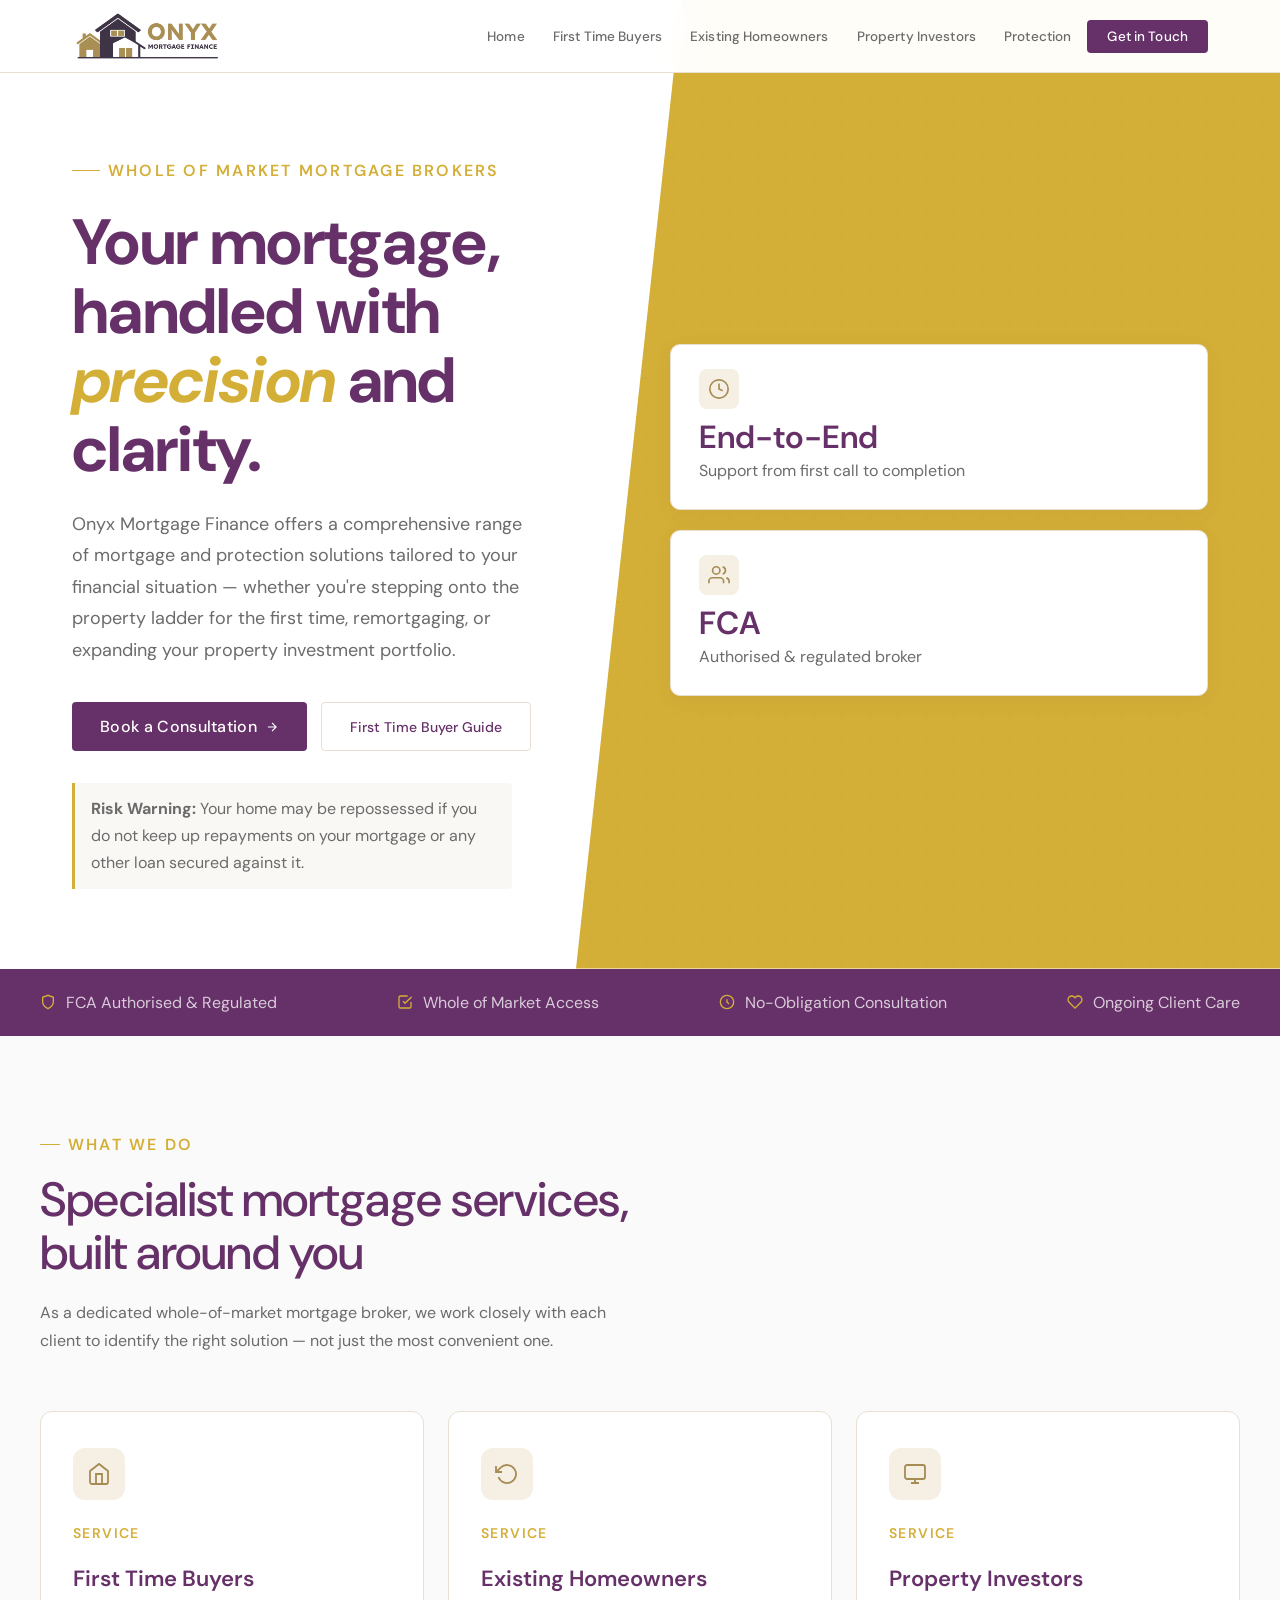
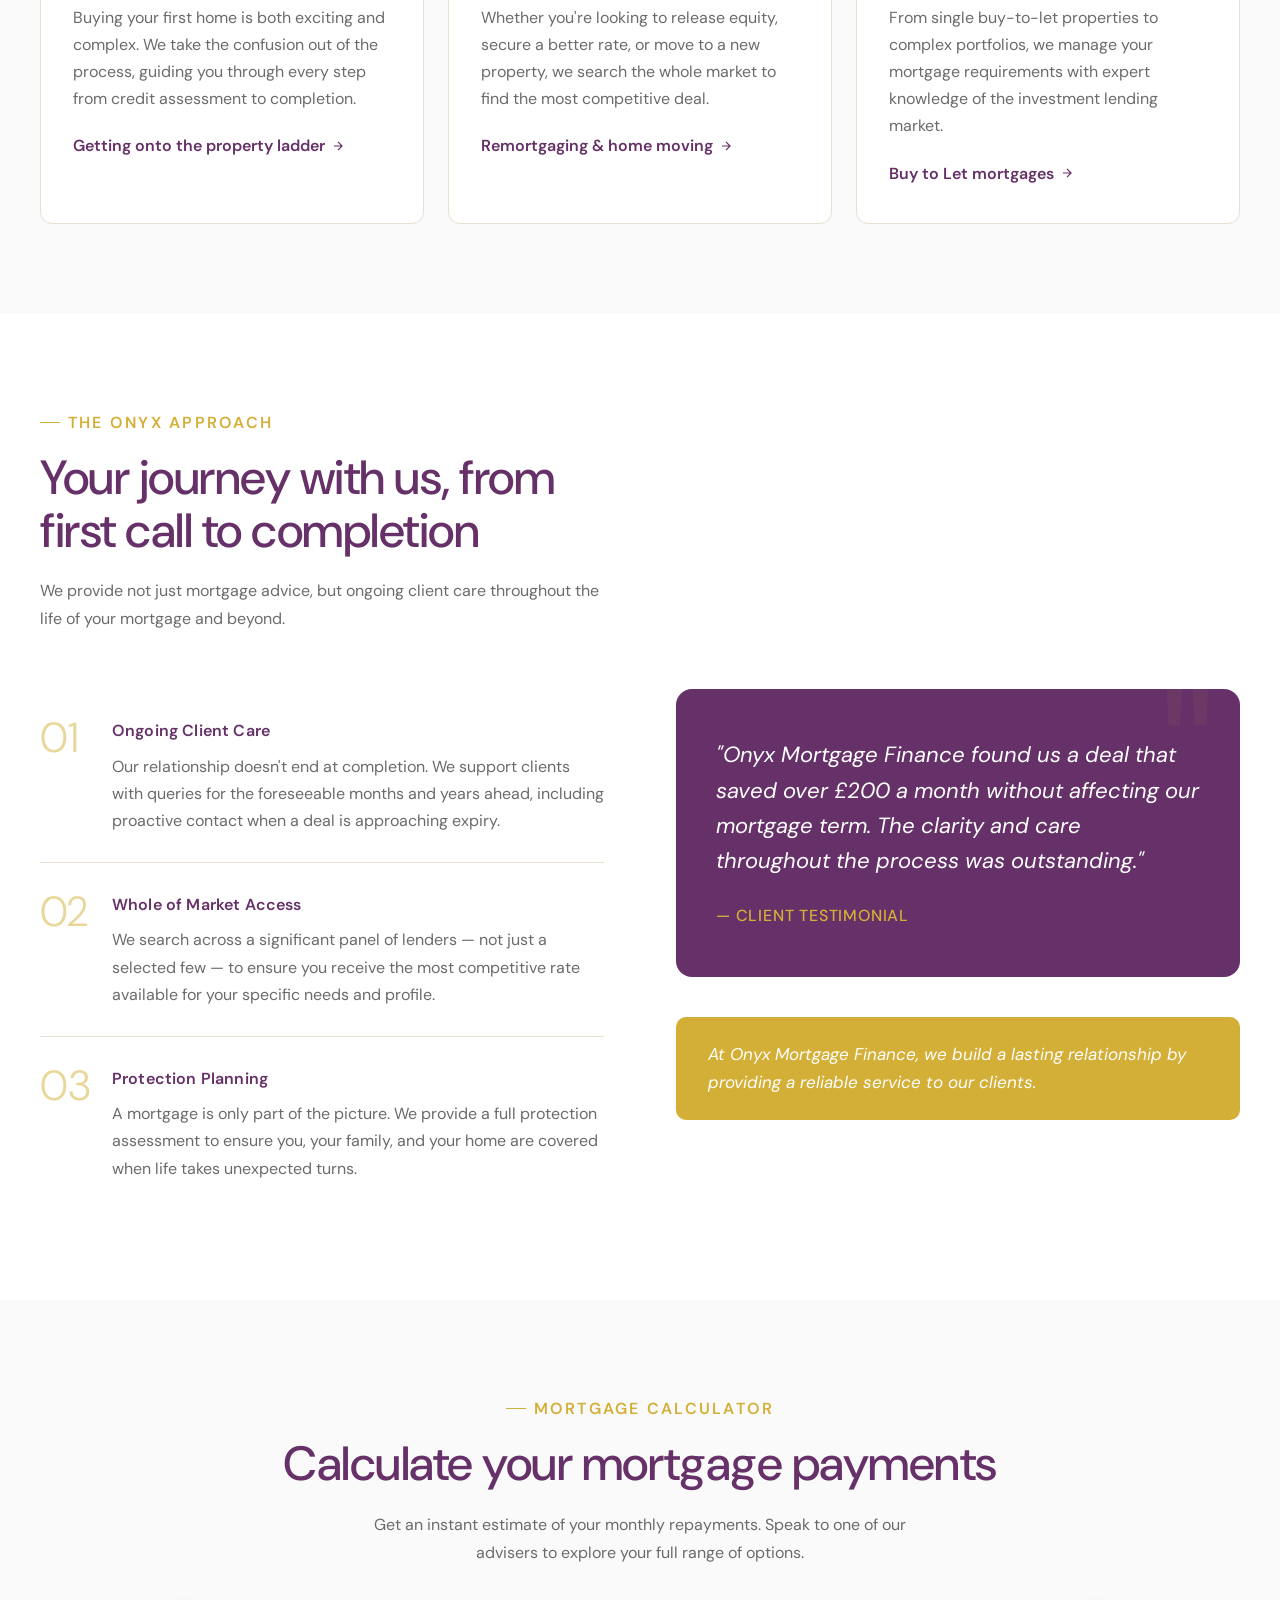
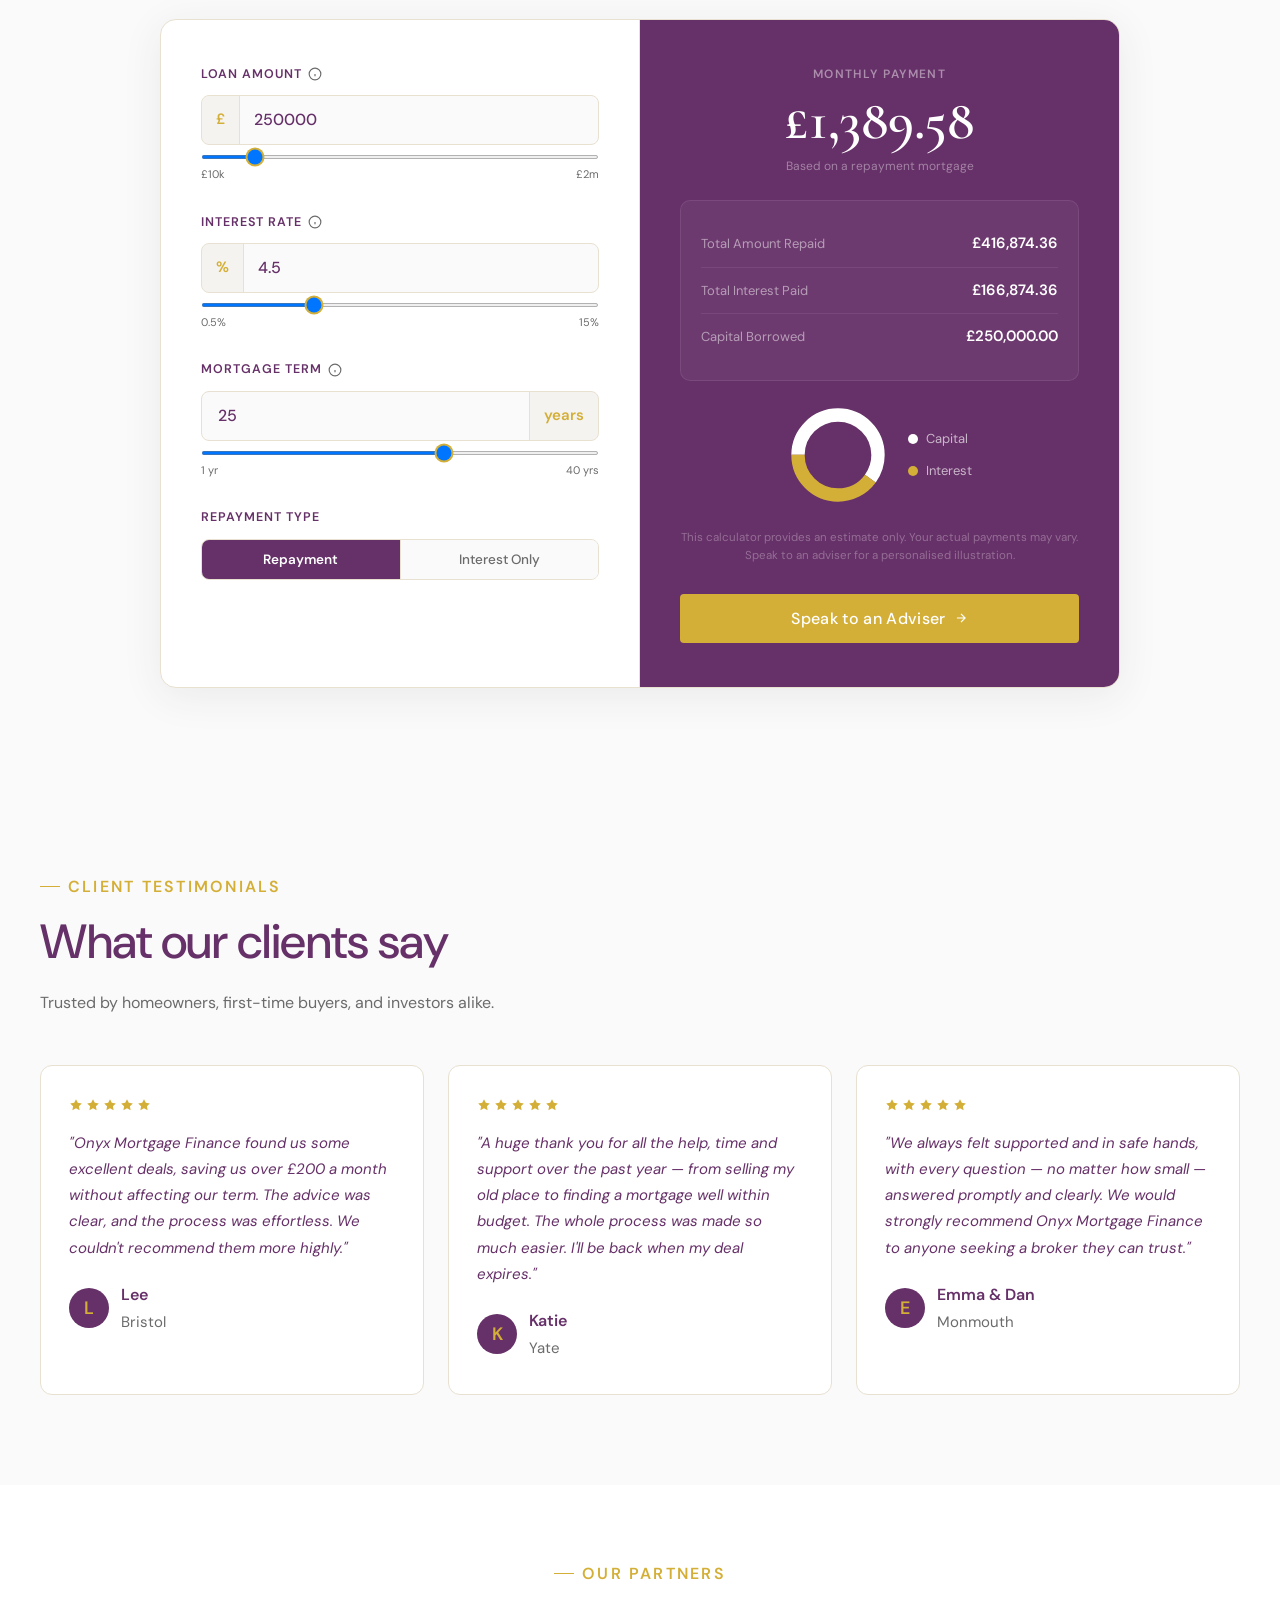
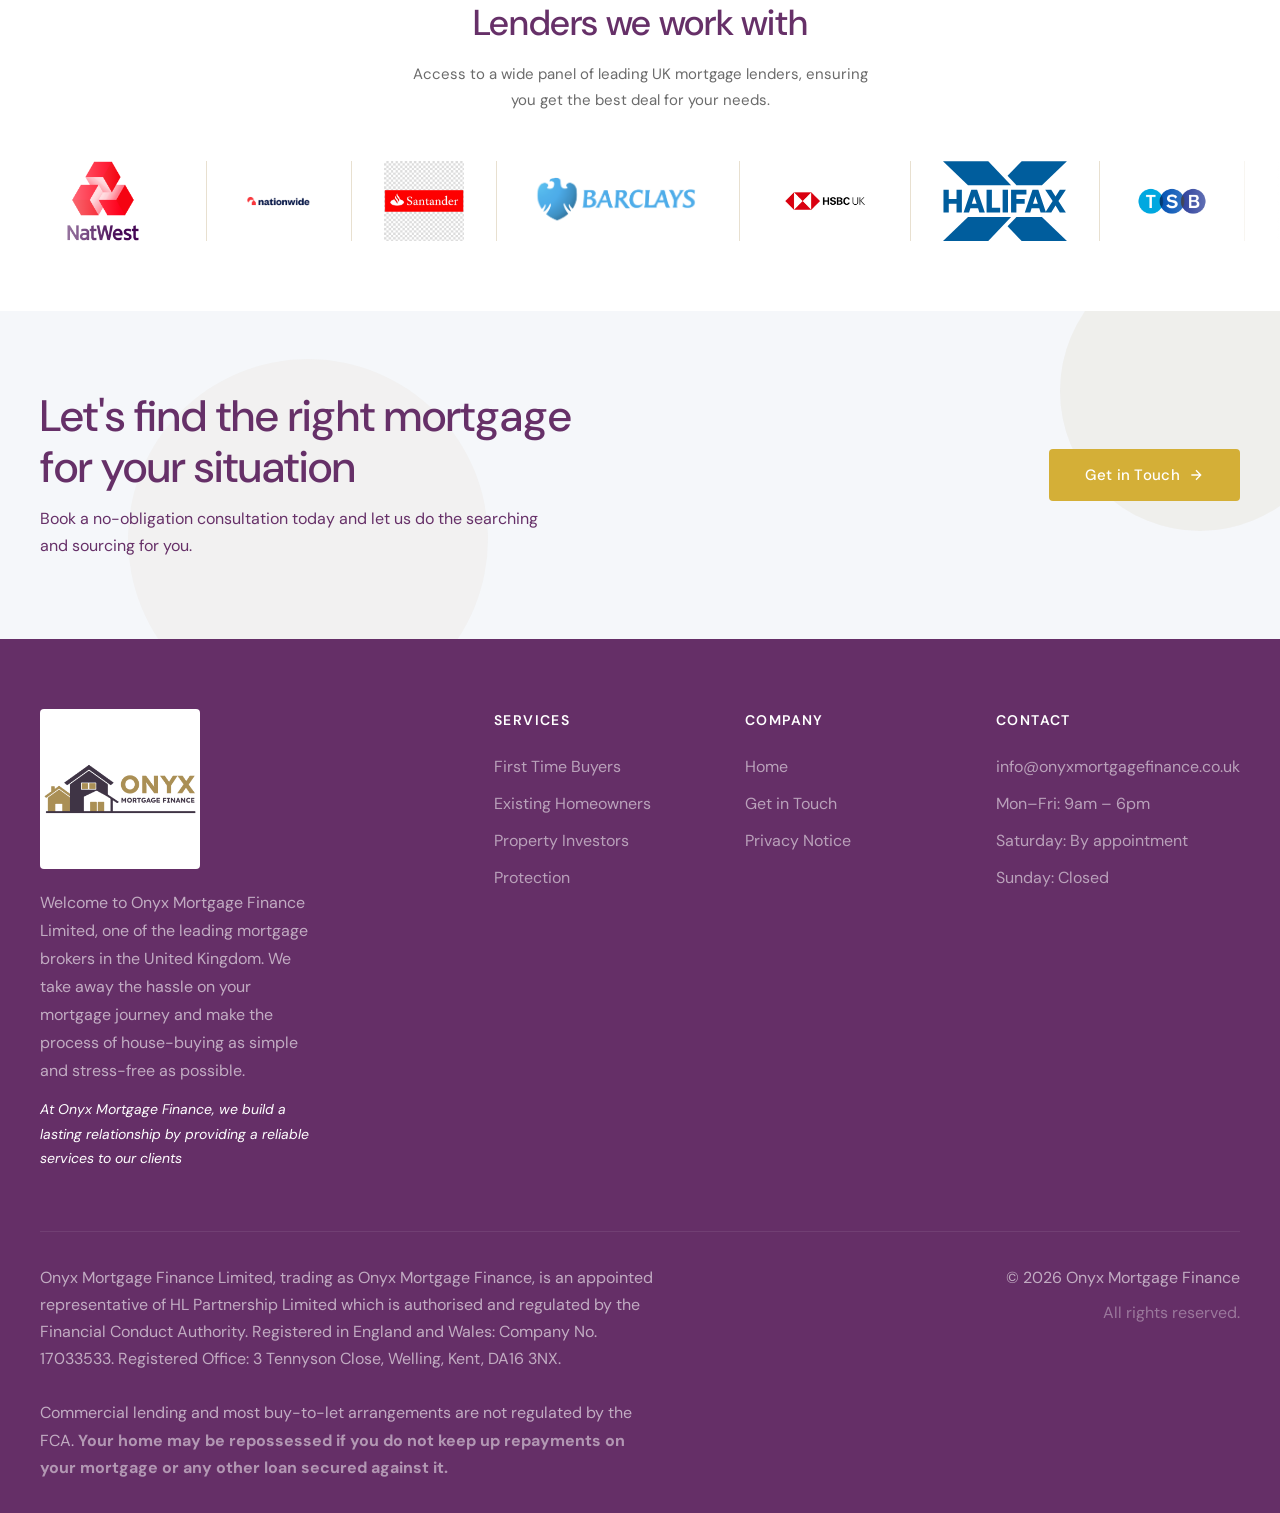
==== index.html @ 0fd07df3 "Add mortgage calculator section with responsive design and styling" ====
<!doctype html>
<html lang="en">
  <head>
    <meta charset="UTF-8" />
    <meta name="viewport" content="width=device-width, initial-scale=1.0" />
    <title>
      Onyx Mortgage Finance – Your mortgage, handled with precision and clarity
    </title>
    <link rel="preconnect" href="https://fonts.googleapis.com" />
    <link rel="preconnect" href="https://fonts.gstatic.com" crossorigin />
    <link
      href="https://fonts.googleapis.com/css2?family=Cormorant+Garamond:ital,wght@0,300;0,400;0,500;0,600;1,300;1,400&family=DM+Sans:wght@300;400;500;600&display=swap"
      rel="stylesheet"
    />
    <link rel="icon" href="./favicon.jpg" />
    <link rel="stylesheet" href="./styles.css" />
  </head>
  <body>
    <!-- NAV -->
    <nav id="main-nav">
      <div class="nav-inner">
        <a class="nav-logo" onclick="showPage('home')">
          <div class="nav-logo-mark">
            <img src="./logos/logo.png" alt="site logo" />
          </div>
        </a>
        <ul class="nav-links">
          <li><a onclick="showPage('home')" id="nav-home">Home</a></li>
          <li><a onclick="showPage('first-time')">First Time Buyers</a></li>
          <li><a onclick="showPage('homeowners')">Existing Homeowners</a></li>
          <li><a onclick="showPage('investors')">Property Investors</a></li>
          <li><a onclick="showPage('protection')">Protection</a></li>
          <li>
            <a onclick="showPage('contact')" class="nav-cta">Get in Touch</a>
          </li>
        </ul>
        <div class="hamburger" id="hamburger" onclick="toggleMenu()">
          <span></span><span></span><span></span>
        </div>
      </div>
    </nav>

    <div class="mobile-menu" id="mobile-menu">
      <a
        onclick="
          showPage('home');
          toggleMenu();
        "
        >Home</a
      >
      <a
        onclick="
          showPage('first-time');
          toggleMenu();
        "
        >First Time Buyers</a
      >
      <a
        onclick="
          showPage('homeowners');
          toggleMenu();
        "
        >Existing Homeowners</a
      >
      <a
        onclick="
          showPage('investors');
          toggleMenu();
        "
        >Property Investors</a
      >
      <a
        onclick="
          showPage('protection');
          toggleMenu();
        "
        >Protection</a
      >
      <a
        onclick="
          showPage('privacy');
          toggleMenu();
        "
        >Privacy Notice</a
      >
      <a
        onclick="
          showPage('contact');
          toggleMenu();
        "
        >Get in Touch</a
      >
    </div>

    <!-- ==================== PAGE: HOME ==================== -->
    <div id="page-home" class="page active">
      <!-- HERO -->
      <section class="hero">
        <div class="hero-bg-pattern"></div>
        <div class="hero-bg-dots"></div>
        <div class="hero-inner">
          <div class="hero-content">
            <div class="hero-label">Whole of Market Mortgage Brokers</div>
            <h1>Your mortgage, handled with <em>precision</em> and clarity.</h1>
            <p>
              Onyx Mortgage Finance offers a comprehensive range of mortgage and
              protection solutions tailored to your financial situation —
              whether you're stepping onto the property ladder for the first
              time, remortgaging, or expanding your property investment
              portfolio.
            </p>
            <div class="hero-buttons">
              <button class="btn-primary" onclick="showPage('contact')">
                Book a Consultation
                <svg
                  width="14"
                  height="14"
                  viewBox="0 0 24 24"
                  fill="none"
                  stroke="currentColor"
                  stroke-width="2"
                >
                  <path d="M5 12h14M12 5l7 7-7 7" />
                </svg>
              </button>
              <button class="btn-secondary" onclick="showPage('first-time')">
                First Time Buyer Guide
              </button>
            </div>
            <div class="hero-risk">
              <strong>Risk Warning:</strong> Your home may be repossessed if you
              do not keep up repayments on your mortgage or any other loan
              secured against it.
            </div>
          </div>
          <div class="hero-stats">
            <div class="hero-stat-card">
              <div class="hero-stat-icon">
                <svg
                  width="22"
                  height="22"
                  viewBox="0 0 24 24"
                  fill="none"
                  stroke="#A68C54"
                  stroke-width="1.8"
                >
                  <circle cx="12" cy="12" r="10" />
                  <polyline points="12 6 12 12 16 14" />
                </svg>
              </div>
              <h3>End-to-End</h3>
              <p>Support from first call to completion</p>
            </div>
            <div class="hero-stat-card">
              <div class="hero-stat-icon">
                <svg
                  width="22"
                  height="22"
                  viewBox="0 0 24 24"
                  fill="none"
                  stroke="#A68C54"
                  stroke-width="1.8"
                >
                  <path d="M17 21v-2a4 4 0 00-4-4H5a4 4 0 00-4 4v2" />
                  <circle cx="9" cy="7" r="4" />
                  <path d="M23 21v-2a4 4 0 00-3-3.87M16 3.13a4 4 0 010 7.75" />
                </svg>
              </div>
              <h3>FCA</h3>
              <p>Authorised & regulated broker</p>
            </div>
          </div>
        </div>
      </section>

      <!-- TRUST BAR -->
      <div class="trust-bar">
        <div class="trust-bar-inner">
          <div class="trust-item">
            <svg
              width="16"
              height="16"
              viewBox="0 0 24 24"
              fill="none"
              stroke="currentColor"
              stroke-width="2"
            >
              <path d="M12 22s8-4 8-10V5l-8-3-8 3v7c0 6 8 10 8 10z" />
            </svg>
            FCA Authorised & Regulated
          </div>
          <div class="trust-item">
            <svg
              width="16"
              height="16"
              viewBox="0 0 24 24"
              fill="none"
              stroke="currentColor"
              stroke-width="2"
            >
              <polyline points="9 11 12 14 22 4" />
              <path d="M21 12v7a2 2 0 01-2 2H5a2 2 0 01-2-2V5a2 2 0 012-2h11" />
            </svg>
            Whole of Market Access
          </div>
          <div class="trust-item">
            <svg
              width="16"
              height="16"
              viewBox="0 0 24 24"
              fill="none"
              stroke="currentColor"
              stroke-width="2"
            >
              <circle cx="12" cy="12" r="10" />
              <path d="M12 8v4l3 3" />
            </svg>
            No-Obligation Consultation
          </div>
          <div class="trust-item">
            <svg
              width="16"
              height="16"
              viewBox="0 0 24 24"
              fill="none"
              stroke="currentColor"
              stroke-width="2"
            >
              <path
                d="M20.84 4.61a5.5 5.5 0 00-7.78 0L12 5.67l-1.06-1.06a5.5 5.5 0 00-7.78 7.78l1.06 1.06L12 21.23l7.78-7.78 1.06-1.06a5.5 5.5 0 000-7.78z"
              />
            </svg>
            Ongoing Client Care
          </div>
        </div>
      </div>

      <!-- SERVICES -->
      <section class="section services-section">
        <div class="section-inner">
          <div class="services-header">
            <div>
              <div class="section-label anim">What We Do</div>
              <h2 class="section-title anim" style="transition-delay: 0.1s">
                Specialist mortgage services,<br />built around you
              </h2>
              <p class="section-intro anim" style="transition-delay: 0.2s">
                As a dedicated whole-of-market mortgage broker, we work closely
                with each client to identify the right solution — not just the
                most convenient one.
              </p>
            </div>
          </div>
          <div class="services-grid">
            <div class="service-card anim" onclick="showPage('first-time')">
              <div class="service-icon">
                <svg
                  width="24"
                  height="24"
                  viewBox="0 0 24 24"
                  fill="none"
                  stroke="#A68C54"
                  stroke-width="1.8"
                >
                  <path d="M3 9l9-7 9 7v11a2 2 0 01-2 2H5a2 2 0 01-2-2z" />
                  <polyline points="9 22 9 12 15 12 15 22" />
                </svg>
              </div>
              <div class="service-sub">Service</div>
              <h3>First Time Buyers</h3>
              <p>
                Buying your first home is both exciting and complex. We take the
                confusion out of the process, guiding you through every step
                from credit assessment to completion.
              </p>
              <div class="service-link">
                Getting onto the property ladder
                <svg
                  width="14"
                  height="14"
                  viewBox="0 0 24 24"
                  fill="none"
                  stroke="currentColor"
                  stroke-width="2"
                >
                  <path d="M5 12h14M12 5l7 7-7 7" />
                </svg>
              </div>
            </div>
            <div
              class="service-card anim"
              style="transition-delay: 0.1s"
              onclick="showPage('homeowners')"
            >
              <div class="service-icon">
                <svg
                  width="24"
                  height="24"
                  viewBox="0 0 24 24"
                  fill="none"
                  stroke="#A68C54"
                  stroke-width="1.8"
                >
                  <polyline points="1 4 1 10 7 10" />
                  <path d="M3.51 15a9 9 0 102.13-9.36L1 10" />
                </svg>
              </div>
              <div class="service-sub">Service</div>
              <h3>Existing Homeowners</h3>
              <p>
                Whether you're looking to release equity, secure a better rate,
                or move to a new property, we search the whole market to find
                the most competitive deal.
              </p>
              <div class="service-link">
                Remortgaging & home moving
                <svg
                  width="14"
                  height="14"
                  viewBox="0 0 24 24"
                  fill="none"
                  stroke="currentColor"
                  stroke-width="2"
                >
                  <path d="M5 12h14M12 5l7 7-7 7" />
                </svg>
              </div>
            </div>
            <div
              class="service-card anim"
              style="transition-delay: 0.2s"
              onclick="showPage('investors')"
            >
              <div class="service-icon">
                <svg
                  width="24"
                  height="24"
                  viewBox="0 0 24 24"
                  fill="none"
                  stroke="#A68C54"
                  stroke-width="1.8"
                >
                  <rect x="2" y="3" width="20" height="14" rx="2" />
                  <line x1="8" y1="21" x2="16" y2="21" />
                  <line x1="12" y1="17" x2="12" y2="21" />
                </svg>
              </div>
              <div class="service-sub">Service</div>
              <h3>Property Investors</h3>
              <p>
                From single buy-to-let properties to complex portfolios, we
                manage your mortgage requirements with expert knowledge of the
                investment lending market.
              </p>
              <div class="service-link">
                Buy to Let mortgages
                <svg
                  width="14"
                  height="14"
                  viewBox="0 0 24 24"
                  fill="none"
                  stroke="currentColor"
                  stroke-width="2"
                >
                  <path d="M5 12h14M12 5l7 7-7 7" />
                </svg>
              </div>
            </div>
          </div>
        </div>
      </section>

      <!-- APPROACH -->
      <section class="section approach-section">
        <div class="section-inner">
          <div class="section-label anim">The Onyx Approach</div>
          <h2 class="section-title anim" style="transition-delay: 0.1s">
            Your journey with us, from<br />first call to completion
          </h2>
          <p class="section-intro anim" style="transition-delay: 0.2s">
            We provide not just mortgage advice, but ongoing client care
            throughout the life of your mortgage and beyond.
          </p>

          <div class="approach-grid">
            <div class="approach-steps anim" style="transition-delay: 0.1s">
              <div class="approach-step">
                <div class="step-num">01</div>
                <div class="step-content">
                  <h4>Ongoing Client Care</h4>
                  <p>
                    Our relationship doesn't end at completion. We support
                    clients with queries for the foreseeable months and years
                    ahead, including proactive contact when a deal is
                    approaching expiry.
                  </p>
                </div>
              </div>
              <div class="approach-step">
                <div class="step-num">02</div>
                <div class="step-content">
                  <h4>Whole of Market Access</h4>
                  <p>
                    We search across a significant panel of lenders — not just a
                    selected few — to ensure you receive the most competitive
                    rate available for your specific needs and profile.
                  </p>
                </div>
              </div>
              <div class="approach-step">
                <div class="step-num">03</div>
                <div class="step-content">
                  <h4>Protection Planning</h4>
                  <p>
                    A mortgage is only part of the picture. We provide a full
                    protection assessment to ensure you, your family, and your
                    home are covered when life takes unexpected turns.
                  </p>
                </div>
              </div>
            </div>

            <div class="anim" style="transition-delay: 0.25s">
              <div class="approach-quote">
                <blockquote>
                  "Onyx Mortgage Finance found us a deal that saved over £200 a
                  month without affecting our mortgage term. The clarity and
                  care throughout the process was outstanding."
                </blockquote>
                <cite>— Client Testimonial</cite>
              </div>
              <div class="trust-statement">
                <p>
                  At Onyx Mortgage Finance, we build a lasting relationship by
                  providing a reliable service to our clients.
                </p>
              </div>
            </div>
          </div>
        </div>
      </section>

      <!-- CALCULATOR SECTION -->
      <section class="section calc-section">
        <div class="section-inner">
          <div class="calc-header anim">
            <div class="section-label">Mortgage Calculator</div>
            <h2 class="section-title">Calculate your mortgage payments</h2>
            <p class="section-intro">
              Get an instant estimate of your monthly repayments. Speak to one
              of our advisers to explore your full range of options.
            </p>
          </div>

          <div class="calc-wrapper anim" style="transition-delay: 0.15s">
            <!-- LEFT: INPUTS -->
            <div class="calc-inputs">
              <div class="calc-field-group">
                <label class="calc-label">
                  Loan Amount
                  <span
                    class="calc-tooltip"
                    title="The total amount you wish to borrow"
                  >
                    <svg
                      width="14"
                      height="14"
                      viewBox="0 0 24 24"
                      fill="none"
                      stroke="currentColor"
                      stroke-width="2"
                    >
                      <circle cx="12" cy="12" r="10" />
                      <line x1="12" y1="16" x2="12" y2="12" />
                      <line x1="12" y1="8" x2="12.01" y2="8" />
                    </svg>
                  </span>
                </label>
                <div class="calc-input-wrap">
                  <span class="calc-prefix">£</span>
                  <input
                    class="calc-input"
                    type="number"
                    id="calc-amount"
                    value="250000"
                    min="10000"
                    max="5000000"
                    step="1000"
                  />
                </div>
                <input
                  class="calc-range"
                  type="range"
                  id="calc-amount-range"
                  min="10000"
                  max="2000000"
                  step="5000"
                  value="250000"
                />
                <div class="calc-range-labels">
                  <span>£10k</span><span>£2m</span>
                </div>
              </div>

              <div class="calc-field-group">
                <label class="calc-label">
                  Interest Rate
                  <span
                    class="calc-tooltip"
                    title="The annual interest rate on your mortgage"
                  >
                    <svg
                      width="14"
                      height="14"
                      viewBox="0 0 24 24"
                      fill="none"
                      stroke="currentColor"
                      stroke-width="2"
                    >
                      <circle cx="12" cy="12" r="10" />
                      <line x1="12" y1="16" x2="12" y2="12" />
                      <line x1="12" y1="8" x2="12.01" y2="8" />
                    </svg>
                  </span>
                </label>
                <div class="calc-input-wrap">
                  <span class="calc-prefix">%</span>
                  <input
                    class="calc-input"
                    type="number"
                    id="calc-rate"
                    value="4.5"
                    min="0.1"
                    max="20"
                    step="0.05"
                  />
                </div>
                <input
                  class="calc-range"
                  type="range"
                  id="calc-rate-range"
                  min="0.5"
                  max="15"
                  step="0.05"
                  value="4.5"
                />
                <div class="calc-range-labels">
                  <span>0.5%</span><span>15%</span>
                </div>
              </div>

              <div class="calc-field-group">
                <label class="calc-label">
                  Mortgage Term
                  <span
                    class="calc-tooltip"
                    title="The number of years over which you repay the mortgage"
                  >
                    <svg
                      width="14"
                      height="14"
                      viewBox="0 0 24 24"
                      fill="none"
                      stroke="currentColor"
                      stroke-width="2"
                    >
                      <circle cx="12" cy="12" r="10" />
                      <line x1="12" y1="16" x2="12" y2="12" />
                      <line x1="12" y1="8" x2="12.01" y2="8" />
                    </svg>
                  </span>
                </label>
                <div class="calc-input-wrap">
                  <input
                    class="calc-input"
                    type="number"
                    id="calc-term"
                    value="25"
                    min="1"
                    max="40"
                    step="1"
                    style="padding-left: 16px"
                  />
                  <span class="calc-suffix">years</span>
                </div>
                <input
                  class="calc-range"
                  type="range"
                  id="calc-term-range"
                  min="1"
                  max="40"
                  step="1"
                  value="25"
                />
                <div class="calc-range-labels">
                  <span>1 yr</span><span>40 yrs</span>
                </div>
              </div>

              <div class="calc-field-group">
                <label class="calc-label">Repayment Type</label>
                <div class="calc-toggle-group">
                  <button
                    class="calc-toggle active"
                    id="toggle-repayment"
                    onclick="setRepaymentType('repayment')"
                  >
                    Repayment
                  </button>
                  <button
                    class="calc-toggle"
                    id="toggle-interest"
                    onclick="setRepaymentType('interest')"
                  >
                    Interest Only
                  </button>
                </div>
              </div>
            </div>
            <!-- end inputs -->

            <!-- RIGHT: RESULTS -->
            <div class="calc-results">
              <div class="calc-results-top">
                <p class="calc-results-label">Monthly Payment</p>
                <div class="calc-monthly" id="calc-monthly">£0</div>
                <p class="calc-repayment-note" id="calc-repayment-note">
                  Based on a repayment mortgage
                </p>
              </div>

              <div class="calc-breakdown">
                <div class="calc-breakdown-item">
                  <span class="calc-breakdown-label">Total Amount Repaid</span>
                  <span class="calc-breakdown-value" id="calc-total">£0</span>
                </div>
                <div class="calc-breakdown-divider"></div>
                <div class="calc-breakdown-item">
                  <span class="calc-breakdown-label">Total Interest Paid</span>
                  <span class="calc-breakdown-value" id="calc-interest"
                    >£0</span
                  >
                </div>
                <div class="calc-breakdown-divider"></div>
                <div class="calc-breakdown-item">
                  <span class="calc-breakdown-label">Capital Borrowed</span>
                  <span class="calc-breakdown-value" id="calc-capital">£0</span>
                </div>
              </div>

              <!-- DONUT CHART -->
              <div class="calc-chart-wrap">
                <svg class="calc-donut" viewBox="0 0 120 120" id="calc-donut">
                  <circle
                    class="calc-donut-bg"
                    cx="60"
                    cy="60"
                    r="48"
                    fill="none"
                    stroke-width="16"
                  />
                  <circle
                    class="calc-donut-capital"
                    cx="60"
                    cy="60"
                    r="48"
                    fill="none"
                    stroke-width="16"
                    stroke-dasharray="0 301.6"
                    stroke-dashoffset="75.4"
                    id="calc-donut-capital"
                  />
                  <circle
                    class="calc-donut-interest"
                    cx="60"
                    cy="60"
                    r="48"
                    fill="none"
                    stroke-width="16"
                    stroke-dasharray="0 301.6"
                    stroke-dashoffset="75.4"
                    id="calc-donut-interest"
                  />
                </svg>
                <div class="calc-chart-legend">
                  <span class="calc-legend-item"
                    ><i
                      class="calc-legend-dot"
                      style="background: var(--white)"
                    ></i
                    >Capital</span
                  >
                  <span class="calc-legend-item"
                    ><i
                      class="calc-legend-dot"
                      style="background: var(--gold)"
                    ></i
                    >Interest</span
                  >
                </div>
              </div>

              <div class="calc-disclaimer">
                This calculator provides an estimate only. Your actual payments
                may vary. Speak to an adviser for a personalised illustration.
              </div>

              <button
                class="btn-primar speak"
                style="width: 100%; justify-content: center; margin-top: 4px"
                onclick="showPage('contact')"
              >
                Speak to an Adviser
                <svg
                  width="14"
                  height="14"
                  viewBox="0 0 24 24"
                  fill="none"
                  stroke="currentColor"
                  stroke-width="2"
                >
                  <path d="M5 12h14M12 5l7 7-7 7" />
                </svg>
              </button>
            </div>
            <!-- end results -->
          </div>
          <!-- end wrapper -->
        </div>
      </section>
      <!-- END CALCULATOR SECTION -->

      <!-- TESTIMONIALS -->
      <section class="section testimonials-section">
        <div class="section-inner">
          <div class="section-label anim">Client Testimonials</div>
          <h2 class="section-title anim" style="transition-delay: 0.1s">
            What our clients say
          </h2>
          <p class="section-intro anim" style="transition-delay: 0.2s">
            Trusted by homeowners, first-time buyers, and investors alike.
          </p>

          <div class="testimonials-grid">
            <div class="testimonial-card anim">
              <div class="stars">
                <svg
                  width="14"
                  height="14"
                  viewBox="0 0 24 24"
                  fill="currentColor"
                >
                  <polygon
                    points="12 2 15.09 8.26 22 9.27 17 14.14 18.18 21.02 12 17.77 5.82 21.02 7 14.14 2 9.27 8.91 8.26 12 2"
                  />
                </svg>
                <svg
                  width="14"
                  height="14"
                  viewBox="0 0 24 24"
                  fill="currentColor"
                >
                  <polygon
                    points="12 2 15.09 8.26 22 9.27 17 14.14 18.18 21.02 12 17.77 5.82 21.02 7 14.14 2 9.27 8.91 8.26 12 2"
                  />
                </svg>
                <svg
                  width="14"
                  height="14"
                  viewBox="0 0 24 24"
                  fill="currentColor"
                >
                  <polygon
                    points="12 2 15.09 8.26 22 9.27 17 14.14 18.18 21.02 12 17.77 5.82 21.02 7 14.14 2 9.27 8.91 8.26 12 2"
                  />
                </svg>
                <svg
                  width="14"
                  height="14"
                  viewBox="0 0 24 24"
                  fill="currentColor"
                >
                  <polygon
                    points="12 2 15.09 8.26 22 9.27 17 14.14 18.18 21.02 12 17.77 5.82 21.02 7 14.14 2 9.27 8.91 8.26 12 2"
                  />
                </svg>
                <svg
                  width="14"
                  height="14"
                  viewBox="0 0 24 24"
                  fill="currentColor"
                >
                  <polygon
                    points="12 2 15.09 8.26 22 9.27 17 14.14 18.18 21.02 12 17.77 5.82 21.02 7 14.14 2 9.27 8.91 8.26 12 2"
                  />
                </svg>
              </div>
              <blockquote>
                "Onyx Mortgage Finance found us some excellent deals, saving us
                over £200 a month without affecting our term. The advice was
                clear, and the process was effortless. We couldn't recommend
                them more highly."
              </blockquote>
              <div class="testimonial-author">
                <div class="author-avatar">L</div>
                <div class="author-info">
                  <span>Lee</span>
                  <span>Bristol</span>
                </div>
              </div>
            </div>

            <div class="testimonial-card anim" style="transition-delay: 0.1s">
              <div class="stars">
                <svg
                  width="14"
                  height="14"
                  viewBox="0 0 24 24"
                  fill="currentColor"
                >
                  <polygon
                    points="12 2 15.09 8.26 22 9.27 17 14.14 18.18 21.02 12 17.77 5.82 21.02 7 14.14 2 9.27 8.91 8.26 12 2"
                  />
                </svg>
                <svg
                  width="14"
                  height="14"
                  viewBox="0 0 24 24"
                  fill="currentColor"
                >
                  <polygon
                    points="12 2 15.09 8.26 22 9.27 17 14.14 18.18 21.02 12 17.77 5.82 21.02 7 14.14 2 9.27 8.91 8.26 12 2"
                  />
                </svg>
                <svg
                  width="14"
                  height="14"
                  viewBox="0 0 24 24"
                  fill="currentColor"
                >
                  <polygon
                    points="12 2 15.09 8.26 22 9.27 17 14.14 18.18 21.02 12 17.77 5.82 21.02 7 14.14 2 9.27 8.91 8.26 12 2"
                  />
                </svg>
                <svg
                  width="14"
                  height="14"
                  viewBox="0 0 24 24"
                  fill="currentColor"
                >
                  <polygon
                    points="12 2 15.09 8.26 22 9.27 17 14.14 18.18 21.02 12 17.77 5.82 21.02 7 14.14 2 9.27 8.91 8.26 12 2"
                  />
                </svg>
                <svg
                  width="14"
                  height="14"
                  viewBox="0 0 24 24"
                  fill="currentColor"
                >
                  <polygon
                    points="12 2 15.09 8.26 22 9.27 17 14.14 18.18 21.02 12 17.77 5.82 21.02 7 14.14 2 9.27 8.91 8.26 12 2"
                  />
                </svg>
              </div>
              <blockquote>
                "A huge thank you for all the help, time and support over the
                past year — from selling my old place to finding a mortgage well
                within budget. The whole process was made so much easier. I'll
                be back when my deal expires."
              </blockquote>
              <div class="testimonial-author">
                <div class="author-avatar">K</div>
                <div class="author-info">
                  <span>Katie</span>
                  <span>Yate</span>
                </div>
              </div>
            </div>

            <div class="testimonial-card anim" style="transition-delay: 0.2s">
              <div class="stars">
                <svg
                  width="14"
                  height="14"
                  viewBox="0 0 24 24"
                  fill="currentColor"
                >
                  <polygon
                    points="12 2 15.09 8.26 22 9.27 17 14.14 18.18 21.02 12 17.77 5.82 21.02 7 14.14 2 9.27 8.91 8.26 12 2"
                  />
                </svg>
                <svg
                  width="14"
                  height="14"
                  viewBox="0 0 24 24"
                  fill="currentColor"
                >
                  <polygon
                    points="12 2 15.09 8.26 22 9.27 17 14.14 18.18 21.02 12 17.77 5.82 21.02 7 14.14 2 9.27 8.91 8.26 12 2"
                  />
                </svg>
                <svg
                  width="14"
                  height="14"
                  viewBox="0 0 24 24"
                  fill="currentColor"
                >
                  <polygon
                    points="12 2 15.09 8.26 22 9.27 17 14.14 18.18 21.02 12 17.77 5.82 21.02 7 14.14 2 9.27 8.91 8.26 12 2"
                  />
                </svg>
                <svg
                  width="14"
                  height="14"
                  viewBox="0 0 24 24"
                  fill="currentColor"
                >
                  <polygon
                    points="12 2 15.09 8.26 22 9.27 17 14.14 18.18 21.02 12 17.77 5.82 21.02 7 14.14 2 9.27 8.91 8.26 12 2"
                  />
                </svg>
                <svg
                  width="14"
                  height="14"
                  viewBox="0 0 24 24"
                  fill="currentColor"
                >
                  <polygon
                    points="12 2 15.09 8.26 22 9.27 17 14.14 18.18 21.02 12 17.77 5.82 21.02 7 14.14 2 9.27 8.91 8.26 12 2"
                  />
                </svg>
              </div>
              <blockquote>
                "We always felt supported and in safe hands, with every question
                — no matter how small — answered promptly and clearly. We would
                strongly recommend Onyx Mortgage Finance to anyone seeking a
                broker they can trust."
              </blockquote>
              <div class="testimonial-author">
                <div class="author-avatar">E</div>
                <div class="author-info">
                  <span>Emma & Dan</span>
                  <span>Monmouth</span>
                </div>
              </div>
            </div>
          </div>
        </div>
      </section>

      <!-- PARTNERS SLIDER -->
      <section class="partners-section">
        <div class="partners-header anim">
          <div class="section-label" style="justify-content: center">
            Our Partners
          </div>
          <h2 class="section-title" style="font-size: 36px">
            Lenders we work with
          </h2>
          <p
            style="
              color: var(--text-light);
              max-width: 480px;
              margin: 0 auto;
              font-size: 15px;
            "
          >
            Access to a wide panel of leading UK mortgage lenders, ensuring you
            get the best deal for your needs.
          </p>
        </div>
        <div class="partners-track-wrap">
          <div class="partners-track" id="partners-track">
            <!-- will be populated by JS -->
          </div>
        </div>
      </section>

      <!-- CTA STRIP -->
      <section class="cta-strip">
        <div class="cta-strip-inner">
          <div>
            <h2>Let's find the right mortgage<br />for your situation</h2>
            <p>
              Book a no-obligation consultation today and let us do the
              searching and sourcing for you.
            </p>
          </div>
          <button class="btn-gold" onclick="showPage('contact')">
            Get in Touch
            <svg
              width="16"
              height="16"
              viewBox="0 0 24 24"
              fill="none"
              stroke="currentColor"
              stroke-width="2"
            >
              <path d="M5 12h14M12 5l7 7-7 7" />
            </svg>
          </button>
        </div>
      </section>
    </div>
    <!-- end home -->

    <!-- ==================== PAGE: FIRST TIME BUYERS ==================== -->
    <div id="page-first-time" class="page">
      <div class="page-hero">
        <div class="page-hero-inner">
          <div class="hero-label">Service — First Time Buyers</div>
          <h1>Step onto the property ladder with confidence</h1>
          <p>
            Buying your first home should be exciting. We take the complexity
            out of the mortgage process so you can focus on finding the place
            you'll love to call home.
          </p>
        </div>
        <svg
          class="page-hero-wave"
          viewBox="0 0 1440 60"
          preserveAspectRatio="none"
          xmlns="http://www.w3.org/2000/svg"
        >
          <path
            d="M0 60L1440 60L1440 0C1200 40 900 60 720 50C540 40 240 0 0 20Z"
            fill="white"
          />
        </svg>
      </div>

      <section class="section">
        <div class="section-inner">
          <div class="info-grid">
            <div class="info-text anim">
              <div class="section-label">What you need to know</div>
              <h2>Understanding the home-buying process</h2>
              <p>
                Whether you're purchasing your very first property or moving
                into a new home, the mortgage journey involves a number of
                important stages. At Onyx Mortgage Finance, we assist with every
                part of the credit assessment and mortgage application process —
                giving you confidence at every step.
              </p>
              <p>
                From understanding how much you can borrow, to securing a
                mortgage in principle and seeing your application through to
                completion, we're with you throughout.
              </p>
              <div class="trust-statement" style="margin-top: 28px">
                <p>
                  At Onyx Mortgage Finance, we build a lasting relationship by
                  providing a reliable service to our clients.
                </p>
              </div>
              <button
                class="btn-primary"
                style="margin-top: 28px"
                onclick="showPage('contact')"
              >
                Speak to an Adviser
                <svg
                  width="14"
                  height="14"
                  viewBox="0 0 24 24"
                  fill="none"
                  stroke="currentColor"
                  stroke-width="2"
                >
                  <path d="M5 12h14M12 5l7 7-7 7" />
                </svg>
              </button>
            </div>
            <div class="anim" style="transition-delay: 0.2s">
              <div class="steps-grid">
                <div class="step-card" data-step="1">
                  <h3>
                    <span
                      style="
                        font-family: 'Cormorant Garamond', serif;
                        font-size: 26px;
                        color: var(--gold);
                        font-weight: 600;
                        margin-right: 8px;
                      "
                      >01</span
                    >
                    Initial Consultation
                  </h3>
                  <p>
                    We get to know your financial situation, goals and timeline
                    to understand what's possible.
                  </p>
                </div>
                <div class="step-card" data-step="2">
                  <h3>
                    <span
                      style="
                        font-family: 'Cormorant Garamond', serif;
                        font-size: 26px;
                        color: var(--gold);
                        font-weight: 600;
                        margin-right: 8px;
                      "
                      >02</span
                    >
                    Credit Assessment
                  </h3>
                  <p>
                    We review your income, outgoings and credit profile to
                    establish a realistic borrowing range.
                  </p>
                </div>
                <div class="step-card" data-step="3">
                  <h3>
                    <span
                      style="
                        font-family: 'Cormorant Garamond', serif;
                        font-size: 26px;
                        color: var(--gold);
                        font-weight: 600;
                        margin-right: 8px;
                      "
                      >03</span
                    >
                    Mortgage in Principle
                  </h3>
                  <p>
                    We secure your Agreement in Principle — giving you buying
                    power when making an offer.
                  </p>
                </div>
                <div class="step-card" data-step="4">
                  <h3>
                    <span
                      style="
                        font-family: 'Cormorant Garamond', serif;
                        font-size: 26px;
                        color: var(--gold);
                        font-weight: 600;
                        margin-right: 8px;
                      "
                      >04</span
                    >
                    Application & Completion
                  </h3>
                  <p>
                    Once your offer is accepted, we manage the full mortgage
                    application and keep you informed until the keys are in your
                    hands.
                  </p>
                </div>
              </div>
            </div>
          </div>
        </div>
      </section>

      <section class="cta-strip">
        <div class="cta-strip-inner">
          <div>
            <h2>Ready to start your<br />property journey?</h2>
            <p>
              Book a no-obligation consultation today. We'll guide you every
              step of the way.
            </p>
          </div>
          <button class="btn-gold" onclick="showPage('contact')">
            Book a Consultation
          </button>
        </div>
      </section>
    </div>

    <!-- ==================== PAGE: EXISTING HOMEOWNERS ==================== -->
    <div id="page-homeowners" class="page">
      <div class="page-hero">
        <div class="page-hero-inner">
          <div class="hero-label">Service — Existing Homeowners</div>
          <h1>Remortgaging and home moving, made straightforward</h1>
          <p>
            Understanding your options as an existing homeowner can unlock real
            financial benefits. We search the whole market to find the most
            competitive deal available for your needs.
          </p>
        </div>
        <svg
          class="page-hero-wave"
          viewBox="0 0 1440 60"
          preserveAspectRatio="none"
          xmlns="http://www.w3.org/2000/svg"
        >
          <path
            d="M0 60L1440 60L1440 0C1200 40 900 60 720 50C540 40 240 0 0 20Z"
            fill="white"
          />
        </svg>
      </div>

      <section class="section">
        <div class="section-inner">
          <div class="info-grid">
            <div class="info-text anim">
              <div class="section-label">How We Help</div>
              <h2>Making your existing mortgage work harder for you</h2>
              <p>
                As a whole-of-market broker, Onyx Mortgage Finance has access to
                a substantial number of lenders — far beyond what you'd find on
                a high street bank's website. That means we can find genuinely
                competitive rates matched to your specific circumstances,
                whether you're looking to reduce your monthly payments, release
                equity, or fund a home move.
              </p>
              <p>
                We also proactively contact clients as their fixed-rate or
                tracker deal approaches expiry, ensuring you never inadvertently
                move onto an uncompetitive standard variable rate.
              </p>
              <div class="trust-statement" style="margin-top: 28px">
                <p>
                  At Onyx Mortgage Finance, we build a lasting relationship by
                  providing a reliable service to our clients.
                </p>
              </div>
              <button
                class="btn-primary"
                style="margin-top: 28px"
                onclick="showPage('contact')"
              >
                Get in Touch
                <svg
                  width="14"
                  height="14"
                  viewBox="0 0 24 24"
                  fill="none"
                  stroke="currentColor"
                  stroke-width="2"
                >
                  <path d="M5 12h14M12 5l7 7-7 7" />
                </svg>
              </button>
            </div>
            <div class="anim" style="transition-delay: 0.2s">
              <div class="section-label" style="margin-bottom: 20px">
                Options Available to You
              </div>
              <div class="cards-grid" style="margin-top: 0">
                <div class="feature-card">
                  <h3>Remortgaging to a Better Rate</h3>
                  <p>
                    If your current deal is ending, or you're on a standard
                    variable rate, switching could significantly reduce your
                    monthly outgoings.
                  </p>
                </div>

                <div class="feature-card">
                  <h3>Home Moving Mortgage</h3>
                  <p>
                    Whether you're upsizing, downsizing or relocating, we can
                    identify the right mortgage for your new property.
                  </p>
                </div>
                <div class="feature-card">
                  <h3>Further Advance</h3>
                  <p>
                    Borrow additional funds from your existing lender to fund
                    significant home improvements or other needs.
                  </p>
                </div>
              </div>
            </div>
          </div>
        </div>
      </section>

      <section class="cta-strip">
        <div class="cta-strip-inner">
          <div>
            <h2>Is your current deal<br />coming to an end?</h2>
            <p>
              Don't slip onto a standard variable rate. We'll find you a better
              deal before it happens.
            </p>
          </div>
          <button class="btn-gold" onclick="showPage('contact')">
            Review My Mortgage
          </button>
        </div>
      </section>
    </div>

    <!-- ==================== PAGE: PROPERTY INVESTORS ==================== -->
    <div id="page-investors" class="page">
      <div class="page-hero">
        <div class="page-hero-inner">
          <div class="hero-label">Service — Property Investors</div>
          <h1>Buy to Let and portfolio finance</h1>
          <p>
            From your first investment property to a complex portfolio, Onyx
            Mortgage Finance takes the complication out of investment lending
            and puts the right deal in your hands.
          </p>
        </div>
        <svg
          class="page-hero-wave"
          viewBox="0 0 1440 60"
          preserveAspectRatio="none"
          xmlns="http://www.w3.org/2000/svg"
        >
          <path
            d="M0 60L1440 60L1440 0C1200 40 900 60 720 50C540 40 240 0 0 20Z"
            fill="white"
          />
        </svg>
      </div>

      <section class="section">
        <div class="section-inner">
          <div class="info-grid">
            <div class="info-text anim">
              <div class="section-label">Investment Lending</div>
              <h2>Expert support for property investors at every stage</h2>
              <p>
                Whether you need help acquiring a single buy-to-let property, or
                restructuring an existing portfolio, Onyx Mortgage Finance
                manages all your mortgage requirements with a thorough
                understanding of the investment lending market.
              </p>
              <p>
                We work closely with both first-time landlords and experienced
                portfolio investors, tailoring our advice to your circumstances
                and longer-term property goals. You'll be surprised by how much
                simpler the process becomes when you have the right adviser in
                your corner.
              </p>
              <div class="trust-statement" style="margin-top: 28px">
                <p>
                  At Onyx Mortgage Finance, we build a lasting relationship by
                  providing a reliable service to our clients.
                </p>
              </div>
              <button
                class="btn-primary"
                style="margin-top: 28px"
                onclick="showPage('contact')"
              >
                Discuss Your Portfolio
                <svg
                  width="14"
                  height="14"
                  viewBox="0 0 24 24"
                  fill="none"
                  stroke="currentColor"
                  stroke-width="2"
                >
                  <path d="M5 12h14M12 5l7 7-7 7" />
                </svg>
              </button>
            </div>
            <div class="anim" style="transition-delay: 0.2s">
              <div class="section-label" style="margin-bottom: 20px">
                Investment Mortgage Services
              </div>
              <div class="cards-grid" style="margin-top: 0">
                <div class="feature-card">
                  <h3>Buy to Let Mortgages</h3>
                  <p>
                    Residential rental property finance for individual landlords
                    and limited company applicants.
                  </p>
                </div>
                <div class="feature-card">
                  <h3>Portfolio Landlord Finance</h3>
                  <p>
                    Specialist advice for landlords with four or more mortgaged
                    properties, including complex cases.
                  </p>
                </div>
                <div class="feature-card">
                  <h3>HMO Mortgages</h3>
                  <p>
                    Finance for houses in multiple occupation and multi-unit
                    freehold blocks with specialist lenders.
                  </p>
                </div>
                <div class="feature-card">
                  <h3>Multi-Unit Mortgages</h3>
                  <p>
                    Bespoke solutions for multi-unit freehold blocks and complex
                    investment property structures.
                  </p>
                </div>
              </div>
              <div class="disclaimer">
                Commercial lending and most buy-to-let arrangements are not
                regulated by the FCA.
              </div>
            </div>
          </div>
        </div>
      </section>

      <section class="cta-strip">
        <div class="cta-strip-inner">
          <div>
            <h2>Building or expanding<br />your portfolio?</h2>
            <p>
              Let us handle the mortgage side so you can focus on growing your
              investment.
            </p>
          </div>
          <button class="btn-gold" onclick="showPage('contact')">
            Discuss Your Portfolio
          </button>
        </div>
      </section>
    </div>

    <!-- ==================== PAGE: PROTECTION ==================== -->
    <div id="page-protection" class="page">
      <div class="page-hero">
        <div class="page-hero-inner">
          <div class="hero-label">Service — Protection Assessment</div>
          <h1>Protecting you, your loved ones, and your home</h1>
          <p>
            A mortgage is a significant commitment. Our protection assessment
            ensures that if the unexpected happens, you and your family are
            fully covered.
          </p>
        </div>
        <svg
          class="page-hero-wave"
          viewBox="0 0 1440 60"
          preserveAspectRatio="none"
          xmlns="http://www.w3.org/2000/svg"
        >
          <path
            d="M0 60L1440 60L1440 0C1200 40 900 60 720 50C540 40 240 0 0 20Z"
            fill="white"
          />
        </svg>
      </div>

      <section class="section">
        <div class="section-inner">
          <div class="section-label anim">Why Protection Matters</div>
          <h2 class="section-title anim" style="transition-delay: 0.1s">
            A complete care package for life's uncertainties
          </h2>
          <p class="section-intro anim" style="transition-delay: 0.2s">
            At Onyx Mortgage Finance, we believe that financial planning is
            incomplete without adequate protection in place. We carry out a
            thorough protection assessment for every client, identifying the
            policies best suited to your situation and budget.
          </p>

          <div class="protection-grid" style="margin-top: 48px">
            <div class="protection-card anim">
              <div class="protection-icon">
                <svg
                  width="22"
                  height="22"
                  viewBox="0 0 24 24"
                  fill="none"
                  stroke="#A68C54"
                  stroke-width="1.8"
                >
                  <path
                    d="M20.84 4.61a5.5 5.5 0 00-7.78 0L12 5.67l-1.06-1.06a5.5 5.5 0 00-7.78 7.78l1.06 1.06L12 21.23l7.78-7.78 1.06-1.06a5.5 5.5 0 000-7.78z"
                  />
                </svg>
              </div>
              <h3>Life Insurance</h3>
              <p>
                Ensures your outstanding mortgage and other financial
                commitments are covered should the worst happen, providing
                security for those you leave behind.
              </p>
            </div>
            <div class="protection-card anim" style="transition-delay: 0.1s">
              <div class="protection-icon">
                <svg
                  width="22"
                  height="22"
                  viewBox="0 0 24 24"
                  fill="none"
                  stroke="#A68C54"
                  stroke-width="1.8"
                >
                  <path d="M12 22s8-4 8-10V5l-8-3-8 3v7c0 6 8 10 8 10z" />
                </svg>
              </div>
              <h3>Critical Illness Cover</h3>
              <p>
                Pays a lump sum on diagnosis of a specified serious illness,
                giving you the financial breathing room to focus on your
                recovery without mortgage stress.
              </p>
            </div>
            <div class="protection-card anim" style="transition-delay: 0.2s">
              <div class="protection-icon">
                <svg
                  width="22"
                  height="22"
                  viewBox="0 0 24 24"
                  fill="none"
                  stroke="#A68C54"
                  stroke-width="1.8"
                >
                  <rect x="2" y="7" width="20" height="14" rx="2" ry="2" />
                  <path d="M16 21V5a2 2 0 00-2-2h-4a2 2 0 00-2 2v16" />
                </svg>
              </div>
              <h3>Income Protection Cover</h3>
              <p>
                A long-term safety net paying a tax-free regular income (usually
                50–65% of gross salary) if you cannot work due to illness or
                injury. Covers essential expenses until you return to work,
                retire, or the policy ends.
              </p>
            </div>
            <div class="protection-card anim">
              <div class="protection-icon">
                <svg
                  width="22"
                  height="22"
                  viewBox="0 0 24 24"
                  fill="none"
                  stroke="#A68C54"
                  stroke-width="1.8"
                >
                  <path d="M17 21v-2a4 4 0 00-4-4H5a4 4 0 00-4 4v2" />
                  <circle cx="9" cy="7" r="4" />
                  <path d="M23 21v-2a4 4 0 00-3-3.87M16 3.13a4 4 0 010 7.75" />
                </svg>
              </div>
              <h3>Family Income Benefit</h3>
              <p>
                Provides a regular monthly income to your family in the event of
                your death or diagnosis of a terminal illness, replacing the
                income your family depends on.
              </p>
            </div>
            <div class="protection-card anim" style="transition-delay: 0.1s">
              <div class="protection-icon">
                <svg
                  width="22"
                  height="22"
                  viewBox="0 0 24 24"
                  fill="none"
                  stroke="#A68C54"
                  stroke-width="1.8"
                >
                  <path d="M3 9l9-7 9 7v11a2 2 0 01-2 2H5a2 2 0 01-2-2z" />
                  <polyline points="9 22 9 12 15 12 15 22" />
                </svg>
              </div>
              <h3>Buildings & Contents Insurance</h3>
              <p>
                Protects the physical structure of your home and your
                possessions within it — often a requirement of your mortgage
                lender and essential to responsible homeownership.
              </p>
            </div>
            <div
              class="protection-card anim"
              style="transition-delay: 0.2s"
              style="
                display: flex;
                align-items: center;
                justify-content: center;
                background: var(--gold-pale);
                border-color: var(--gold);
              "
            >
              <div style="text-align: center; padding: 20px">
                <div class="protection-icon" style="margin: 0 auto 16px">
                  <svg
                    width="22"
                    height="22"
                    viewBox="0 0 24 24"
                    fill="none"
                    stroke="#A68C54"
                    stroke-width="1.8"
                  >
                    <path
                      d="M22 16.92v3a2 2 0 01-2.18 2 19.79 19.79 0 01-8.63-3.07A19.5 19.5 0 013.07 12a19.79 19.79 0 01-3.07-8.63A2 2 0 012 1.18h3a2 2 0 012 1.72c.127.96.361 1.903.7 2.81a2 2 0 01-.45 2.11L6.91 8.43a16 16 0 006.59 6.59l1.27-1.27a2 2 0 012.11-.45c.907.339 1.85.573 2.81.7A2 2 0 0122 16.92z"
                    />
                  </svg>
                </div>
                <p
                  style="
                    font-family: 'Cormorant Garamond', serif;
                    font-size: 16px;
                    font-style: italic;
                    color: var(--dark);
                    margin: 0;
                  "
                >
                  Not sure what cover you need? Book a free protection review.
                </p>
                <button
                  class="btn-primary"
                  style="margin-top: 16px"
                  onclick="showPage('contact')"
                >
                  Book a Review
                </button>
              </div>
            </div>
          </div>

          <div class="trust-statement" style="margin-top: 40px">
            <p>
              At Onyx Mortgage Finance, we build a lasting relationship by
              providing a reliable service to our clients.
            </p>
          </div>
        </div>
      </section>

      <section class="cta-strip">
        <div class="cta-strip-inner">
          <div>
            <h2>Is your family fully<br />protected?</h2>
            <p>
              Request a free protection assessment today. Let us ensure your
              financial safety net is complete.
            </p>
          </div>
          <div style="display: flex; gap: 14px; flex-wrap: wrap">
            <button class="btn-gold" onclick="showPage('contact')">
              Request a Protection Assessment
            </button>
            <button
              class="btn-secondary"
              style="
                background: transparent;
                color: rgba(255, 255, 255, 0.7);
                border-color: rgba(255, 255, 255, 0.3);
              "
              onclick="showPage('home')"
            >
              Back to Home
            </button>
          </div>
        </div>
      </section>
    </div>

    <!-- ==================== PAGE: CONTACT ==================== -->
    <div id="page-contact" class="page">
      <div class="page-hero">
        <div class="page-hero-inner">
          <div class="hero-label">Contact</div>
          <h1>Let's start the conversation</h1>
          <p>
            Reach out to book a no-obligation consultation. We'll find the right
            time to talk through your mortgage needs and explain exactly what we
            can do for you.
          </p>
        </div>
        <svg
          class="page-hero-wave"
          viewBox="0 0 1440 60"
          preserveAspectRatio="none"
          xmlns="http://www.w3.org/2000/svg"
        >
          <path
            d="M0 60L1440 60L1440 0C1200 40 900 60 720 50C540 40 240 0 0 20Z"
            fill="white"
          />
        </svg>
      </div>

      <section class="section">
        <div class="section-inner">
          <div class="contact-grid">
            <div class="contact-form anim">
              <h3>Get in touch with Onyx Mortgage Finance</h3>
              <div class="form-row">
                <div class="form-group">
                  <label>First Name</label>
                  <input type="text" placeholder="e.g. James" />
                </div>
                <div class="form-group">
                  <label>Last Name</label>
                  <input type="text" placeholder="e.g. Smith" />
                </div>
              </div>
              <div class="form-row">
                <div class="form-group">
                  <label>Email Address</label>
                  <input type="email" placeholder="your@email.com" />
                </div>
                <div class="form-group">
                  <label>Phone Number</label>
                  <input type="tel" placeholder="+44 7xxx xxxxxx" />
                </div>
              </div>
              <div class="form-group">
                <label>Enquiry Type</label>
                <select>
                  <option value="">Please select…</option>
                  <option>First Time Buyer</option>
                  <option>Remortgage</option>
                  <option>Buy to Let</option>
                  <option>Property Investor</option>
                  <option>Protection Assessment</option>
                  <option>General Enquiry</option>
                </select>
              </div>
              <div class="form-group">
                <label>Your Message</label>
                <textarea
                  placeholder="Tell us about your situation and what you're looking for…"
                ></textarea>
              </div>
              <button
                class="btn-primary"
                style="width: 100%; justify-content: center"
              >
                Send Enquiry
                <svg
                  width="14"
                  height="14"
                  viewBox="0 0 24 24"
                  fill="none"
                  stroke="currentColor"
                  stroke-width="2"
                >
                  <line x1="22" y1="2" x2="11" y2="13" />
                  <polygon points="22 2 15 22 11 13 2 9 22 2" />
                </svg>
              </button>
              <p class="form-note">
                By submitting this form, you agree to be contacted by Onyx
                Mortgage Finance regarding your enquiry. Your data will be
                handled in accordance with our
                <a
                  onclick="showPage('privacy')"
                  style="color: var(--gold); cursor: pointer"
                  >Privacy Notice</a
                >.
              </p>
            </div>

            <div class="contact-info anim" style="transition-delay: 0.2s">
              <div>
                <div class="section-label" style="margin-bottom: 12px">
                  Contact Details
                </div>
                <h3>How to reach us</h3>
                <p>
                  We're here to help. Reach out by email or phone, or simply
                  fill in the form and we'll be in touch.
                </p>
              </div>

              <div class="contact-detail">
                <div class="contact-detail-icon">
                  <svg
                    width="18"
                    height="18"
                    viewBox="0 0 24 24"
                    fill="none"
                    stroke="#A68C54"
                    stroke-width="1.8"
                  >
                    <path
                      d="M4 4h16c1.1 0 2 .9 2 2v12c0 1.1-.9 2-2 2H4c-1.1 0-2-.9-2-2V6c0-1.1.9-2 2-2z"
                    />
                    <polyline points="22,6 12,13 2,6" />
                  </svg>
                </div>
                <div class="contact-detail-text">
                  <strong>Email</strong>
                  <span>info@onyxmortgagefinance.co.uk</span>
                </div>
              </div>

              <div class="contact-detail">
                <div class="contact-detail-icon">
                  <svg
                    width="18"
                    height="18"
                    viewBox="0 0 24 24"
                    fill="none"
                    stroke="#A68C54"
                    stroke-width="1.8"
                  >
                    <circle cx="12" cy="12" r="10" />
                    <polyline points="12 6 12 12 16 14" />
                  </svg>
                </div>
                <div class="contact-detail-text">
                  <strong>Opening Hours</strong>
                  <span
                    >Mon–Fri: 9:00am – 6:00pm<br />Saturday: By appointment<br />Sunday:
                    Closed</span
                  >
                </div>
              </div>

              <div class="contact-detail">
                <div class="contact-detail-icon">
                  <svg
                    width="18"
                    height="18"
                    viewBox="0 0 24 24"
                    fill="none"
                    stroke="#A68C54"
                    stroke-width="1.8"
                  >
                    <path d="M21 10c0 7-9 13-9 13s-9-6-9-13a9 9 0 0118 0z" />
                    <circle cx="12" cy="10" r="3" />
                  </svg>
                </div>
                <div class="contact-detail-text">
                  <strong>Registered Office</strong>
                  <span>3 Tennyson Close, Welling, Kent, DA16 3NX</span>
                </div>
              </div>

              <div class="reg-box">
                <strong>Regulatory Information</strong>
                Onyx Mortgage Finance Limited, trading as Onyx Mortgage Finance,
                is an appointed representative of HL Partnership Limited which
                is authorised and regulated by the Financial Conduct
                Authority.<br /><br />
                Registered in England & Wales: Company No. 17033533
              </div>
            </div>
          </div>
        </div>
      </section>
    </div>

    <!-- ==================== PAGE: PRIVACY ==================== -->
    <div id="page-privacy" class="page">
      <div class="page-hero">
        <div class="page-hero-inner">
          <div class="hero-label">Legal</div>
          <h1>Online Privacy Statement</h1>
          <p>
            Last reviewed and updated — 2024. This statement applies to all
            personal data collected and processed by Onyx Mortgage Finance.
          </p>
        </div>
        <svg
          class="page-hero-wave"
          viewBox="0 0 1440 60"
          preserveAspectRatio="none"
          xmlns="http://www.w3.org/2000/svg"
        >
          <path
            d="M0 60L1440 60L1440 0C1200 40 900 60 720 50C540 40 240 0 0 20Z"
            fill="white"
          />
        </svg>
      </div>

      <section class="section">
        <div class="section-inner">
          <div class="privacy-content">
            <div class="privacy-section">
              <h2>Who Are We?</h2>
              <p>
                We are Onyx Mortgage Finance, an Appointed Representative of HL
                Partnership which is authorised and regulated by the Financial
                Conduct Authority (FCA). Onyx Mortgage Finance provides
                financial planning solutions and mortgage advice through
                experienced, qualified advisers based in the UK.
              </p>
              <p>
                Onyx Mortgage Finance and HL Partnership Limited jointly
                determine the purposes and means of processing personal client
                data relating to mortgage advice. This means we act as joint
                data controllers for core advice-giving activities and are
                jointly responsible for managing client data and ensuring
                compliance with applicable data protection law.
              </p>
            </div>
            <div class="privacy-section">
              <h2>What Is This Privacy Statement About?</h2>
              <p>
                To provide our services, we need to use information about you —
                some of which may be personal or private. This statement
                explains what information we collect, why we collect it, what we
                use it for, and who we may share it with. It also sets out your
                rights and how we look after your data.
              </p>
            </div>
            <div class="privacy-section">
              <h2>What Information Do We Collect?</h2>
              <p>
                The information we collect depends on the service we provide.
                Typically, this includes:
              </p>
              <ul>
                <li>
                  Your name and address — so we know who you are and what you
                  need
                </li>
                <li>
                  Your contact details (phone number, email) — to keep in touch
                  with you about our services
                </li>
                <li>
                  Financial details — to manage your application and payments
                </li>
                <li>
                  Employment information, assets and liabilities — required for
                  affordability and mortgage assessments
                </li>
                <li>
                  Health and lifestyle information — where required by specific
                  protection or mortgage products
                </li>
              </ul>
              <p>
                We only collect information we genuinely need. We do not gather
                data unnecessarily.
              </p>
            </div>
            <div class="privacy-section">
              <h2>How Do We Collect Your Information?</h2>
              <p>
                We prefer to collect information directly from you. This
                typically happens when you complete our fact-find document,
                contact us directly, submit an online form, complete a survey,
                or return signed application forms.
              </p>
            </div>
            <div class="privacy-section">
              <h2>How Do We Use Your Information?</h2>
              <p>
                We use your data to: provide the services you have requested;
                let you know about relevant products or services; prevent fraud
                and financial crime; verify your identity; conduct credit
                assessments where applicable; maintain accurate records; and
                comply with our legal and regulatory obligations.
              </p>
            </div>
            <div class="privacy-section">
              <h2>Who Do We Share Your Information With?</h2>
              <p>
                We share your information only where permitted or required by
                law, or at your request. This may include family members or
                representatives acting on your behalf, our employees, carefully
                selected third-party specialists who support our service
                delivery, credit reference and fraud prevention agencies, and
                any regulatory or legal authority where required.
              </p>
              <p>We minimise such sharing at all times.</p>
            </div>
            <div class="privacy-section">
              <h2>How Do We Keep Your Information Secure?</h2>
              <p>
                We take your data security seriously. We apply robust technical
                measures including password protection and encryption, maintain
                strict internal access policies, and train our staff
                appropriately. We also apply equivalent protections to any third
                parties we share your data with through formal agreements and
                due diligence.
              </p>
            </div>
            <div class="privacy-section">
              <h2>Cookies</h2>
              <p>
                A cookie is a small piece of data stored on your computer by
                your web browser when you visit a website. Our website uses
                cookies to maintain a secure connection. Most browsers accept
                cookies automatically, but you can adjust your browser settings
                to refuse them — though this may affect certain features of our
                website.
              </p>
              <p>We do not use cookies to store personal data.</p>
            </div>
            <div class="privacy-section">
              <h2>Your Rights</h2>
              <p>
                Under UK GDPR, you have a number of rights in relation to your
                personal data, including:
              </p>
              <ul>
                <li>
                  The right to access the personal information we hold about you
                </li>
                <li>The right to have inaccurate data corrected</li>
                <li>
                  The right to object to processing that causes substantial
                  damage or distress
                </li>
                <li>The right to opt out of direct marketing at any time</li>
              </ul>
              <p>
                To exercise any of these rights, please contact us in writing or
                by email at info@onyxmortgagefinance.co.uk.
              </p>
            </div>
            <div class="privacy-section">
              <h2>Changes to This Statement</h2>
              <p>
                We may update this privacy statement from time to time to
                reflect changes in law, ICO guidance, or our own practices. We
                will publish any amendments on our website.
              </p>
            </div>
          </div>
        </div>
      </section>
    </div>

    <!-- ==================== FOOTER ==================== -->
    <footer id="main-footer">
      <div class="footer-inner">
        <div class="footer-top">
          <div class="footer-brand">
            <div class="footer-logo" onclick="showPage('home')">
              <div class="footer-logo-mark">
                <img src="./logos/logo.png" alt="site logo" />
              </div>
            </div>
            <p>
              Welcome to Onyx Mortgage Finance Limited, one of the leading
              mortgage brokers in the United Kingdom. We take away the hassle on
              your mortgage journey and make the process of house-buying as
              simple and stress-free as possible.
            </p>
            <p
              style="
                margin-top: 12px;
                font-style: italic;
                color: white;
                font-size: 14px;
              "
            >
              At Onyx Mortgage Finance, we build a lasting relationship by
              providing a reliable services to our clients
            </p>
          </div>
          <div class="footer-col">
            <h4>Services</h4>
            <a onclick="showPage('first-time')">First Time Buyers</a>
            <a onclick="showPage('homeowners')">Existing Homeowners</a>
            <a onclick="showPage('investors')">Property Investors</a>
            <a onclick="showPage('protection')">Protection</a>
          </div>
          <div class="footer-col">
            <h4>Company</h4>
            <a onclick="showPage('home')">Home</a>
            <a onclick="showPage('contact')">Get in Touch</a>
            <a onclick="showPage('privacy')">Privacy Notice</a>
          </div>
          <div class="footer-col">
            <h4>Contact</h4>
            <a href="mailto:info@onyxmortgagefinance.co.uk"
              >info@onyxmortgagefinance.co.uk</a
            >
            <a>Mon–Fri: 9am – 6pm</a>
            <a>Saturday: By appointment</a>
            <a>Sunday: Closed</a>
          </div>
        </div>
        <div class="footer-divider"></div>
        <div class="footer-bottom">
          <div class="footer-legal">
            Onyx Mortgage Finance Limited, trading as Onyx Mortgage Finance, is
            an appointed representative of HL Partnership Limited which is
            authorised and regulated by the Financial Conduct Authority.
            Registered in England and Wales: Company No. 17033533. Registered
            Office: 3 Tennyson Close, Welling, Kent, DA16 3NX.<br /><br />
            Commercial lending and most buy-to-let arrangements are not
            regulated by the FCA.
            <strong style="color: rgba(255, 255, 255, 0.5)"
              >Your home may be repossessed if you do not keep up repayments on
              your mortgage or any other loan secured against it.</strong
            >
          </div>
          <div class="footer-copyright">
            <div style="color: rgba(255, 255, 255, 0.6); margin-bottom: 8px">
              © 2026 Onyx Mortgage Finance
            </div>
            <div>All rights reserved.</div>
          </div>
        </div>
      </div>
    </footer>

    <script>
      // PARTNERS DATA
      const partners = [
        { name: 'NatWest', logo: 'natwest.png' },
        { name: 'Nationwide', logo: 'nationwide.png' },
        { name: 'Santander UK', logo: 'santander.png' },
        { name: 'Barclays', logo: 'barclays.png' },
        { name: 'HSBC UK', logo: 'hsbc.png' },
        { name: 'Halifax', logo: 'halifax.svg' },
        { name: 'TSB Bank', logo: 'tsb.png' },
        { name: 'Metro Bank', logo: 'metro-bank.png' },
        { name: 'The Co-operative Bank', logo: 'co-operative-bank.png' },
        { name: 'Clydesdale Bank', logo: 'clydesdale.png' },
        { name: 'Virgin Money', logo: 'virgin-money.png' },
        { name: 'Coventry Building Society', logo: 'coventry-bs.png' },
        { name: 'Skipton Building Society', logo: 'skipton-bs.png' },
        { name: 'Leeds Building Society', logo: 'leeds-bs.png' },
        { name: 'Principality Building Society', logo: 'principality-bs.png' },
        { name: 'Aldermore', logo: 'aldermore.png' },
        { name: 'Kent Reliance', logo: 'kent-reliance.png' },
        { name: 'Accord Mortgages', logo: 'accord-mortgages.png' },
        { name: 'Foundation Home Loans', logo: 'foundation-home-loans.png' },
        { name: 'Kensington Mortgages', logo: 'kensington-mortgages.png' },
      ];

      function buildPartners() {
        const track = document.getElementById('partners-track');
        const all = [...partners, ...partners]; // duplicate for seamless loop
        track.innerHTML = all
          .map(
            (p) => `
    <div class="partner-item">
      <img 
        src="logos/${p.logo}" 
        alt="${p.name}" 
        title="${p.name}"
        onerror="this.style.display='none'; this.nextElementSibling.style.display='block';"
      />
      <span class="partner-name" style="display:none">${p.name}</span>
    </div>
  `,
          )
          .join('');
      }

      // PAGE NAVIGATION
      function showPage(id) {
        document
          .querySelectorAll('.page')
          .forEach((p) => p.classList.remove('active'));
        document.getElementById('page-' + id).classList.add('active');
        window.scrollTo({ top: 0, behavior: 'smooth' });
        // re-observe animations
        setTimeout(initAnimations, 100);
      }

      // NAV SCROLL
      window.addEventListener('scroll', () => {
        const nav = document.getElementById('main-nav');
        if (window.scrollY > 10) nav.classList.add('scrolled');
        else nav.classList.remove('scrolled');
      });

      // MOBILE MENU
      function toggleMenu() {
        document.getElementById('mobile-menu').classList.toggle('open');
      }

      // SCROLL ANIMATIONS
      function initAnimations() {
        const elements = document.querySelectorAll('.page.active .anim');
        const observer = new IntersectionObserver(
          (entries) => {
            entries.forEach((entry) => {
              if (entry.isIntersecting) {
                entry.target.classList.add('visible');
                observer.unobserve(entry.target);
              }
            });
          },
          { threshold: 0.1 },
        );

        elements.forEach((el) => {
          if (!el.classList.contains('visible')) {
            observer.observe(el);
          }
        });
      }

      // calculator
      (function () {
        let repaymentType = 'repayment';

        function fmt(n) {
          return (
            '£' +
            n.toLocaleString('en-GB', {
              minimumFractionDigits: 2,
              maximumFractionDigits: 2,
            })
          );
        }

        function calculate() {
          const P =
            parseFloat(document.getElementById('calc-amount').value) || 0;
          const annualRate =
            parseFloat(document.getElementById('calc-rate').value) || 0;
          const years =
            parseFloat(document.getElementById('calc-term').value) || 1;
          const n = years * 12;
          const r = annualRate / 100 / 12;

          let monthly, totalPaid, totalInterest;

          if (repaymentType === 'interest') {
            monthly = P * r;
            totalPaid = monthly * n + P;
            totalInterest = monthly * n;
          } else {
            if (r === 0) {
              monthly = P / n;
            } else {
              monthly =
                (P * (r * Math.pow(1 + r, n))) / (Math.pow(1 + r, n) - 1);
            }
            totalPaid = monthly * n;
            totalInterest = totalPaid - P;
          }

          document.getElementById('calc-monthly').textContent = fmt(monthly);
          document.getElementById('calc-total').textContent = fmt(totalPaid);
          document.getElementById('calc-interest').textContent =
            fmt(totalInterest);
          document.getElementById('calc-capital').textContent = fmt(P);

          // Donut chart
          const circumference = 2 * Math.PI * 48; // 301.6
          const capitalFrac = totalPaid > 0 ? P / totalPaid : 0;
          const interestFrac = totalPaid > 0 ? totalInterest / totalPaid : 0;
          const capitalLen = capitalFrac * circumference;
          const interestLen = interestFrac * circumference;

          const capEl = document.getElementById('calc-donut-capital');
          const intEl = document.getElementById('calc-donut-interest');

          capEl.setAttribute(
            'stroke-dasharray',
            `${capitalLen} ${circumference - capitalLen}`,
          );
          capEl.setAttribute('stroke-dashoffset', circumference * 0.25); // start at top

          intEl.setAttribute(
            'stroke-dasharray',
            `${interestLen} ${circumference - interestLen}`,
          );
          intEl.setAttribute(
            'stroke-dashoffset',
            circumference * 0.25 - capitalLen,
          );
        }

        function syncRange(inputId, rangeId) {
          const input = document.getElementById(inputId);
          const range = document.getElementById(rangeId);
          input.addEventListener('input', () => {
            range.value = input.value;
            calculate();
          });
          range.addEventListener('input', () => {
            input.value = range.value;
            calculate();
          });
        }

        window.setRepaymentType = function (type) {
          repaymentType = type;
          document
            .getElementById('toggle-repayment')
            .classList.toggle('active', type === 'repayment');
          document
            .getElementById('toggle-interest')
            .classList.toggle('active', type === 'interest');
          document.getElementById('calc-repayment-note').textContent =
            type === 'interest'
              ? 'Based on an interest only mortgage'
              : 'Based on a repayment mortgage';
          calculate();
        };

        syncRange('calc-amount', 'calc-amount-range');
        syncRange('calc-rate', 'calc-rate-range');
        syncRange('calc-term', 'calc-term-range');

        // Run on load
        if (document.getElementById('calc-amount')) calculate();
      })();

      // INIT
      buildPartners();
      initAnimations();
    </script>
  </body>
</html>
---- styles.css ----
:root {
  --gold: #d4af37;
  --gold-light: #d4af37;
  --gold-pale: #f5efe4;
  --dark: #663068;
  --dark-light: #663068;
  --white: #ffffff;
  --off-white: #fafafa;
  --text: #663068;
  --text-light: #6b6b6b;
  --border: #e8e0d0;
}

* {
  margin: 0;
  padding: 0;
  box-sizing: border-box;
}

html {
  scroll-behavior: smooth;
}

body {
  font-family: 'DM Sans', sans-serif;
  color: var(--text);
  background: var(--white);
  font-size: 16px;
  line-height: 1.7;
  overflow-x: hidden;
}

.page {
  display: none;
}
.page.active {
  display: block;
}

/* NAV */
nav {
  position: fixed;
  top: 0;
  left: 0;
  right: 0;
  z-index: 1000;
  background: rgba(255, 255, 255, 0.97);
  backdrop-filter: blur(12px);
  border-bottom: 1px solid var(--border);
  transition: box-shadow 0.3s;
}
nav.scrolled {
  box-shadow: 0 2px 30px rgba(64, 54, 70, 0.08);
}

.nav-inner {
  max-width: 1200px;
  margin: 0 auto;
  padding: 0 32px;
  display: flex;
  align-items: center;
  justify-content: space-between;
  height: 72px;
}

.nav-logo {
  display: flex;
  align-items: center;
  gap: 10px;
  cursor: pointer;
  text-decoration: none;
}

.nav-logo-mark {
  width: 150px;
  height: 150px;
  border-radius: 4px;
  display: flex;
  align-items: center;
  justify-content: center;
  flex-shrink: 0;
}

.nav-logo-mark img {
  width: 100%;
  height: 100%;
}

.nav-logo-text {
  display: flex;
  flex-direction: column;
  line-height: 1.1;
}

.nav-logo-text span:first-child {
  font-size: 18px;
  font-weight: 600;
  color: var(--dark);
  letter-spacing: 0.02em;
}

.nav-logo-text span:last-child {
  font-size: 10px;
  font-weight: 500;
  color: var(--gold);
  letter-spacing: 0.12em;
  text-transform: uppercase;
}

.nav-links {
  display: flex;
  align-items: center;
  gap: 4px;
  list-style: none;
}

.nav-links a {
  font-size: 13.5px;
  font-weight: 500;
  color: var(--text-light);
  text-decoration: none;
  padding: 6px 12px;
  border-radius: 4px;
  transition:
    color 0.2s,
    background 0.2s;
  cursor: pointer;
  letter-spacing: 0.01em;
}

.nav-links a:hover,
.nav-links a.active {
  color: var(--dark);
  background: var(--gold-pale);
}

.nav-cta {
  background: var(--dark) !important;
  color: var(--white) !important;
  padding: 8px 20px !important;
  border-radius: 4px;
}

.nav-cta:hover {
  background: var(--gold) !important;
  color: var(--white) !important;
}

/* HAMBURGER */
.hamburger {
  display: none;
  flex-direction: column;
  gap: 5px;
  cursor: pointer;
  padding: 4px;
}
.hamburger span {
  width: 24px;
  height: 2px;
  background: var(--dark);
  transition: all 0.3s;
  border-radius: 2px;
}
.mobile-menu {
  display: none;
  position: fixed;
  top: 72px;
  left: 0;
  right: 0;
  background: white;
  border-bottom: 1px solid var(--border);
  padding: 20px 24px;
  z-index: 999;
  box-shadow: 0 8px 32px rgba(0, 0, 0, 0.08);
}
.mobile-menu.open {
  display: block;
}
.mobile-menu a {
  display: block;
  padding: 12px 0;
  border-bottom: 1px solid var(--border);
  color: var(--text);
  text-decoration: none;
  font-weight: 500;
  font-size: 15px;
  cursor: pointer;
}
.mobile-menu a:last-child {
  border-bottom: none;
}

/* HERO */
.hero {
  padding-top: 72px;
  min-height: 100vh;
  display: flex;
  align-items: center;
  position: relative;
  overflow: hidden;
  background: var(--white);
}

.hero-bg-pattern {
  position: absolute;
  top: 0;
  right: 0;
  width: 55%;
  height: 100%;
  background: var(--gold);
  clip-path: polygon(15% 0, 100% 0, 100% 100%, 0% 100%);
  z-index: 0;
}

.hero-bg-dots {
  position: absolute;
  top: 0;
  right: 0;
  width: 55%;
  height: 100%;
  background-image: radial-gradient(
    circle,
    rgba(166, 140, 84, 0.18) 1px,
    transparent 1px
  );
  background-size: 28px 28px;
  clip-path: polygon(15% 0, 100% 0, 100% 100%, 0% 100%);
  z-index: 1;
}

.hero-inner {
  max-width: 1200px;
  margin: 0 auto;
  padding: 80px 32px;
  position: relative;
  z-index: 2;
  display: grid;
  grid-template-columns: 1fr 1fr;
  align-items: center;
  gap: 60px;
}

.hero-label {
  display: inline-flex;
  align-items: center;
  gap: 8px;
  font-size: 16px;
  font-weight: 600;
  letter-spacing: 0.14em;
  text-transform: uppercase;
  color: var(--gold);
  margin-bottom: 24px;
}

.hero-label::before {
  content: '';
  width: 28px;
  height: 1px;
  background: var(--gold);
}

.hero h1 {
  font-size: clamp(42px, 5vw, 68px);
  font-weight: bolder;
  line-height: 1.08;
  color: var(--dark);
  margin-bottom: 24px;
  letter-spacing: -0.01em;
}

.hero h1 em {
  /* font-style: italic; */
  color: var(--gold);
}

.hero p {
  font-size: 18px;
  line-height: 1.75;
  color: var(--text-light);
  max-width: 460px;
  margin-bottom: 36px;
}

.hero-buttons {
  display: flex;
  gap: 14px;
  flex-wrap: wrap;
  margin-bottom: 32px;
}

.btn-primary {
  background: var(--text);
  color: white;
  border: none;
  padding: 14px 28px;
  font-family: 'DM Sans', sans-serif;
  font-size: 16px;
  font-weight: 500;
  letter-spacing: 0.02em;
  cursor: pointer;
  border-radius: 4px;
  transition:
    background 0.2s,
    transform 0.2s;
  text-decoration: none;
  display: inline-flex;
  align-items: center;
  gap: 8px;
}

.btn-primary:hover {
  background: var(--gold);
  transform: translateY(-1px);
}

.btn-secondary {
  background: transparent;
  color: var(--dark);
  border: 1.5px solid var(--border);
  padding: 13px 28px;
  font-family: 'DM Sans', sans-serif;
  font-size: 14px;
  font-weight: 500;
  cursor: pointer;
  border-radius: 4px;
  transition: all 0.2s;
  text-decoration: none;
  display: inline-flex;
  align-items: center;
  gap: 8px;
}

.btn-secondary:hover {
  border-color: var(--gold);
  color: var(--gold);
  transform: translateY(-1px);
}

.hero-risk {
  font-size: 16px;
  color: var(--text-light);
  padding: 12px 16px;
  background: rgba(166, 140, 84, 0.06);
  border-left: 3px solid var(--gold);
  border-radius: 0 4px 4px 0;
  max-width: 440px;
}

.hero-stats {
  display: flex;
  flex-direction: column;
  gap: 20px;
}

.hero-stat-card {
  background: white;
  border: 1px solid var(--border);
  border-radius: 10px;
  padding: 24px 28px;
  box-shadow: 0 4px 20px rgba(64, 54, 70, 0.06);
  transition:
    transform 0.3s,
    box-shadow 0.3s;
}

.hero-stat-card:hover {
  transform: translateX(6px);
  box-shadow: 0 8px 32px rgba(64, 54, 70, 0.1);
}

.hero-stat-icon {
  width: 40px;
  height: 40px;
  background: var(--gold-pale);
  border-radius: 8px;
  display: flex;
  align-items: center;
  justify-content: center;
  margin-bottom: 12px;
}

.hero-stat-card h3 {
  font-size: 32px;
  font-weight: 600;
  color: var(--dark);
  line-height: 1;
  margin-bottom: 4px;
}

.hero-stat-card p {
  font-size: 16px;
  color: var(--text-light);
  margin: 0;
}

/* TRUST BAR */
.trust-bar {
  background: var(--dark);
  padding: 20px 32px;
}

.trust-bar-inner {
  max-width: 1200px;
  margin: 0 auto;
  display: flex;
  align-items: center;
  justify-content: space-between;
  flex-wrap: wrap;
  gap: 16px;
}

.trust-item {
  display: flex;
  align-items: center;
  gap: 10px;
  color: rgba(255, 255, 255, 0.75);
  font-size: 16px;
  font-weight: 400;
}

.trust-item svg {
  color: var(--gold);
  flex-shrink: 0;
}

/* SECTIONS */
.section {
  padding: 90px 32px;
}

.section-inner {
  max-width: 1200px;
  margin: 0 auto;
}

.section-label {
  display: inline-flex;
  align-items: center;
  gap: 8px;
  font-size: 16px;
  font-weight: 600;
  letter-spacing: 0.14em;
  text-transform: uppercase;
  color: var(--gold);
  margin-bottom: 16px;
}

.section-label::before {
  content: '';
  width: 20px;
  height: 1px;
  background: var(--gold);
}

.section-title {
  font-size: clamp(32px, 4vw, 48px);
  font-weight: 500;
  color: var(--dark);
  line-height: 1.1;
  margin-bottom: 20px;
  letter-spacing: -0.01em;
}

.section-intro {
  font-size: 16px;
  color: var(--text-light);
  max-width: 580px;
  line-height: 1.75;
}

/* SERVICES GRID */
.services-section {
  background: var(--off-white);
}

.services-header {
  display: flex;
  justify-content: space-between;
  align-items: flex-end;
  margin-bottom: 56px;
  flex-wrap: wrap;
  gap: 24px;
}

.services-grid {
  display: grid;
  grid-template-columns: repeat(3, 1fr);
  gap: 24px;
}

.service-card {
  background: white;
  border: 1px solid var(--border);
  border-radius: 12px;
  padding: 36px 32px;
  cursor: pointer;
  transition: all 0.3s;
  position: relative;
  overflow: hidden;
}

.service-card::before {
  content: '';
  position: absolute;
  bottom: 0;
  left: 0;
  right: 0;
  height: 3px;
  background: var(--gold);
  transform: scaleX(0);
  transition: transform 0.3s;
}

.service-card:hover {
  transform: translateY(-4px);
  box-shadow: 0 16px 48px rgba(64, 54, 70, 0.12);
  border-color: transparent;
}

.service-card:hover::before {
  transform: scaleX(1);
}

.service-icon {
  width: 52px;
  height: 52px;
  background: var(--gold-pale);
  border-radius: 12px;
  display: flex;
  align-items: center;
  justify-content: center;
  margin-bottom: 22px;
}

.service-card h3 {
  font-size: 22px;
  font-weight: 600;
  color: var(--dark);
  margin-bottom: 6px;
}

.service-card .service-sub {
  font-size: 14px;
  font-weight: 600;
  letter-spacing: 0.1em;
  text-transform: uppercase;
  color: var(--gold);
  margin-bottom: 14px;
}

.service-card p {
  font-size: 16px;
  color: var(--text-light);
  line-height: 1.7;
  margin-bottom: 20px;
}

.service-link {
  font-size: 16px;
  font-weight: 600;
  color: var(--dark);
  display: flex;
  align-items: center;
  gap: 6px;
  transition:
    color 0.2s,
    gap 0.2s;
}

.service-card:hover .service-link {
  color: var(--gold);
  gap: 10px;
}

/* APPROACH */
.approach-section {
  background: white;
}

.approach-grid {
  display: grid;
  grid-template-columns: 1fr 1fr;
  gap: 72px;
  align-items: start;
  margin-top: 56px;
}

.approach-steps {
  display: flex;
  flex-direction: column;
  gap: 0;
}

.approach-step {
  display: flex;
  gap: 24px;
  padding: 28px 0;
  border-bottom: 1px solid var(--border);
  transition: all 0.2s;
}

.approach-step:last-child {
  border-bottom: none;
}

.step-num {
  font-size: 42px;
  font-weight: 300;
  color: var(--gold);
  opacity: 0.5;
  line-height: 1;
  flex-shrink: 0;
  width: 48px;
}

.step-content h4 {
  font-size: 16px;
  font-weight: 600;
  color: var(--dark);
  margin-bottom: 8px;
  letter-spacing: 0.01em;
}

.step-content p {
  font-size: 16px;
  color: var(--text-light);
  line-height: 1.7;
}

.approach-quote {
  background: #663068;
  border-radius: 16px;
  padding: 48px 40px;
  position: relative;
  overflow: hidden;
}

.approach-quote::before {
  content: '"';
  position: absolute;
  top: -20px;
  right: 24px;
  font-size: 200px;
  color: rgba(166, 140, 84, 0.1);
  line-height: 1;
  pointer-events: none;
}

.approach-quote blockquote {
  font-size: 22px;
  font-style: italic;
  font-weight: 400;
  color: white;
  line-height: 1.6;
  margin-bottom: 24px;
  position: relative;
  z-index: 1;
}

.approach-quote cite {
  font-size: 16px;
  color: var(--gold);
  font-style: normal;
  font-weight: 500;
  letter-spacing: 0.05em;
  text-transform: uppercase;
}

.calc-section {
  background: var(--off-white);
}

.calc-header {
  text-align: center;
  margin-bottom: 52px;
}
.calc-header .section-label {
  justify-content: center;
}
.calc-header .section-intro {
  margin: 0 auto;
}

.calc-wrapper {
  display: grid;
  grid-template-columns: 1fr 1fr;
  gap: 0;
  background: white;
  border: 1px solid var(--border);
  border-radius: 16px;
  overflow: hidden;
  box-shadow: 0 8px 40px rgba(64, 54, 70, 0.08);
  max-width: 960px;
  margin: 0 auto;
}

/* INPUTS PANEL */
.calc-inputs {
  padding: 44px 40px;
  border-right: 1px solid var(--border);
  display: flex;
  flex-direction: column;
  gap: 28px;
}

.calc-field-group {
  display: flex;
  flex-direction: column;
  gap: 10px;
}

.calc-label {
  font-size: 12.5px;
  font-weight: 600;
  letter-spacing: 0.08em;
  text-transform: uppercase;
  color: var(--dark);
  display: flex;
  align-items: center;
  gap: 6px;
}

.calc-tooltip {
  color: var(--text-light);
  cursor: help;
  display: flex;
  align-items: center;
  position: relative;
}

.calc-input-wrap {
  display: flex;
  align-items: center;
  border: 1.5px solid var(--border);
  border-radius: 8px;
  overflow: hidden;
  background: var(--off-white);
  transition: border-color 0.2s;
}
.calc-input-wrap:focus-within {
  border-color: var(--gold);
  background: white;
}

.calc-prefix,
.calc-suffix {
  padding: 0 14px;
  font-size: 15px;
  font-weight: 600;
  color: var(--gold);
  background: rgba(166, 140, 84, 0.06);
  height: 48px;
  display: flex;
  align-items: center;
  flex-shrink: 0;
  border-right: 1px solid var(--border);
}
.calc-suffix {
  border-right: none;
  border-left: 1px solid var(--border);
}

.calc-input {
  flex: 1;
  border: none;
  outline: none;
  background: transparent;
  font-family: 'DM Sans', sans-serif;
  font-size: 16px;
  font-weight: 500;
  color: var(--dark);
  padding: 0 14px;
  height: 48px;
  -moz-appearance: textfield;
  appearance: textfield;
}
.calc-input::-webkit-outer-spin-button,
.calc-input::-webkit-inner-spin-button {
  -webkit-appearance: none;
}

.calc-range {
  -webkit-appearance: none;
  appearance: textfield;
  width: 100%;
  height: 4px;
  border-radius: 2px;
  background: var(--border);
  outline: none;
  cursor: pointer;
}
.calc-range::-webkit-slider-thumb {
  -webkit-appearance: none;
  width: 18px;
  height: 18px;
  border-radius: 50%;
  background: var(--gold);
  cursor: pointer;
  border: 3px solid white;
  box-shadow: 0 0 0 1.5px var(--gold);
  transition: transform 0.15s;
}
.calc-range::-webkit-slider-thumb:hover {
  transform: scale(1.2);
}
.calc-range::-moz-range-thumb {
  width: 18px;
  height: 18px;
  border-radius: 50%;
  background: var(--gold);
  cursor: pointer;
  border: 3px solid white;
}

.calc-range-labels {
  display: flex;
  justify-content: space-between;
  font-size: 11px;
  color: var(--text-light);
  margin-top: -4px;
}

.calc-toggle-group {
  display: flex;
  gap: 0;
  border: 1.5px solid var(--border);
  border-radius: 8px;
  overflow: hidden;
}
.calc-toggle {
  flex: 1;
  padding: 11px 16px;
  border: none;
  background: var(--off-white);
  font-family: 'DM Sans', sans-serif;
  font-size: 13.5px;
  font-weight: 500;
  color: var(--text-light);
  cursor: pointer;
  transition: all 0.2s;
}
.calc-toggle + .calc-toggle {
  border-left: 1.5px solid var(--border);
}
.calc-toggle.active {
  background: var(--dark);
  color: white;
  font-weight: 600;
}

/* RESULTS PANEL */
.calc-results {
  padding: 44px 40px;
  background: var(--dark);
  display: flex;
  flex-direction: column;
  gap: 24px;
}

.calc-results-top {
  text-align: center;
}

.calc-results-label {
  font-size: 12px;
  font-weight: 600;
  letter-spacing: 0.12em;
  text-transform: uppercase;
  color: rgba(255, 255, 255, 0.45);
  margin-bottom: 8px;
}

.calc-monthly {
  font-family: 'Cormorant Garamond', serif;
  font-size: 56px;
  font-weight: 600;
  color: white;
  line-height: 1;
  margin-bottom: 8px;
  transition: all 0.3s;
}

.calc-repayment-note {
  font-size: 12px;
  color: rgba(255, 255, 255, 0.4);
}

.calc-breakdown {
  background: rgba(255, 255, 255, 0.05);
  border: 1px solid rgba(255, 255, 255, 0.08);
  border-radius: 10px;
  padding: 20px;
  display: flex;
  flex-direction: column;
  gap: 0;
}

.calc-breakdown-item {
  display: flex;
  justify-content: space-between;
  align-items: center;
  padding: 10px 0;
}

.calc-breakdown-divider {
  height: 1px;
  background: rgba(255, 255, 255, 0.07);
}

.calc-breakdown-label {
  font-size: 13px;
  color: rgba(255, 255, 255, 0.5);
}

.calc-breakdown-value {
  font-size: 15px;
  font-weight: 600;
  color: white;
  transition: all 0.3s;
}

/* DONUT */
.calc-chart-wrap {
  display: flex;
  align-items: center;
  gap: 20px;
  justify-content: center;
}

.calc-donut {
  width: 100px;
  height: 100px;
  transform: rotate(-90deg);
  flex-shrink: 0;
}

.calc-donut-bg {
  stroke: rgba(255, 255, 255, 0.06);
}
.calc-donut-capital {
  stroke: var(--white, #5c5066);
  transition: stroke-dasharray 0.6s ease;
}
.calc-donut-interest {
  stroke: var(--gold);
  transition:
    stroke-dasharray 0.6s ease,
    stroke-dashoffset 0.6s ease;
}

.calc-chart-legend {
  display: flex;
  flex-direction: column;
  gap: 10px;
}

.calc-legend-item {
  display: flex;
  align-items: center;
  gap: 8px;
  font-size: 13px;
  color: rgba(255, 255, 255, 0.65);
}

.calc-legend-dot {
  width: 10px;
  height: 10px;
  border-radius: 50%;
  flex-shrink: 0;
}

.calc-disclaimer {
  font-size: 11.5px;
  color: rgba(255, 255, 255, 0.3);
  line-height: 1.6;
  text-align: center;
}

.speak {
  color: white;
  border: none;
  padding: 14px 28px;
  font-family: 'DM Sans', sans-serif;
  font-size: 16px;
  font-weight: 500;
  letter-spacing: 0.02em;
  cursor: pointer;
  border-radius: 4px;
  transition:
    background 0.2s,
    transform 0.2s;
  text-decoration: none;
  display: inline-flex;
  align-items: center;
  gap: 8px;
  background-color: var(--gold) !important;
}

/* RESPONSIVE */
@media (max-width: 768px) {
  .calc-wrapper {
    grid-template-columns: 1fr;
  }
  .calc-inputs {
    border-right: none;
    border-bottom: 1px solid var(--border);
    padding: 32px 24px;
  }
  .calc-results {
    padding: 32px 24px;
  }
  .calc-monthly {
    font-size: 42px;
  }
}

.trust-statement {
  margin-top: 40px;
  padding: 24px 28px;
  background: var(--gold);
  border-radius: 10px;
  border-left: 4px solid var(--gold);
}

.trust-statement p {
  font-size: 17px;
  font-style: italic;
  color: #fff;
  line-height: 1.6;
}

/* TESTIMONIALS */
.testimonials-section {
  background: var(--off-white);
}

.testimonials-grid {
  display: grid;
  grid-template-columns: repeat(3, 1fr);
  gap: 24px;
  margin-top: 48px;
}

.testimonial-card {
  background: white;
  border: 1px solid var(--border);
  border-radius: 12px;
  padding: 32px 28px;
  position: relative;
}

.stars {
  display: flex;
  gap: 3px;
  margin-bottom: 18px;
  color: var(--gold);
}

.testimonial-card blockquote {
  font-size: 15px;
  line-height: 1.75;
  color: var(--text);
  margin-bottom: 20px;
  font-style: italic;
}

.testimonial-author {
  display: flex;
  align-items: center;
  gap: 12px;
}

.author-avatar {
  width: 40px;
  height: 40px;
  background: var(--dark);
  border-radius: 50%;
  display: flex;
  align-items: center;
  justify-content: center;
  font-size: 18px;
  color: var(--gold);
  font-weight: 600;
  flex-shrink: 0;
}

.author-info span:first-child {
  display: block;
  font-size: 16px;
  font-weight: 600;
  color: var(--dark);
}

.author-info span:last-child {
  font-size: 15px;
  color: var(--text-light);
}

/* PARTNERS SLIDER */
.partners-section {
  background: white;
  padding: 70px 0;
  overflow: hidden;
}

.partners-header {
  text-align: center;
  padding: 0 32px;
  margin-bottom: 48px;
}

.partners-track-wrap {
  position: relative;
  overflow: hidden;
}

.partners-track-wrap::before,
.partners-track-wrap::after {
  content: '';
  position: absolute;
  top: 0;
  width: 120px;
  height: 100%;
  z-index: 2;
  pointer-events: none;
}

.partners-track-wrap::before {
  left: 0;
  background: linear-gradient(to right, white, transparent);
}

.partners-track-wrap::after {
  right: 0;
  background: linear-gradient(to left, white, transparent);
}

.partners-track {
  display: flex;
  gap: 0;
  width: max-content;
  animation: scroll-partners 40s linear infinite;
}

.partners-track:hover {
  animation-play-state: paused;
}

@keyframes scroll-partners {
  0% {
    transform: translateX(0);
  }
  100% {
    transform: translateX(-50%);
  }
}

.partner-item {
  display: flex;
  align-items: center;
  justify-content: center;
  padding: 0 32px;
  height: 80px;
  flex-shrink: 0;
  transition: filter 0.3s;
  border-right: 1px solid var(--border);
}

.partner-item img {
  width: auto;
  height: 100%;
}

.partner-item:hover {
  filter: grayscale(0%) opacity(1);
}

.partner-name {
  font-size: 16px;
  font-weight: 600;
  color: var(--dark);
  white-space: nowrap;
  letter-spacing: 0.02em;
  display: none;
}

/* CTA STRIP */
.cta-strip {
  background: #f5f7fa;
  padding: 80px 32px;
  position: relative;
  overflow: hidden;
}

.cta-strip::before {
  content: '';
  position: absolute;
  top: -60px;
  right: -60px;
  width: 280px;
  height: 280px;
  border-radius: 50%;
  background: rgba(166, 140, 84, 0.08);
}

.cta-strip::after {
  content: '';
  position: absolute;
  bottom: -80px;
  left: 10%;
  width: 360px;
  height: 360px;
  border-radius: 50%;
  background: rgba(166, 140, 84, 0.05);
}

.cta-strip-inner {
  max-width: 1200px;
  margin: 0 auto;
  display: flex;
  align-items: center;
  justify-content: space-between;
  flex-wrap: wrap;
  gap: 32px;
  position: relative;
  z-index: 1;
}

.cta-strip h2 {
  font-size: clamp(28px, 3.5vw, 44px);
  font-weight: 500;
  color: var(--text);
  margin-bottom: 12px;
  line-height: 1.15;
}

.cta-strip p {
  font-size: 16px;
  color: var(--text);
  max-width: 500px;
}

.btn-gold {
  background: var(--gold);
  color: white;
  border: none;
  padding: 16px 36px;
  font-family: 'DM Sans', sans-serif;
  font-size: 15px;
  font-weight: 500;
  letter-spacing: 0.02em;
  cursor: pointer;
  border-radius: 4px;
  transition: all 0.2s;
  text-decoration: none;
  display: inline-flex;
  align-items: center;
  gap: 8px;
  flex-shrink: 0;
}

.btn-gold:hover {
  background: var(--gold-light);
  transform: translateY(-2px);
}

/* FOOTER */
footer {
  background: #652f67;
  padding: 70px 32px 32px;
  color: rgba(255, 255, 255, 0.6);
}

.footer-inner {
  max-width: 1200px;
  margin: 0 auto;
}

.footer-top {
  display: grid;
  grid-template-columns: 2fr 1fr 1fr 1fr;
  gap: 48px;
  margin-bottom: 60px;
}

.footer-brand .footer-logo {
  display: flex;
  align-items: center;
  gap: 10px;
  margin-bottom: 20px;
  cursor: pointer;
}

.footer-logo-mark {
  width: 160;
  height: 160px;
  background: var(--white);
  border-radius: 4px;
  display: flex;
  align-items: center;
  justify-content: center;
}

.footer-logo-mark img {
  width: 100%;
  height: 100%;
}

.footer-logo-text span:first-child {
  display: block;
  font-size: 18px;
  font-weight: 600;
  color: white;
}

.footer-logo-text span:last-child {
  display: block;
  font-size: 10px;
  font-weight: 500;
  color: var(--gold);
  letter-spacing: 0.12em;
  text-transform: uppercase;
}

.footer-brand p {
  font-size: 16px;
  line-height: 1.75;
  max-width: 280px;
}

.footer-col h4 {
  font-size: 14px;
  font-weight: 600;
  letter-spacing: 0.1em;
  text-transform: uppercase;
  color: white;
  margin-bottom: 20px;
}

.footer-col a {
  display: block;
  font-size: 16px;
  color: rgba(255, 255, 255, 0.55);
  text-decoration: none;
  margin-bottom: 10px;
  transition: color 0.2s;
  cursor: pointer;
}

.footer-col a:hover {
  color: var(--gold);
}

.footer-divider {
  height: 1px;
  background: rgba(255, 255, 255, 0.08);
  margin-bottom: 32px;
}

.footer-bottom {
  display: flex;
  justify-content: space-between;
  align-items: flex-start;
  flex-wrap: wrap;
  gap: 24px;
}

.footer-legal {
  font-size: 16px;
  line-height: 1.7;
  max-width: 620px;
}

.footer-copyright {
  font-size: 16px;
  color: rgba(255, 255, 255, 0.35);
  text-align: right;
}

/* PAGE HERO (inner pages) */
.page-hero {
  padding-top: 72px;
  background: var(--gold);
  padding-bottom: 0;
  position: relative;
  overflow: hidden;
}

.page-hero-inner {
  max-width: 1200px;
  margin: 0 auto;
  padding: 70px 32px 60px;
  position: relative;
  z-index: 2;
}

.page-hero-inner .hero-label {
  margin-bottom: 16px;
}

.page-hero-inner h1 {
  font-size: clamp(36px, 4.5vw, 58px);
  font-weight: 500;
  color: var(--dark);
  line-height: 1.1;
  margin-bottom: 20px;
  max-width: 680px;
}

.page-hero-inner p {
  font-size: 16px;
  color: var(--text-light);
  max-width: 560px;
  line-height: 1.75;
}

.page-hero-wave {
  height: 60px;
  width: 100%;
}

/* INFO BLOCK */
.info-grid {
  display: grid;
  grid-template-columns: 1fr 1fr;
  gap: 64px;
  align-items: start;
}

.info-text h2 {
  font-size: clamp(28px, 3vw, 42px);
  font-weight: 500;
  color: var(--dark);
  line-height: 1.15;
  margin-bottom: 20px;
}

.info-text p {
  font-size: 16px;
  line-height: 1.8;
  color: var(--text-light);
  margin-bottom: 16px;
}

/* STEPS */
.steps-grid {
  display: grid;
  grid-template-columns: repeat(2, 1fr);
  gap: 24px;
  margin-top: 48px;
}

.step-card {
  background: var(--off-white);
  border: 1px solid var(--border);
  border-radius: 12px;
  padding: 28px 24px;
  position: relative;
  overflow: hidden;
}

.step-card::before {
  content: attr(data-step);
  position: absolute;
  top: -8px;
  right: 16px;
  font-size: 80px;
  font-weight: 300;
  color: var(--gold);
  opacity: 0.1;
  line-height: 1;
}

.step-card h3 {
  font-size: 16px;
  font-weight: 600;
  color: var(--dark);
  margin-bottom: 10px;
}

.step-card p {
  font-size: 16px;
  color: var(--text-light);
  line-height: 1.7;
}

/* CARDS GRID */
.cards-grid {
  display: grid;
  grid-template-columns: repeat(2, 1fr);
  gap: 20px;
  margin-top: 48px;
}

.feature-card {
  background: white;
  border: 1px solid var(--border);
  border-radius: 12px;
  padding: 28px 24px;
  transition: all 0.25s;
}

.feature-card:hover {
  border-color: var(--gold);
  box-shadow: 0 8px 24px rgba(166, 140, 84, 0.1);
  transform: translateY(-2px);
}

.feature-card h3 {
  font-size: 16px;
  font-weight: 600;
  color: var(--dark);
  margin-bottom: 10px;
  display: flex;
  align-items: center;
  gap: 10px;
}

.feature-card h3::before {
  content: '';
  width: 8px;
  height: 8px;
  background: var(--gold);
  border-radius: 50%;
  flex-shrink: 0;
}

.feature-card p {
  font-size: 16px;
  color: var(--text-light);
  line-height: 1.7;
}

.disclaimer {
  font-size: 14px;
  color: var(--text-light);
  font-style: italic;
  margin-top: 20px;
  padding: 12px 16px;
  background: var(--gold-pale);
  border-radius: 6px;
}

/* PROTECTION PRODUCTS */
.protection-grid {
  display: grid;
  grid-template-columns: repeat(3, 1fr);
  gap: 20px;
  margin-top: 48px;
}

.protection-card {
  background: white;
  border: 1px solid var(--border);
  border-radius: 12px;
  padding: 28px 24px;
  transition: all 0.25s;
}

.protection-card:hover {
  border-color: var(--gold);
  box-shadow: 0 8px 24px rgba(166, 140, 84, 0.1);
  transform: translateY(-3px);
}

.protection-icon {
  width: 44px;
  height: 44px;
  background: var(--gold-pale);
  border-radius: 10px;
  display: flex;
  align-items: center;
  justify-content: center;
  margin-bottom: 16px;
}

.protection-card h3 {
  font-size: 16px;
  font-weight: 600;
  color: var(--dark);
  margin-bottom: 10px;
}

.protection-card p {
  font-size: 16px;
  color: var(--text-light);
  line-height: 1.7;
}

/* CONTACT */
.contact-grid {
  display: grid;
  grid-template-columns: 3fr 2fr;
  gap: 56px;
  margin-top: 56px;
}

.contact-form {
  background: white;
  border: 1px solid var(--border);
  border-radius: 16px;
  padding: 40px;
}

.contact-form h3 {
  font-size: 26px;
  font-weight: 500;
  color: var(--dark);
  margin-bottom: 28px;
}

.form-row {
  display: grid;
  grid-template-columns: 1fr 1fr;
  gap: 16px;
}

.form-group {
  margin-bottom: 18px;
}

.form-group label {
  display: block;
  font-size: 14px;
  font-weight: 600;
  letter-spacing: 0.06em;
  text-transform: uppercase;
  color: var(--dark);
  margin-bottom: 8px;
}

.form-group input,
.form-group select,
.form-group textarea {
  width: 100%;
  padding: 12px 16px;
  border: 1.5px solid var(--border);
  border-radius: 6px;
  font-family: 'DM Sans', sans-serif;
  font-size: 16px;
  color: var(--text);
  background: var(--off-white);
  transition: border-color 0.2s;
  outline: none;
  appearance: none;
}

.form-group input:focus,
.form-group select:focus,
.form-group textarea:focus {
  border-color: var(--gold);
  background: white;
}

.form-group textarea {
  height: 120px;
  resize: vertical;
}

.form-note {
  font-size: 16px;
  color: var(--text-light);
  margin-top: 12px;
  line-height: 1.6;
}

.contact-info {
  display: flex;
  flex-direction: column;
  gap: 24px;
}

.contact-info h3 {
  font-size: 26px;
  font-weight: 500;
  color: var(--dark);
  margin-bottom: 4px;
}

.contact-info > p {
  font-size: 16px;
  color: var(--text-light);
  line-height: 1.7;
}

.contact-detail {
  display: flex;
  gap: 16px;
  align-items: flex-start;
  padding: 20px;
  background: var(--off-white);
  border: 1px solid var(--border);
  border-radius: 10px;
}

.contact-detail-icon {
  width: 40px;
  height: 40px;
  background: var(--gold-pale);
  border-radius: 8px;
  display: flex;
  align-items: center;
  justify-content: center;
  flex-shrink: 0;
}

.contact-detail-text strong {
  display: block;
  font-size: 16px;
  font-weight: 600;
  letter-spacing: 0.08em;
  text-transform: uppercase;
  color: var(--text-light);
  margin-bottom: 4px;
}

.contact-detail-text span {
  font-size: 16px;
  color: var(--dark);
  font-weight: 500;
}

.reg-box {
  background: var(--dark);
  border-radius: 10px;
  padding: 24px;
  color: rgba(255, 255, 255, 0.65);
  font-size: 16px;
  line-height: 1.7;
}

.reg-box strong {
  color: var(--gold);
  display: block;
  margin-bottom: 8px;
  font-size: 16px;
  letter-spacing: 0.08em;
  text-transform: uppercase;
}

/* PRIVACY */
.privacy-content {
  max-width: 760px;
  margin: 0 auto;
}

.privacy-section {
  margin-bottom: 48px;
  padding-bottom: 48px;
  border-bottom: 1px solid var(--border);
}

.privacy-section:last-child {
  border-bottom: none;
  margin-bottom: 0;
}

.privacy-section h2 {
  font-size: 24px;
  font-weight: 600;
  color: var(--dark);
  margin-bottom: 16px;
}

.privacy-section p {
  font-size: 16px;
  color: var(--text-light);
  line-height: 1.8;
  margin-bottom: 12px;
}

.privacy-section ul {
  list-style: none;
  padding: 0;
  margin: 12px 0;
}

.privacy-section ul li {
  font-size: 16px;
  color: var(--text-light);
  line-height: 1.7;
  padding: 8px 0 8px 20px;
  border-bottom: 1px solid var(--border);
  position: relative;
}

.privacy-section ul li::before {
  content: '';
  position: absolute;
  left: 0;
  top: 17px;
  width: 6px;
  height: 6px;
  background: var(--gold);
  border-radius: 50%;
}

.privacy-section ul li:last-child {
  border-bottom: none;
}

/* RESPONSIVE */
@media (max-width: 1024px) {
  .services-grid {
    grid-template-columns: repeat(2, 1fr);
  }
  .footer-top {
    grid-template-columns: 1fr 1fr;
  }
  .approach-grid {
    grid-template-columns: 1fr;
    gap: 40px;
  }
  .protection-grid {
    grid-template-columns: repeat(2, 1fr);
  }
}

@media (max-width: 768px) {
  .nav-links {
    display: none;
  }
  .hamburger {
    display: flex;
  }
  .hero-inner {
    grid-template-columns: 1fr;
  }
  .hero-stats {
    display: grid;
    grid-template-columns: 1fr 1fr;
  }
  .hero-bg-pattern,
  .hero-bg-dots {
    width: 100%;
    clip-path: none;
    opacity: 0.4;
  }
  .services-grid {
    grid-template-columns: 1fr;
  }
  .testimonials-grid {
    grid-template-columns: 1fr;
  }
  .info-grid {
    grid-template-columns: 1fr;
  }
  .steps-grid {
    grid-template-columns: 1fr;
  }
  .cards-grid {
    grid-template-columns: 1fr;
  }
  .protection-grid {
    grid-template-columns: 1fr;
  }
  .contact-grid {
    grid-template-columns: 1fr;
  }
  .footer-top {
    grid-template-columns: 1fr;
  }
  .footer-bottom {
    flex-direction: column;
  }
  .footer-copyright {
    text-align: left;
  }
  .form-row {
    grid-template-columns: 1fr;
  }
  .trust-bar-inner {
    justify-content: center;
  }
  .cta-strip-inner {
    flex-direction: column;
  }
}

/* ANIMATIONS */
@keyframes fadeUp {
  from {
    opacity: 0;
    transform: translateY(24px);
  }
  to {
    opacity: 1;
    transform: translateY(0);
  }
}

.anim {
  opacity: 0;
  transform: translateY(24px);
  transition:
    opacity 0.6s ease,
    transform 0.6s ease;
}

.anim.visible {
  opacity: 1;
  transform: translateY(0);
}

/* active nav */
.active-page-link {
  color: var(--dark) !important;
  background: var(--gold-pale) !important;
}

h1,
h2,
h3,
h4,
h5 {
  font-family: 'DM Sans', sans-serif !important;
}

*p {
  font-size: 16px !important;
}
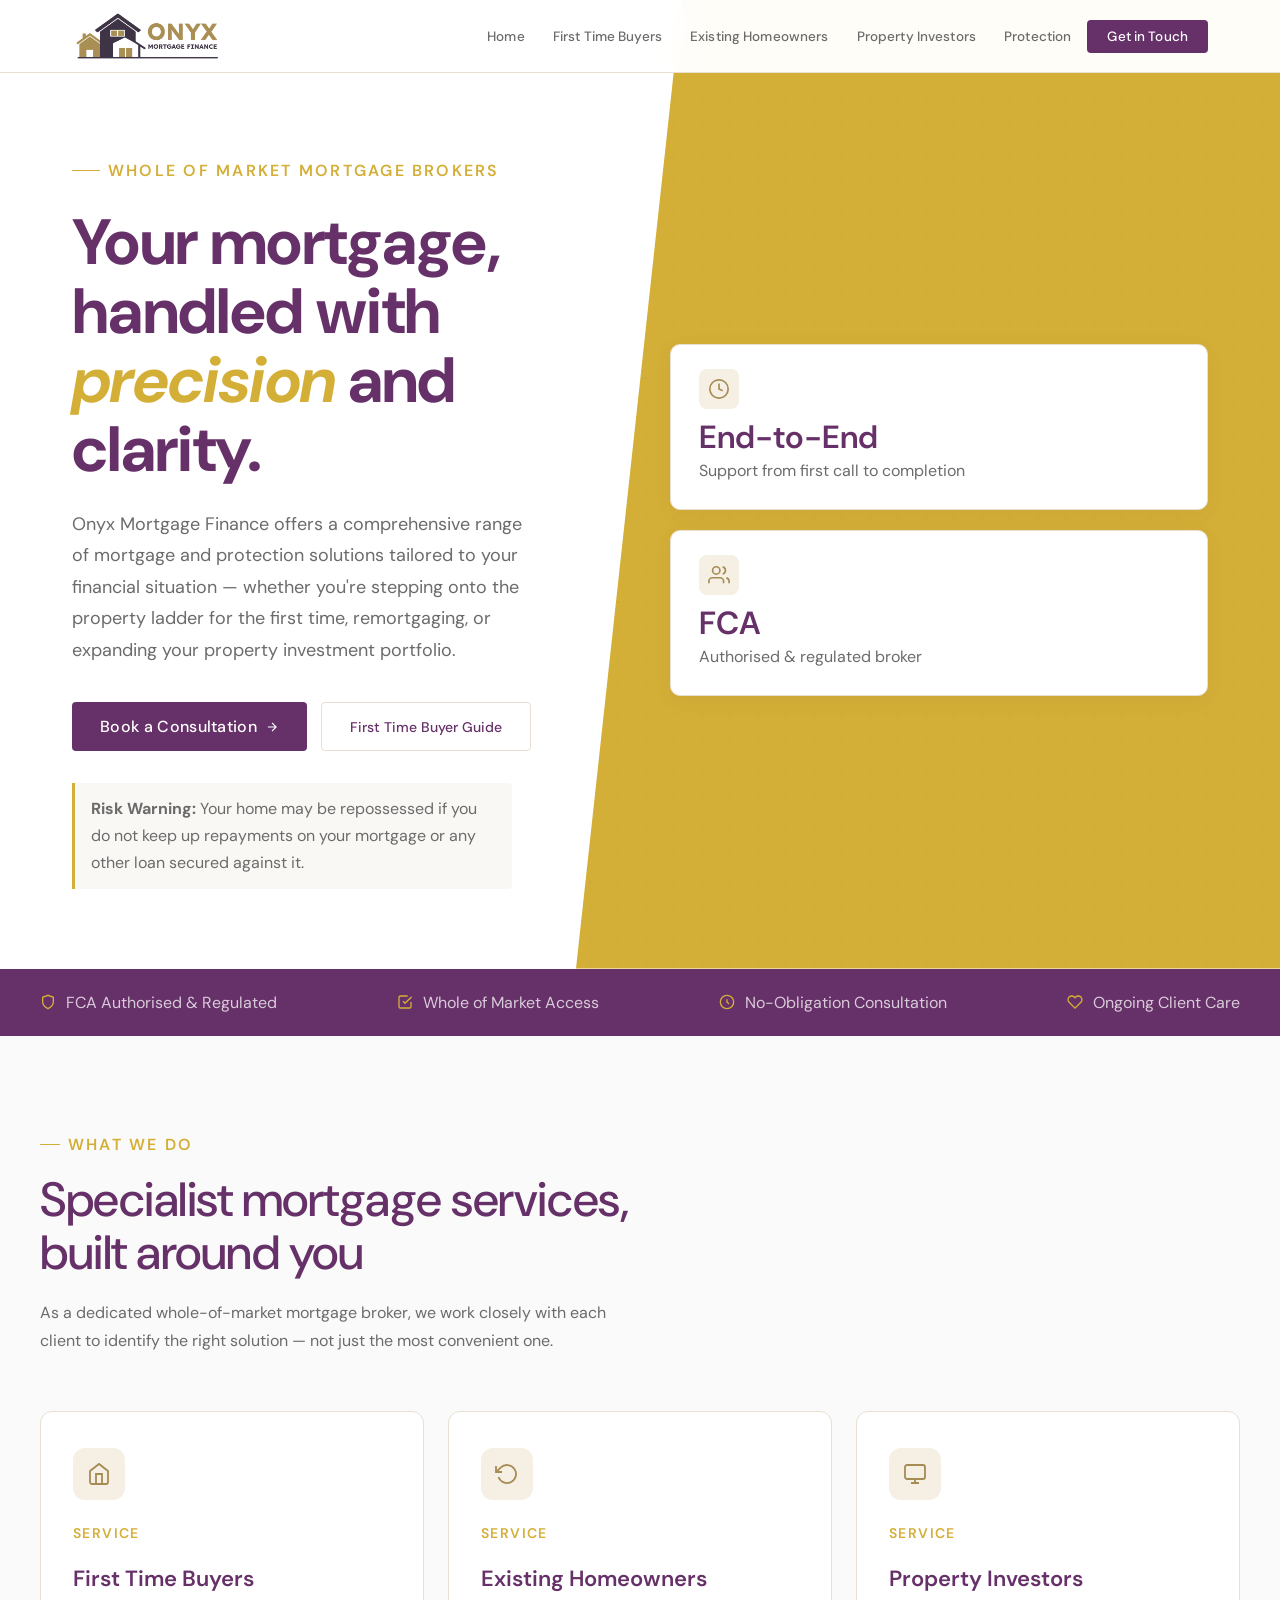
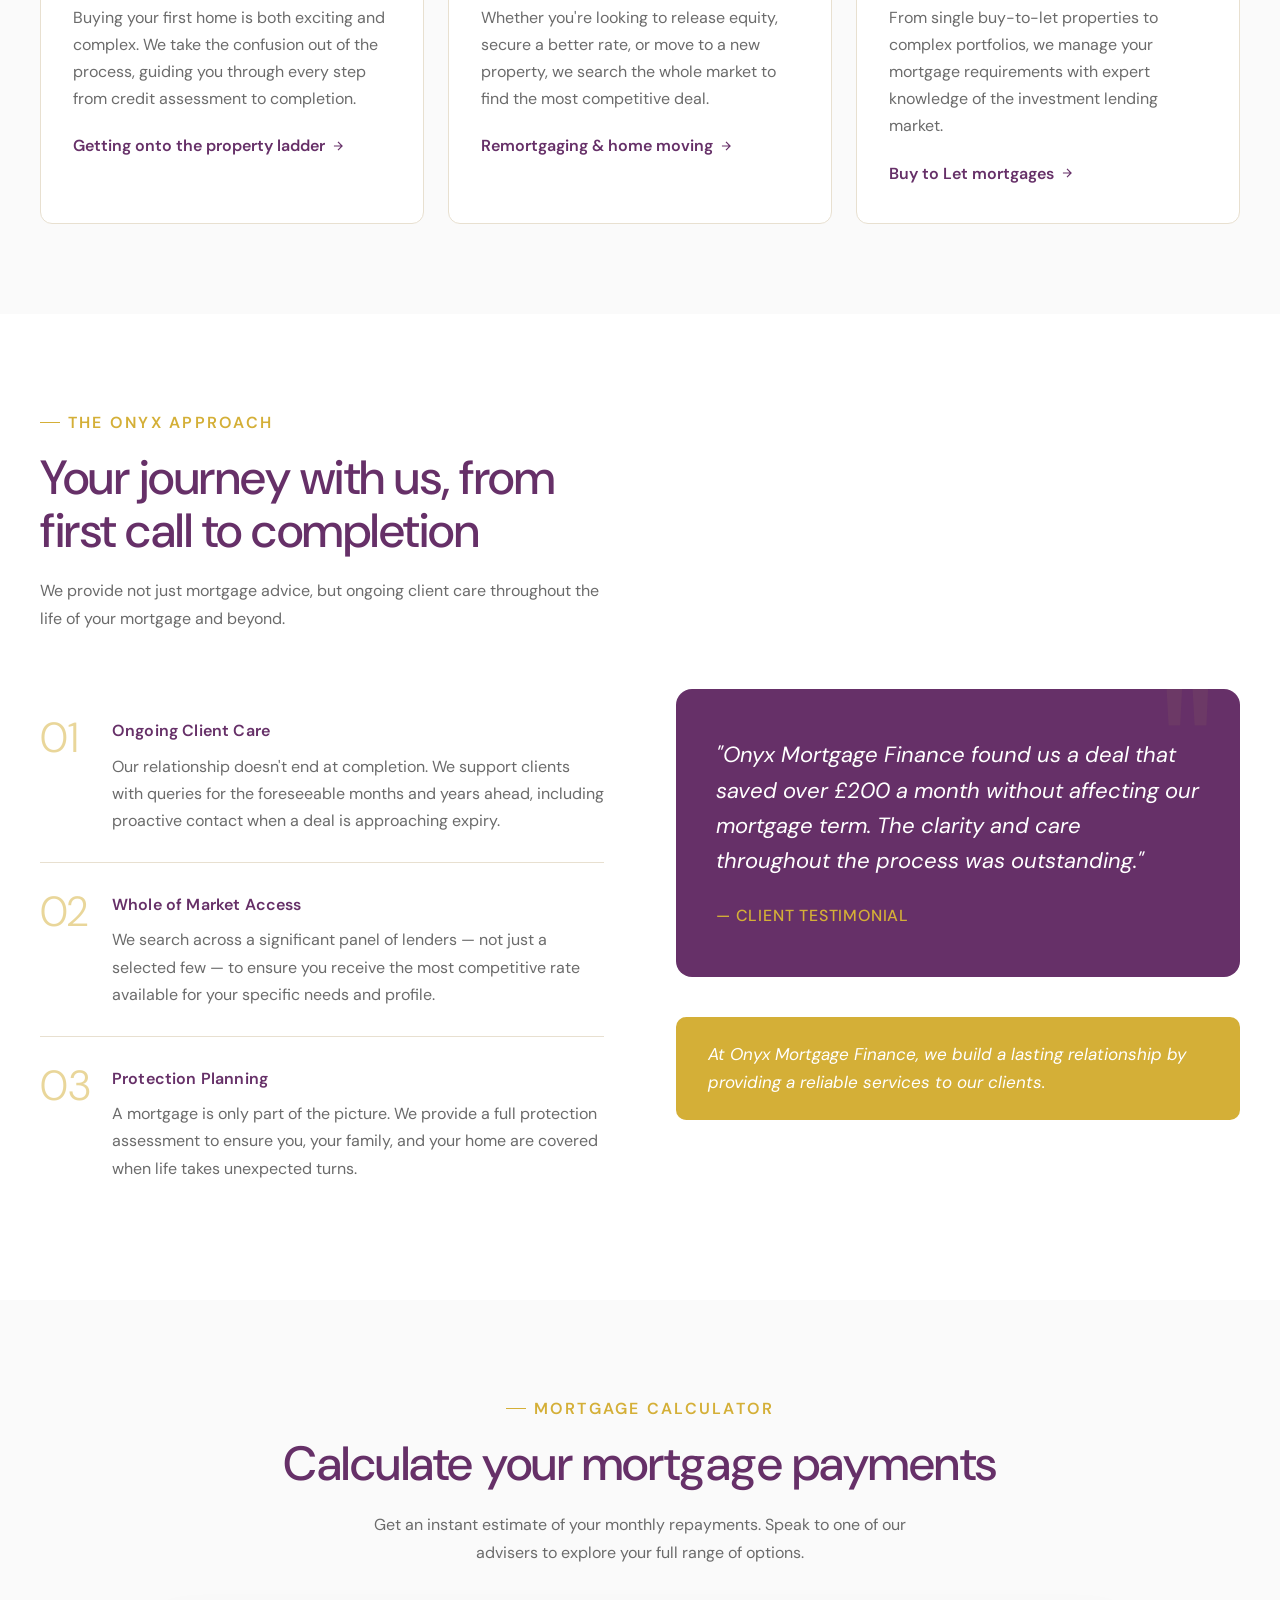
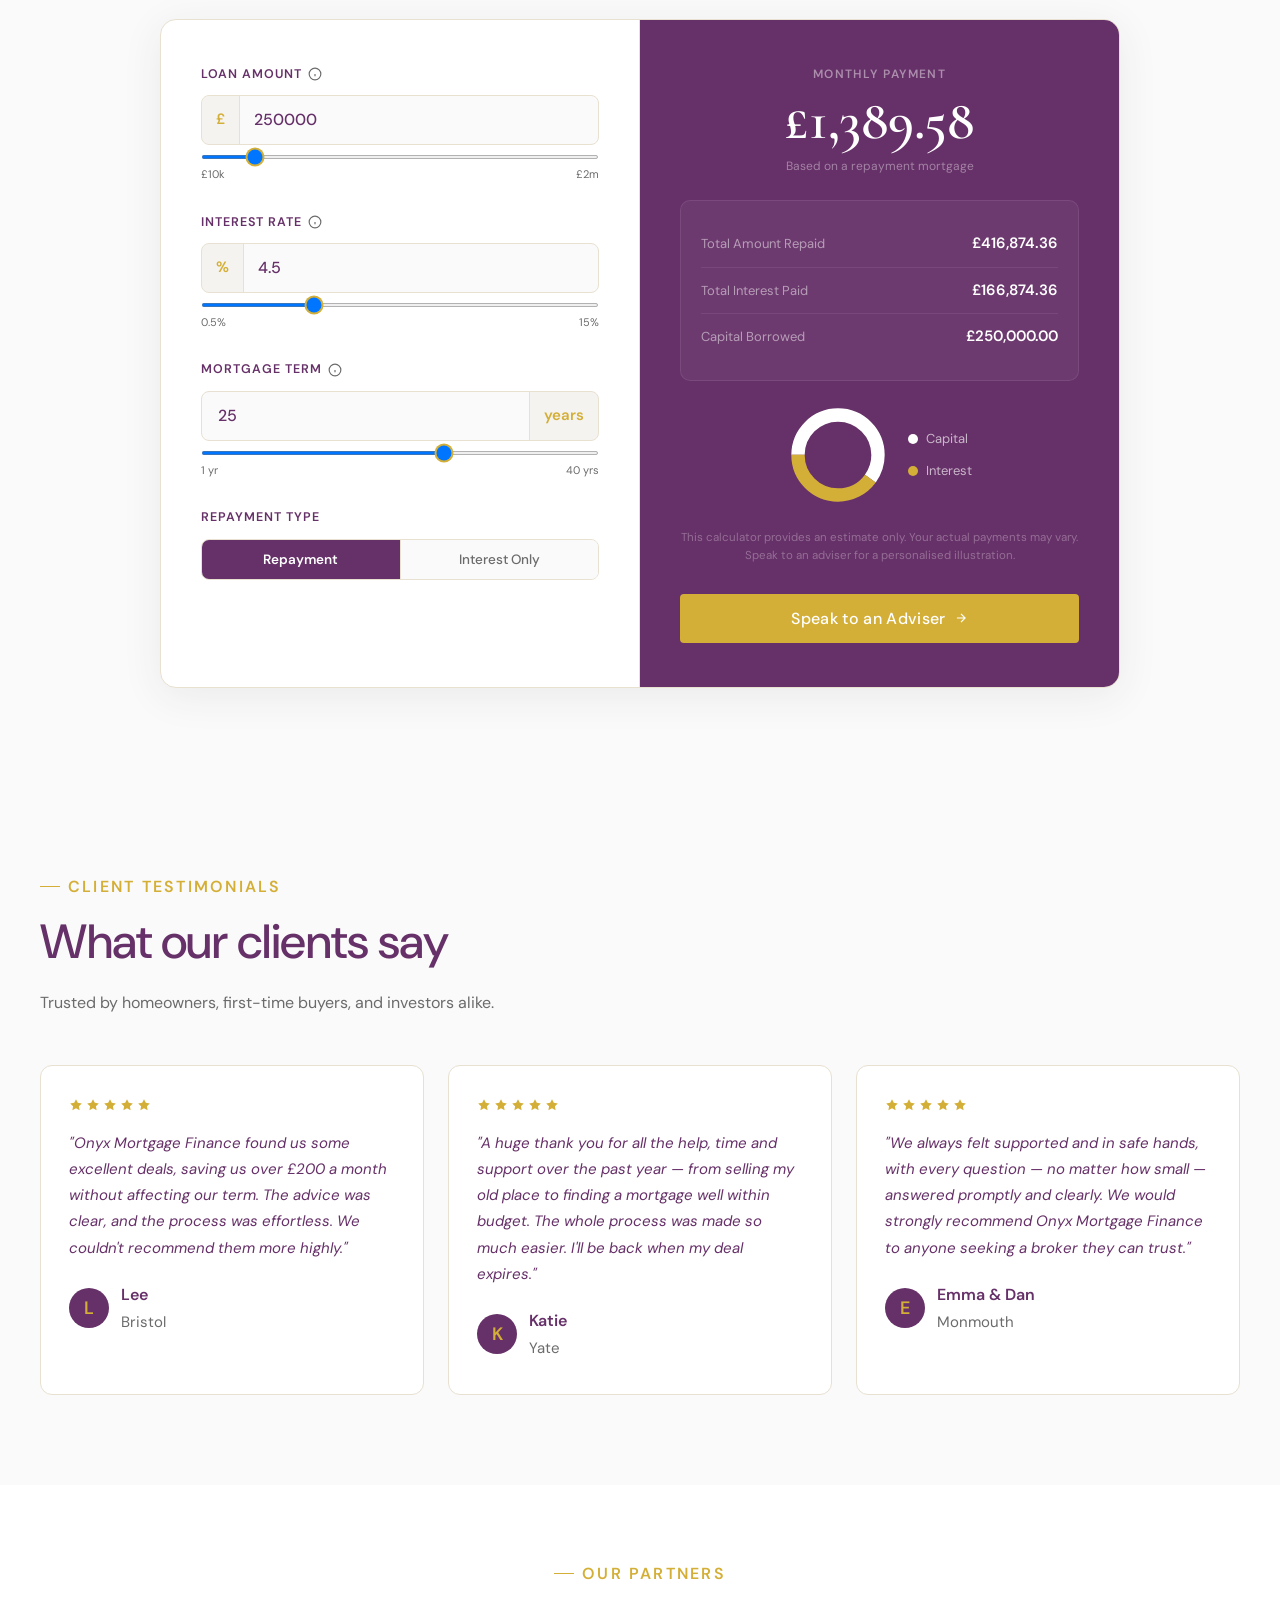
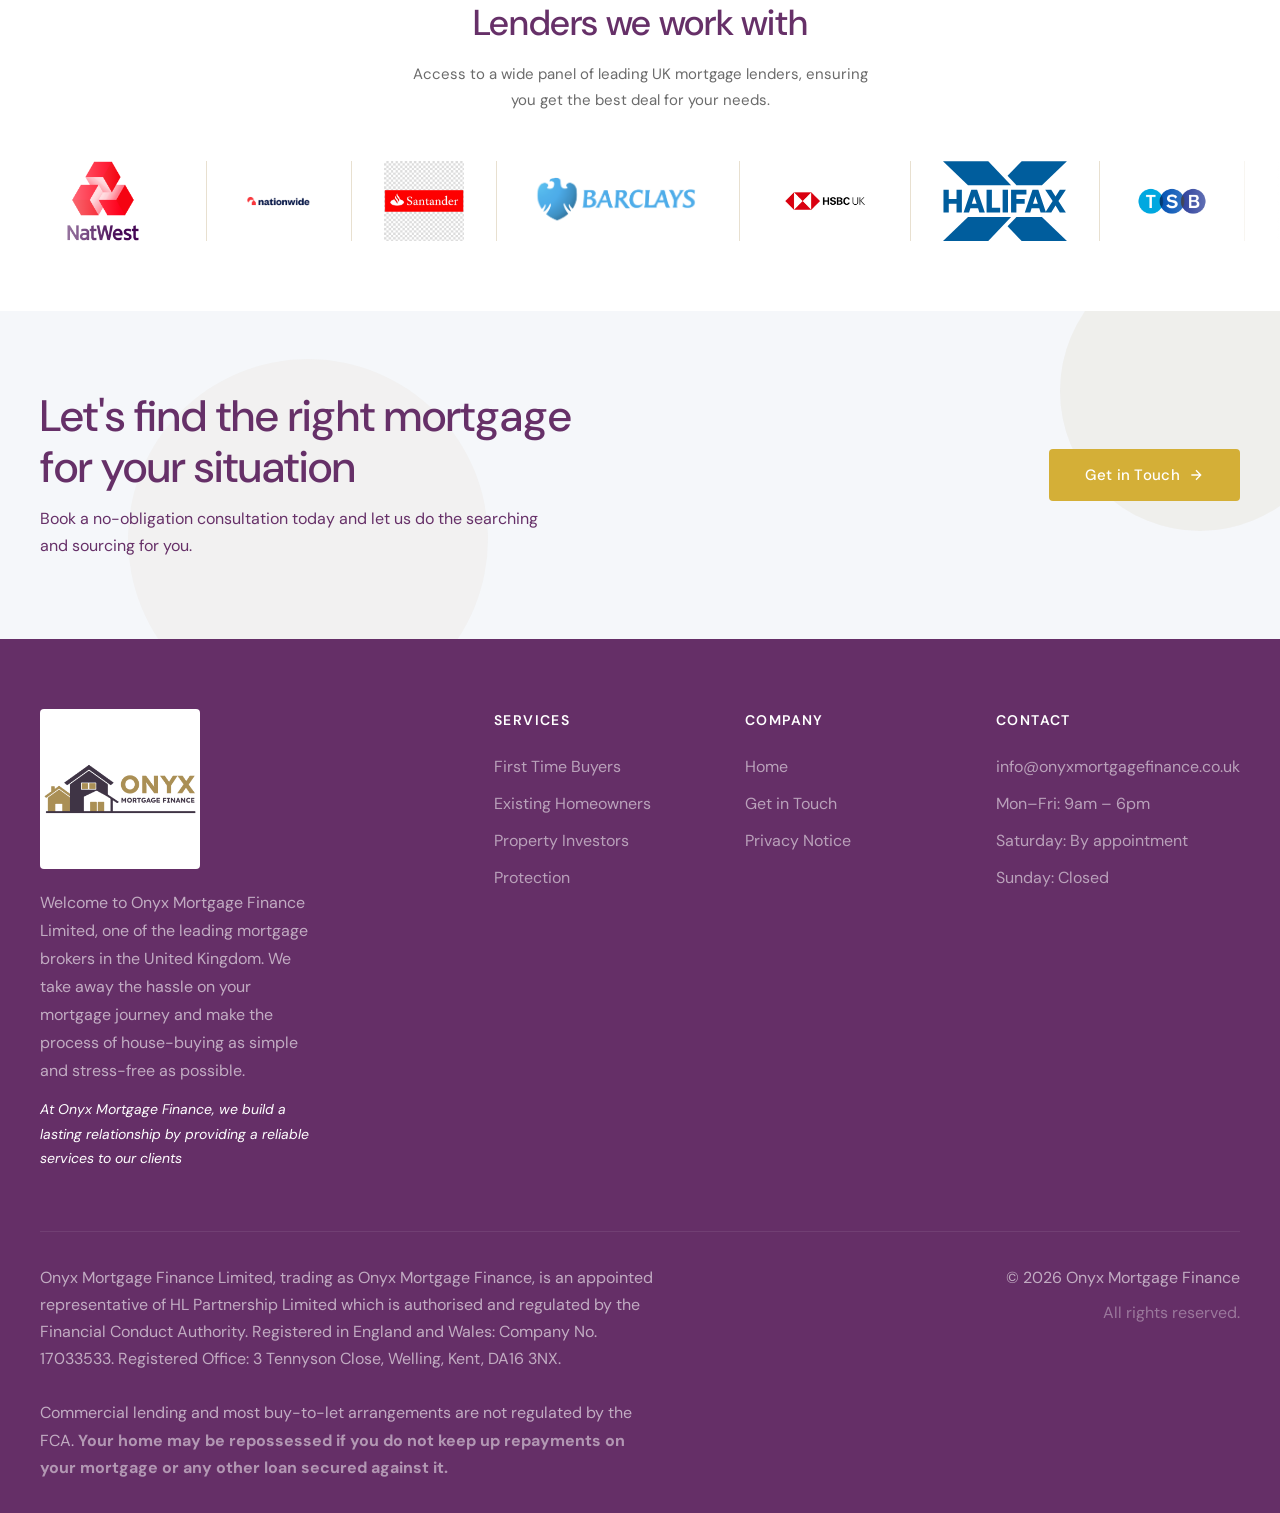
==== commit ec0e6621: "Fix typo in trust statement for consistency in messaging" ====
--- a/index.html
+++ b/index.html
@@ -432,7 +432,7 @@
               <div class="trust-statement">
                 <p>
                   At Onyx Mortgage Finance, we build a lasting relationship by
-                  providing a reliable service to our clients.
+                  providing a reliable services to our clients.
                 </p>
               </div>
             </div>
@@ -1051,7 +1051,7 @@
               <div class="trust-statement" style="margin-top: 28px">
                 <p>
                   At Onyx Mortgage Finance, we build a lasting relationship by
-                  providing a reliable service to our clients.
+                  providing a reliable services to our clients.
                 </p>
               </div>
               <button
@@ -1220,7 +1220,7 @@
               <div class="trust-statement" style="margin-top: 28px">
                 <p>
                   At Onyx Mortgage Finance, we build a lasting relationship by
-                  providing a reliable service to our clients.
+                  providing a reliable services to our clients.
                 </p>
               </div>
               <button
@@ -1338,7 +1338,7 @@
               <div class="trust-statement" style="margin-top: 28px">
                 <p>
                   At Onyx Mortgage Finance, we build a lasting relationship by
-                  providing a reliable service to our clients.
+                  providing a reliable services to our clients.
                 </p>
               </div>
               <button
@@ -1615,7 +1615,7 @@
           <div class="trust-statement" style="margin-top: 40px">
             <p>
               At Onyx Mortgage Finance, we build a lasting relationship by
-              providing a reliable service to our clients.
+              providing a reliable services to our clients.
             </p>
           </div>
         </div>
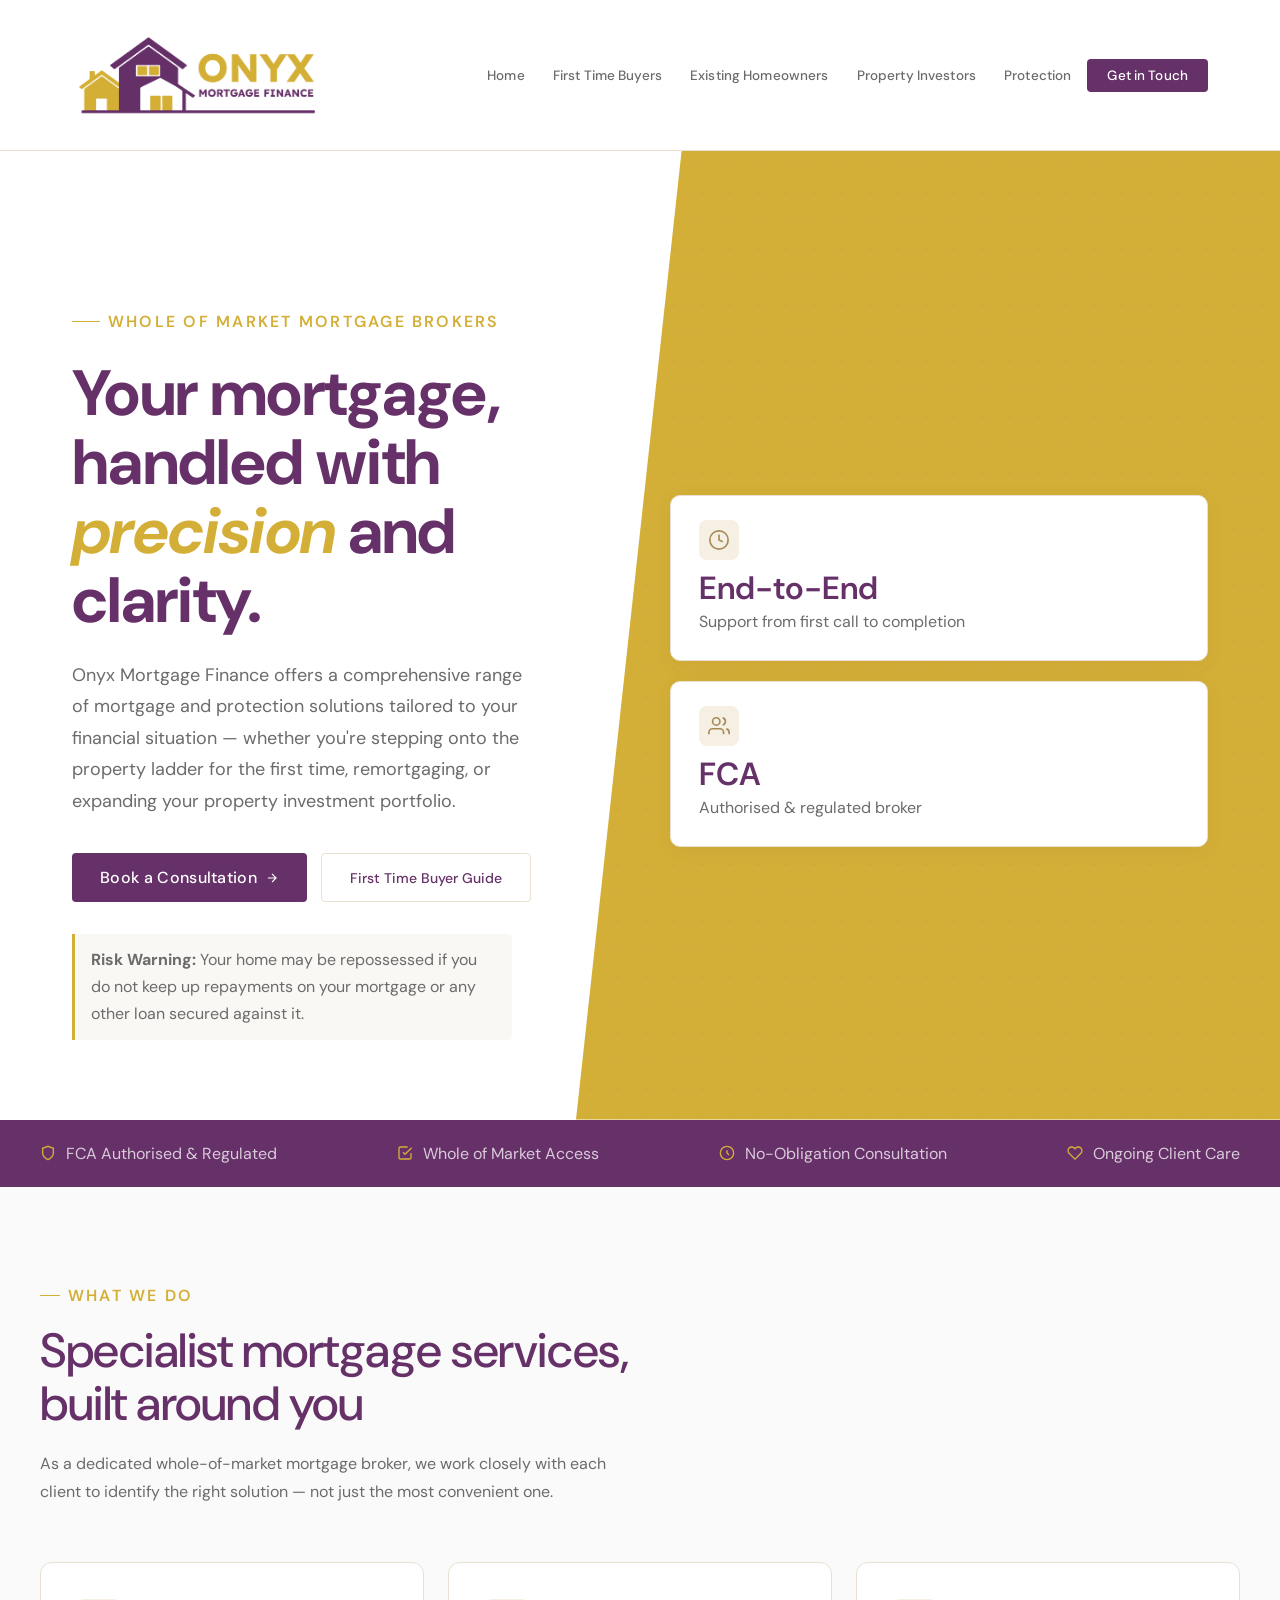
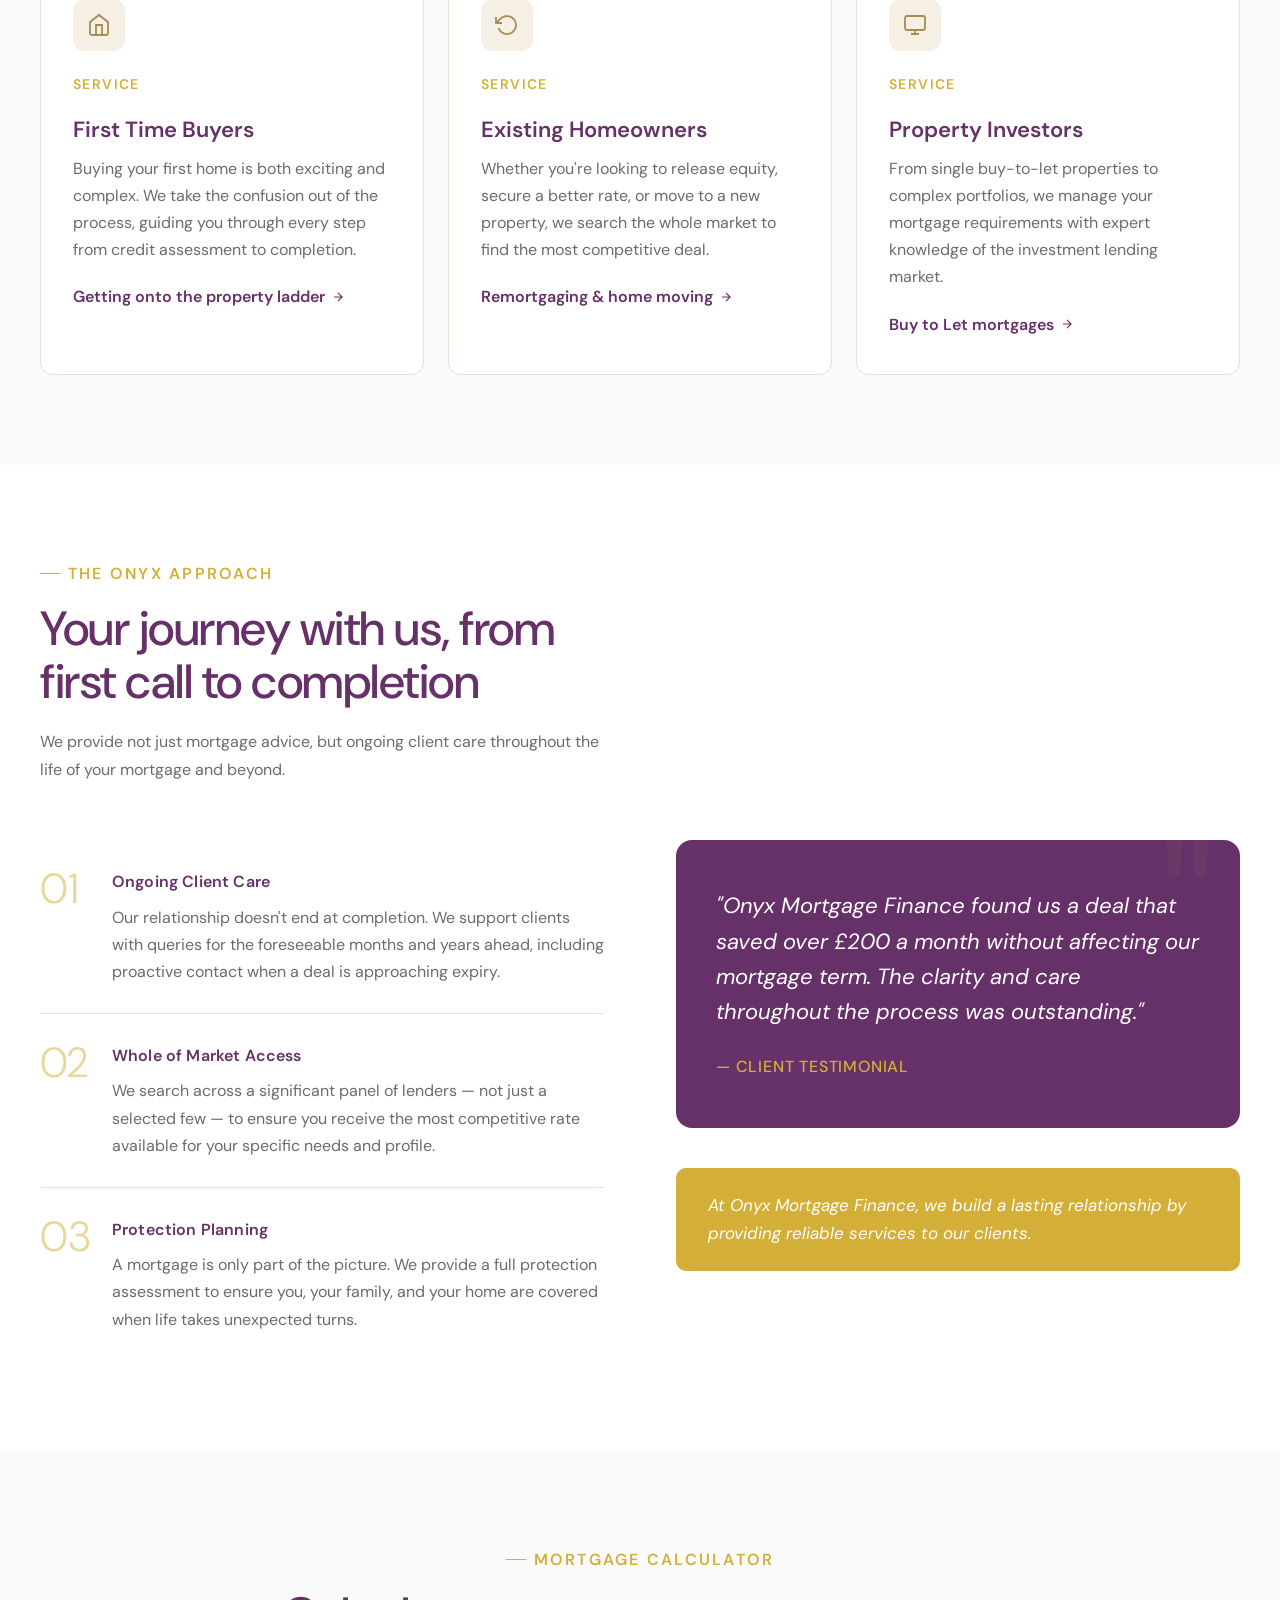
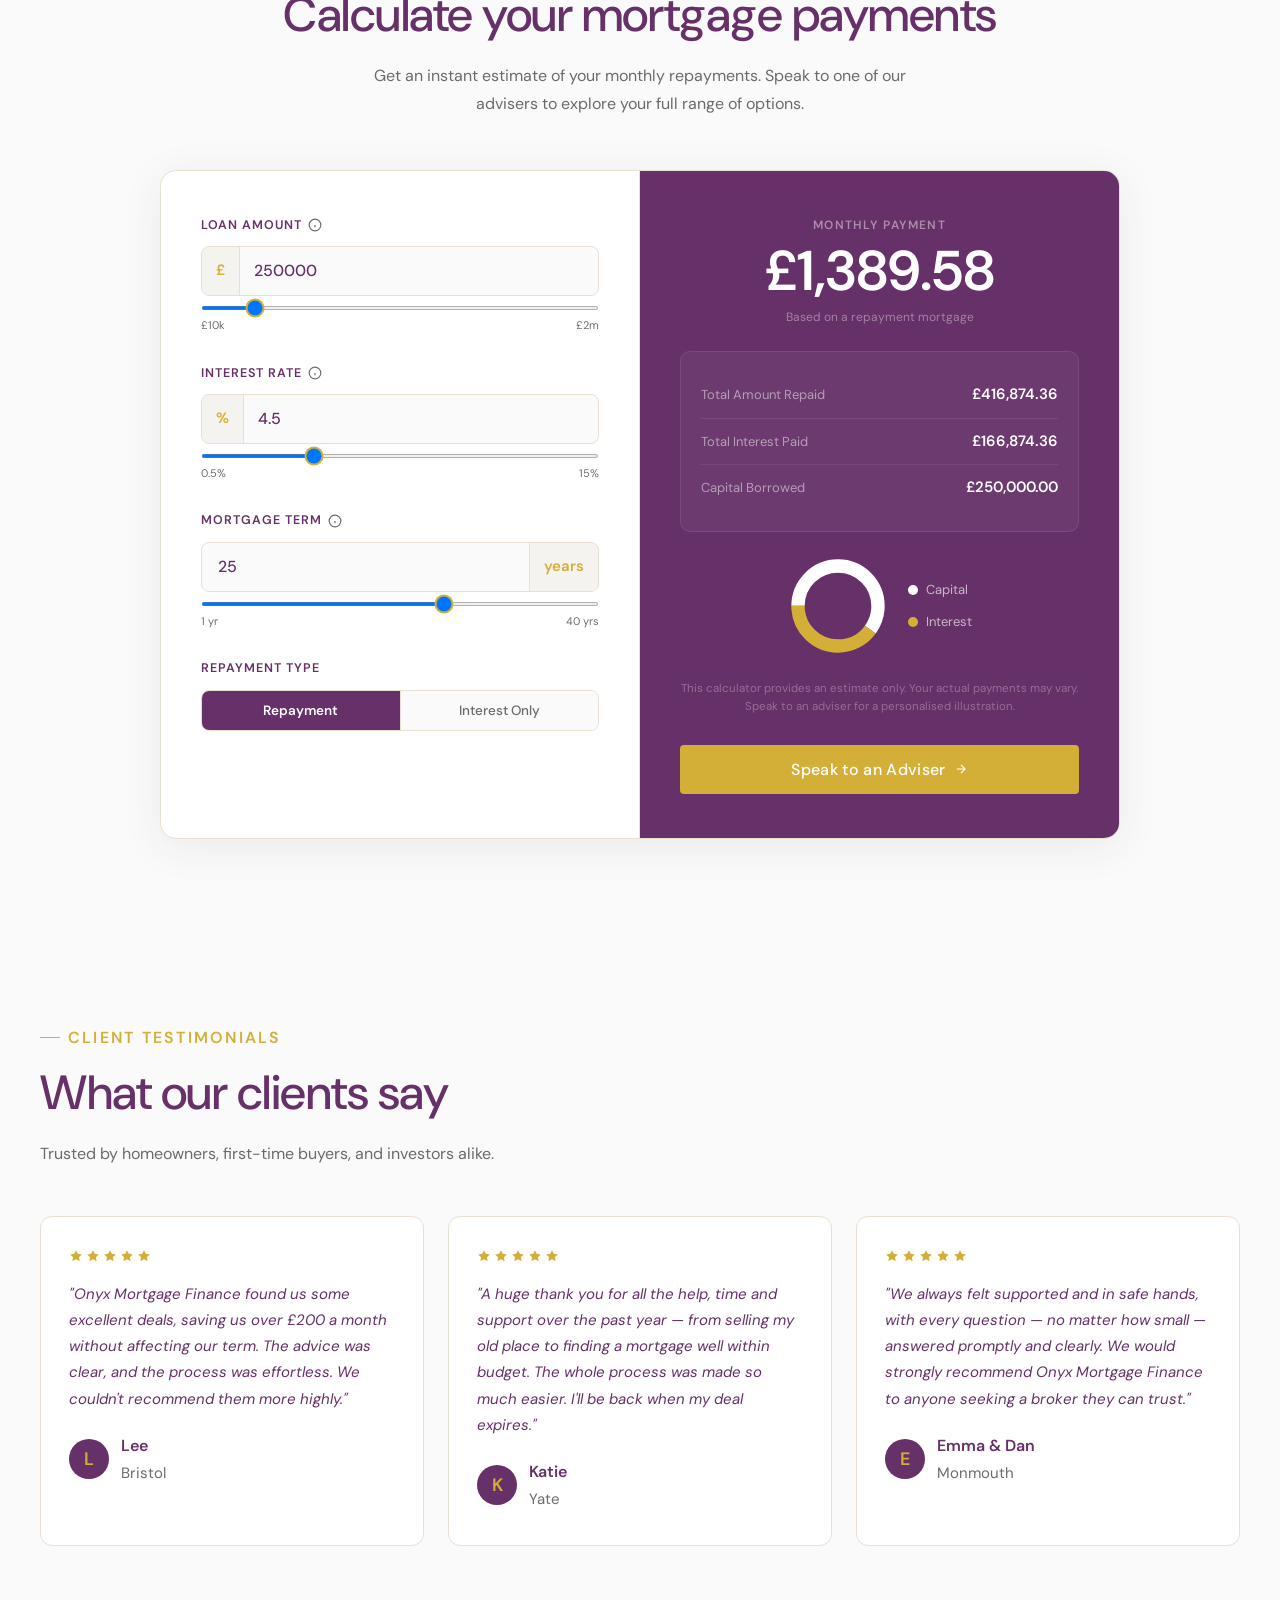
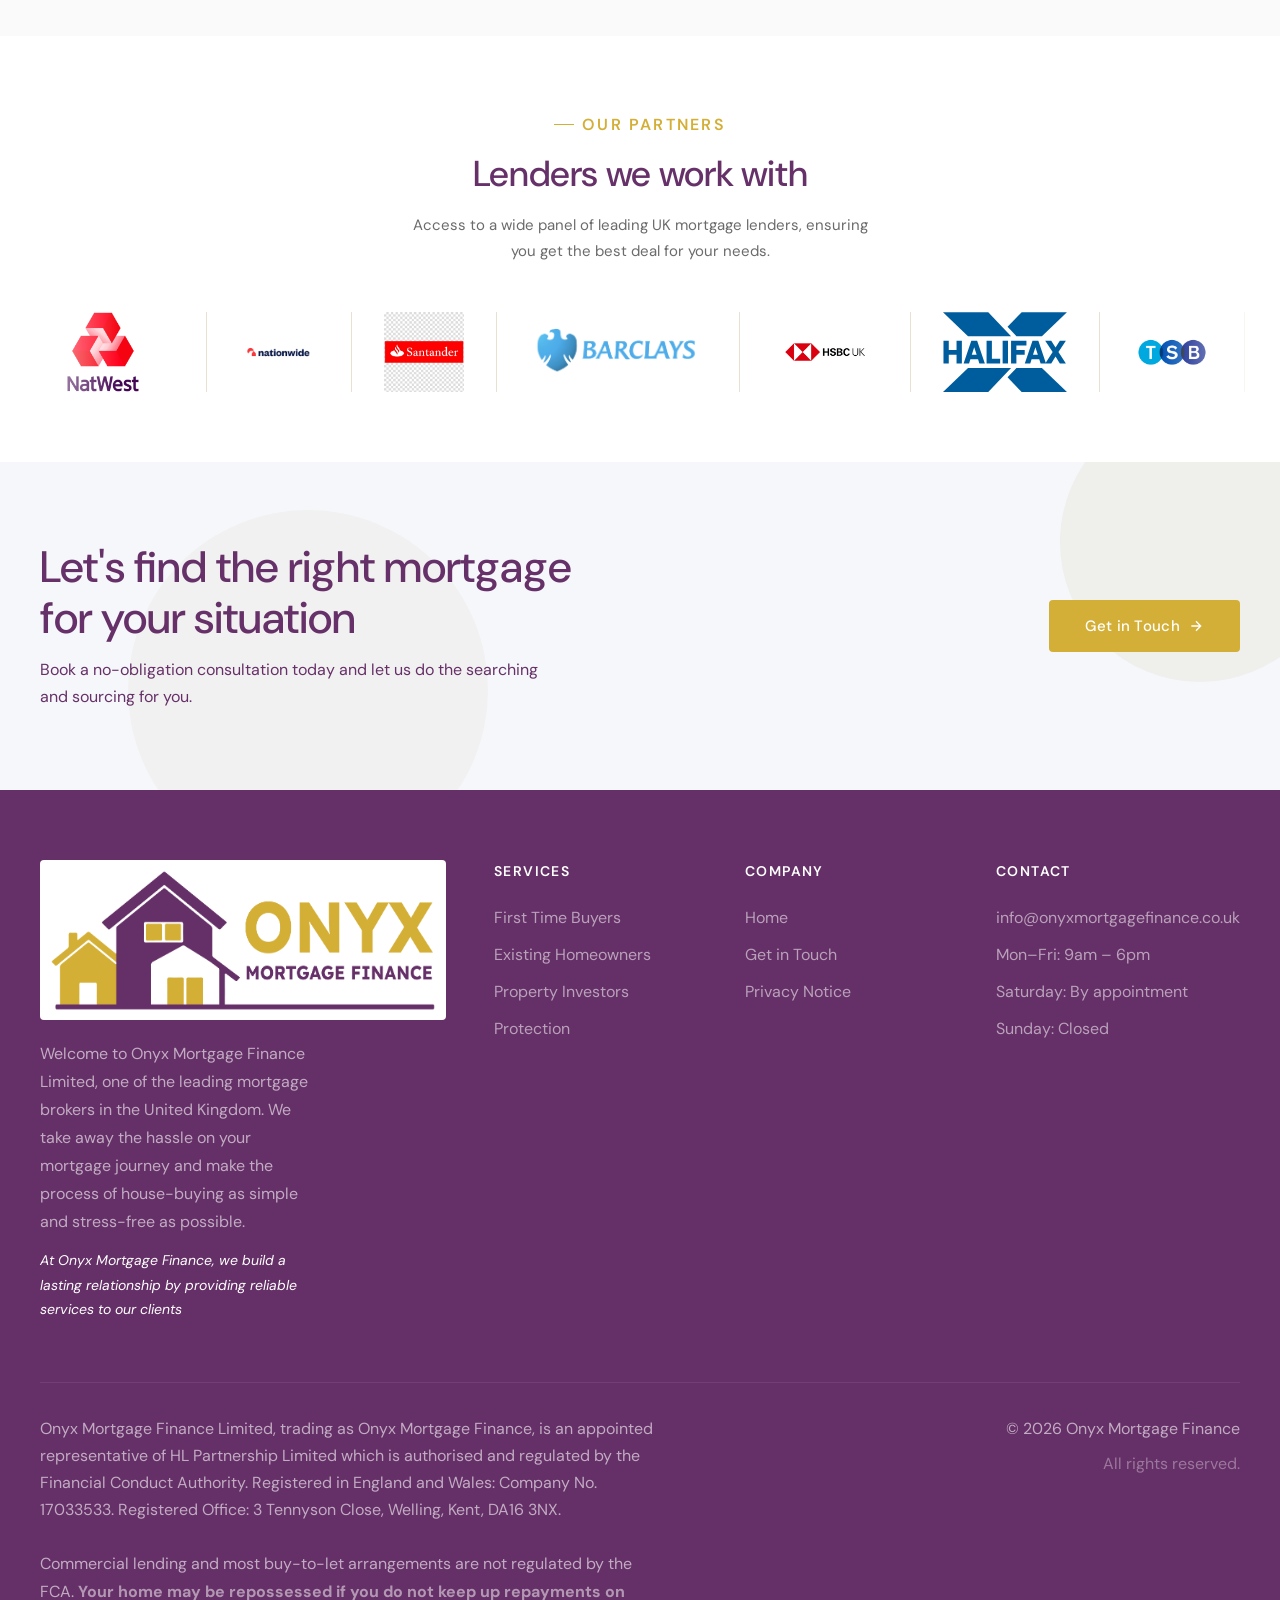
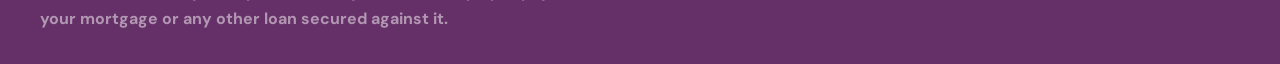
==== commit 0e1a4e5f: "Fix grammar in trust statement and update navigation styles for improved layout" ====
--- a/index.html
+++ b/index.html
@@ -432,7 +432,7 @@
               <div class="trust-statement">
                 <p>
                   At Onyx Mortgage Finance, we build a lasting relationship by
-                  providing a reliable services to our clients.
+                  providing reliable services to our clients.
                 </p>
               </div>
             </div>
@@ -1051,7 +1051,7 @@
               <div class="trust-statement" style="margin-top: 28px">
                 <p>
                   At Onyx Mortgage Finance, we build a lasting relationship by
-                  providing a reliable services to our clients.
+                  providing reliable services to our clients.
                 </p>
               </div>
               <button
@@ -1220,7 +1220,7 @@
               <div class="trust-statement" style="margin-top: 28px">
                 <p>
                   At Onyx Mortgage Finance, we build a lasting relationship by
-                  providing a reliable services to our clients.
+                  providing reliable services to our clients.
                 </p>
               </div>
               <button
@@ -1338,7 +1338,7 @@
               <div class="trust-statement" style="margin-top: 28px">
                 <p>
                   At Onyx Mortgage Finance, we build a lasting relationship by
-                  providing a reliable services to our clients.
+                  providing reliable services to our clients.
                 </p>
               </div>
               <button
@@ -1615,7 +1615,7 @@
           <div class="trust-statement" style="margin-top: 40px">
             <p>
               At Onyx Mortgage Finance, we build a lasting relationship by
-              providing a reliable services to our clients.
+              providing reliable services to our clients.
             </p>
           </div>
         </div>
@@ -2039,7 +2039,7 @@
               "
             >
               At Onyx Mortgage Finance, we build a lasting relationship by
-              providing a reliable services to our clients
+              providing reliable services to our clients
             </p>
           </div>
           <div class="footer-col">
--- a/styles.css
+++ b/styles.css
@@ -39,7 +39,7 @@
 
 /* NAV */
 nav {
-  position: fixed;
+  /* position: fixed; */
   top: 0;
   left: 0;
   right: 0;
@@ -60,7 +60,7 @@
   display: flex;
   align-items: center;
   justify-content: space-between;
-  height: 72px;
+  height: 150px;
 }
 
 .nav-logo {
@@ -72,8 +72,8 @@
 }
 
 .nav-logo-mark {
-  width: 150px;
-  height: 150px;
+  width: 250px;
+  /* height: 150px; */
   border-radius: 4px;
   display: flex;
   align-items: center;
@@ -83,7 +83,7 @@
 
 .nav-logo-mark img {
   width: 100%;
-  height: 100%;
+  height: auto;
 }
 
 .nav-logo-text {
@@ -871,7 +871,6 @@
 }
 
 .calc-monthly {
-  font-family: 'Cormorant Garamond', serif;
   font-size: 56px;
   font-weight: 600;
   color: white;
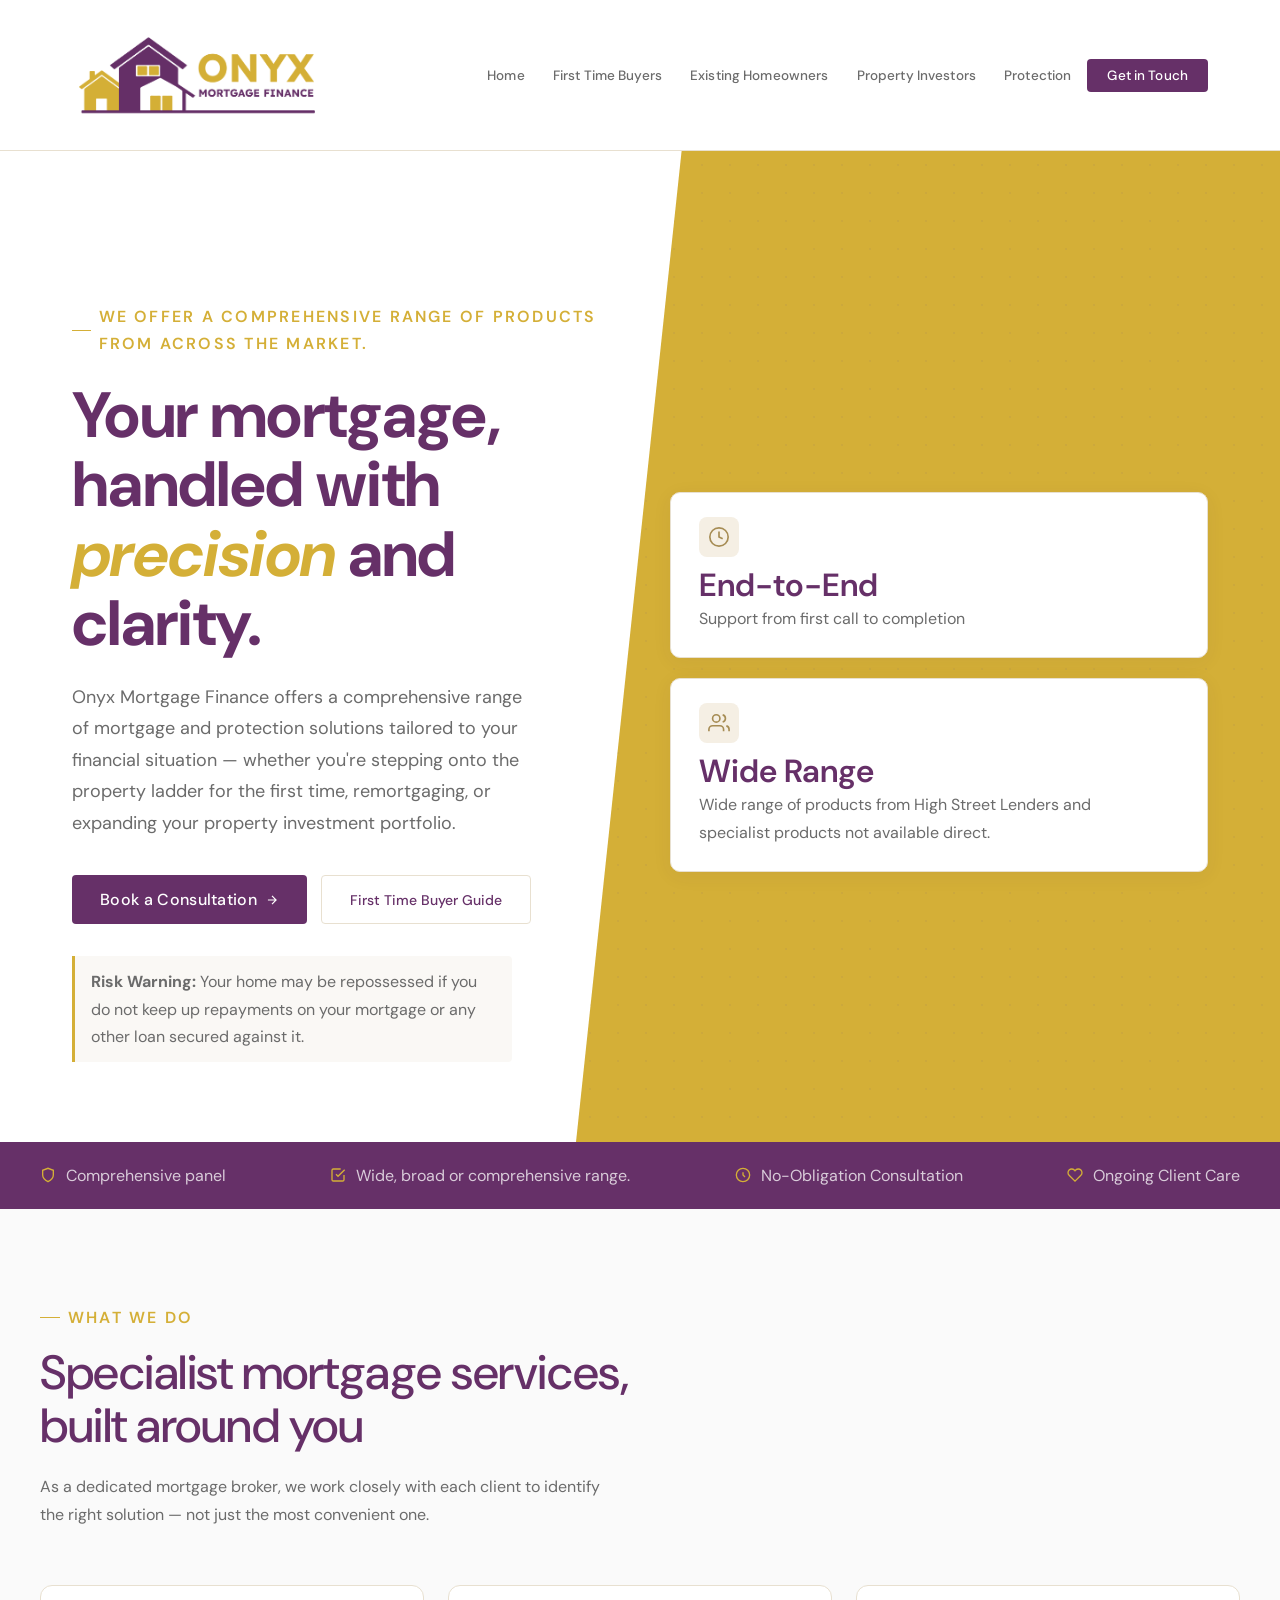
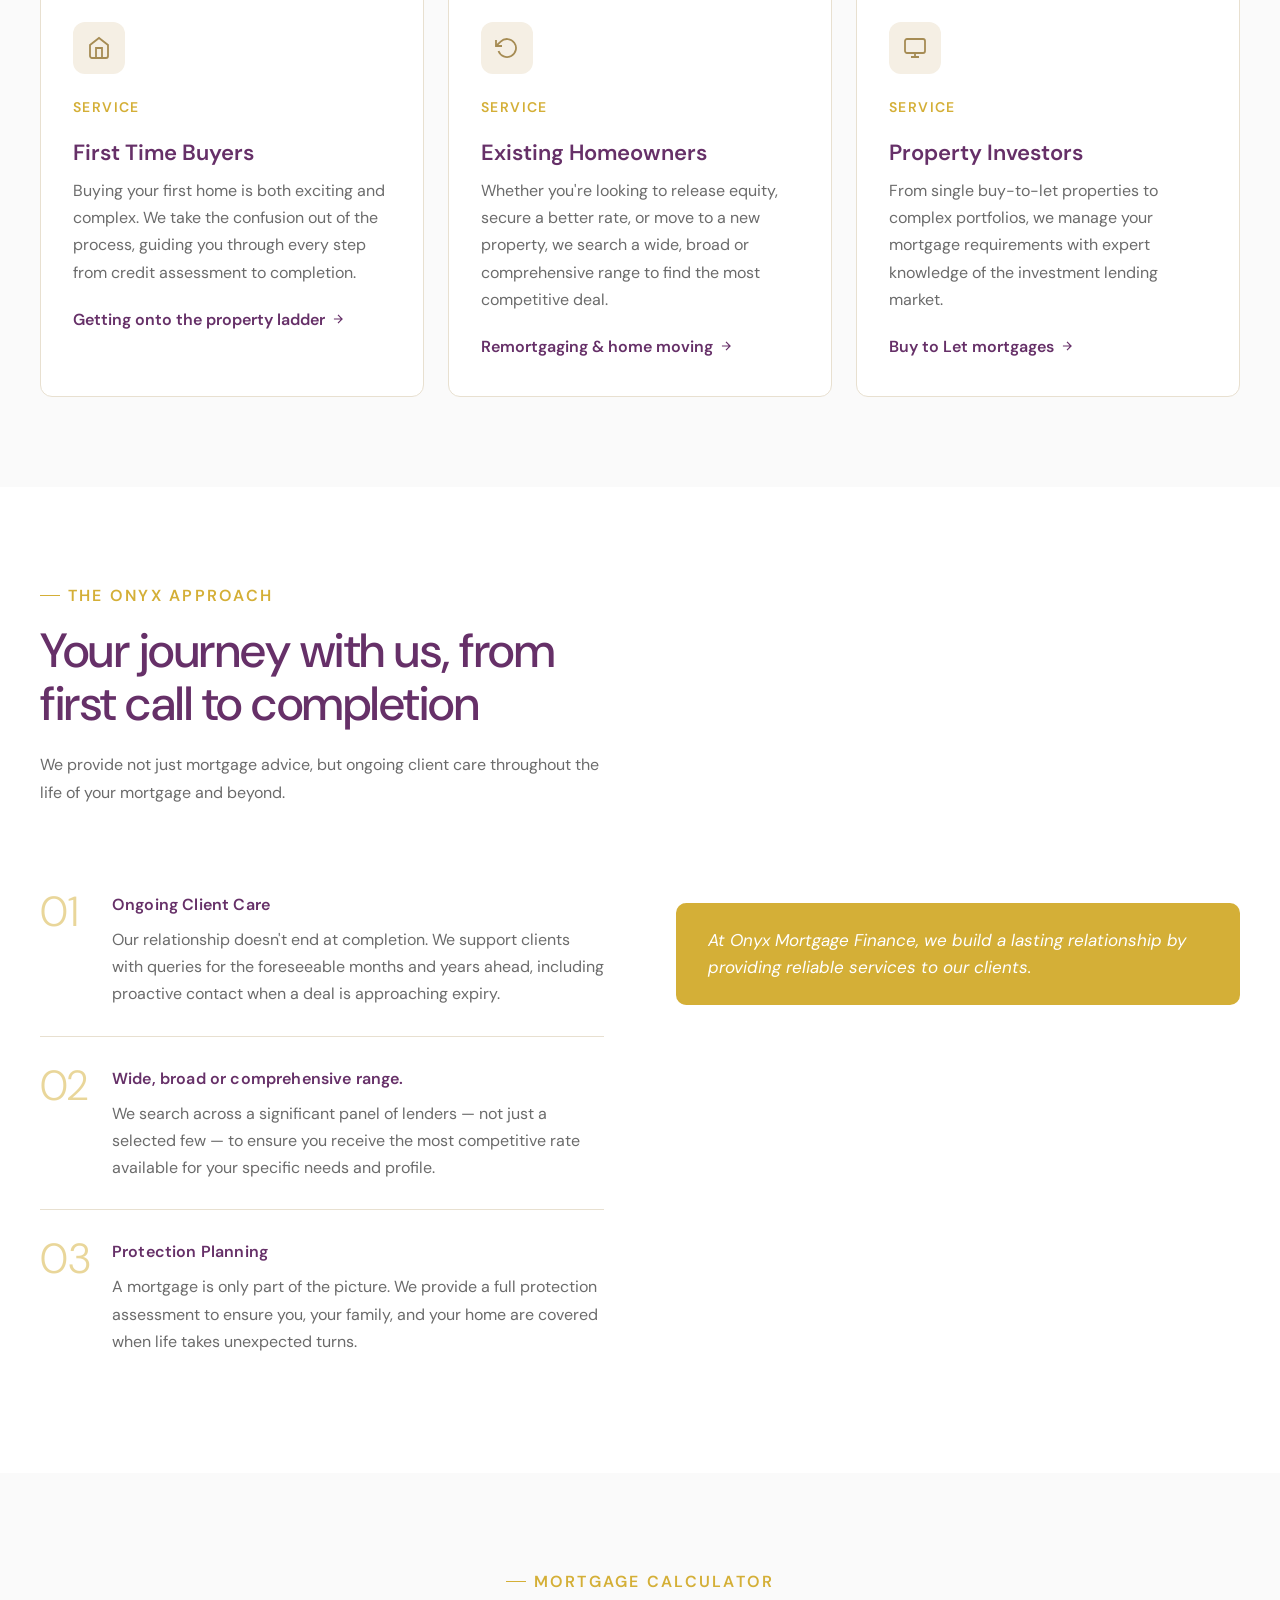
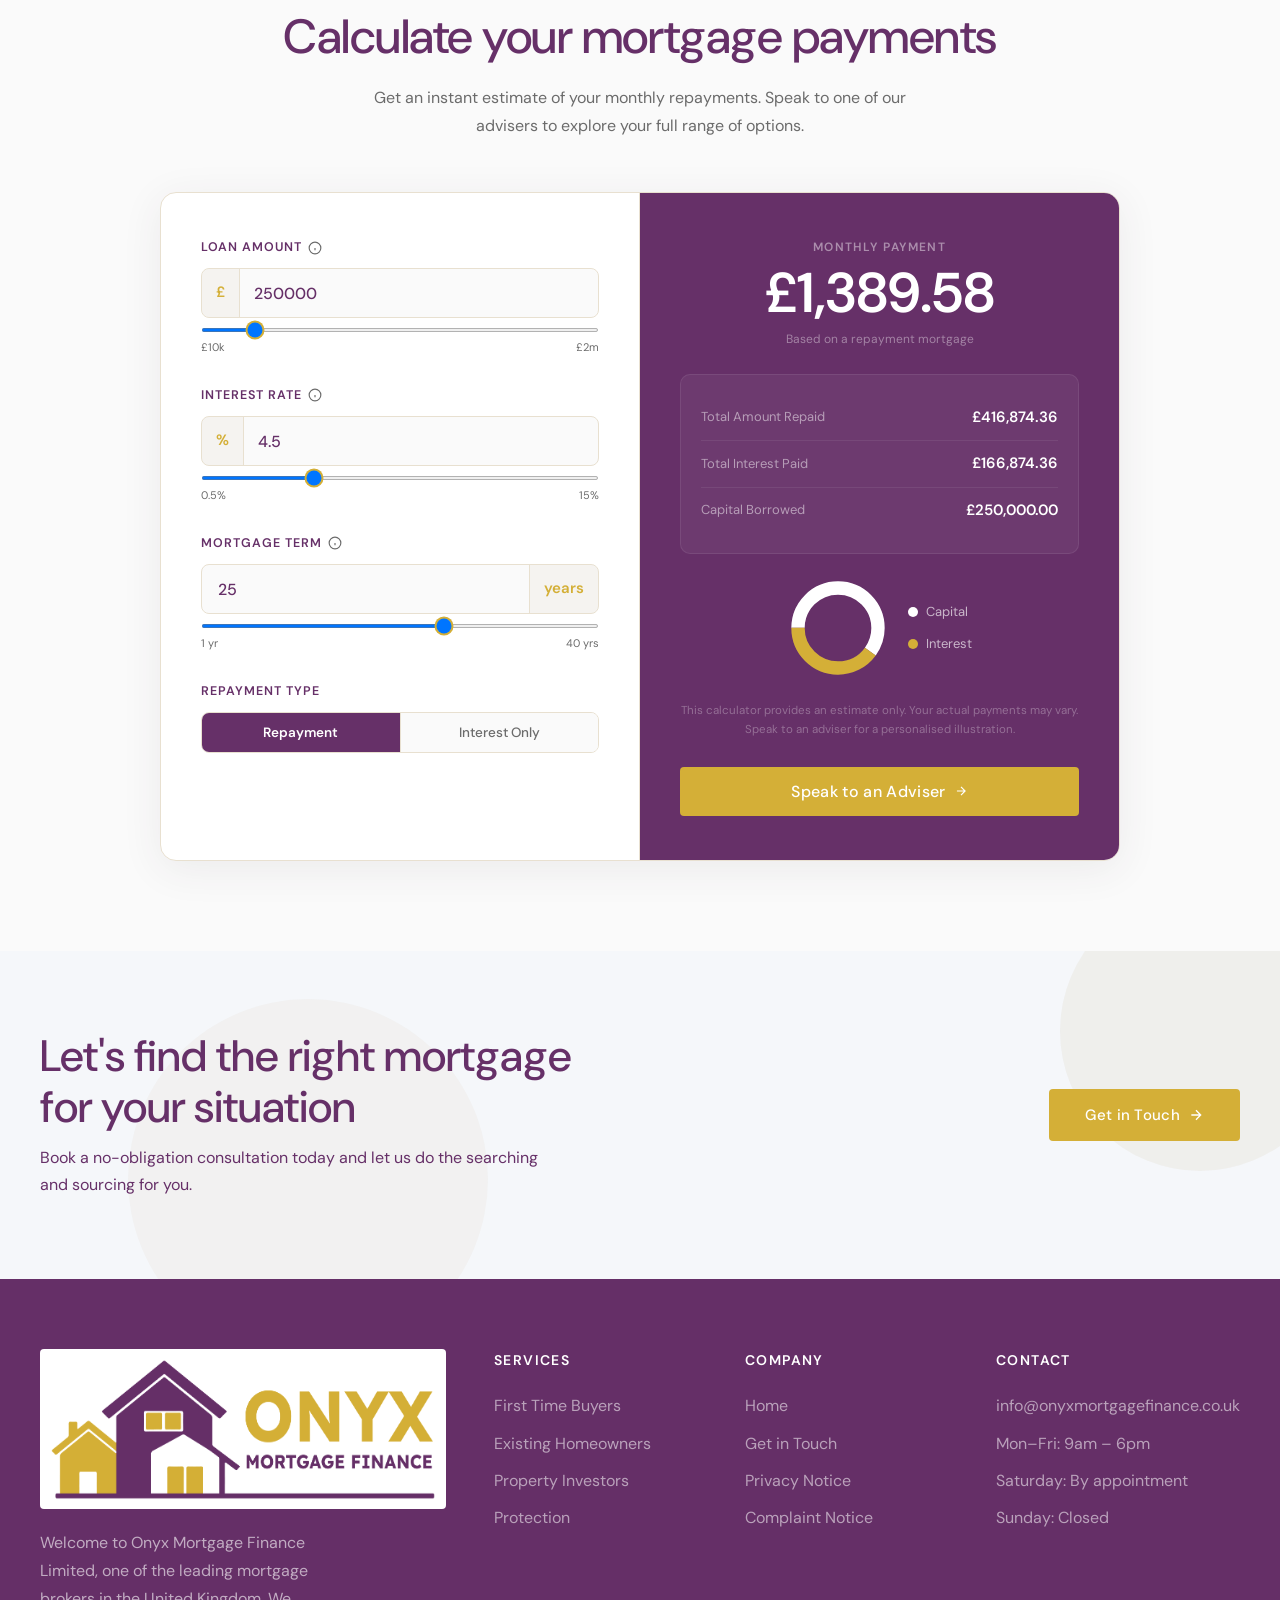
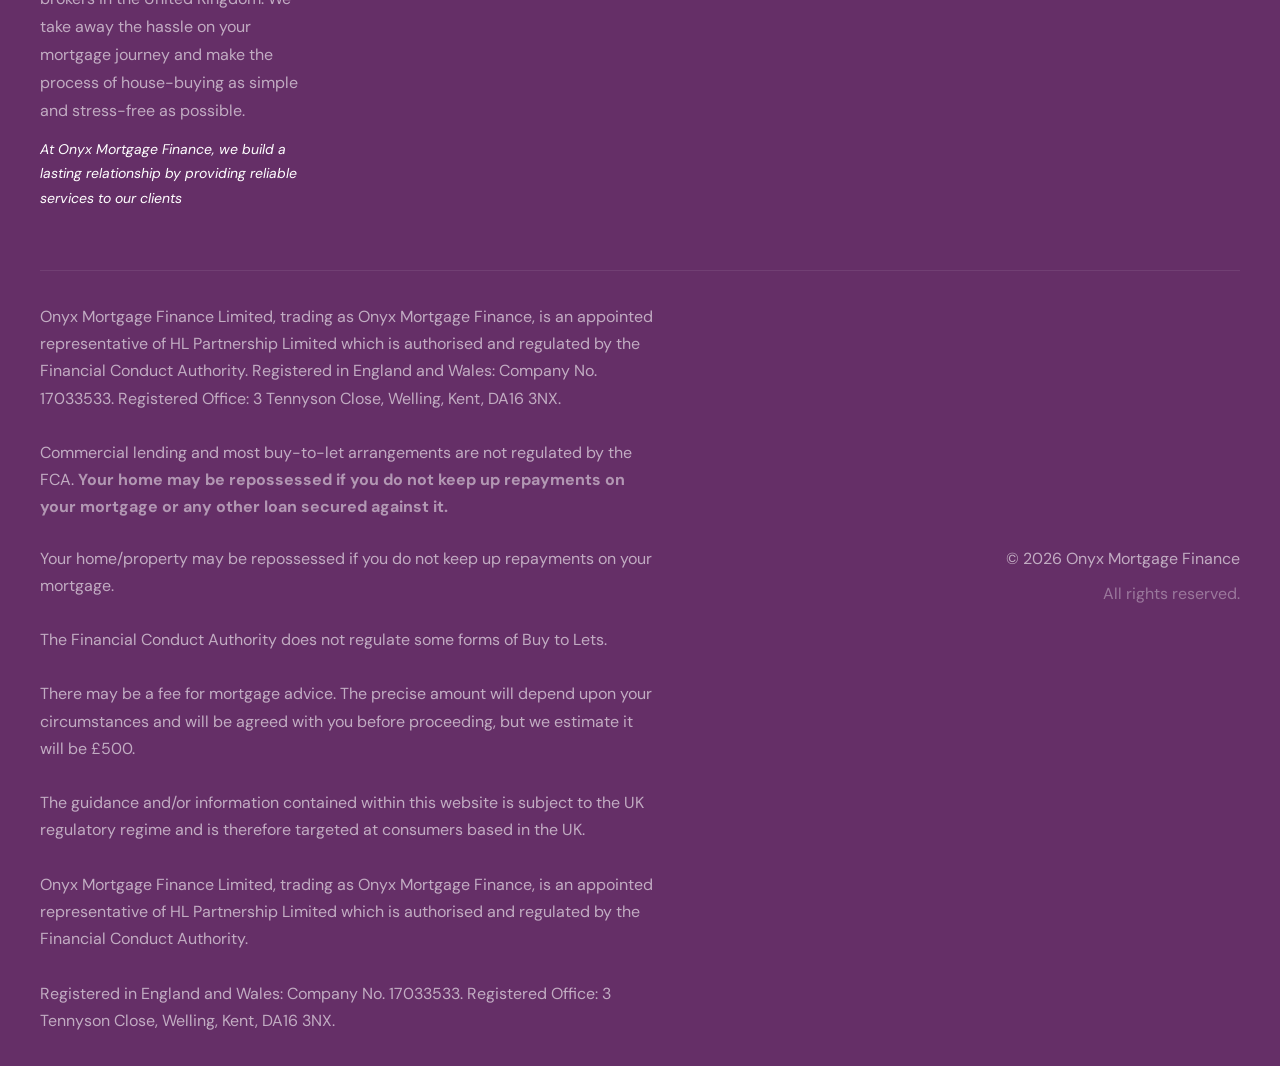
==== commit f04dfba0: "Refactor code structure for improved readability and maintainability" ====
--- a/index.html
+++ b/index.html
@@ -1,37 +1,36 @@
 <!doctype html>
 <html lang="en">
   <head>
-    <meta charset="UTF-8" />
-    <meta name="viewport" content="width=device-width, initial-scale=1.0" />
+    <meta charset="utf-8" />
+    <meta content="width=device-width, initial-scale=1.0" name="viewport" />
     <title>
       Onyx Mortgage Finance – Your mortgage, handled with precision and clarity
     </title>
-    <link rel="preconnect" href="https://fonts.googleapis.com" />
-    <link rel="preconnect" href="https://fonts.gstatic.com" crossorigin />
+    <link href="https://fonts.googleapis.com" rel="preconnect" />
+    <link crossorigin="" href="https://fonts.gstatic.com" rel="preconnect" />
     <link
-      href="https://fonts.googleapis.com/css2?family=Cormorant+Garamond:ital,wght@0,300;0,400;0,500;0,600;1,300;1,400&family=DM+Sans:wght@300;400;500;600&display=swap"
+      href="https://fonts.googleapis.com/css2?family=Cormorant+Garamond:ital,wght@0,300;0,400;0,500;0,600;1,300;1,400&amp;family=DM+Sans:wght@300;400;500;600&amp;display=swap"
       rel="stylesheet"
     />
-    <link rel="icon" href="./favicon.jpg" />
-    <link rel="stylesheet" href="./styles.css" />
+    <link href="./favicon.jpg" rel="icon" />
+    <link href="./styles.css" rel="stylesheet" />
   </head>
   <body>
-    <!-- NAV -->
     <nav id="main-nav">
       <div class="nav-inner">
-        <a class="nav-logo" onclick="showPage('home')">
+        <a class="nav-logo" href="index.html">
           <div class="nav-logo-mark">
-            <img src="./logos/logo.png" alt="site logo" />
+            <img alt="site logo" src="./logos/logo.png" />
           </div>
         </a>
         <ul class="nav-links">
-          <li><a onclick="showPage('home')" id="nav-home">Home</a></li>
-          <li><a onclick="showPage('first-time')">First Time Buyers</a></li>
-          <li><a onclick="showPage('homeowners')">Existing Homeowners</a></li>
-          <li><a onclick="showPage('investors')">Property Investors</a></li>
-          <li><a onclick="showPage('protection')">Protection</a></li>
+          <li><a href="index.html" id="nav-home">Home</a></li>
+          <li><a href="first-time.html">First Time Buyers</a></li>
+          <li><a href="homeowners.html">Existing Homeowners</a></li>
+          <li><a href="investors.html">Property Investors</a></li>
+          <li><a href="protection.html">Protection</a></li>
           <li>
-            <a onclick="showPage('contact')" class="nav-cta">Get in Touch</a>
+            <a class="nav-cta" href="contact.html">Get in Touch</a>
           </li>
         </ul>
         <div class="hamburger" id="hamburger" onclick="toggleMenu()">
@@ -41,66 +40,25 @@
     </nav>
 
     <div class="mobile-menu" id="mobile-menu">
-      <a
-        onclick="
-          showPage('home');
-          toggleMenu();
-        "
-        >Home</a
-      >
-      <a
-        onclick="
-          showPage('first-time');
-          toggleMenu();
-        "
-        >First Time Buyers</a
-      >
-      <a
-        onclick="
-          showPage('homeowners');
-          toggleMenu();
-        "
-        >Existing Homeowners</a
-      >
-      <a
-        onclick="
-          showPage('investors');
-          toggleMenu();
-        "
-        >Property Investors</a
-      >
-      <a
-        onclick="
-          showPage('protection');
-          toggleMenu();
-        "
-        >Protection</a
-      >
-      <a
-        onclick="
-          showPage('privacy');
-          toggleMenu();
-        "
-        >Privacy Notice</a
-      >
-      <a
-        onclick="
-          showPage('contact');
-          toggleMenu();
-        "
-        >Get in Touch</a
-      >
+      <a href="index.html">Home</a>
+      <a href="first-time.html">First Time Buyers</a>
+      <a href="homeowners.html">Existing Homeowners</a>
+      <a href="investors.html">Property Investors</a>
+      <a href="protection.html">Protection</a>
+      <a href="privacy.html">Privacy Notice</a>
+      <a href="contact.html">Get in Touch</a>
     </div>
 
-    <!-- ==================== PAGE: HOME ==================== -->
-    <div id="page-home" class="page active">
+    <div class="page active" id="page-home">
       <!-- HERO -->
       <section class="hero">
         <div class="hero-bg-pattern"></div>
         <div class="hero-bg-dots"></div>
         <div class="hero-inner">
           <div class="hero-content">
-            <div class="hero-label">Whole of Market Mortgage Brokers</div>
+            <div class="hero-label">
+              We offer a comprehensive range of products from across the market.
+            </div>
             <h1>Your mortgage, handled with <em>precision</em> and clarity.</h1>
             <p>
               Onyx Mortgage Finance offers a comprehensive range of mortgage and
@@ -110,20 +68,26 @@
               portfolio.
             </p>
             <div class="hero-buttons">
-              <button class="btn-primary" onclick="showPage('contact')">
+              <button
+                class="btn-primary"
+                onclick="window.location.href = 'contact.html'"
+              >
                 Book a Consultation
                 <svg
-                  width="14"
-                  height="14"
-                  viewBox="0 0 24 24"
                   fill="none"
+                  height="14"
                   stroke="currentColor"
                   stroke-width="2"
-                >
-                  <path d="M5 12h14M12 5l7 7-7 7" />
+                  viewbox="0 0 24 24"
+                  width="14"
+                >
+                  <path d="M5 12h14M12 5l7 7-7 7"></path>
                 </svg>
               </button>
-              <button class="btn-secondary" onclick="showPage('first-time')">
+              <button
+                class="btn-secondary"
+                onclick="window.location.href = 'first-time.html'"
+              >
                 First Time Buyer Guide
               </button>
             </div>
@@ -137,15 +101,15 @@
             <div class="hero-stat-card">
               <div class="hero-stat-icon">
                 <svg
-                  width="22"
+                  fill="none"
                   height="22"
-                  viewBox="0 0 24 24"
-                  fill="none"
                   stroke="#A68C54"
                   stroke-width="1.8"
-                >
-                  <circle cx="12" cy="12" r="10" />
-                  <polyline points="12 6 12 12 16 14" />
+                  viewbox="0 0 24 24"
+                  width="22"
+                >
+                  <circle cx="12" cy="12" r="10"></circle>
+                  <polyline points="12 6 12 12 16 14"></polyline>
                 </svg>
               </div>
               <h3>End-to-End</h3>
@@ -154,87 +118,92 @@
             <div class="hero-stat-card">
               <div class="hero-stat-icon">
                 <svg
-                  width="22"
+                  fill="none"
                   height="22"
-                  viewBox="0 0 24 24"
-                  fill="none"
                   stroke="#A68C54"
                   stroke-width="1.8"
-                >
-                  <path d="M17 21v-2a4 4 0 00-4-4H5a4 4 0 00-4 4v2" />
-                  <circle cx="9" cy="7" r="4" />
-                  <path d="M23 21v-2a4 4 0 00-3-3.87M16 3.13a4 4 0 010 7.75" />
-                </svg>
-              </div>
-              <h3>FCA</h3>
-              <p>Authorised & regulated broker</p>
+                  viewbox="0 0 24 24"
+                  width="22"
+                >
+                  <path d="M17 21v-2a4 4 0 00-4-4H5a4 4 0 00-4 4v2"></path>
+                  <circle cx="9" cy="7" r="4"></circle>
+                  <path
+                    d="M23 21v-2a4 4 0 00-3-3.87M16 3.13a4 4 0 010 7.75"
+                  ></path>
+                </svg>
+              </div>
+              <h3>Wide Range</h3>
+              <p>
+                Wide range of products from High Street Lenders and specialist
+                products not available direct.
+              </p>
             </div>
           </div>
         </div>
       </section>
-
       <!-- TRUST BAR -->
       <div class="trust-bar">
         <div class="trust-bar-inner">
           <div class="trust-item">
             <svg
-              width="16"
+              fill="none"
               height="16"
-              viewBox="0 0 24 24"
-              fill="none"
               stroke="currentColor"
               stroke-width="2"
+              viewbox="0 0 24 24"
+              width="16"
             >
-              <path d="M12 22s8-4 8-10V5l-8-3-8 3v7c0 6 8 10 8 10z" />
+              <path d="M12 22s8-4 8-10V5l-8-3-8 3v7c0 6 8 10 8 10z"></path>
             </svg>
-            FCA Authorised & Regulated
+            Comprehensive panel
           </div>
           <div class="trust-item">
             <svg
-              width="16"
+              fill="none"
               height="16"
-              viewBox="0 0 24 24"
-              fill="none"
               stroke="currentColor"
               stroke-width="2"
+              viewbox="0 0 24 24"
+              width="16"
             >
-              <polyline points="9 11 12 14 22 4" />
-              <path d="M21 12v7a2 2 0 01-2 2H5a2 2 0 01-2-2V5a2 2 0 012-2h11" />
+              <polyline points="9 11 12 14 22 4"></polyline>
+              <path
+                d="M21 12v7a2 2 0 01-2 2H5a2 2 0 01-2-2V5a2 2 0 012-2h11"
+              ></path>
             </svg>
-            Whole of Market Access
+            Wide, broad or comprehensive range.
           </div>
           <div class="trust-item">
             <svg
-              width="16"
+              fill="none"
               height="16"
-              viewBox="0 0 24 24"
-              fill="none"
               stroke="currentColor"
               stroke-width="2"
+              viewbox="0 0 24 24"
+              width="16"
             >
-              <circle cx="12" cy="12" r="10" />
-              <path d="M12 8v4l3 3" />
+              <circle cx="12" cy="12" r="10"></circle>
+              <path d="M12 8v4l3 3"></path>
             </svg>
             No-Obligation Consultation
           </div>
           <div class="trust-item">
             <svg
-              width="16"
+              fill="none"
               height="16"
-              viewBox="0 0 24 24"
-              fill="none"
               stroke="currentColor"
               stroke-width="2"
+              viewbox="0 0 24 24"
+              width="16"
             >
               <path
                 d="M20.84 4.61a5.5 5.5 0 00-7.78 0L12 5.67l-1.06-1.06a5.5 5.5 0 00-7.78 7.78l1.06 1.06L12 21.23l7.78-7.78 1.06-1.06a5.5 5.5 0 000-7.78z"
-              />
+              ></path>
             </svg>
             Ongoing Client Care
           </div>
         </div>
       </div>
-
       <!-- SERVICES -->
       <section class="section services-section">
         <div class="section-inner">
@@ -245,25 +214,28 @@
                 Specialist mortgage services,<br />built around you
               </h2>
               <p class="section-intro anim" style="transition-delay: 0.2s">
-                As a dedicated whole-of-market mortgage broker, we work closely
-                with each client to identify the right solution — not just the
-                most convenient one.
+                As a dedicated mortgage broker, we work closely with each client
+                to identify the right solution — not just the most convenient
+                one.
               </p>
             </div>
           </div>
           <div class="services-grid">
-            <div class="service-card anim" onclick="showPage('first-time')">
+            <div
+              class="service-card anim"
+              onclick="window.location.href = 'first-time.html'"
+            >
               <div class="service-icon">
                 <svg
-                  width="24"
+                  fill="none"
                   height="24"
-                  viewBox="0 0 24 24"
-                  fill="none"
                   stroke="#A68C54"
                   stroke-width="1.8"
-                >
-                  <path d="M3 9l9-7 9 7v11a2 2 0 01-2 2H5a2 2 0 01-2-2z" />
-                  <polyline points="9 22 9 12 15 12 15 22" />
+                  viewbox="0 0 24 24"
+                  width="24"
+                >
+                  <path d="M3 9l9-7 9 7v11a2 2 0 01-2 2H5a2 2 0 01-2-2z"></path>
+                  <polyline points="9 22 9 12 15 12 15 22"></polyline>
                 </svg>
               </div>
               <div class="service-sub">Service</div>
@@ -276,73 +248,73 @@
               <div class="service-link">
                 Getting onto the property ladder
                 <svg
-                  width="14"
-                  height="14"
-                  viewBox="0 0 24 24"
                   fill="none"
+                  height="14"
                   stroke="currentColor"
                   stroke-width="2"
-                >
-                  <path d="M5 12h14M12 5l7 7-7 7" />
+                  viewbox="0 0 24 24"
+                  width="14"
+                >
+                  <path d="M5 12h14M12 5l7 7-7 7"></path>
                 </svg>
               </div>
             </div>
             <div
               class="service-card anim"
+              onclick="window.location.href = 'homeowners.html'"
               style="transition-delay: 0.1s"
-              onclick="showPage('homeowners')"
             >
               <div class="service-icon">
                 <svg
-                  width="24"
+                  fill="none"
                   height="24"
-                  viewBox="0 0 24 24"
-                  fill="none"
                   stroke="#A68C54"
                   stroke-width="1.8"
-                >
-                  <polyline points="1 4 1 10 7 10" />
-                  <path d="M3.51 15a9 9 0 102.13-9.36L1 10" />
+                  viewbox="0 0 24 24"
+                  width="24"
+                >
+                  <polyline points="1 4 1 10 7 10"></polyline>
+                  <path d="M3.51 15a9 9 0 102.13-9.36L1 10"></path>
                 </svg>
               </div>
               <div class="service-sub">Service</div>
               <h3>Existing Homeowners</h3>
               <p>
                 Whether you're looking to release equity, secure a better rate,
-                or move to a new property, we search the whole market to find
-                the most competitive deal.
+                or move to a new property, we search a wide, broad or
+                comprehensive range to find the most competitive deal.
               </p>
               <div class="service-link">
-                Remortgaging & home moving
-                <svg
-                  width="14"
-                  height="14"
-                  viewBox="0 0 24 24"
+                Remortgaging &amp; home moving
+                <svg
                   fill="none"
+                  height="14"
                   stroke="currentColor"
                   stroke-width="2"
-                >
-                  <path d="M5 12h14M12 5l7 7-7 7" />
+                  viewbox="0 0 24 24"
+                  width="14"
+                >
+                  <path d="M5 12h14M12 5l7 7-7 7"></path>
                 </svg>
               </div>
             </div>
             <div
               class="service-card anim"
+              onclick="window.location.href = 'investors.html'"
               style="transition-delay: 0.2s"
-              onclick="showPage('investors')"
             >
               <div class="service-icon">
                 <svg
-                  width="24"
+                  fill="none"
                   height="24"
-                  viewBox="0 0 24 24"
-                  fill="none"
                   stroke="#A68C54"
                   stroke-width="1.8"
-                >
-                  <rect x="2" y="3" width="20" height="14" rx="2" />
-                  <line x1="8" y1="21" x2="16" y2="21" />
-                  <line x1="12" y1="17" x2="12" y2="21" />
+                  viewbox="0 0 24 24"
+                  width="24"
+                >
+                  <rect height="14" rx="2" width="20" x="2" y="3"></rect>
+                  <line x1="8" x2="16" y1="21" y2="21"></line>
+                  <line x1="12" x2="12" y1="17" y2="21"></line>
                 </svg>
               </div>
               <div class="service-sub">Service</div>
@@ -355,21 +327,20 @@
               <div class="service-link">
                 Buy to Let mortgages
                 <svg
-                  width="14"
-                  height="14"
-                  viewBox="0 0 24 24"
                   fill="none"
+                  height="14"
                   stroke="currentColor"
                   stroke-width="2"
-                >
-                  <path d="M5 12h14M12 5l7 7-7 7" />
+                  viewbox="0 0 24 24"
+                  width="14"
+                >
+                  <path d="M5 12h14M12 5l7 7-7 7"></path>
                 </svg>
               </div>
             </div>
           </div>
         </div>
       </section>
-
       <!-- APPROACH -->
       <section class="section approach-section">
         <div class="section-inner">
@@ -381,7 +352,6 @@
             We provide not just mortgage advice, but ongoing client care
             throughout the life of your mortgage and beyond.
           </p>
-
           <div class="approach-grid">
             <div class="approach-steps anim" style="transition-delay: 0.1s">
               <div class="approach-step">
@@ -399,7 +369,7 @@
               <div class="approach-step">
                 <div class="step-num">02</div>
                 <div class="step-content">
-                  <h4>Whole of Market Access</h4>
+                  <h4>Wide, broad or comprehensive range.</h4>
                   <p>
                     We search across a significant panel of lenders — not just a
                     selected few — to ensure you receive the most competitive
@@ -419,16 +389,15 @@
                 </div>
               </div>
             </div>
-
             <div class="anim" style="transition-delay: 0.25s">
-              <div class="approach-quote">
+              <!-- <div class="approach-quote">
                 <blockquote>
                   "Onyx Mortgage Finance found us a deal that saved over £200 a
                   month without affecting our mortgage term. The clarity and
                   care throughout the process was outstanding."
                 </blockquote>
                 <cite>— Client Testimonial</cite>
-              </div>
+              </div> -->
               <div class="trust-statement">
                 <p>
                   At Onyx Mortgage Finance, we build a lasting relationship by
@@ -439,7 +408,6 @@
           </div>
         </div>
       </section>
-
       <!-- CALCULATOR SECTION -->
       <section class="section calc-section">
         <div class="section-inner">
@@ -451,7 +419,6 @@
               of our advisers to explore your full range of options.
             </p>
           </div>
-
           <div class="calc-wrapper anim" style="transition-delay: 0.15s">
             <!-- LEFT: INPUTS -->
             <div class="calc-inputs">
@@ -463,16 +430,16 @@
                     title="The total amount you wish to borrow"
                   >
                     <svg
-                      width="14"
+                      fill="none"
                       height="14"
-                      viewBox="0 0 24 24"
-                      fill="none"
                       stroke="currentColor"
                       stroke-width="2"
+                      viewbox="0 0 24 24"
+                      width="14"
                     >
-                      <circle cx="12" cy="12" r="10" />
-                      <line x1="12" y1="16" x2="12" y2="12" />
-                      <line x1="12" y1="8" x2="12.01" y2="8" />
+                      <circle cx="12" cy="12" r="10"></circle>
+                      <line x1="12" x2="12" y1="16" y2="12"></line>
+                      <line x1="12" x2="12.01" y1="8" y2="8"></line>
                     </svg>
                   </span>
                 </label>
@@ -480,28 +447,27 @@
                   <span class="calc-prefix">£</span>
                   <input
                     class="calc-input"
+                    id="calc-amount"
+                    max="5000000"
+                    min="10000"
+                    step="1000"
                     type="number"
-                    id="calc-amount"
                     value="250000"
-                    min="10000"
-                    max="5000000"
-                    step="1000"
                   />
                 </div>
                 <input
                   class="calc-range"
+                  id="calc-amount-range"
+                  max="2000000"
+                  min="10000"
+                  step="5000"
                   type="range"
-                  id="calc-amount-range"
-                  min="10000"
-                  max="2000000"
-                  step="5000"
                   value="250000"
                 />
                 <div class="calc-range-labels">
                   <span>£10k</span><span>£2m</span>
                 </div>
               </div>
-
               <div class="calc-field-group">
                 <label class="calc-label">
                   Interest Rate
@@ -510,16 +476,16 @@
                     title="The annual interest rate on your mortgage"
                   >
                     <svg
-                      width="14"
+                      fill="none"
                       height="14"
-                      viewBox="0 0 24 24"
-                      fill="none"
                       stroke="currentColor"
                       stroke-width="2"
+                      viewbox="0 0 24 24"
+                      width="14"
                     >
-                      <circle cx="12" cy="12" r="10" />
-                      <line x1="12" y1="16" x2="12" y2="12" />
-                      <line x1="12" y1="8" x2="12.01" y2="8" />
+                      <circle cx="12" cy="12" r="10"></circle>
+                      <line x1="12" x2="12" y1="16" y2="12"></line>
+                      <line x1="12" x2="12.01" y1="8" y2="8"></line>
                     </svg>
                   </span>
                 </label>
@@ -527,28 +493,27 @@
                   <span class="calc-prefix">%</span>
                   <input
                     class="calc-input"
+                    id="calc-rate"
+                    max="20"
+                    min="0.1"
+                    step="0.05"
                     type="number"
-                    id="calc-rate"
                     value="4.5"
-                    min="0.1"
-                    max="20"
-                    step="0.05"
                   />
                 </div>
                 <input
                   class="calc-range"
+                  id="calc-rate-range"
+                  max="15"
+                  min="0.5"
+                  step="0.05"
                   type="range"
-                  id="calc-rate-range"
-                  min="0.5"
-                  max="15"
-                  step="0.05"
                   value="4.5"
                 />
                 <div class="calc-range-labels">
                   <span>0.5%</span><span>15%</span>
                 </div>
               </div>
-
               <div class="calc-field-group">
                 <label class="calc-label">
                   Mortgage Term
@@ -557,46 +522,45 @@
                     title="The number of years over which you repay the mortgage"
                   >
                     <svg
-                      width="14"
+                      fill="none"
                       height="14"
-                      viewBox="0 0 24 24"
-                      fill="none"
                       stroke="currentColor"
                       stroke-width="2"
+                      viewbox="0 0 24 24"
+                      width="14"
                     >
-                      <circle cx="12" cy="12" r="10" />
-                      <line x1="12" y1="16" x2="12" y2="12" />
-                      <line x1="12" y1="8" x2="12.01" y2="8" />
+                      <circle cx="12" cy="12" r="10"></circle>
+                      <line x1="12" x2="12" y1="16" y2="12"></line>
+                      <line x1="12" x2="12.01" y1="8" y2="8"></line>
                     </svg>
                   </span>
                 </label>
                 <div class="calc-input-wrap">
                   <input
                     class="calc-input"
-                    type="number"
                     id="calc-term"
-                    value="25"
+                    max="40"
                     min="1"
-                    max="40"
                     step="1"
                     style="padding-left: 16px"
+                    type="number"
+                    value="25"
                   />
                   <span class="calc-suffix">years</span>
                 </div>
                 <input
                   class="calc-range"
+                  id="calc-term-range"
+                  max="40"
+                  min="1"
+                  step="1"
                   type="range"
-                  id="calc-term-range"
-                  min="1"
-                  max="40"
-                  step="1"
                   value="25"
                 />
                 <div class="calc-range-labels">
                   <span>1 yr</span><span>40 yrs</span>
                 </div>
               </div>
-
               <div class="calc-field-group">
                 <label class="calc-label">Repayment Type</label>
                 <div class="calc-toggle-group">
@@ -618,7 +582,6 @@
               </div>
             </div>
             <!-- end inputs -->
-
             <!-- RIGHT: RESULTS -->
             <div class="calc-results">
               <div class="calc-results-top">
@@ -628,7 +591,6 @@
                   Based on a repayment mortgage
                 </p>
               </div>
-
               <div class="calc-breakdown">
                 <div class="calc-breakdown-item">
                   <span class="calc-breakdown-label">Total Amount Repaid</span>
@@ -647,40 +609,39 @@
                   <span class="calc-breakdown-value" id="calc-capital">£0</span>
                 </div>
               </div>
-
               <!-- DONUT CHART -->
               <div class="calc-chart-wrap">
-                <svg class="calc-donut" viewBox="0 0 120 120" id="calc-donut">
+                <svg class="calc-donut" id="calc-donut" viewbox="0 0 120 120">
                   <circle
                     class="calc-donut-bg"
                     cx="60"
                     cy="60"
+                    fill="none"
                     r="48"
-                    fill="none"
                     stroke-width="16"
-                  />
+                  ></circle>
                   <circle
                     class="calc-donut-capital"
                     cx="60"
                     cy="60"
+                    fill="none"
+                    id="calc-donut-capital"
                     r="48"
-                    fill="none"
-                    stroke-width="16"
                     stroke-dasharray="0 301.6"
                     stroke-dashoffset="75.4"
-                    id="calc-donut-capital"
-                  />
+                    stroke-width="16"
+                  ></circle>
                   <circle
                     class="calc-donut-interest"
                     cx="60"
                     cy="60"
+                    fill="none"
+                    id="calc-donut-interest"
                     r="48"
-                    fill="none"
-                    stroke-width="16"
                     stroke-dasharray="0 301.6"
                     stroke-dashoffset="75.4"
-                    id="calc-donut-interest"
-                  />
+                    stroke-width="16"
+                  ></circle>
                 </svg>
                 <div class="calc-chart-legend">
                   <span class="calc-legend-item"
@@ -699,27 +660,25 @@
                   >
                 </div>
               </div>
-
               <div class="calc-disclaimer">
                 This calculator provides an estimate only. Your actual payments
                 may vary. Speak to an adviser for a personalised illustration.
               </div>
-
               <button
                 class="btn-primar speak"
+                onclick="window.location.href = 'contact.html'"
                 style="width: 100%; justify-content: center; margin-top: 4px"
-                onclick="showPage('contact')"
               >
                 Speak to an Adviser
                 <svg
-                  width="14"
-                  height="14"
-                  viewBox="0 0 24 24"
                   fill="none"
+                  height="14"
                   stroke="currentColor"
                   stroke-width="2"
-                >
-                  <path d="M5 12h14M12 5l7 7-7 7" />
+                  viewbox="0 0 24 24"
+                  width="14"
+                >
+                  <path d="M5 12h14M12 5l7 7-7 7"></path>
                 </svg>
               </button>
             </div>
@@ -729,9 +688,8 @@
         </div>
       </section>
       <!-- END CALCULATOR SECTION -->
-
       <!-- TESTIMONIALS -->
-      <section class="section testimonials-section">
+      <!-- <section class="section testimonials-section">
         <div class="section-inner">
           <div class="section-label anim">Client Testimonials</div>
           <h2 class="section-title anim" style="transition-delay: 0.1s">
@@ -740,59 +698,58 @@
           <p class="section-intro anim" style="transition-delay: 0.2s">
             Trusted by homeowners, first-time buyers, and investors alike.
           </p>
-
           <div class="testimonials-grid">
             <div class="testimonial-card anim">
               <div class="stars">
                 <svg
-                  width="14"
-                  height="14"
-                  viewBox="0 0 24 24"
-                  fill="currentColor"
-                >
-                  <polygon
-                    points="12 2 15.09 8.26 22 9.27 17 14.14 18.18 21.02 12 17.77 5.82 21.02 7 14.14 2 9.27 8.91 8.26 12 2"
-                  />
-                </svg>
-                <svg
-                  width="14"
-                  height="14"
-                  viewBox="0 0 24 24"
-                  fill="currentColor"
-                >
-                  <polygon
-                    points="12 2 15.09 8.26 22 9.27 17 14.14 18.18 21.02 12 17.77 5.82 21.02 7 14.14 2 9.27 8.91 8.26 12 2"
-                  />
-                </svg>
-                <svg
-                  width="14"
-                  height="14"
-                  viewBox="0 0 24 24"
-                  fill="currentColor"
-                >
-                  <polygon
-                    points="12 2 15.09 8.26 22 9.27 17 14.14 18.18 21.02 12 17.77 5.82 21.02 7 14.14 2 9.27 8.91 8.26 12 2"
-                  />
-                </svg>
-                <svg
-                  width="14"
-                  height="14"
-                  viewBox="0 0 24 24"
-                  fill="currentColor"
-                >
-                  <polygon
-                    points="12 2 15.09 8.26 22 9.27 17 14.14 18.18 21.02 12 17.77 5.82 21.02 7 14.14 2 9.27 8.91 8.26 12 2"
-                  />
-                </svg>
-                <svg
-                  width="14"
-                  height="14"
-                  viewBox="0 0 24 24"
-                  fill="currentColor"
-                >
-                  <polygon
-                    points="12 2 15.09 8.26 22 9.27 17 14.14 18.18 21.02 12 17.77 5.82 21.02 7 14.14 2 9.27 8.91 8.26 12 2"
-                  />
+                  fill="currentColor"
+                  height="14"
+                  viewbox="0 0 24 24"
+                  width="14"
+                >
+                  <polygon
+                    points="12 2 15.09 8.26 22 9.27 17 14.14 18.18 21.02 12 17.77 5.82 21.02 7 14.14 2 9.27 8.91 8.26 12 2"
+                  ></polygon>
+                </svg>
+                <svg
+                  fill="currentColor"
+                  height="14"
+                  viewbox="0 0 24 24"
+                  width="14"
+                >
+                  <polygon
+                    points="12 2 15.09 8.26 22 9.27 17 14.14 18.18 21.02 12 17.77 5.82 21.02 7 14.14 2 9.27 8.91 8.26 12 2"
+                  ></polygon>
+                </svg>
+                <svg
+                  fill="currentColor"
+                  height="14"
+                  viewbox="0 0 24 24"
+                  width="14"
+                >
+                  <polygon
+                    points="12 2 15.09 8.26 22 9.27 17 14.14 18.18 21.02 12 17.77 5.82 21.02 7 14.14 2 9.27 8.91 8.26 12 2"
+                  ></polygon>
+                </svg>
+                <svg
+                  fill="currentColor"
+                  height="14"
+                  viewbox="0 0 24 24"
+                  width="14"
+                >
+                  <polygon
+                    points="12 2 15.09 8.26 22 9.27 17 14.14 18.18 21.02 12 17.77 5.82 21.02 7 14.14 2 9.27 8.91 8.26 12 2"
+                  ></polygon>
+                </svg>
+                <svg
+                  fill="currentColor"
+                  height="14"
+                  viewbox="0 0 24 24"
+                  width="14"
+                >
+                  <polygon
+                    points="12 2 15.09 8.26 22 9.27 17 14.14 18.18 21.02 12 17.77 5.82 21.02 7 14.14 2 9.27 8.91 8.26 12 2"
+                  ></polygon>
                 </svg>
               </div>
               <blockquote>
@@ -809,58 +766,57 @@
                 </div>
               </div>
             </div>
-
             <div class="testimonial-card anim" style="transition-delay: 0.1s">
               <div class="stars">
                 <svg
-                  width="14"
-                  height="14"
-                  viewBox="0 0 24 24"
-                  fill="currentColor"
-                >
-                  <polygon
-                    points="12 2 15.09 8.26 22 9.27 17 14.14 18.18 21.02 12 17.77 5.82 21.02 7 14.14 2 9.27 8.91 8.26 12 2"
-                  />
-                </svg>
-                <svg
-                  width="14"
-                  height="14"
-                  viewBox="0 0 24 24"
-                  fill="currentColor"
-                >
-                  <polygon
-                    points="12 2 15.09 8.26 22 9.27 17 14.14 18.18 21.02 12 17.77 5.82 21.02 7 14.14 2 9.27 8.91 8.26 12 2"
-                  />
-                </svg>
-                <svg
-                  width="14"
-                  height="14"
-                  viewBox="0 0 24 24"
-                  fill="currentColor"
-                >
-                  <polygon
-                    points="12 2 15.09 8.26 22 9.27 17 14.14 18.18 21.02 12 17.77 5.82 21.02 7 14.14 2 9.27 8.91 8.26 12 2"
-                  />
-                </svg>
-                <svg
-                  width="14"
-                  height="14"
-                  viewBox="0 0 24 24"
-                  fill="currentColor"
-                >
-                  <polygon
-                    points="12 2 15.09 8.26 22 9.27 17 14.14 18.18 21.02 12 17.77 5.82 21.02 7 14.14 2 9.27 8.91 8.26 12 2"
-                  />
-                </svg>
-                <svg
-                  width="14"
-                  height="14"
-                  viewBox="0 0 24 24"
-                  fill="currentColor"
-                >
-                  <polygon
-                    points="12 2 15.09 8.26 22 9.27 17 14.14 18.18 21.02 12 17.77 5.82 21.02 7 14.14 2 9.27 8.91 8.26 12 2"
-                  />
+                  fill="currentColor"
+                  height="14"
+                  viewbox="0 0 24 24"
+                  width="14"
+                >
+                  <polygon
+                    points="12 2 15.09 8.26 22 9.27 17 14.14 18.18 21.02 12 17.77 5.82 21.02 7 14.14 2 9.27 8.91 8.26 12 2"
+                  ></polygon>
+                </svg>
+                <svg
+                  fill="currentColor"
+                  height="14"
+                  viewbox="0 0 24 24"
+                  width="14"
+                >
+                  <polygon
+                    points="12 2 15.09 8.26 22 9.27 17 14.14 18.18 21.02 12 17.77 5.82 21.02 7 14.14 2 9.27 8.91 8.26 12 2"
+                  ></polygon>
+                </svg>
+                <svg
+                  fill="currentColor"
+                  height="14"
+                  viewbox="0 0 24 24"
+                  width="14"
+                >
+                  <polygon
+                    points="12 2 15.09 8.26 22 9.27 17 14.14 18.18 21.02 12 17.77 5.82 21.02 7 14.14 2 9.27 8.91 8.26 12 2"
+                  ></polygon>
+                </svg>
+                <svg
+                  fill="currentColor"
+                  height="14"
+                  viewbox="0 0 24 24"
+                  width="14"
+                >
+                  <polygon
+                    points="12 2 15.09 8.26 22 9.27 17 14.14 18.18 21.02 12 17.77 5.82 21.02 7 14.14 2 9.27 8.91 8.26 12 2"
+                  ></polygon>
+                </svg>
+                <svg
+                  fill="currentColor"
+                  height="14"
+                  viewbox="0 0 24 24"
+                  width="14"
+                >
+                  <polygon
+                    points="12 2 15.09 8.26 22 9.27 17 14.14 18.18 21.02 12 17.77 5.82 21.02 7 14.14 2 9.27 8.91 8.26 12 2"
+                  ></polygon>
                 </svg>
               </div>
               <blockquote>
@@ -877,58 +833,57 @@
                 </div>
               </div>
             </div>
-
             <div class="testimonial-card anim" style="transition-delay: 0.2s">
               <div class="stars">
                 <svg
-                  width="14"
-                  height="14"
-                  viewBox="0 0 24 24"
-                  fill="currentColor"
-                >
-                  <polygon
-                    points="12 2 15.09 8.26 22 9.27 17 14.14 18.18 21.02 12 17.77 5.82 21.02 7 14.14 2 9.27 8.91 8.26 12 2"
-                  />
-                </svg>
-                <svg
-                  width="14"
-                  height="14"
-                  viewBox="0 0 24 24"
-                  fill="currentColor"
-                >
-                  <polygon
-                    points="12 2 15.09 8.26 22 9.27 17 14.14 18.18 21.02 12 17.77 5.82 21.02 7 14.14 2 9.27 8.91 8.26 12 2"
-                  />
-                </svg>
-                <svg
-                  width="14"
-                  height="14"
-                  viewBox="0 0 24 24"
-                  fill="currentColor"
-                >
-                  <polygon
-                    points="12 2 15.09 8.26 22 9.27 17 14.14 18.18 21.02 12 17.77 5.82 21.02 7 14.14 2 9.27 8.91 8.26 12 2"
-                  />
-                </svg>
-                <svg
-                  width="14"
-                  height="14"
-                  viewBox="0 0 24 24"
-                  fill="currentColor"
-                >
-                  <polygon
-                    points="12 2 15.09 8.26 22 9.27 17 14.14 18.18 21.02 12 17.77 5.82 21.02 7 14.14 2 9.27 8.91 8.26 12 2"
-                  />
-                </svg>
-                <svg
-                  width="14"
-                  height="14"
-                  viewBox="0 0 24 24"
-                  fill="currentColor"
-                >
-                  <polygon
-                    points="12 2 15.09 8.26 22 9.27 17 14.14 18.18 21.02 12 17.77 5.82 21.02 7 14.14 2 9.27 8.91 8.26 12 2"
-                  />
+                  fill="currentColor"
+                  height="14"
+                  viewbox="0 0 24 24"
+                  width="14"
+                >
+                  <polygon
+                    points="12 2 15.09 8.26 22 9.27 17 14.14 18.18 21.02 12 17.77 5.82 21.02 7 14.14 2 9.27 8.91 8.26 12 2"
+                  ></polygon>
+                </svg>
+                <svg
+                  fill="currentColor"
+                  height="14"
+                  viewbox="0 0 24 24"
+                  width="14"
+                >
+                  <polygon
+                    points="12 2 15.09 8.26 22 9.27 17 14.14 18.18 21.02 12 17.77 5.82 21.02 7 14.14 2 9.27 8.91 8.26 12 2"
+                  ></polygon>
+                </svg>
+                <svg
+                  fill="currentColor"
+                  height="14"
+                  viewbox="0 0 24 24"
+                  width="14"
+                >
+                  <polygon
+                    points="12 2 15.09 8.26 22 9.27 17 14.14 18.18 21.02 12 17.77 5.82 21.02 7 14.14 2 9.27 8.91 8.26 12 2"
+                  ></polygon>
+                </svg>
+                <svg
+                  fill="currentColor"
+                  height="14"
+                  viewbox="0 0 24 24"
+                  width="14"
+                >
+                  <polygon
+                    points="12 2 15.09 8.26 22 9.27 17 14.14 18.18 21.02 12 17.77 5.82 21.02 7 14.14 2 9.27 8.91 8.26 12 2"
+                  ></polygon>
+                </svg>
+                <svg
+                  fill="currentColor"
+                  height="14"
+                  viewbox="0 0 24 24"
+                  width="14"
+                >
+                  <polygon
+                    points="12 2 15.09 8.26 22 9.27 17 14.14 18.18 21.02 12 17.77 5.82 21.02 7 14.14 2 9.27 8.91 8.26 12 2"
+                  ></polygon>
                 </svg>
               </div>
               <blockquote>
@@ -940,17 +895,16 @@
               <div class="testimonial-author">
                 <div class="author-avatar">E</div>
                 <div class="author-info">
-                  <span>Emma & Dan</span>
+                  <span>Emma &amp; Dan</span>
                   <span>Monmouth</span>
                 </div>
               </div>
             </div>
           </div>
         </div>
-      </section>
-
+      </section> -->
       <!-- PARTNERS SLIDER -->
-      <section class="partners-section">
+      <!-- <section class="partners-section">
         <div class="partners-header anim">
           <div class="section-label" style="justify-content: center">
             Our Partners
@@ -971,12 +925,9 @@
           </p>
         </div>
         <div class="partners-track-wrap">
-          <div class="partners-track" id="partners-track">
-            <!-- will be populated by JS -->
-          </div>
+          <div class="partners-track" id="partners-track"></div>
         </div>
-      </section>
-
+      </section> -->
       <!-- CTA STRIP -->
       <section class="cta-strip">
         <div class="cta-strip-inner">
@@ -987,1041 +938,36 @@
               searching and sourcing for you.
             </p>
           </div>
-          <button class="btn-gold" onclick="showPage('contact')">
+          <button
+            class="btn-gold"
+            onclick="window.location.href = 'contact.html'"
+          >
             Get in Touch
             <svg
-              width="16"
+              fill="none"
               height="16"
-              viewBox="0 0 24 24"
-              fill="none"
               stroke="currentColor"
               stroke-width="2"
+              viewbox="0 0 24 24"
+              width="16"
             >
-              <path d="M5 12h14M12 5l7 7-7 7" />
+              <path d="M5 12h14M12 5l7 7-7 7"></path>
             </svg>
           </button>
         </div>
       </section>
     </div>
-    <!-- end home -->
-
-    <!-- ==================== PAGE: FIRST TIME BUYERS ==================== -->
-    <div id="page-first-time" class="page">
-      <div class="page-hero">
-        <div class="page-hero-inner">
-          <div class="hero-label">Service — First Time Buyers</div>
-          <h1>Step onto the property ladder with confidence</h1>
-          <p>
-            Buying your first home should be exciting. We take the complexity
-            out of the mortgage process so you can focus on finding the place
-            you'll love to call home.
-          </p>
-        </div>
-        <svg
-          class="page-hero-wave"
-          viewBox="0 0 1440 60"
-          preserveAspectRatio="none"
-          xmlns="http://www.w3.org/2000/svg"
-        >
-          <path
-            d="M0 60L1440 60L1440 0C1200 40 900 60 720 50C540 40 240 0 0 20Z"
-            fill="white"
-          />
-        </svg>
-      </div>
-
-      <section class="section">
-        <div class="section-inner">
-          <div class="info-grid">
-            <div class="info-text anim">
-              <div class="section-label">What you need to know</div>
-              <h2>Understanding the home-buying process</h2>
-              <p>
-                Whether you're purchasing your very first property or moving
-                into a new home, the mortgage journey involves a number of
-                important stages. At Onyx Mortgage Finance, we assist with every
-                part of the credit assessment and mortgage application process —
-                giving you confidence at every step.
-              </p>
-              <p>
-                From understanding how much you can borrow, to securing a
-                mortgage in principle and seeing your application through to
-                completion, we're with you throughout.
-              </p>
-              <div class="trust-statement" style="margin-top: 28px">
-                <p>
-                  At Onyx Mortgage Finance, we build a lasting relationship by
-                  providing reliable services to our clients.
-                </p>
-              </div>
-              <button
-                class="btn-primary"
-                style="margin-top: 28px"
-                onclick="showPage('contact')"
-              >
-                Speak to an Adviser
-                <svg
-                  width="14"
-                  height="14"
-                  viewBox="0 0 24 24"
-                  fill="none"
-                  stroke="currentColor"
-                  stroke-width="2"
-                >
-                  <path d="M5 12h14M12 5l7 7-7 7" />
-                </svg>
-              </button>
-            </div>
-            <div class="anim" style="transition-delay: 0.2s">
-              <div class="steps-grid">
-                <div class="step-card" data-step="1">
-                  <h3>
-                    <span
-                      style="
-                        font-family: 'Cormorant Garamond', serif;
-                        font-size: 26px;
-                        color: var(--gold);
-                        font-weight: 600;
-                        margin-right: 8px;
-                      "
-                      >01</span
-                    >
-                    Initial Consultation
-                  </h3>
-                  <p>
-                    We get to know your financial situation, goals and timeline
-                    to understand what's possible.
-                  </p>
-                </div>
-                <div class="step-card" data-step="2">
-                  <h3>
-                    <span
-                      style="
-                        font-family: 'Cormorant Garamond', serif;
-                        font-size: 26px;
-                        color: var(--gold);
-                        font-weight: 600;
-                        margin-right: 8px;
-                      "
-                      >02</span
-                    >
-                    Credit Assessment
-                  </h3>
-                  <p>
-                    We review your income, outgoings and credit profile to
-                    establish a realistic borrowing range.
-                  </p>
-                </div>
-                <div class="step-card" data-step="3">
-                  <h3>
-                    <span
-                      style="
-                        font-family: 'Cormorant Garamond', serif;
-                        font-size: 26px;
-                        color: var(--gold);
-                        font-weight: 600;
-                        margin-right: 8px;
-                      "
-                      >03</span
-                    >
-                    Mortgage in Principle
-                  </h3>
-                  <p>
-                    We secure your Agreement in Principle — giving you buying
-                    power when making an offer.
-                  </p>
-                </div>
-                <div class="step-card" data-step="4">
-                  <h3>
-                    <span
-                      style="
-                        font-family: 'Cormorant Garamond', serif;
-                        font-size: 26px;
-                        color: var(--gold);
-                        font-weight: 600;
-                        margin-right: 8px;
-                      "
-                      >04</span
-                    >
-                    Application & Completion
-                  </h3>
-                  <p>
-                    Once your offer is accepted, we manage the full mortgage
-                    application and keep you informed until the keys are in your
-                    hands.
-                  </p>
-                </div>
-              </div>
-            </div>
-          </div>
-        </div>
-      </section>
-
-      <section class="cta-strip">
-        <div class="cta-strip-inner">
-          <div>
-            <h2>Ready to start your<br />property journey?</h2>
-            <p>
-              Book a no-obligation consultation today. We'll guide you every
-              step of the way.
-            </p>
-          </div>
-          <button class="btn-gold" onclick="showPage('contact')">
-            Book a Consultation
-          </button>
-        </div>
-      </section>
-    </div>
-
-    <!-- ==================== PAGE: EXISTING HOMEOWNERS ==================== -->
-    <div id="page-homeowners" class="page">
-      <div class="page-hero">
-        <div class="page-hero-inner">
-          <div class="hero-label">Service — Existing Homeowners</div>
-          <h1>Remortgaging and home moving, made straightforward</h1>
-          <p>
-            Understanding your options as an existing homeowner can unlock real
-            financial benefits. We search the whole market to find the most
-            competitive deal available for your needs.
-          </p>
-        </div>
-        <svg
-          class="page-hero-wave"
-          viewBox="0 0 1440 60"
-          preserveAspectRatio="none"
-          xmlns="http://www.w3.org/2000/svg"
-        >
-          <path
-            d="M0 60L1440 60L1440 0C1200 40 900 60 720 50C540 40 240 0 0 20Z"
-            fill="white"
-          />
-        </svg>
-      </div>
-
-      <section class="section">
-        <div class="section-inner">
-          <div class="info-grid">
-            <div class="info-text anim">
-              <div class="section-label">How We Help</div>
-              <h2>Making your existing mortgage work harder for you</h2>
-              <p>
-                As a whole-of-market broker, Onyx Mortgage Finance has access to
-                a substantial number of lenders — far beyond what you'd find on
-                a high street bank's website. That means we can find genuinely
-                competitive rates matched to your specific circumstances,
-                whether you're looking to reduce your monthly payments, release
-                equity, or fund a home move.
-              </p>
-              <p>
-                We also proactively contact clients as their fixed-rate or
-                tracker deal approaches expiry, ensuring you never inadvertently
-                move onto an uncompetitive standard variable rate.
-              </p>
-              <div class="trust-statement" style="margin-top: 28px">
-                <p>
-                  At Onyx Mortgage Finance, we build a lasting relationship by
-                  providing reliable services to our clients.
-                </p>
-              </div>
-              <button
-                class="btn-primary"
-                style="margin-top: 28px"
-                onclick="showPage('contact')"
-              >
-                Get in Touch
-                <svg
-                  width="14"
-                  height="14"
-                  viewBox="0 0 24 24"
-                  fill="none"
-                  stroke="currentColor"
-                  stroke-width="2"
-                >
-                  <path d="M5 12h14M12 5l7 7-7 7" />
-                </svg>
-              </button>
-            </div>
-            <div class="anim" style="transition-delay: 0.2s">
-              <div class="section-label" style="margin-bottom: 20px">
-                Options Available to You
-              </div>
-              <div class="cards-grid" style="margin-top: 0">
-                <div class="feature-card">
-                  <h3>Remortgaging to a Better Rate</h3>
-                  <p>
-                    If your current deal is ending, or you're on a standard
-                    variable rate, switching could significantly reduce your
-                    monthly outgoings.
-                  </p>
-                </div>
-
-                <div class="feature-card">
-                  <h3>Home Moving Mortgage</h3>
-                  <p>
-                    Whether you're upsizing, downsizing or relocating, we can
-                    identify the right mortgage for your new property.
-                  </p>
-                </div>
-                <div class="feature-card">
-                  <h3>Further Advance</h3>
-                  <p>
-                    Borrow additional funds from your existing lender to fund
-                    significant home improvements or other needs.
-                  </p>
-                </div>
-              </div>
-            </div>
-          </div>
-        </div>
-      </section>
-
-      <section class="cta-strip">
-        <div class="cta-strip-inner">
-          <div>
-            <h2>Is your current deal<br />coming to an end?</h2>
-            <p>
-              Don't slip onto a standard variable rate. We'll find you a better
-              deal before it happens.
-            </p>
-          </div>
-          <button class="btn-gold" onclick="showPage('contact')">
-            Review My Mortgage
-          </button>
-        </div>
-      </section>
-    </div>
-
-    <!-- ==================== PAGE: PROPERTY INVESTORS ==================== -->
-    <div id="page-investors" class="page">
-      <div class="page-hero">
-        <div class="page-hero-inner">
-          <div class="hero-label">Service — Property Investors</div>
-          <h1>Buy to Let and portfolio finance</h1>
-          <p>
-            From your first investment property to a complex portfolio, Onyx
-            Mortgage Finance takes the complication out of investment lending
-            and puts the right deal in your hands.
-          </p>
-        </div>
-        <svg
-          class="page-hero-wave"
-          viewBox="0 0 1440 60"
-          preserveAspectRatio="none"
-          xmlns="http://www.w3.org/2000/svg"
-        >
-          <path
-            d="M0 60L1440 60L1440 0C1200 40 900 60 720 50C540 40 240 0 0 20Z"
-            fill="white"
-          />
-        </svg>
-      </div>
-
-      <section class="section">
-        <div class="section-inner">
-          <div class="info-grid">
-            <div class="info-text anim">
-              <div class="section-label">Investment Lending</div>
-              <h2>Expert support for property investors at every stage</h2>
-              <p>
-                Whether you need help acquiring a single buy-to-let property, or
-                restructuring an existing portfolio, Onyx Mortgage Finance
-                manages all your mortgage requirements with a thorough
-                understanding of the investment lending market.
-              </p>
-              <p>
-                We work closely with both first-time landlords and experienced
-                portfolio investors, tailoring our advice to your circumstances
-                and longer-term property goals. You'll be surprised by how much
-                simpler the process becomes when you have the right adviser in
-                your corner.
-              </p>
-              <div class="trust-statement" style="margin-top: 28px">
-                <p>
-                  At Onyx Mortgage Finance, we build a lasting relationship by
-                  providing reliable services to our clients.
-                </p>
-              </div>
-              <button
-                class="btn-primary"
-                style="margin-top: 28px"
-                onclick="showPage('contact')"
-              >
-                Discuss Your Portfolio
-                <svg
-                  width="14"
-                  height="14"
-                  viewBox="0 0 24 24"
-                  fill="none"
-                  stroke="currentColor"
-                  stroke-width="2"
-                >
-                  <path d="M5 12h14M12 5l7 7-7 7" />
-                </svg>
-              </button>
-            </div>
-            <div class="anim" style="transition-delay: 0.2s">
-              <div class="section-label" style="margin-bottom: 20px">
-                Investment Mortgage Services
-              </div>
-              <div class="cards-grid" style="margin-top: 0">
-                <div class="feature-card">
-                  <h3>Buy to Let Mortgages</h3>
-                  <p>
-                    Residential rental property finance for individual landlords
-                    and limited company applicants.
-                  </p>
-                </div>
-                <div class="feature-card">
-                  <h3>Portfolio Landlord Finance</h3>
-                  <p>
-                    Specialist advice for landlords with four or more mortgaged
-                    properties, including complex cases.
-                  </p>
-                </div>
-                <div class="feature-card">
-                  <h3>HMO Mortgages</h3>
-                  <p>
-                    Finance for houses in multiple occupation and multi-unit
-                    freehold blocks with specialist lenders.
-                  </p>
-                </div>
-                <div class="feature-card">
-                  <h3>Multi-Unit Mortgages</h3>
-                  <p>
-                    Bespoke solutions for multi-unit freehold blocks and complex
-                    investment property structures.
-                  </p>
-                </div>
-              </div>
-              <div class="disclaimer">
-                Commercial lending and most buy-to-let arrangements are not
-                regulated by the FCA.
-              </div>
-            </div>
-          </div>
-        </div>
-      </section>
-
-      <section class="cta-strip">
-        <div class="cta-strip-inner">
-          <div>
-            <h2>Building or expanding<br />your portfolio?</h2>
-            <p>
-              Let us handle the mortgage side so you can focus on growing your
-              investment.
-            </p>
-          </div>
-          <button class="btn-gold" onclick="showPage('contact')">
-            Discuss Your Portfolio
-          </button>
-        </div>
-      </section>
-    </div>
-
-    <!-- ==================== PAGE: PROTECTION ==================== -->
-    <div id="page-protection" class="page">
-      <div class="page-hero">
-        <div class="page-hero-inner">
-          <div class="hero-label">Service — Protection Assessment</div>
-          <h1>Protecting you, your loved ones, and your home</h1>
-          <p>
-            A mortgage is a significant commitment. Our protection assessment
-            ensures that if the unexpected happens, you and your family are
-            fully covered.
-          </p>
-        </div>
-        <svg
-          class="page-hero-wave"
-          viewBox="0 0 1440 60"
-          preserveAspectRatio="none"
-          xmlns="http://www.w3.org/2000/svg"
-        >
-          <path
-            d="M0 60L1440 60L1440 0C1200 40 900 60 720 50C540 40 240 0 0 20Z"
-            fill="white"
-          />
-        </svg>
-      </div>
-
-      <section class="section">
-        <div class="section-inner">
-          <div class="section-label anim">Why Protection Matters</div>
-          <h2 class="section-title anim" style="transition-delay: 0.1s">
-            A complete care package for life's uncertainties
-          </h2>
-          <p class="section-intro anim" style="transition-delay: 0.2s">
-            At Onyx Mortgage Finance, we believe that financial planning is
-            incomplete without adequate protection in place. We carry out a
-            thorough protection assessment for every client, identifying the
-            policies best suited to your situation and budget.
-          </p>
-
-          <div class="protection-grid" style="margin-top: 48px">
-            <div class="protection-card anim">
-              <div class="protection-icon">
-                <svg
-                  width="22"
-                  height="22"
-                  viewBox="0 0 24 24"
-                  fill="none"
-                  stroke="#A68C54"
-                  stroke-width="1.8"
-                >
-                  <path
-                    d="M20.84 4.61a5.5 5.5 0 00-7.78 0L12 5.67l-1.06-1.06a5.5 5.5 0 00-7.78 7.78l1.06 1.06L12 21.23l7.78-7.78 1.06-1.06a5.5 5.5 0 000-7.78z"
-                  />
-                </svg>
-              </div>
-              <h3>Life Insurance</h3>
-              <p>
-                Ensures your outstanding mortgage and other financial
-                commitments are covered should the worst happen, providing
-                security for those you leave behind.
-              </p>
-            </div>
-            <div class="protection-card anim" style="transition-delay: 0.1s">
-              <div class="protection-icon">
-                <svg
-                  width="22"
-                  height="22"
-                  viewBox="0 0 24 24"
-                  fill="none"
-                  stroke="#A68C54"
-                  stroke-width="1.8"
-                >
-                  <path d="M12 22s8-4 8-10V5l-8-3-8 3v7c0 6 8 10 8 10z" />
-                </svg>
-              </div>
-              <h3>Critical Illness Cover</h3>
-              <p>
-                Pays a lump sum on diagnosis of a specified serious illness,
-                giving you the financial breathing room to focus on your
-                recovery without mortgage stress.
-              </p>
-            </div>
-            <div class="protection-card anim" style="transition-delay: 0.2s">
-              <div class="protection-icon">
-                <svg
-                  width="22"
-                  height="22"
-                  viewBox="0 0 24 24"
-                  fill="none"
-                  stroke="#A68C54"
-                  stroke-width="1.8"
-                >
-                  <rect x="2" y="7" width="20" height="14" rx="2" ry="2" />
-                  <path d="M16 21V5a2 2 0 00-2-2h-4a2 2 0 00-2 2v16" />
-                </svg>
-              </div>
-              <h3>Income Protection Cover</h3>
-              <p>
-                A long-term safety net paying a tax-free regular income (usually
-                50–65% of gross salary) if you cannot work due to illness or
-                injury. Covers essential expenses until you return to work,
-                retire, or the policy ends.
-              </p>
-            </div>
-            <div class="protection-card anim">
-              <div class="protection-icon">
-                <svg
-                  width="22"
-                  height="22"
-                  viewBox="0 0 24 24"
-                  fill="none"
-                  stroke="#A68C54"
-                  stroke-width="1.8"
-                >
-                  <path d="M17 21v-2a4 4 0 00-4-4H5a4 4 0 00-4 4v2" />
-                  <circle cx="9" cy="7" r="4" />
-                  <path d="M23 21v-2a4 4 0 00-3-3.87M16 3.13a4 4 0 010 7.75" />
-                </svg>
-              </div>
-              <h3>Family Income Benefit</h3>
-              <p>
-                Provides a regular monthly income to your family in the event of
-                your death or diagnosis of a terminal illness, replacing the
-                income your family depends on.
-              </p>
-            </div>
-            <div class="protection-card anim" style="transition-delay: 0.1s">
-              <div class="protection-icon">
-                <svg
-                  width="22"
-                  height="22"
-                  viewBox="0 0 24 24"
-                  fill="none"
-                  stroke="#A68C54"
-                  stroke-width="1.8"
-                >
-                  <path d="M3 9l9-7 9 7v11a2 2 0 01-2 2H5a2 2 0 01-2-2z" />
-                  <polyline points="9 22 9 12 15 12 15 22" />
-                </svg>
-              </div>
-              <h3>Buildings & Contents Insurance</h3>
-              <p>
-                Protects the physical structure of your home and your
-                possessions within it — often a requirement of your mortgage
-                lender and essential to responsible homeownership.
-              </p>
-            </div>
-            <div
-              class="protection-card anim"
-              style="transition-delay: 0.2s"
-              style="
-                display: flex;
-                align-items: center;
-                justify-content: center;
-                background: var(--gold-pale);
-                border-color: var(--gold);
-              "
-            >
-              <div style="text-align: center; padding: 20px">
-                <div class="protection-icon" style="margin: 0 auto 16px">
-                  <svg
-                    width="22"
-                    height="22"
-                    viewBox="0 0 24 24"
-                    fill="none"
-                    stroke="#A68C54"
-                    stroke-width="1.8"
-                  >
-                    <path
-                      d="M22 16.92v3a2 2 0 01-2.18 2 19.79 19.79 0 01-8.63-3.07A19.5 19.5 0 013.07 12a19.79 19.79 0 01-3.07-8.63A2 2 0 012 1.18h3a2 2 0 012 1.72c.127.96.361 1.903.7 2.81a2 2 0 01-.45 2.11L6.91 8.43a16 16 0 006.59 6.59l1.27-1.27a2 2 0 012.11-.45c.907.339 1.85.573 2.81.7A2 2 0 0122 16.92z"
-                    />
-                  </svg>
-                </div>
-                <p
-                  style="
-                    font-family: 'Cormorant Garamond', serif;
-                    font-size: 16px;
-                    font-style: italic;
-                    color: var(--dark);
-                    margin: 0;
-                  "
-                >
-                  Not sure what cover you need? Book a free protection review.
-                </p>
-                <button
-                  class="btn-primary"
-                  style="margin-top: 16px"
-                  onclick="showPage('contact')"
-                >
-                  Book a Review
-                </button>
-              </div>
-            </div>
-          </div>
-
-          <div class="trust-statement" style="margin-top: 40px">
-            <p>
-              At Onyx Mortgage Finance, we build a lasting relationship by
-              providing reliable services to our clients.
-            </p>
-          </div>
-        </div>
-      </section>
-
-      <section class="cta-strip">
-        <div class="cta-strip-inner">
-          <div>
-            <h2>Is your family fully<br />protected?</h2>
-            <p>
-              Request a free protection assessment today. Let us ensure your
-              financial safety net is complete.
-            </p>
-          </div>
-          <div style="display: flex; gap: 14px; flex-wrap: wrap">
-            <button class="btn-gold" onclick="showPage('contact')">
-              Request a Protection Assessment
-            </button>
-            <button
-              class="btn-secondary"
-              style="
-                background: transparent;
-                color: rgba(255, 255, 255, 0.7);
-                border-color: rgba(255, 255, 255, 0.3);
-              "
-              onclick="showPage('home')"
-            >
-              Back to Home
-            </button>
-          </div>
-        </div>
-      </section>
-    </div>
-
-    <!-- ==================== PAGE: CONTACT ==================== -->
-    <div id="page-contact" class="page">
-      <div class="page-hero">
-        <div class="page-hero-inner">
-          <div class="hero-label">Contact</div>
-          <h1>Let's start the conversation</h1>
-          <p>
-            Reach out to book a no-obligation consultation. We'll find the right
-            time to talk through your mortgage needs and explain exactly what we
-            can do for you.
-          </p>
-        </div>
-        <svg
-          class="page-hero-wave"
-          viewBox="0 0 1440 60"
-          preserveAspectRatio="none"
-          xmlns="http://www.w3.org/2000/svg"
-        >
-          <path
-            d="M0 60L1440 60L1440 0C1200 40 900 60 720 50C540 40 240 0 0 20Z"
-            fill="white"
-          />
-        </svg>
-      </div>
-
-      <section class="section">
-        <div class="section-inner">
-          <div class="contact-grid">
-            <div class="contact-form anim">
-              <h3>Get in touch with Onyx Mortgage Finance</h3>
-              <div class="form-row">
-                <div class="form-group">
-                  <label>First Name</label>
-                  <input type="text" placeholder="e.g. James" />
-                </div>
-                <div class="form-group">
-                  <label>Last Name</label>
-                  <input type="text" placeholder="e.g. Smith" />
-                </div>
-              </div>
-              <div class="form-row">
-                <div class="form-group">
-                  <label>Email Address</label>
-                  <input type="email" placeholder="your@email.com" />
-                </div>
-                <div class="form-group">
-                  <label>Phone Number</label>
-                  <input type="tel" placeholder="+44 7xxx xxxxxx" />
-                </div>
-              </div>
-              <div class="form-group">
-                <label>Enquiry Type</label>
-                <select>
-                  <option value="">Please select…</option>
-                  <option>First Time Buyer</option>
-                  <option>Remortgage</option>
-                  <option>Buy to Let</option>
-                  <option>Property Investor</option>
-                  <option>Protection Assessment</option>
-                  <option>General Enquiry</option>
-                </select>
-              </div>
-              <div class="form-group">
-                <label>Your Message</label>
-                <textarea
-                  placeholder="Tell us about your situation and what you're looking for…"
-                ></textarea>
-              </div>
-              <button
-                class="btn-primary"
-                style="width: 100%; justify-content: center"
-              >
-                Send Enquiry
-                <svg
-                  width="14"
-                  height="14"
-                  viewBox="0 0 24 24"
-                  fill="none"
-                  stroke="currentColor"
-                  stroke-width="2"
-                >
-                  <line x1="22" y1="2" x2="11" y2="13" />
-                  <polygon points="22 2 15 22 11 13 2 9 22 2" />
-                </svg>
-              </button>
-              <p class="form-note">
-                By submitting this form, you agree to be contacted by Onyx
-                Mortgage Finance regarding your enquiry. Your data will be
-                handled in accordance with our
-                <a
-                  onclick="showPage('privacy')"
-                  style="color: var(--gold); cursor: pointer"
-                  >Privacy Notice</a
-                >.
-              </p>
-            </div>
-
-            <div class="contact-info anim" style="transition-delay: 0.2s">
-              <div>
-                <div class="section-label" style="margin-bottom: 12px">
-                  Contact Details
-                </div>
-                <h3>How to reach us</h3>
-                <p>
-                  We're here to help. Reach out by email or phone, or simply
-                  fill in the form and we'll be in touch.
-                </p>
-              </div>
-
-              <div class="contact-detail">
-                <div class="contact-detail-icon">
-                  <svg
-                    width="18"
-                    height="18"
-                    viewBox="0 0 24 24"
-                    fill="none"
-                    stroke="#A68C54"
-                    stroke-width="1.8"
-                  >
-                    <path
-                      d="M4 4h16c1.1 0 2 .9 2 2v12c0 1.1-.9 2-2 2H4c-1.1 0-2-.9-2-2V6c0-1.1.9-2 2-2z"
-                    />
-                    <polyline points="22,6 12,13 2,6" />
-                  </svg>
-                </div>
-                <div class="contact-detail-text">
-                  <strong>Email</strong>
-                  <span>info@onyxmortgagefinance.co.uk</span>
-                </div>
-              </div>
-
-              <div class="contact-detail">
-                <div class="contact-detail-icon">
-                  <svg
-                    width="18"
-                    height="18"
-                    viewBox="0 0 24 24"
-                    fill="none"
-                    stroke="#A68C54"
-                    stroke-width="1.8"
-                  >
-                    <circle cx="12" cy="12" r="10" />
-                    <polyline points="12 6 12 12 16 14" />
-                  </svg>
-                </div>
-                <div class="contact-detail-text">
-                  <strong>Opening Hours</strong>
-                  <span
-                    >Mon–Fri: 9:00am – 6:00pm<br />Saturday: By appointment<br />Sunday:
-                    Closed</span
-                  >
-                </div>
-              </div>
-
-              <div class="contact-detail">
-                <div class="contact-detail-icon">
-                  <svg
-                    width="18"
-                    height="18"
-                    viewBox="0 0 24 24"
-                    fill="none"
-                    stroke="#A68C54"
-                    stroke-width="1.8"
-                  >
-                    <path d="M21 10c0 7-9 13-9 13s-9-6-9-13a9 9 0 0118 0z" />
-                    <circle cx="12" cy="10" r="3" />
-                  </svg>
-                </div>
-                <div class="contact-detail-text">
-                  <strong>Registered Office</strong>
-                  <span>3 Tennyson Close, Welling, Kent, DA16 3NX</span>
-                </div>
-              </div>
-
-              <div class="reg-box">
-                <strong>Regulatory Information</strong>
-                Onyx Mortgage Finance Limited, trading as Onyx Mortgage Finance,
-                is an appointed representative of HL Partnership Limited which
-                is authorised and regulated by the Financial Conduct
-                Authority.<br /><br />
-                Registered in England & Wales: Company No. 17033533
-              </div>
-            </div>
-          </div>
-        </div>
-      </section>
-    </div>
-
-    <!-- ==================== PAGE: PRIVACY ==================== -->
-    <div id="page-privacy" class="page">
-      <div class="page-hero">
-        <div class="page-hero-inner">
-          <div class="hero-label">Legal</div>
-          <h1>Online Privacy Statement</h1>
-          <p>
-            Last reviewed and updated — 2024. This statement applies to all
-            personal data collected and processed by Onyx Mortgage Finance.
-          </p>
-        </div>
-        <svg
-          class="page-hero-wave"
-          viewBox="0 0 1440 60"
-          preserveAspectRatio="none"
-          xmlns="http://www.w3.org/2000/svg"
-        >
-          <path
-            d="M0 60L1440 60L1440 0C1200 40 900 60 720 50C540 40 240 0 0 20Z"
-            fill="white"
-          />
-        </svg>
-      </div>
-
-      <section class="section">
-        <div class="section-inner">
-          <div class="privacy-content">
-            <div class="privacy-section">
-              <h2>Who Are We?</h2>
-              <p>
-                We are Onyx Mortgage Finance, an Appointed Representative of HL
-                Partnership which is authorised and regulated by the Financial
-                Conduct Authority (FCA). Onyx Mortgage Finance provides
-                financial planning solutions and mortgage advice through
-                experienced, qualified advisers based in the UK.
-              </p>
-              <p>
-                Onyx Mortgage Finance and HL Partnership Limited jointly
-                determine the purposes and means of processing personal client
-                data relating to mortgage advice. This means we act as joint
-                data controllers for core advice-giving activities and are
-                jointly responsible for managing client data and ensuring
-                compliance with applicable data protection law.
-              </p>
-            </div>
-            <div class="privacy-section">
-              <h2>What Is This Privacy Statement About?</h2>
-              <p>
-                To provide our services, we need to use information about you —
-                some of which may be personal or private. This statement
-                explains what information we collect, why we collect it, what we
-                use it for, and who we may share it with. It also sets out your
-                rights and how we look after your data.
-              </p>
-            </div>
-            <div class="privacy-section">
-              <h2>What Information Do We Collect?</h2>
-              <p>
-                The information we collect depends on the service we provide.
-                Typically, this includes:
-              </p>
-              <ul>
-                <li>
-                  Your name and address — so we know who you are and what you
-                  need
-                </li>
-                <li>
-                  Your contact details (phone number, email) — to keep in touch
-                  with you about our services
-                </li>
-                <li>
-                  Financial details — to manage your application and payments
-                </li>
-                <li>
-                  Employment information, assets and liabilities — required for
-                  affordability and mortgage assessments
-                </li>
-                <li>
-                  Health and lifestyle information — where required by specific
-                  protection or mortgage products
-                </li>
-              </ul>
-              <p>
-                We only collect information we genuinely need. We do not gather
-                data unnecessarily.
-              </p>
-            </div>
-            <div class="privacy-section">
-              <h2>How Do We Collect Your Information?</h2>
-              <p>
-                We prefer to collect information directly from you. This
-                typically happens when you complete our fact-find document,
-                contact us directly, submit an online form, complete a survey,
-                or return signed application forms.
-              </p>
-            </div>
-            <div class="privacy-section">
-              <h2>How Do We Use Your Information?</h2>
-              <p>
-                We use your data to: provide the services you have requested;
-                let you know about relevant products or services; prevent fraud
-                and financial crime; verify your identity; conduct credit
-                assessments where applicable; maintain accurate records; and
-                comply with our legal and regulatory obligations.
-              </p>
-            </div>
-            <div class="privacy-section">
-              <h2>Who Do We Share Your Information With?</h2>
-              <p>
-                We share your information only where permitted or required by
-                law, or at your request. This may include family members or
-                representatives acting on your behalf, our employees, carefully
-                selected third-party specialists who support our service
-                delivery, credit reference and fraud prevention agencies, and
-                any regulatory or legal authority where required.
-              </p>
-              <p>We minimise such sharing at all times.</p>
-            </div>
-            <div class="privacy-section">
-              <h2>How Do We Keep Your Information Secure?</h2>
-              <p>
-                We take your data security seriously. We apply robust technical
-                measures including password protection and encryption, maintain
-                strict internal access policies, and train our staff
-                appropriately. We also apply equivalent protections to any third
-                parties we share your data with through formal agreements and
-                due diligence.
-              </p>
-            </div>
-            <div class="privacy-section">
-              <h2>Cookies</h2>
-              <p>
-                A cookie is a small piece of data stored on your computer by
-                your web browser when you visit a website. Our website uses
-                cookies to maintain a secure connection. Most browsers accept
-                cookies automatically, but you can adjust your browser settings
-                to refuse them — though this may affect certain features of our
-                website.
-              </p>
-              <p>We do not use cookies to store personal data.</p>
-            </div>
-            <div class="privacy-section">
-              <h2>Your Rights</h2>
-              <p>
-                Under UK GDPR, you have a number of rights in relation to your
-                personal data, including:
-              </p>
-              <ul>
-                <li>
-                  The right to access the personal information we hold about you
-                </li>
-                <li>The right to have inaccurate data corrected</li>
-                <li>
-                  The right to object to processing that causes substantial
-                  damage or distress
-                </li>
-                <li>The right to opt out of direct marketing at any time</li>
-              </ul>
-              <p>
-                To exercise any of these rights, please contact us in writing or
-                by email at info@onyxmortgagefinance.co.uk.
-              </p>
-            </div>
-            <div class="privacy-section">
-              <h2>Changes to This Statement</h2>
-              <p>
-                We may update this privacy statement from time to time to
-                reflect changes in law, ICO guidance, or our own practices. We
-                will publish any amendments on our website.
-              </p>
-            </div>
-          </div>
-        </div>
-      </section>
-    </div>
-
-    <!-- ==================== FOOTER ==================== -->
+
     <footer id="main-footer">
       <div class="footer-inner">
         <div class="footer-top">
           <div class="footer-brand">
-            <div class="footer-logo" onclick="showPage('home')">
+            <div
+              class="footer-logo"
+              onclick="window.location.href = 'index.html'"
+            >
               <div class="footer-logo-mark">
-                <img src="./logos/logo.png" alt="site logo" />
+                <img alt="site logo" src="./logos/logo.png" />
               </div>
             </div>
             <p>
@@ -2044,16 +990,17 @@
           </div>
           <div class="footer-col">
             <h4>Services</h4>
-            <a onclick="showPage('first-time')">First Time Buyers</a>
-            <a onclick="showPage('homeowners')">Existing Homeowners</a>
-            <a onclick="showPage('investors')">Property Investors</a>
-            <a onclick="showPage('protection')">Protection</a>
+            <a href="first-time.html">First Time Buyers</a>
+            <a href="homeowners.html">Existing Homeowners</a>
+            <a href="investors.html">Property Investors</a>
+            <a href="protection.html">Protection</a>
           </div>
           <div class="footer-col">
             <h4>Company</h4>
-            <a onclick="showPage('home')">Home</a>
-            <a onclick="showPage('contact')">Get in Touch</a>
-            <a onclick="showPage('privacy')">Privacy Notice</a>
+            <a href="index.html">Home</a>
+            <a href="contact.html">Get in Touch</a>
+            <a href="privacy.html">Privacy Notice</a>
+            <a href="complaint.html">Complaint Notice</a>
           </div>
           <div class="footer-col">
             <h4>Contact</h4>
@@ -2080,6 +1027,24 @@
               your mortgage or any other loan secured against it.</strong
             >
           </div>
+          <div class="footer-legal">
+            Your home/property may be repossessed if you do not keep up
+            repayments on your mortgage. <br /><br />
+            The Financial Conduct Authority does not regulate some forms of Buy
+            to Lets. <br /><br />
+            There may be a fee for mortgage advice. The precise amount will
+            depend upon your circumstances and will be agreed with you before
+            proceeding, but we estimate it will be £500. <br /><br />
+            The guidance and/or information contained within this website is
+            subject to the UK regulatory regime and is therefore targeted at
+            consumers based in the UK. <br /><br />
+            Onyx Mortgage Finance Limited, trading as Onyx Mortgage Finance, is
+            an appointed representative of HL Partnership Limited which is
+            authorised and regulated by the Financial Conduct Authority.
+            <br /><br />
+            Registered in England and Wales: Company No. 17033533. Registered
+            Office: 3 Tennyson Close, Welling, Kent, DA16 3NX.
+          </div>
           <div class="footer-copyright">
             <div style="color: rgba(255, 255, 255, 0.6); margin-bottom: 8px">
               © 2026 Onyx Mortgage Finance
@@ -2090,6 +1055,7 @@
       </div>
     </footer>
 
+    <script src="main.js"></script>
     <script>
       // PARTNERS DATA
       const partners = [
@@ -2135,51 +1101,6 @@
           .join('');
       }
 
-      // PAGE NAVIGATION
-      function showPage(id) {
-        document
-          .querySelectorAll('.page')
-          .forEach((p) => p.classList.remove('active'));
-        document.getElementById('page-' + id).classList.add('active');
-        window.scrollTo({ top: 0, behavior: 'smooth' });
-        // re-observe animations
-        setTimeout(initAnimations, 100);
-      }
-
-      // NAV SCROLL
-      window.addEventListener('scroll', () => {
-        const nav = document.getElementById('main-nav');
-        if (window.scrollY > 10) nav.classList.add('scrolled');
-        else nav.classList.remove('scrolled');
-      });
-
-      // MOBILE MENU
-      function toggleMenu() {
-        document.getElementById('mobile-menu').classList.toggle('open');
-      }
-
-      // SCROLL ANIMATIONS
-      function initAnimations() {
-        const elements = document.querySelectorAll('.page.active .anim');
-        const observer = new IntersectionObserver(
-          (entries) => {
-            entries.forEach((entry) => {
-              if (entry.isIntersecting) {
-                entry.target.classList.add('visible');
-                observer.unobserve(entry.target);
-              }
-            });
-          },
-          { threshold: 0.1 },
-        );
-
-        elements.forEach((el) => {
-          if (!el.classList.contains('visible')) {
-            observer.observe(el);
-          }
-        });
-      }
-
       // calculator
       (function () {
         let repaymentType = 'repayment';
@@ -2291,7 +1212,6 @@
 
       // INIT
       buildPartners();
-      initAnimations();
     </script>
   </body>
 </html>
--- a/styles.css
+++ b/styles.css
@@ -9,6 +9,7 @@
   --text: #663068;
   --text-light: #6b6b6b;
   --border: #e8e0d0;
+  --border-color: #e0e0e0;
 }
 
 * {
@@ -1798,6 +1799,44 @@
   border-bottom: none;
 }
 
+.security-notice {
+  margin-top: 80px;
+  padding: 30px;
+  background-color: var(--accent-bg);
+  border-radius: 8px;
+  border-left: 4px solid var(--primary-color);
+}
+
+.security-notice h3 {
+  margin-top: 0;
+  color: var(--primary-color);
+}
+
+.contact-table-wrapper {
+  margin-top: 60px;
+  overflow-x: auto;
+}
+
+.contact-table {
+  width: 100%;
+  border-collapse: collapse;
+  margin-top: 20px;
+  font-size: 0.95rem;
+}
+
+.contact-table th,
+.contact-table td {
+  text-align: left;
+  padding: 15px;
+  border-bottom: 1px solid var(--border-color);
+}
+
+.contact-table th {
+  background-color: var(--gold);
+  color: var(--primary-color);
+  font-weight: 600;
+}
+
 /* RESPONSIVE */
 @media (max-width: 1024px) {
   .services-grid {
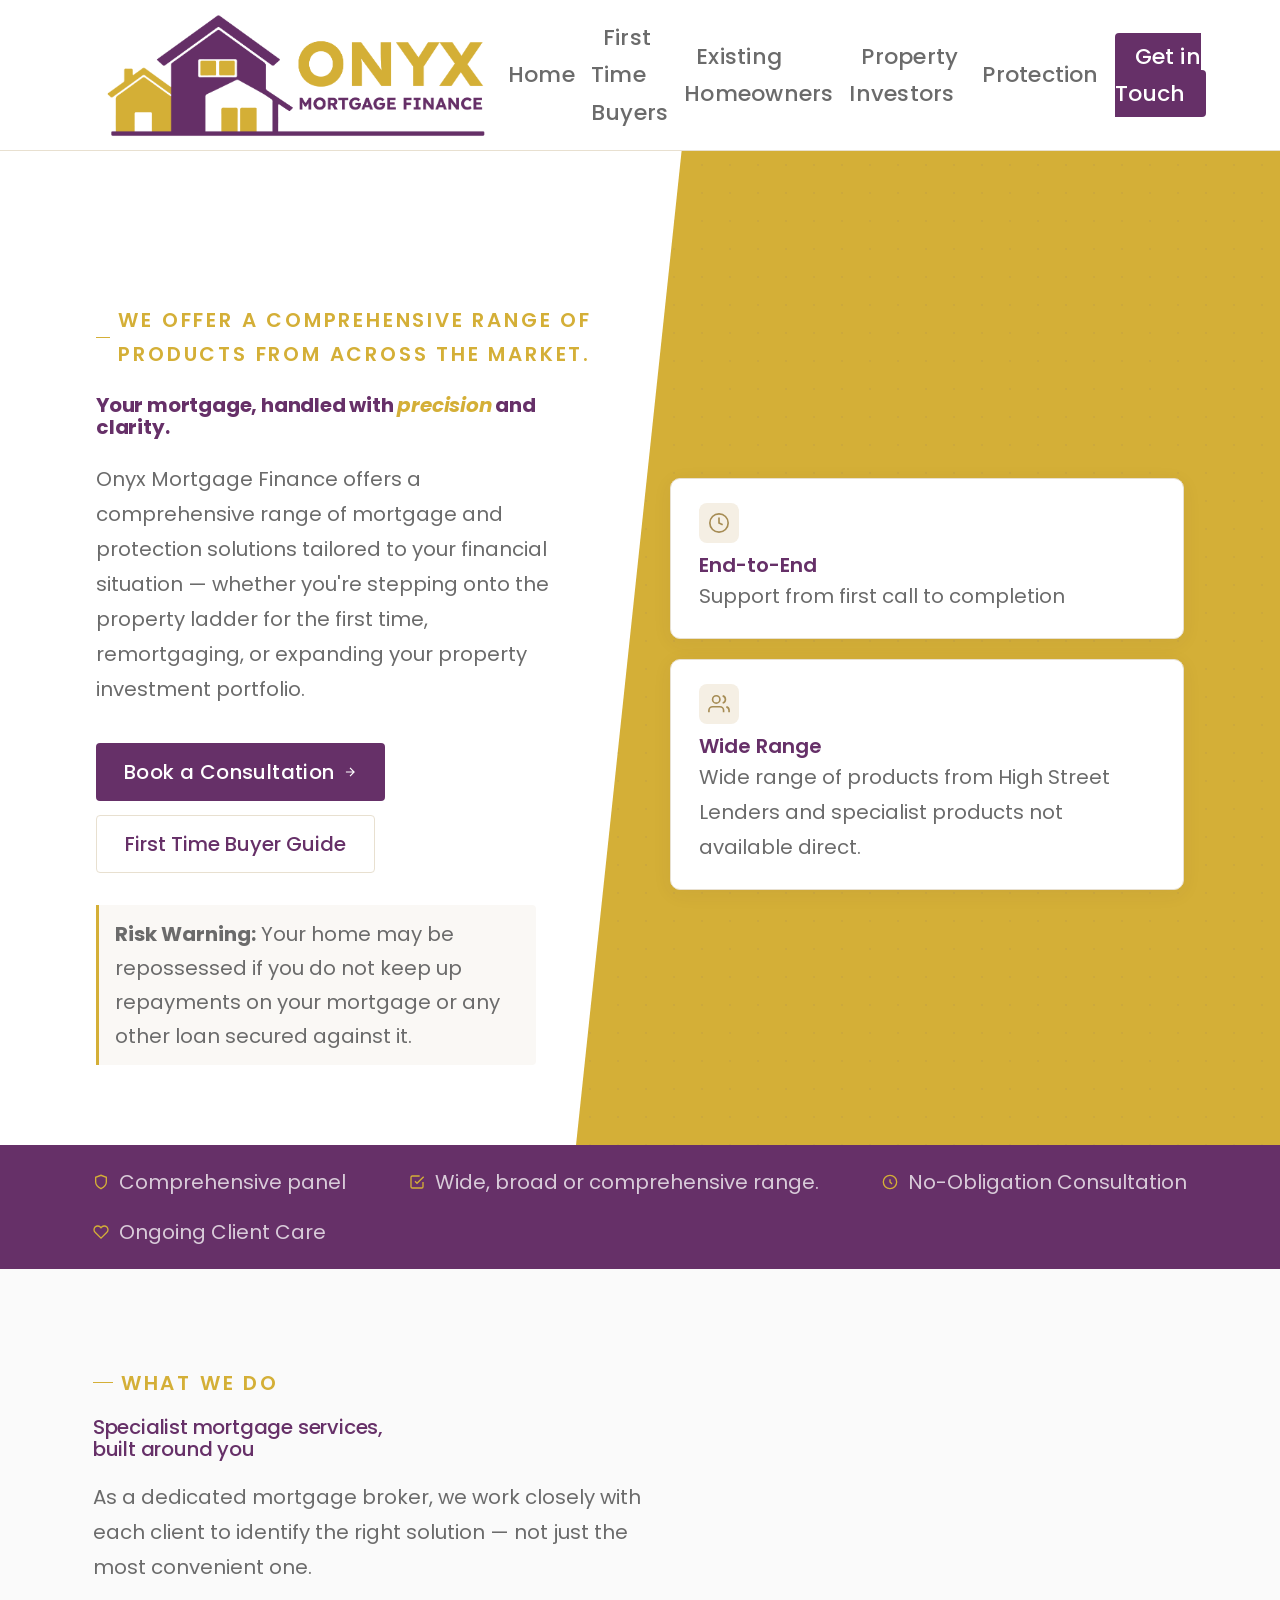
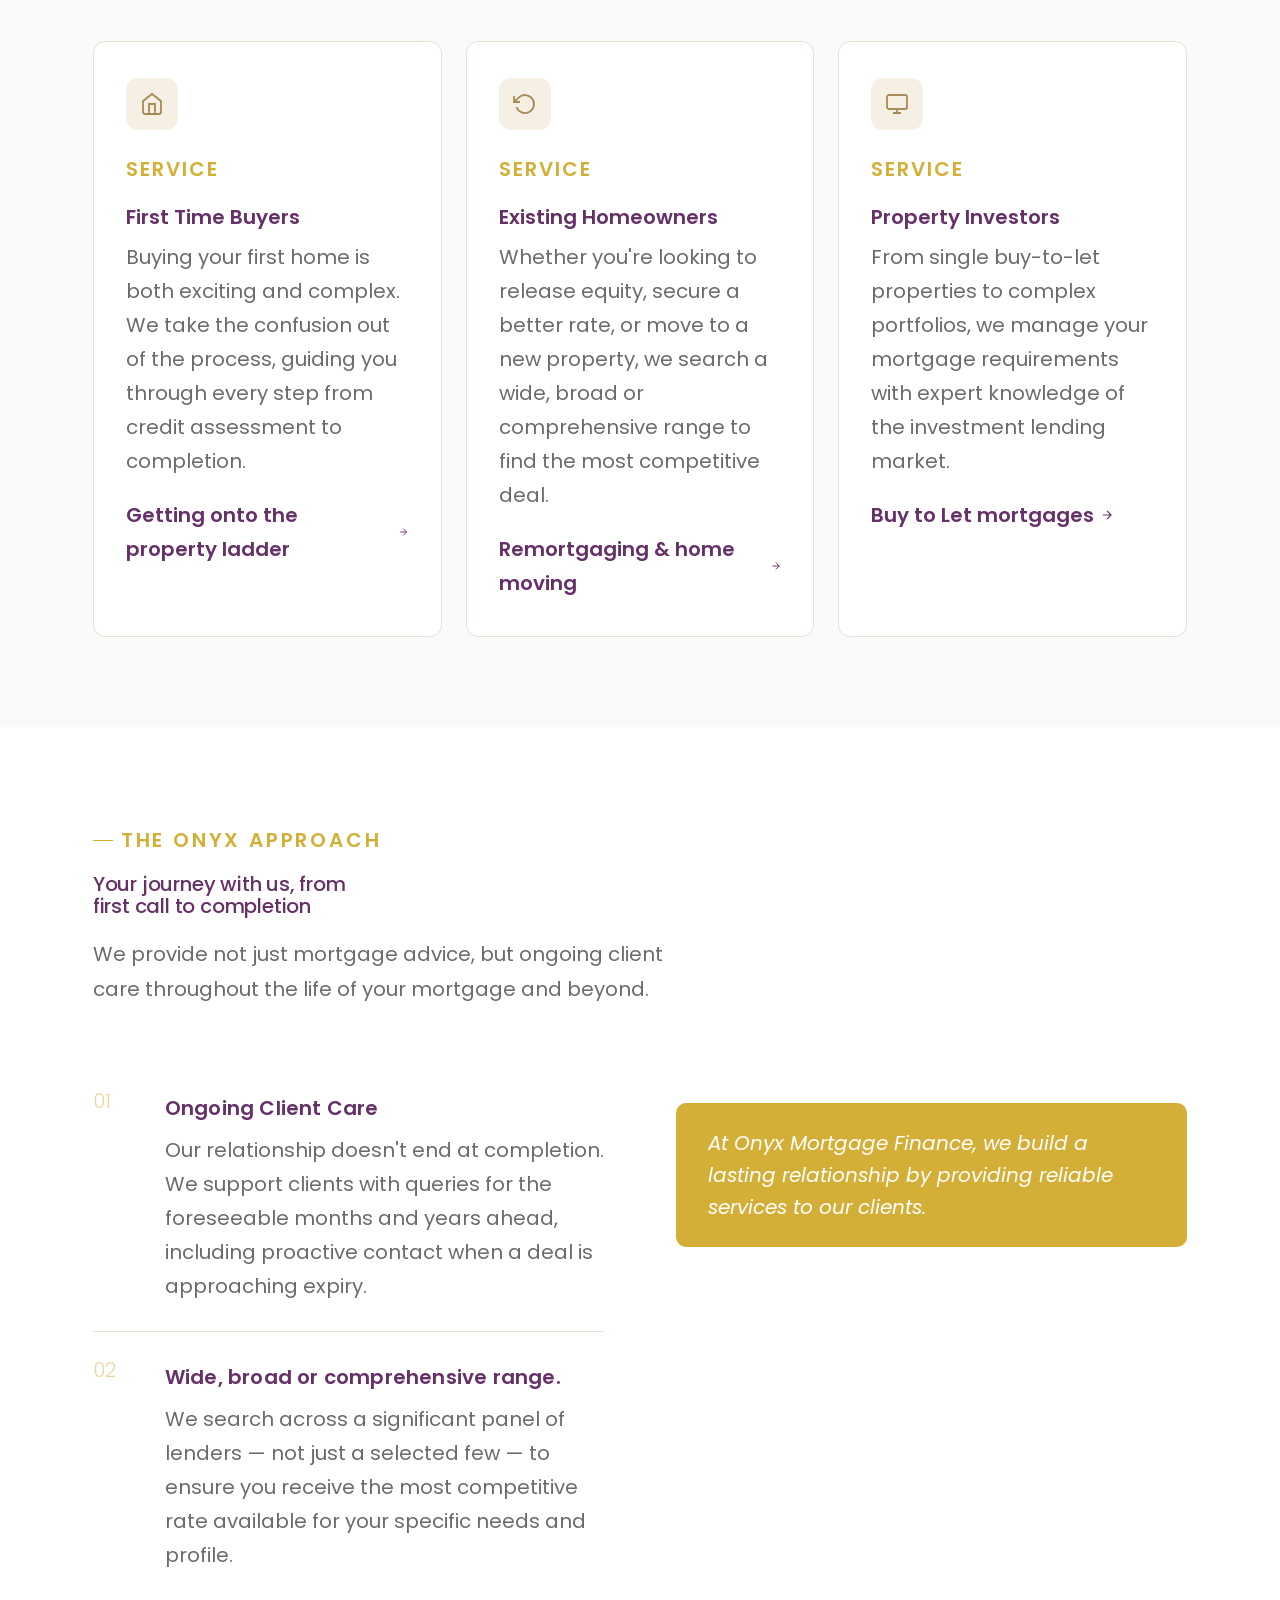
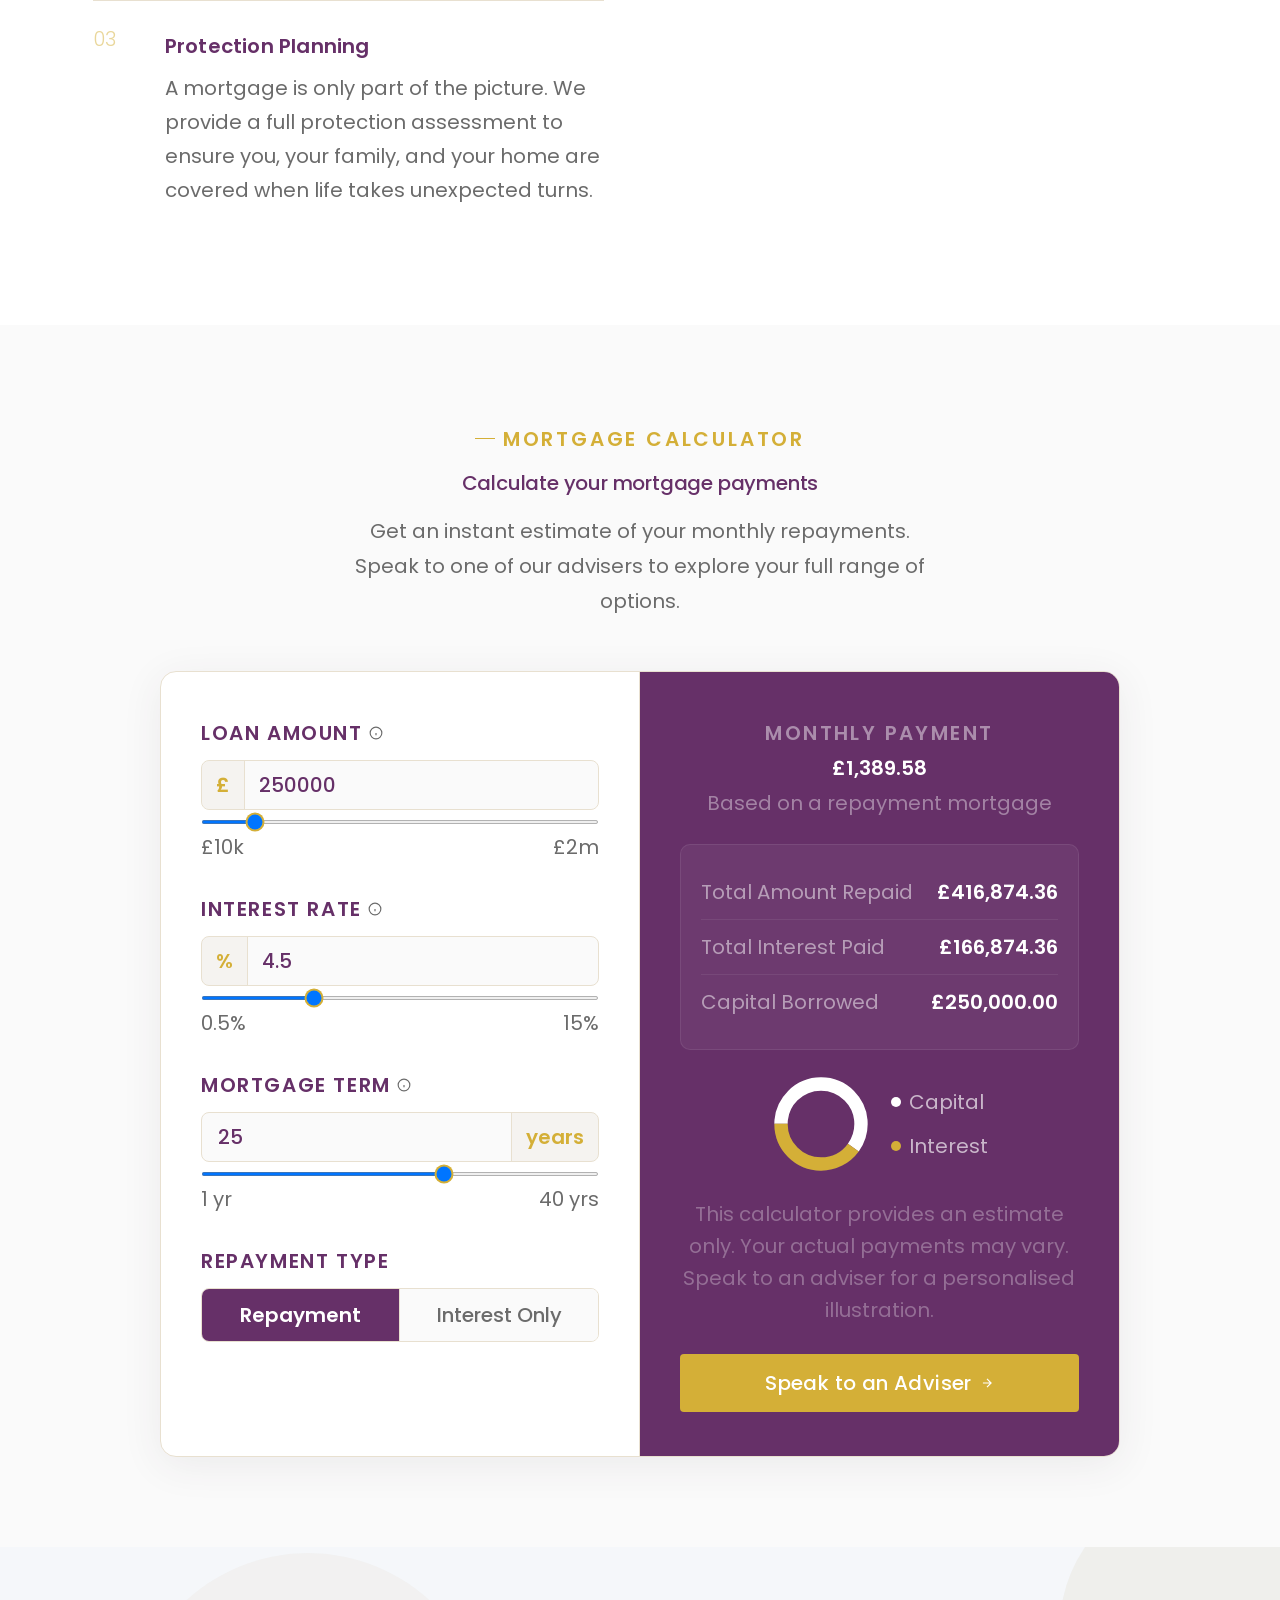
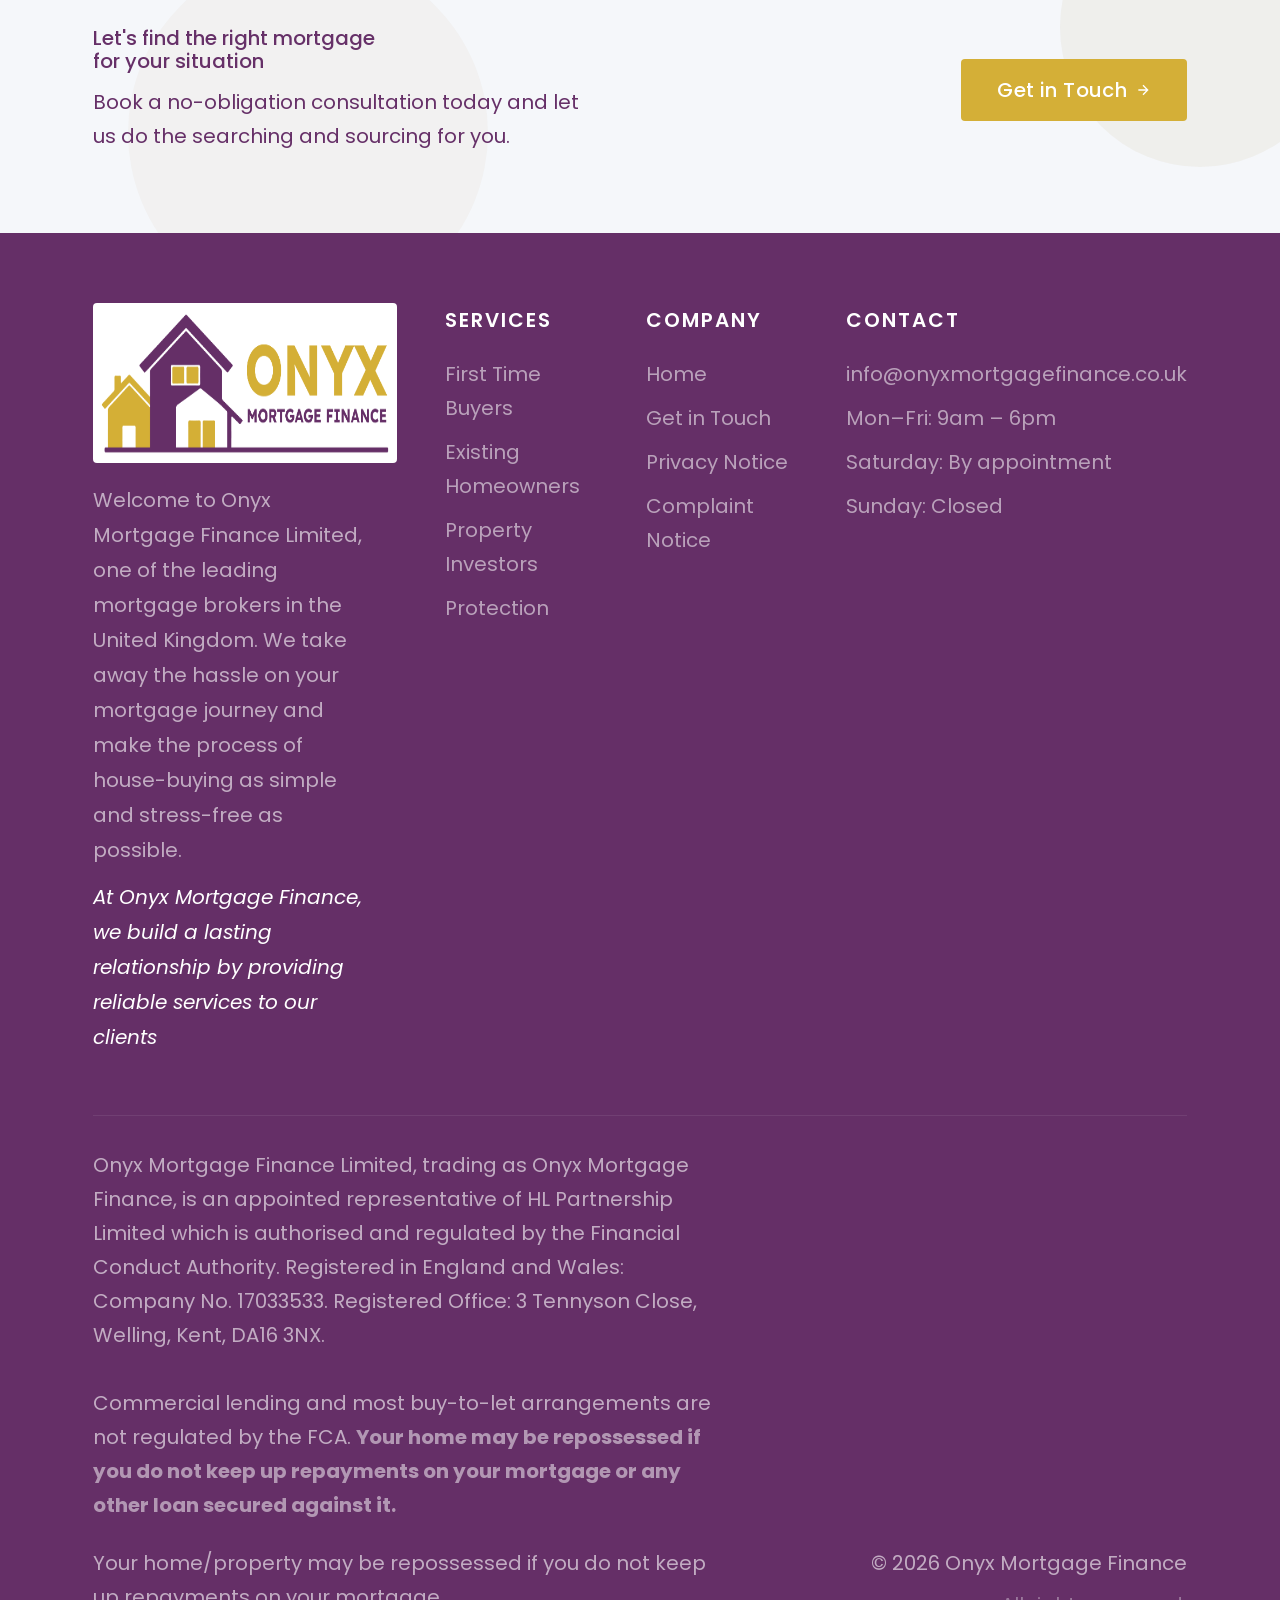
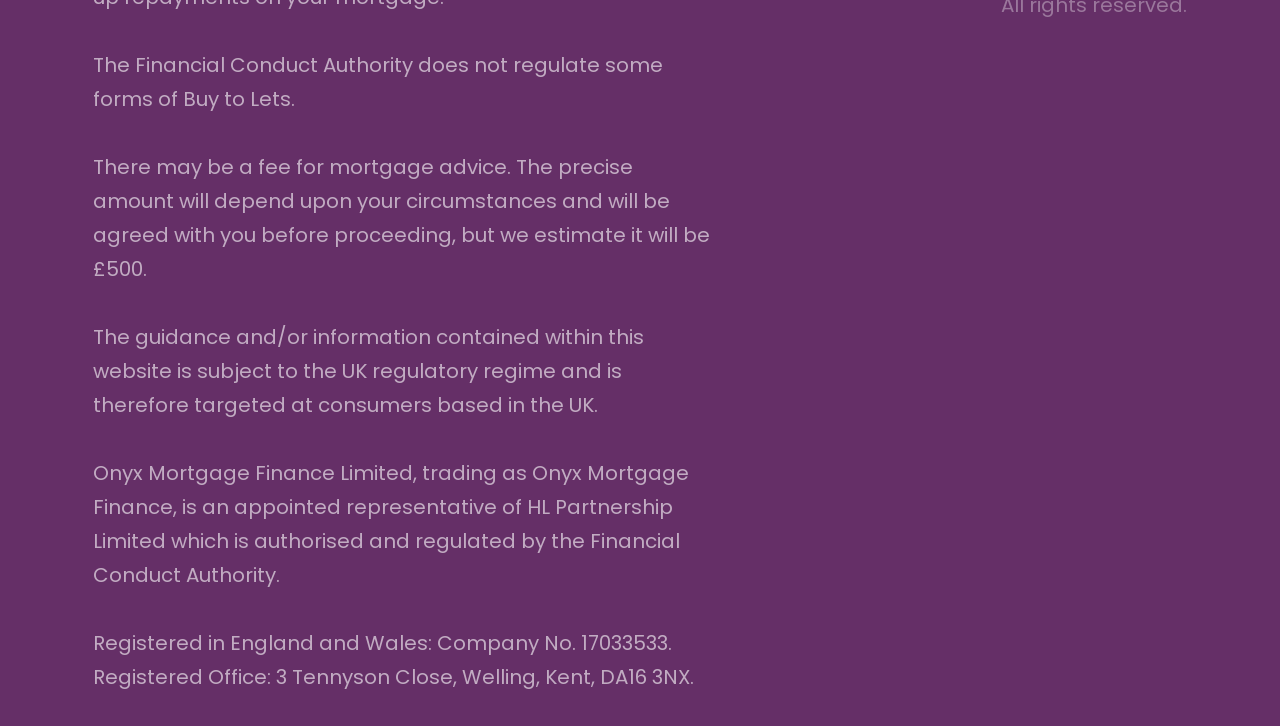
==== commit 1731ff2e: "Refactor code structure for improved readability and maintainability" ====
--- a/index.html
+++ b/index.html
@@ -6,10 +6,10 @@
     <title>
       Onyx Mortgage Finance – Your mortgage, handled with precision and clarity
     </title>
-    <link href="https://fonts.googleapis.com" rel="preconnect" />
-    <link crossorigin="" href="https://fonts.gstatic.com" rel="preconnect" />
+    <link rel="preconnect" href="https://fonts.googleapis.com" />
+    <link rel="preconnect" href="https://fonts.gstatic.com" crossorigin />
     <link
-      href="https://fonts.googleapis.com/css2?family=Cormorant+Garamond:ital,wght@0,300;0,400;0,500;0,600;1,300;1,400&amp;family=DM+Sans:wght@300;400;500;600&amp;display=swap"
+      href="https://fonts.googleapis.com/css2?family=Poppins:ital,wght@0,100;0,200;0,300;0,400;0,500;0,600;0,700;0,800;0,900;1,100;1,200;1,300;1,400;1,500;1,600;1,700;1,800;1,900&display=swap"
       rel="stylesheet"
     />
     <link href="./favicon.jpg" rel="icon" />
@@ -981,7 +981,7 @@
                 margin-top: 12px;
                 font-style: italic;
                 color: white;
-                font-size: 14px;
+                font-size: 16px;
               "
             >
               At Onyx Mortgage Finance, we build a lasting relationship by
--- a/styles.css
+++ b/styles.css
@@ -1,1959 +1,1968 @@
-:root {
-  --gold: #d4af37;
-  --gold-light: #d4af37;
-  --gold-pale: #f5efe4;
-  --dark: #663068;
-  --dark-light: #663068;
-  --white: #ffffff;
-  --off-white: #fafafa;
-  --text: #663068;
-  --text-light: #6b6b6b;
-  --border: #e8e0d0;
-  --border-color: #e0e0e0;
-}
-
-* {
-  margin: 0;
-  padding: 0;
-  box-sizing: border-box;
-}
-
-html {
-  scroll-behavior: smooth;
-}
-
-body {
-  font-family: 'DM Sans', sans-serif;
-  color: var(--text);
-  background: var(--white);
-  font-size: 16px;
-  line-height: 1.7;
-  overflow-x: hidden;
-}
-
-.page {
-  display: none;
-}
-.page.active {
-  display: block;
-}
-
-/* NAV */
-nav {
-  /* position: fixed; */
-  top: 0;
-  left: 0;
-  right: 0;
-  z-index: 1000;
-  background: rgba(255, 255, 255, 0.97);
-  backdrop-filter: blur(12px);
-  border-bottom: 1px solid var(--border);
-  transition: box-shadow 0.3s;
-}
-nav.scrolled {
-  box-shadow: 0 2px 30px rgba(64, 54, 70, 0.08);
-}
-
-.nav-inner {
-  max-width: 1200px;
-  margin: 0 auto;
-  padding: 0 32px;
-  display: flex;
-  align-items: center;
-  justify-content: space-between;
-  height: 150px;
-}
-
-.nav-logo {
-  display: flex;
-  align-items: center;
-  gap: 10px;
-  cursor: pointer;
-  text-decoration: none;
-}
-
-.nav-logo-mark {
-  width: 250px;
-  /* height: 150px; */
-  border-radius: 4px;
-  display: flex;
-  align-items: center;
-  justify-content: center;
-  flex-shrink: 0;
-}
-
-.nav-logo-mark img {
-  width: 100%;
-  height: auto;
-}
-
-.nav-logo-text {
-  display: flex;
-  flex-direction: column;
-  line-height: 1.1;
-}
-
-.nav-logo-text span:first-child {
-  font-size: 18px;
-  font-weight: 600;
-  color: var(--dark);
-  letter-spacing: 0.02em;
-}
-
-.nav-logo-text span:last-child {
-  font-size: 10px;
-  font-weight: 500;
-  color: var(--gold);
-  letter-spacing: 0.12em;
-  text-transform: uppercase;
-}
-
-.nav-links {
-  display: flex;
-  align-items: center;
-  gap: 4px;
-  list-style: none;
-}
-
-.nav-links a {
-  font-size: 13.5px;
-  font-weight: 500;
-  color: var(--text-light);
-  text-decoration: none;
-  padding: 6px 12px;
-  border-radius: 4px;
-  transition:
-    color 0.2s,
-    background 0.2s;
-  cursor: pointer;
-  letter-spacing: 0.01em;
-}
-
-.nav-links a:hover,
-.nav-links a.active {
-  color: var(--dark);
-  background: var(--gold-pale);
-}
-
-.nav-cta {
-  background: var(--dark) !important;
-  color: var(--white) !important;
-  padding: 8px 20px !important;
-  border-radius: 4px;
-}
-
-.nav-cta:hover {
-  background: var(--gold) !important;
-  color: var(--white) !important;
-}
-
-/* HAMBURGER */
-.hamburger {
-  display: none;
-  flex-direction: column;
-  gap: 5px;
-  cursor: pointer;
-  padding: 4px;
-}
-.hamburger span {
-  width: 24px;
-  height: 2px;
-  background: var(--dark);
-  transition: all 0.3s;
-  border-radius: 2px;
-}
-.mobile-menu {
-  display: none;
-  position: fixed;
-  top: 72px;
-  left: 0;
-  right: 0;
-  background: white;
-  border-bottom: 1px solid var(--border);
-  padding: 20px 24px;
-  z-index: 999;
-  box-shadow: 0 8px 32px rgba(0, 0, 0, 0.08);
-}
-.mobile-menu.open {
-  display: block;
-}
-.mobile-menu a {
-  display: block;
-  padding: 12px 0;
-  border-bottom: 1px solid var(--border);
-  color: var(--text);
-  text-decoration: none;
-  font-weight: 500;
-  font-size: 15px;
-  cursor: pointer;
-}
-.mobile-menu a:last-child {
-  border-bottom: none;
-}
-
-/* HERO */
-.hero {
-  padding-top: 72px;
-  min-height: 100vh;
-  display: flex;
-  align-items: center;
-  position: relative;
-  overflow: hidden;
-  background: var(--white);
-}
-
-.hero-bg-pattern {
-  position: absolute;
-  top: 0;
-  right: 0;
-  width: 55%;
-  height: 100%;
-  background: var(--gold);
-  clip-path: polygon(15% 0, 100% 0, 100% 100%, 0% 100%);
-  z-index: 0;
-}
-
-.hero-bg-dots {
-  position: absolute;
-  top: 0;
-  right: 0;
-  width: 55%;
-  height: 100%;
-  background-image: radial-gradient(
-    circle,
-    rgba(166, 140, 84, 0.18) 1px,
-    transparent 1px
-  );
-  background-size: 28px 28px;
-  clip-path: polygon(15% 0, 100% 0, 100% 100%, 0% 100%);
-  z-index: 1;
-}
-
-.hero-inner {
-  max-width: 1200px;
-  margin: 0 auto;
-  padding: 80px 32px;
-  position: relative;
-  z-index: 2;
-  display: grid;
-  grid-template-columns: 1fr 1fr;
-  align-items: center;
-  gap: 60px;
-}
-
-.hero-label {
-  display: inline-flex;
-  align-items: center;
-  gap: 8px;
-  font-size: 16px;
-  font-weight: 600;
-  letter-spacing: 0.14em;
-  text-transform: uppercase;
-  color: var(--gold);
-  margin-bottom: 24px;
-}
-
-.hero-label::before {
-  content: '';
-  width: 28px;
-  height: 1px;
-  background: var(--gold);
-}
-
-.hero h1 {
-  font-size: clamp(42px, 5vw, 68px);
-  font-weight: bolder;
-  line-height: 1.08;
-  color: var(--dark);
-  margin-bottom: 24px;
-  letter-spacing: -0.01em;
-}
-
-.hero h1 em {
-  /* font-style: italic; */
-  color: var(--gold);
-}
-
-.hero p {
-  font-size: 18px;
-  line-height: 1.75;
-  color: var(--text-light);
-  max-width: 460px;
-  margin-bottom: 36px;
-}
-
-.hero-buttons {
-  display: flex;
-  gap: 14px;
-  flex-wrap: wrap;
-  margin-bottom: 32px;
-}
-
-.btn-primary {
-  background: var(--text);
-  color: white;
-  border: none;
-  padding: 14px 28px;
-  font-family: 'DM Sans', sans-serif;
-  font-size: 16px;
-  font-weight: 500;
-  letter-spacing: 0.02em;
-  cursor: pointer;
-  border-radius: 4px;
-  transition:
-    background 0.2s,
-    transform 0.2s;
-  text-decoration: none;
-  display: inline-flex;
-  align-items: center;
-  gap: 8px;
-}
-
-.btn-primary:hover {
-  background: var(--gold);
-  transform: translateY(-1px);
-}
-
-.btn-secondary {
-  background: transparent;
-  color: var(--dark);
-  border: 1.5px solid var(--border);
-  padding: 13px 28px;
-  font-family: 'DM Sans', sans-serif;
-  font-size: 14px;
-  font-weight: 500;
-  cursor: pointer;
-  border-radius: 4px;
-  transition: all 0.2s;
-  text-decoration: none;
-  display: inline-flex;
-  align-items: center;
-  gap: 8px;
-}
-
-.btn-secondary:hover {
-  border-color: var(--gold);
-  color: var(--gold);
-  transform: translateY(-1px);
-}
-
-.hero-risk {
-  font-size: 16px;
-  color: var(--text-light);
-  padding: 12px 16px;
-  background: rgba(166, 140, 84, 0.06);
-  border-left: 3px solid var(--gold);
-  border-radius: 0 4px 4px 0;
-  max-width: 440px;
-}
-
-.hero-stats {
-  display: flex;
-  flex-direction: column;
-  gap: 20px;
-}
-
-.hero-stat-card {
-  background: white;
-  border: 1px solid var(--border);
-  border-radius: 10px;
-  padding: 24px 28px;
-  box-shadow: 0 4px 20px rgba(64, 54, 70, 0.06);
-  transition:
-    transform 0.3s,
-    box-shadow 0.3s;
-}
-
-.hero-stat-card:hover {
-  transform: translateX(6px);
-  box-shadow: 0 8px 32px rgba(64, 54, 70, 0.1);
-}
-
-.hero-stat-icon {
-  width: 40px;
-  height: 40px;
-  background: var(--gold-pale);
-  border-radius: 8px;
-  display: flex;
-  align-items: center;
-  justify-content: center;
-  margin-bottom: 12px;
-}
-
-.hero-stat-card h3 {
-  font-size: 32px;
-  font-weight: 600;
-  color: var(--dark);
-  line-height: 1;
-  margin-bottom: 4px;
-}
-
-.hero-stat-card p {
-  font-size: 16px;
-  color: var(--text-light);
-  margin: 0;
-}
-
-/* TRUST BAR */
-.trust-bar {
-  background: var(--dark);
-  padding: 20px 32px;
-}
-
-.trust-bar-inner {
-  max-width: 1200px;
-  margin: 0 auto;
-  display: flex;
-  align-items: center;
-  justify-content: space-between;
-  flex-wrap: wrap;
-  gap: 16px;
-}
-
-.trust-item {
-  display: flex;
-  align-items: center;
-  gap: 10px;
-  color: rgba(255, 255, 255, 0.75);
-  font-size: 16px;
-  font-weight: 400;
-}
-
-.trust-item svg {
-  color: var(--gold);
-  flex-shrink: 0;
-}
-
-/* SECTIONS */
-.section {
-  padding: 90px 32px;
-}
-
-.section-inner {
-  max-width: 1200px;
-  margin: 0 auto;
-}
-
-.section-label {
-  display: inline-flex;
-  align-items: center;
-  gap: 8px;
-  font-size: 16px;
-  font-weight: 600;
-  letter-spacing: 0.14em;
-  text-transform: uppercase;
-  color: var(--gold);
-  margin-bottom: 16px;
-}
-
-.section-label::before {
-  content: '';
-  width: 20px;
-  height: 1px;
-  background: var(--gold);
-}
-
-.section-title {
-  font-size: clamp(32px, 4vw, 48px);
-  font-weight: 500;
-  color: var(--dark);
-  line-height: 1.1;
-  margin-bottom: 20px;
-  letter-spacing: -0.01em;
-}
-
-.section-intro {
-  font-size: 16px;
-  color: var(--text-light);
-  max-width: 580px;
-  line-height: 1.75;
-}
-
-/* SERVICES GRID */
-.services-section {
-  background: var(--off-white);
-}
-
-.services-header {
-  display: flex;
-  justify-content: space-between;
-  align-items: flex-end;
-  margin-bottom: 56px;
-  flex-wrap: wrap;
-  gap: 24px;
-}
-
-.services-grid {
-  display: grid;
-  grid-template-columns: repeat(3, 1fr);
-  gap: 24px;
-}
-
-.service-card {
-  background: white;
-  border: 1px solid var(--border);
-  border-radius: 12px;
-  padding: 36px 32px;
-  cursor: pointer;
-  transition: all 0.3s;
-  position: relative;
-  overflow: hidden;
-}
-
-.service-card::before {
-  content: '';
-  position: absolute;
-  bottom: 0;
-  left: 0;
-  right: 0;
-  height: 3px;
-  background: var(--gold);
-  transform: scaleX(0);
-  transition: transform 0.3s;
-}
-
-.service-card:hover {
-  transform: translateY(-4px);
-  box-shadow: 0 16px 48px rgba(64, 54, 70, 0.12);
-  border-color: transparent;
-}
-
-.service-card:hover::before {
-  transform: scaleX(1);
-}
-
-.service-icon {
-  width: 52px;
-  height: 52px;
-  background: var(--gold-pale);
-  border-radius: 12px;
-  display: flex;
-  align-items: center;
-  justify-content: center;
-  margin-bottom: 22px;
-}
-
-.service-card h3 {
-  font-size: 22px;
-  font-weight: 600;
-  color: var(--dark);
-  margin-bottom: 6px;
-}
-
-.service-card .service-sub {
-  font-size: 14px;
-  font-weight: 600;
-  letter-spacing: 0.1em;
-  text-transform: uppercase;
-  color: var(--gold);
-  margin-bottom: 14px;
-}
-
-.service-card p {
-  font-size: 16px;
-  color: var(--text-light);
-  line-height: 1.7;
-  margin-bottom: 20px;
-}
-
-.service-link {
-  font-size: 16px;
-  font-weight: 600;
-  color: var(--dark);
-  display: flex;
-  align-items: center;
-  gap: 6px;
-  transition:
-    color 0.2s,
-    gap 0.2s;
-}
-
-.service-card:hover .service-link {
-  color: var(--gold);
-  gap: 10px;
-}
-
-/* APPROACH */
-.approach-section {
-  background: white;
-}
-
-.approach-grid {
-  display: grid;
-  grid-template-columns: 1fr 1fr;
-  gap: 72px;
-  align-items: start;
-  margin-top: 56px;
-}
-
-.approach-steps {
-  display: flex;
-  flex-direction: column;
-  gap: 0;
-}
-
-.approach-step {
-  display: flex;
-  gap: 24px;
-  padding: 28px 0;
-  border-bottom: 1px solid var(--border);
-  transition: all 0.2s;
-}
-
-.approach-step:last-child {
-  border-bottom: none;
-}
-
-.step-num {
-  font-size: 42px;
-  font-weight: 300;
-  color: var(--gold);
-  opacity: 0.5;
-  line-height: 1;
-  flex-shrink: 0;
-  width: 48px;
-}
-
-.step-content h4 {
-  font-size: 16px;
-  font-weight: 600;
-  color: var(--dark);
-  margin-bottom: 8px;
-  letter-spacing: 0.01em;
-}
-
-.step-content p {
-  font-size: 16px;
-  color: var(--text-light);
-  line-height: 1.7;
-}
-
-.approach-quote {
-  background: #663068;
-  border-radius: 16px;
-  padding: 48px 40px;
-  position: relative;
-  overflow: hidden;
-}
-
-.approach-quote::before {
-  content: '"';
-  position: absolute;
-  top: -20px;
-  right: 24px;
-  font-size: 200px;
-  color: rgba(166, 140, 84, 0.1);
-  line-height: 1;
-  pointer-events: none;
-}
-
-.approach-quote blockquote {
-  font-size: 22px;
-  font-style: italic;
-  font-weight: 400;
-  color: white;
-  line-height: 1.6;
-  margin-bottom: 24px;
-  position: relative;
-  z-index: 1;
-}
-
-.approach-quote cite {
-  font-size: 16px;
-  color: var(--gold);
-  font-style: normal;
-  font-weight: 500;
-  letter-spacing: 0.05em;
-  text-transform: uppercase;
-}
-
-.calc-section {
-  background: var(--off-white);
-}
-
-.calc-header {
-  text-align: center;
-  margin-bottom: 52px;
-}
-.calc-header .section-label {
-  justify-content: center;
-}
-.calc-header .section-intro {
-  margin: 0 auto;
-}
-
-.calc-wrapper {
-  display: grid;
-  grid-template-columns: 1fr 1fr;
-  gap: 0;
-  background: white;
-  border: 1px solid var(--border);
-  border-radius: 16px;
-  overflow: hidden;
-  box-shadow: 0 8px 40px rgba(64, 54, 70, 0.08);
-  max-width: 960px;
-  margin: 0 auto;
-}
-
-/* INPUTS PANEL */
-.calc-inputs {
-  padding: 44px 40px;
-  border-right: 1px solid var(--border);
-  display: flex;
-  flex-direction: column;
-  gap: 28px;
-}
-
-.calc-field-group {
-  display: flex;
-  flex-direction: column;
-  gap: 10px;
-}
-
-.calc-label {
-  font-size: 12.5px;
-  font-weight: 600;
-  letter-spacing: 0.08em;
-  text-transform: uppercase;
-  color: var(--dark);
-  display: flex;
-  align-items: center;
-  gap: 6px;
-}
-
-.calc-tooltip {
-  color: var(--text-light);
-  cursor: help;
-  display: flex;
-  align-items: center;
-  position: relative;
-}
-
-.calc-input-wrap {
-  display: flex;
-  align-items: center;
-  border: 1.5px solid var(--border);
-  border-radius: 8px;
-  overflow: hidden;
-  background: var(--off-white);
-  transition: border-color 0.2s;
-}
-.calc-input-wrap:focus-within {
-  border-color: var(--gold);
-  background: white;
-}
-
-.calc-prefix,
-.calc-suffix {
-  padding: 0 14px;
-  font-size: 15px;
-  font-weight: 600;
-  color: var(--gold);
-  background: rgba(166, 140, 84, 0.06);
-  height: 48px;
-  display: flex;
-  align-items: center;
-  flex-shrink: 0;
-  border-right: 1px solid var(--border);
-}
-.calc-suffix {
-  border-right: none;
-  border-left: 1px solid var(--border);
-}
-
-.calc-input {
-  flex: 1;
-  border: none;
-  outline: none;
-  background: transparent;
-  font-family: 'DM Sans', sans-serif;
-  font-size: 16px;
-  font-weight: 500;
-  color: var(--dark);
-  padding: 0 14px;
-  height: 48px;
-  -moz-appearance: textfield;
-  appearance: textfield;
-}
-.calc-input::-webkit-outer-spin-button,
-.calc-input::-webkit-inner-spin-button {
-  -webkit-appearance: none;
-}
-
-.calc-range {
-  -webkit-appearance: none;
-  appearance: textfield;
-  width: 100%;
-  height: 4px;
-  border-radius: 2px;
-  background: var(--border);
-  outline: none;
-  cursor: pointer;
-}
-.calc-range::-webkit-slider-thumb {
-  -webkit-appearance: none;
-  width: 18px;
-  height: 18px;
-  border-radius: 50%;
-  background: var(--gold);
-  cursor: pointer;
-  border: 3px solid white;
-  box-shadow: 0 0 0 1.5px var(--gold);
-  transition: transform 0.15s;
-}
-.calc-range::-webkit-slider-thumb:hover {
-  transform: scale(1.2);
-}
-.calc-range::-moz-range-thumb {
-  width: 18px;
-  height: 18px;
-  border-radius: 50%;
-  background: var(--gold);
-  cursor: pointer;
-  border: 3px solid white;
-}
-
-.calc-range-labels {
-  display: flex;
-  justify-content: space-between;
-  font-size: 11px;
-  color: var(--text-light);
-  margin-top: -4px;
-}
-
-.calc-toggle-group {
-  display: flex;
-  gap: 0;
-  border: 1.5px solid var(--border);
-  border-radius: 8px;
-  overflow: hidden;
-}
-.calc-toggle {
-  flex: 1;
-  padding: 11px 16px;
-  border: none;
-  background: var(--off-white);
-  font-family: 'DM Sans', sans-serif;
-  font-size: 13.5px;
-  font-weight: 500;
-  color: var(--text-light);
-  cursor: pointer;
-  transition: all 0.2s;
-}
-.calc-toggle + .calc-toggle {
-  border-left: 1.5px solid var(--border);
-}
-.calc-toggle.active {
-  background: var(--dark);
-  color: white;
-  font-weight: 600;
-}
-
-/* RESULTS PANEL */
-.calc-results {
-  padding: 44px 40px;
-  background: var(--dark);
-  display: flex;
-  flex-direction: column;
-  gap: 24px;
-}
-
-.calc-results-top {
-  text-align: center;
-}
-
-.calc-results-label {
-  font-size: 12px;
-  font-weight: 600;
-  letter-spacing: 0.12em;
-  text-transform: uppercase;
-  color: rgba(255, 255, 255, 0.45);
-  margin-bottom: 8px;
-}
-
-.calc-monthly {
-  font-size: 56px;
-  font-weight: 600;
-  color: white;
-  line-height: 1;
-  margin-bottom: 8px;
-  transition: all 0.3s;
-}
-
-.calc-repayment-note {
-  font-size: 12px;
-  color: rgba(255, 255, 255, 0.4);
-}
-
-.calc-breakdown {
-  background: rgba(255, 255, 255, 0.05);
-  border: 1px solid rgba(255, 255, 255, 0.08);
-  border-radius: 10px;
-  padding: 20px;
-  display: flex;
-  flex-direction: column;
-  gap: 0;
-}
-
-.calc-breakdown-item {
-  display: flex;
-  justify-content: space-between;
-  align-items: center;
-  padding: 10px 0;
-}
-
-.calc-breakdown-divider {
-  height: 1px;
-  background: rgba(255, 255, 255, 0.07);
-}
-
-.calc-breakdown-label {
-  font-size: 13px;
-  color: rgba(255, 255, 255, 0.5);
-}
-
-.calc-breakdown-value {
-  font-size: 15px;
-  font-weight: 600;
-  color: white;
-  transition: all 0.3s;
-}
-
-/* DONUT */
-.calc-chart-wrap {
-  display: flex;
-  align-items: center;
-  gap: 20px;
-  justify-content: center;
-}
-
-.calc-donut {
-  width: 100px;
-  height: 100px;
-  transform: rotate(-90deg);
-  flex-shrink: 0;
-}
-
-.calc-donut-bg {
-  stroke: rgba(255, 255, 255, 0.06);
-}
-.calc-donut-capital {
-  stroke: var(--white, #5c5066);
-  transition: stroke-dasharray 0.6s ease;
-}
-.calc-donut-interest {
-  stroke: var(--gold);
-  transition:
-    stroke-dasharray 0.6s ease,
-    stroke-dashoffset 0.6s ease;
-}
-
-.calc-chart-legend {
-  display: flex;
-  flex-direction: column;
-  gap: 10px;
-}
-
-.calc-legend-item {
-  display: flex;
-  align-items: center;
-  gap: 8px;
-  font-size: 13px;
-  color: rgba(255, 255, 255, 0.65);
-}
-
-.calc-legend-dot {
-  width: 10px;
-  height: 10px;
-  border-radius: 50%;
-  flex-shrink: 0;
-}
-
-.calc-disclaimer {
-  font-size: 11.5px;
-  color: rgba(255, 255, 255, 0.3);
-  line-height: 1.6;
-  text-align: center;
-}
-
-.speak {
-  color: white;
-  border: none;
-  padding: 14px 28px;
-  font-family: 'DM Sans', sans-serif;
-  font-size: 16px;
-  font-weight: 500;
-  letter-spacing: 0.02em;
-  cursor: pointer;
-  border-radius: 4px;
-  transition:
-    background 0.2s,
-    transform 0.2s;
-  text-decoration: none;
-  display: inline-flex;
-  align-items: center;
-  gap: 8px;
-  background-color: var(--gold) !important;
-}
-
-/* RESPONSIVE */
-@media (max-width: 768px) {
-  .calc-wrapper {
-    grid-template-columns: 1fr;
-  }
-  .calc-inputs {
-    border-right: none;
-    border-bottom: 1px solid var(--border);
-    padding: 32px 24px;
-  }
-  .calc-results {
-    padding: 32px 24px;
-  }
-  .calc-monthly {
-    font-size: 42px;
-  }
-}
-
-.trust-statement {
-  margin-top: 40px;
-  padding: 24px 28px;
-  background: var(--gold);
-  border-radius: 10px;
-  border-left: 4px solid var(--gold);
-}
-
-.trust-statement p {
-  font-size: 17px;
-  font-style: italic;
-  color: #fff;
-  line-height: 1.6;
-}
-
-/* TESTIMONIALS */
-.testimonials-section {
-  background: var(--off-white);
-}
-
-.testimonials-grid {
-  display: grid;
-  grid-template-columns: repeat(3, 1fr);
-  gap: 24px;
-  margin-top: 48px;
-}
-
-.testimonial-card {
-  background: white;
-  border: 1px solid var(--border);
-  border-radius: 12px;
-  padding: 32px 28px;
-  position: relative;
-}
-
-.stars {
-  display: flex;
-  gap: 3px;
-  margin-bottom: 18px;
-  color: var(--gold);
-}
-
-.testimonial-card blockquote {
-  font-size: 15px;
-  line-height: 1.75;
-  color: var(--text);
-  margin-bottom: 20px;
-  font-style: italic;
-}
-
-.testimonial-author {
-  display: flex;
-  align-items: center;
-  gap: 12px;
-}
-
-.author-avatar {
-  width: 40px;
-  height: 40px;
-  background: var(--dark);
-  border-radius: 50%;
-  display: flex;
-  align-items: center;
-  justify-content: center;
-  font-size: 18px;
-  color: var(--gold);
-  font-weight: 600;
-  flex-shrink: 0;
-}
-
-.author-info span:first-child {
-  display: block;
-  font-size: 16px;
-  font-weight: 600;
-  color: var(--dark);
-}
-
-.author-info span:last-child {
-  font-size: 15px;
-  color: var(--text-light);
-}
-
-/* PARTNERS SLIDER */
-.partners-section {
-  background: white;
-  padding: 70px 0;
-  overflow: hidden;
-}
-
-.partners-header {
-  text-align: center;
-  padding: 0 32px;
-  margin-bottom: 48px;
-}
-
-.partners-track-wrap {
-  position: relative;
-  overflow: hidden;
-}
-
-.partners-track-wrap::before,
-.partners-track-wrap::after {
-  content: '';
-  position: absolute;
-  top: 0;
-  width: 120px;
-  height: 100%;
-  z-index: 2;
-  pointer-events: none;
-}
-
-.partners-track-wrap::before {
-  left: 0;
-  background: linear-gradient(to right, white, transparent);
-}
-
-.partners-track-wrap::after {
-  right: 0;
-  background: linear-gradient(to left, white, transparent);
-}
-
-.partners-track {
-  display: flex;
-  gap: 0;
-  width: max-content;
-  animation: scroll-partners 40s linear infinite;
-}
-
-.partners-track:hover {
-  animation-play-state: paused;
-}
-
-@keyframes scroll-partners {
-  0% {
-    transform: translateX(0);
-  }
-  100% {
-    transform: translateX(-50%);
-  }
-}
-
-.partner-item {
-  display: flex;
-  align-items: center;
-  justify-content: center;
-  padding: 0 32px;
-  height: 80px;
-  flex-shrink: 0;
-  transition: filter 0.3s;
-  border-right: 1px solid var(--border);
-}
-
-.partner-item img {
-  width: auto;
-  height: 100%;
-}
-
-.partner-item:hover {
-  filter: grayscale(0%) opacity(1);
-}
-
-.partner-name {
-  font-size: 16px;
-  font-weight: 600;
-  color: var(--dark);
-  white-space: nowrap;
-  letter-spacing: 0.02em;
-  display: none;
-}
-
-/* CTA STRIP */
-.cta-strip {
-  background: #f5f7fa;
-  padding: 80px 32px;
-  position: relative;
-  overflow: hidden;
-}
-
-.cta-strip::before {
-  content: '';
-  position: absolute;
-  top: -60px;
-  right: -60px;
-  width: 280px;
-  height: 280px;
-  border-radius: 50%;
-  background: rgba(166, 140, 84, 0.08);
-}
-
-.cta-strip::after {
-  content: '';
-  position: absolute;
-  bottom: -80px;
-  left: 10%;
-  width: 360px;
-  height: 360px;
-  border-radius: 50%;
-  background: rgba(166, 140, 84, 0.05);
-}
-
-.cta-strip-inner {
-  max-width: 1200px;
-  margin: 0 auto;
-  display: flex;
-  align-items: center;
-  justify-content: space-between;
-  flex-wrap: wrap;
-  gap: 32px;
-  position: relative;
-  z-index: 1;
-}
-
-.cta-strip h2 {
-  font-size: clamp(28px, 3.5vw, 44px);
-  font-weight: 500;
-  color: var(--text);
-  margin-bottom: 12px;
-  line-height: 1.15;
-}
-
-.cta-strip p {
-  font-size: 16px;
-  color: var(--text);
-  max-width: 500px;
-}
-
-.btn-gold {
-  background: var(--gold);
-  color: white;
-  border: none;
-  padding: 16px 36px;
-  font-family: 'DM Sans', sans-serif;
-  font-size: 15px;
-  font-weight: 500;
-  letter-spacing: 0.02em;
-  cursor: pointer;
-  border-radius: 4px;
-  transition: all 0.2s;
-  text-decoration: none;
-  display: inline-flex;
-  align-items: center;
-  gap: 8px;
-  flex-shrink: 0;
-}
-
-.btn-gold:hover {
-  background: var(--gold-light);
-  transform: translateY(-2px);
-}
-
-/* FOOTER */
-footer {
-  background: #652f67;
-  padding: 70px 32px 32px;
-  color: rgba(255, 255, 255, 0.6);
-}
-
-.footer-inner {
-  max-width: 1200px;
-  margin: 0 auto;
-}
-
-.footer-top {
-  display: grid;
-  grid-template-columns: 2fr 1fr 1fr 1fr;
-  gap: 48px;
-  margin-bottom: 60px;
-}
-
-.footer-brand .footer-logo {
-  display: flex;
-  align-items: center;
-  gap: 10px;
-  margin-bottom: 20px;
-  cursor: pointer;
-}
-
-.footer-logo-mark {
-  width: 160;
-  height: 160px;
-  background: var(--white);
-  border-radius: 4px;
-  display: flex;
-  align-items: center;
-  justify-content: center;
-}
-
-.footer-logo-mark img {
-  width: 100%;
-  height: 100%;
-}
-
-.footer-logo-text span:first-child {
-  display: block;
-  font-size: 18px;
-  font-weight: 600;
-  color: white;
-}
-
-.footer-logo-text span:last-child {
-  display: block;
-  font-size: 10px;
-  font-weight: 500;
-  color: var(--gold);
-  letter-spacing: 0.12em;
-  text-transform: uppercase;
-}
-
-.footer-brand p {
-  font-size: 16px;
-  line-height: 1.75;
-  max-width: 280px;
-}
-
-.footer-col h4 {
-  font-size: 14px;
-  font-weight: 600;
-  letter-spacing: 0.1em;
-  text-transform: uppercase;
-  color: white;
-  margin-bottom: 20px;
-}
-
-.footer-col a {
-  display: block;
-  font-size: 16px;
-  color: rgba(255, 255, 255, 0.55);
-  text-decoration: none;
-  margin-bottom: 10px;
-  transition: color 0.2s;
-  cursor: pointer;
-}
-
-.footer-col a:hover {
-  color: var(--gold);
-}
-
-.footer-divider {
-  height: 1px;
-  background: rgba(255, 255, 255, 0.08);
-  margin-bottom: 32px;
-}
-
-.footer-bottom {
-  display: flex;
-  justify-content: space-between;
-  align-items: flex-start;
-  flex-wrap: wrap;
-  gap: 24px;
-}
-
-.footer-legal {
-  font-size: 16px;
-  line-height: 1.7;
-  max-width: 620px;
-}
-
-.footer-copyright {
-  font-size: 16px;
-  color: rgba(255, 255, 255, 0.35);
-  text-align: right;
-}
-
-/* PAGE HERO (inner pages) */
-.page-hero {
-  padding-top: 72px;
-  background: var(--gold);
-  padding-bottom: 0;
-  position: relative;
-  overflow: hidden;
-}
-
-.page-hero-inner {
-  max-width: 1200px;
-  margin: 0 auto;
-  padding: 70px 32px 60px;
-  position: relative;
-  z-index: 2;
-}
-
-.page-hero-inner .hero-label {
-  margin-bottom: 16px;
-}
-
-.page-hero-inner h1 {
-  font-size: clamp(36px, 4.5vw, 58px);
-  font-weight: 500;
-  color: var(--dark);
-  line-height: 1.1;
-  margin-bottom: 20px;
-  max-width: 680px;
-}
-
-.page-hero-inner p {
-  font-size: 16px;
-  color: var(--text-light);
-  max-width: 560px;
-  line-height: 1.75;
-}
-
-.page-hero-wave {
-  height: 60px;
-  width: 100%;
-}
-
-/* INFO BLOCK */
-.info-grid {
-  display: grid;
-  grid-template-columns: 1fr 1fr;
-  gap: 64px;
-  align-items: start;
-}
-
-.info-text h2 {
-  font-size: clamp(28px, 3vw, 42px);
-  font-weight: 500;
-  color: var(--dark);
-  line-height: 1.15;
-  margin-bottom: 20px;
-}
-
-.info-text p {
-  font-size: 16px;
-  line-height: 1.8;
-  color: var(--text-light);
-  margin-bottom: 16px;
-}
-
-/* STEPS */
-.steps-grid {
-  display: grid;
-  grid-template-columns: repeat(2, 1fr);
-  gap: 24px;
-  margin-top: 48px;
-}
-
-.step-card {
-  background: var(--off-white);
-  border: 1px solid var(--border);
-  border-radius: 12px;
-  padding: 28px 24px;
-  position: relative;
-  overflow: hidden;
-}
-
-.step-card::before {
-  content: attr(data-step);
-  position: absolute;
-  top: -8px;
-  right: 16px;
-  font-size: 80px;
-  font-weight: 300;
-  color: var(--gold);
-  opacity: 0.1;
-  line-height: 1;
-}
-
-.step-card h3 {
-  font-size: 16px;
-  font-weight: 600;
-  color: var(--dark);
-  margin-bottom: 10px;
-}
-
-.step-card p {
-  font-size: 16px;
-  color: var(--text-light);
-  line-height: 1.7;
-}
-
-/* CARDS GRID */
-.cards-grid {
-  display: grid;
-  grid-template-columns: repeat(2, 1fr);
-  gap: 20px;
-  margin-top: 48px;
-}
-
-.feature-card {
-  background: white;
-  border: 1px solid var(--border);
-  border-radius: 12px;
-  padding: 28px 24px;
-  transition: all 0.25s;
-}
-
-.feature-card:hover {
-  border-color: var(--gold);
-  box-shadow: 0 8px 24px rgba(166, 140, 84, 0.1);
-  transform: translateY(-2px);
-}
-
-.feature-card h3 {
-  font-size: 16px;
-  font-weight: 600;
-  color: var(--dark);
-  margin-bottom: 10px;
-  display: flex;
-  align-items: center;
-  gap: 10px;
-}
-
-.feature-card h3::before {
-  content: '';
-  width: 8px;
-  height: 8px;
-  background: var(--gold);
-  border-radius: 50%;
-  flex-shrink: 0;
-}
-
-.feature-card p {
-  font-size: 16px;
-  color: var(--text-light);
-  line-height: 1.7;
-}
-
-.disclaimer {
-  font-size: 14px;
-  color: var(--text-light);
-  font-style: italic;
-  margin-top: 20px;
-  padding: 12px 16px;
-  background: var(--gold-pale);
-  border-radius: 6px;
-}
-
-/* PROTECTION PRODUCTS */
-.protection-grid {
-  display: grid;
-  grid-template-columns: repeat(3, 1fr);
-  gap: 20px;
-  margin-top: 48px;
-}
-
-.protection-card {
-  background: white;
-  border: 1px solid var(--border);
-  border-radius: 12px;
-  padding: 28px 24px;
-  transition: all 0.25s;
-}
-
-.protection-card:hover {
-  border-color: var(--gold);
-  box-shadow: 0 8px 24px rgba(166, 140, 84, 0.1);
-  transform: translateY(-3px);
-}
-
-.protection-icon {
-  width: 44px;
-  height: 44px;
-  background: var(--gold-pale);
-  border-radius: 10px;
-  display: flex;
-  align-items: center;
-  justify-content: center;
-  margin-bottom: 16px;
-}
-
-.protection-card h3 {
-  font-size: 16px;
-  font-weight: 600;
-  color: var(--dark);
-  margin-bottom: 10px;
-}
-
-.protection-card p {
-  font-size: 16px;
-  color: var(--text-light);
-  line-height: 1.7;
-}
-
-/* CONTACT */
-.contact-grid {
-  display: grid;
-  grid-template-columns: 3fr 2fr;
-  gap: 56px;
-  margin-top: 56px;
-}
-
-.contact-form {
-  background: white;
-  border: 1px solid var(--border);
-  border-radius: 16px;
-  padding: 40px;
-}
-
-.contact-form h3 {
-  font-size: 26px;
-  font-weight: 500;
-  color: var(--dark);
-  margin-bottom: 28px;
-}
-
-.form-row {
-  display: grid;
-  grid-template-columns: 1fr 1fr;
-  gap: 16px;
-}
-
-.form-group {
-  margin-bottom: 18px;
-}
-
-.form-group label {
-  display: block;
-  font-size: 14px;
-  font-weight: 600;
-  letter-spacing: 0.06em;
-  text-transform: uppercase;
-  color: var(--dark);
-  margin-bottom: 8px;
-}
-
-.form-group input,
-.form-group select,
-.form-group textarea {
-  width: 100%;
-  padding: 12px 16px;
-  border: 1.5px solid var(--border);
-  border-radius: 6px;
-  font-family: 'DM Sans', sans-serif;
-  font-size: 16px;
-  color: var(--text);
-  background: var(--off-white);
-  transition: border-color 0.2s;
-  outline: none;
-  appearance: none;
-}
-
-.form-group input:focus,
-.form-group select:focus,
-.form-group textarea:focus {
-  border-color: var(--gold);
-  background: white;
-}
-
-.form-group textarea {
-  height: 120px;
-  resize: vertical;
-}
-
-.form-note {
-  font-size: 16px;
-  color: var(--text-light);
-  margin-top: 12px;
-  line-height: 1.6;
-}
-
-.contact-info {
-  display: flex;
-  flex-direction: column;
-  gap: 24px;
-}
-
-.contact-info h3 {
-  font-size: 26px;
-  font-weight: 500;
-  color: var(--dark);
-  margin-bottom: 4px;
-}
-
-.contact-info > p {
-  font-size: 16px;
-  color: var(--text-light);
-  line-height: 1.7;
-}
-
-.contact-detail {
-  display: flex;
-  gap: 16px;
-  align-items: flex-start;
-  padding: 20px;
-  background: var(--off-white);
-  border: 1px solid var(--border);
-  border-radius: 10px;
-}
-
-.contact-detail-icon {
-  width: 40px;
-  height: 40px;
-  background: var(--gold-pale);
-  border-radius: 8px;
-  display: flex;
-  align-items: center;
-  justify-content: center;
-  flex-shrink: 0;
-}
-
-.contact-detail-text strong {
-  display: block;
-  font-size: 16px;
-  font-weight: 600;
-  letter-spacing: 0.08em;
-  text-transform: uppercase;
-  color: var(--text-light);
-  margin-bottom: 4px;
-}
-
-.contact-detail-text span {
-  font-size: 16px;
-  color: var(--dark);
-  font-weight: 500;
-}
-
-.reg-box {
-  background: var(--dark);
-  border-radius: 10px;
-  padding: 24px;
-  color: rgba(255, 255, 255, 0.65);
-  font-size: 16px;
-  line-height: 1.7;
-}
-
-.reg-box strong {
-  color: var(--gold);
-  display: block;
-  margin-bottom: 8px;
-  font-size: 16px;
-  letter-spacing: 0.08em;
-  text-transform: uppercase;
-}
-
-/* PRIVACY */
-.privacy-content {
-  max-width: 760px;
-  margin: 0 auto;
-}
-
-.privacy-section {
-  margin-bottom: 48px;
-  padding-bottom: 48px;
-  border-bottom: 1px solid var(--border);
-}
-
-.privacy-section:last-child {
-  border-bottom: none;
-  margin-bottom: 0;
-}
-
-.privacy-section h2 {
-  font-size: 24px;
-  font-weight: 600;
-  color: var(--dark);
-  margin-bottom: 16px;
-}
-
-.privacy-section p {
-  font-size: 16px;
-  color: var(--text-light);
-  line-height: 1.8;
-  margin-bottom: 12px;
-}
-
-.privacy-section ul {
-  list-style: none;
-  padding: 0;
-  margin: 12px 0;
-}
-
-.privacy-section ul li {
-  font-size: 16px;
-  color: var(--text-light);
-  line-height: 1.7;
-  padding: 8px 0 8px 20px;
-  border-bottom: 1px solid var(--border);
-  position: relative;
-}
-
-.privacy-section ul li::before {
-  content: '';
-  position: absolute;
-  left: 0;
-  top: 17px;
-  width: 6px;
-  height: 6px;
-  background: var(--gold);
-  border-radius: 50%;
-}
-
-.privacy-section ul li:last-child {
-  border-bottom: none;
-}
-
-.security-notice {
-  margin-top: 80px;
-  padding: 30px;
-  background-color: var(--accent-bg);
-  border-radius: 8px;
-  border-left: 4px solid var(--primary-color);
-}
-
-.security-notice h3 {
-  margin-top: 0;
-  color: var(--primary-color);
-}
-
-.contact-table-wrapper {
-  margin-top: 60px;
-  overflow-x: auto;
-}
-
-.contact-table {
-  width: 100%;
-  border-collapse: collapse;
-  margin-top: 20px;
-  font-size: 0.95rem;
-}
-
-.contact-table th,
-.contact-table td {
-  text-align: left;
-  padding: 15px;
-  border-bottom: 1px solid var(--border-color);
-}
-
-.contact-table th {
-  background-color: var(--gold);
-  color: var(--primary-color);
-  font-weight: 600;
-}
-
-/* RESPONSIVE */
-@media (max-width: 1024px) {
-  .services-grid {
-    grid-template-columns: repeat(2, 1fr);
-  }
-  .footer-top {
-    grid-template-columns: 1fr 1fr;
-  }
-  .approach-grid {
-    grid-template-columns: 1fr;
-    gap: 40px;
-  }
-  .protection-grid {
-    grid-template-columns: repeat(2, 1fr);
-  }
-}
-
-@media (max-width: 768px) {
-  .nav-links {
-    display: none;
-  }
-  .hamburger {
-    display: flex;
-  }
-  .hero-inner {
-    grid-template-columns: 1fr;
-  }
-  .hero-stats {
-    display: grid;
-    grid-template-columns: 1fr 1fr;
-  }
-  .hero-bg-pattern,
-  .hero-bg-dots {
-    width: 100%;
-    clip-path: none;
-    opacity: 0.4;
-  }
-  .services-grid {
-    grid-template-columns: 1fr;
-  }
-  .testimonials-grid {
-    grid-template-columns: 1fr;
-  }
-  .info-grid {
-    grid-template-columns: 1fr;
-  }
-  .steps-grid {
-    grid-template-columns: 1fr;
-  }
-  .cards-grid {
-    grid-template-columns: 1fr;
-  }
-  .protection-grid {
-    grid-template-columns: 1fr;
-  }
-  .contact-grid {
-    grid-template-columns: 1fr;
-  }
-  .footer-top {
-    grid-template-columns: 1fr;
-  }
-  .footer-bottom {
-    flex-direction: column;
-  }
-  .footer-copyright {
-    text-align: left;
-  }
-  .form-row {
-    grid-template-columns: 1fr;
-  }
-  .trust-bar-inner {
-    justify-content: center;
-  }
-  .cta-strip-inner {
-    flex-direction: column;
-  }
-}
-
-/* ANIMATIONS */
-@keyframes fadeUp {
-  from {
-    opacity: 0;
-    transform: translateY(24px);
-  }
-  to {
-    opacity: 1;
-    transform: translateY(0);
-  }
-}
-
-.anim {
-  opacity: 0;
-  transform: translateY(24px);
-  transition:
-    opacity 0.6s ease,
-    transform 0.6s ease;
-}
-
-.anim.visible {
-  opacity: 1;
-  transform: translateY(0);
-}
-
-/* active nav */
-.active-page-link {
-  color: var(--dark) !important;
-  background: var(--gold-pale) !important;
-}
-
-h1,
-h2,
-h3,
-h4,
-h5 {
-  font-family: 'DM Sans', sans-serif !important;
-}
-
-*p {
-  font-size: 16px !important;
-}
+:root {
+  --gold: #d4af37;
+  --gold-light: #d4af37;
+  --gold-pale: #f5efe4;
+  --dark: #663068;
+  --dark-light: #663068;
+  --white: #ffffff;
+  --off-white: #fafafa;
+  --text: #663068;
+  --text-light: #6b6b6b;
+  --border: #e8e0d0;
+  --border-color: #e0e0e0;
+}
+
+* {
+  margin: 0;
+  padding: 0;
+  box-sizing: border-box;
+}
+
+html {
+  scroll-behavior: smooth;
+}
+
+body {
+  width: 100%;
+  font-family: 'Poppins', sans-serif;
+  color: var(--text);
+  background: var(--white);
+  font-size: 16px;
+  line-height: 1.7;
+  overflow-x: hidden;
+}
+
+.page {
+  display: none;
+}
+.page.active {
+  display: block;
+}
+
+/* NAV */
+nav {
+  /* position: fixed; */
+  top: 0;
+  left: 0;
+  right: 0;
+  z-index: 1000;
+  background: rgba(255, 255, 255, 0.97);
+  backdrop-filter: blur(12px);
+  border-bottom: 1px solid var(--border);
+  transition: box-shadow 0.3s;
+}
+nav.scrolled {
+  box-shadow: 0 2px 30px rgba(64, 54, 70, 0.08);
+}
+
+.nav-inner {
+  max-width: 90%;
+  margin: 0 auto;
+  padding: 0 32px;
+  display: flex;
+  align-items: center;
+  justify-content: space-between;
+  height: 150px;
+}
+
+.nav-logo {
+  display: flex;
+  align-items: center;
+  gap: 10px;
+  cursor: pointer;
+  text-decoration: none;
+}
+
+.nav-logo-mark {
+  width: 400px;
+  /* height: 150px; */
+  border-radius: 4px;
+  display: flex;
+  align-items: center;
+  justify-content: center;
+  flex-shrink: 0;
+}
+
+.nav-logo-mark img {
+  width: 100%;
+  height: auto;
+}
+
+.nav-logo-text {
+  display: flex;
+  flex-direction: column;
+  line-height: 1.1;
+}
+
+.nav-logo-text span:first-child {
+  font-size: 18px;
+  font-weight: 600;
+  color: var(--dark);
+  letter-spacing: 0.02em;
+}
+
+.nav-logo-text span:last-child {
+  font-size: 16px;
+  font-weight: 500;
+  color: var(--gold);
+  letter-spacing: 0.12em;
+  text-transform: uppercase;
+}
+
+.nav-links {
+  display: flex;
+  align-items: center;
+  gap: 4px;
+  list-style: none;
+}
+
+.nav-links a {
+  font-size: 22px !important;
+  font-weight: 500;
+  color: var(--text-light);
+  text-decoration: none;
+  padding: 6px 12px;
+  border-radius: 4px;
+  transition:
+    color 0.2s,
+    background 0.2s;
+  cursor: pointer;
+  letter-spacing: 0.01em;
+}
+
+.nav-links a:hover,
+.nav-links a.active {
+  color: var(--dark);
+  background: var(--gold-pale);
+}
+
+.nav-cta {
+  background: var(--dark) !important;
+  color: var(--white) !important;
+  padding: 8px 20px !important;
+  border-radius: 4px;
+}
+
+.nav-cta:hover {
+  background: var(--gold) !important;
+  color: var(--white) !important;
+}
+
+/* HAMBURGER */
+.hamburger {
+  display: none;
+  flex-direction: column;
+  gap: 5px;
+  cursor: pointer;
+  padding: 4px;
+}
+.hamburger span {
+  width: 24px;
+  height: 2px;
+  background: var(--dark);
+  transition: all 0.3s;
+  border-radius: 2px;
+}
+.mobile-menu {
+  display: none;
+  position: fixed;
+  top: 72px;
+  left: 0;
+  right: 0;
+  background: white;
+  border-bottom: 1px solid var(--border);
+  padding: 20px 24px;
+  z-index: 999;
+  box-shadow: 0 8px 32px rgba(0, 0, 0, 0.08);
+}
+.mobile-menu.open {
+  display: block;
+}
+.mobile-menu a {
+  display: block;
+  padding: 12px 0;
+  border-bottom: 1px solid var(--border);
+  color: var(--text);
+  text-decoration: none;
+  font-weight: 500;
+  font-size: 16px;
+  cursor: pointer;
+}
+.mobile-menu a:last-child {
+  border-bottom: none;
+}
+
+/* HERO */
+.hero {
+  padding-top: 72px;
+  min-height: 100vh;
+  display: flex;
+  align-items: center;
+  position: relative;
+  overflow: hidden;
+  background: var(--white);
+}
+
+.hero-bg-pattern {
+  position: absolute;
+  top: 0;
+  right: 0;
+  width: 55%;
+  height: 100%;
+  background: var(--gold);
+  clip-path: polygon(15% 0, 100% 0, 100% 100%, 0% 100%);
+  z-index: 0;
+}
+
+.hero-bg-dots {
+  position: absolute;
+  top: 0;
+  right: 0;
+  width: 55%;
+  height: 100%;
+  background-image: radial-gradient(
+    circle,
+    rgba(166, 140, 84, 0.18) 1px,
+    transparent 1px
+  );
+  background-size: 28px 28px;
+  clip-path: polygon(15% 0, 100% 0, 100% 100%, 0% 100%);
+  z-index: 1;
+}
+
+.hero-inner {
+  max-width: 90%;
+  margin: 0 auto;
+  padding: 80px 32px;
+  position: relative;
+  z-index: 2;
+  display: grid;
+  grid-template-columns: 1fr 1fr;
+  align-items: center;
+  gap: 60px;
+}
+
+.hero-label {
+  display: inline-flex;
+  align-items: center;
+  gap: 8px;
+  font-size: 16px;
+  font-weight: 600;
+  letter-spacing: 0.14em;
+  text-transform: uppercase;
+  color: var(--gold);
+  margin-bottom: 24px;
+}
+
+.hero-label::before {
+  content: '';
+  width: 28px;
+  height: 1px;
+  background: var(--gold);
+}
+
+.hero h1 {
+  font-size: clamp(42px, 5vw, 68px);
+  font-weight: bolder;
+  line-height: 1.08;
+  color: var(--dark);
+  margin-bottom: 24px;
+  letter-spacing: -0.01em;
+}
+
+.hero h1 em {
+  /* font-style: italic; */
+  color: var(--gold);
+}
+
+.hero p {
+  font-size: 18px;
+  line-height: 1.75;
+  color: var(--text-light);
+  max-width: 460px;
+  margin-bottom: 36px;
+}
+
+.hero-buttons {
+  display: flex;
+  gap: 14px;
+  flex-wrap: wrap;
+  margin-bottom: 32px;
+}
+
+.btn-primary {
+  background: var(--text);
+  color: white;
+  border: none;
+  padding: 14px 28px;
+  font-family: 'Poppins', sans-serif;
+  font-size: 16px;
+  font-weight: 500;
+  letter-spacing: 0.02em;
+  cursor: pointer;
+  border-radius: 4px;
+  transition:
+    background 0.2s,
+    transform 0.2s;
+  text-decoration: none;
+  display: inline-flex;
+  align-items: center;
+  gap: 8px;
+}
+
+.btn-primary:hover {
+  background: var(--gold);
+  transform: translateY(-1px);
+}
+
+.btn-secondary {
+  background: transparent;
+  color: var(--dark);
+  border: 1.5px solid var(--border);
+  padding: 13px 28px;
+  font-family: 'Poppins', sans-serif;
+  font-size: 16px;
+  font-weight: 500;
+  cursor: pointer;
+  border-radius: 4px;
+  transition: all 0.2s;
+  text-decoration: none;
+  display: inline-flex;
+  align-items: center;
+  gap: 8px;
+}
+
+.btn-secondary:hover {
+  border-color: var(--gold);
+  color: var(--gold);
+  transform: translateY(-1px);
+}
+
+.hero-risk {
+  font-size: 20px !important;
+  color: var(--text-light);
+  padding: 12px 16px;
+  background: rgba(166, 140, 84, 0.06);
+  border-left: 3px solid var(--gold);
+  border-radius: 0 4px 4px 0;
+  max-width: 440px;
+}
+
+.hero-stats {
+  display: flex;
+  flex-direction: column;
+  gap: 20px;
+}
+
+.hero-stat-card {
+  background: white;
+  border: 1px solid var(--border);
+  border-radius: 10px;
+  padding: 24px 28px;
+  box-shadow: 0 4px 20px rgba(64, 54, 70, 0.06);
+  transition:
+    transform 0.3s,
+    box-shadow 0.3s;
+}
+
+.hero-stat-card:hover {
+  transform: translateX(6px);
+  box-shadow: 0 8px 32px rgba(64, 54, 70, 0.1);
+}
+
+.hero-stat-icon {
+  width: 40px;
+  height: 40px;
+  background: var(--gold-pale);
+  border-radius: 8px;
+  display: flex;
+  align-items: center;
+  justify-content: center;
+  margin-bottom: 12px;
+}
+
+.hero-stat-card h3 {
+  font-size: 32px;
+  font-weight: 600;
+  color: var(--dark);
+  line-height: 1;
+  margin-bottom: 4px;
+}
+
+.hero-stat-card p {
+  font-size: 16px;
+  color: var(--text-light);
+  margin: 0;
+}
+
+/* TRUST BAR */
+.trust-bar {
+  background: var(--dark);
+  padding: 20px 32px;
+}
+
+.trust-bar-inner {
+  max-width: 90%;
+  margin: 0 auto;
+  display: flex;
+  align-items: center;
+  justify-content: space-between;
+  flex-wrap: wrap;
+  gap: 16px;
+}
+
+.trust-item {
+  display: flex;
+  align-items: center;
+  gap: 10px;
+  color: rgba(255, 255, 255, 0.75);
+  font-size: 16px;
+  font-weight: 400;
+}
+
+.trust-item svg {
+  color: var(--gold);
+  flex-shrink: 0;
+}
+
+/* SECTIONS */
+.section {
+  padding: 90px 32px;
+}
+
+.section-inner {
+  max-width: 90%;
+  margin: 0 auto;
+}
+
+.section-label {
+  display: inline-flex;
+  align-items: center;
+  gap: 8px;
+  font-size: 16px;
+  font-weight: 600;
+  letter-spacing: 0.14em;
+  text-transform: uppercase;
+  color: var(--gold);
+  margin-bottom: 16px;
+}
+
+.section-label::before {
+  content: '';
+  width: 20px;
+  height: 1px;
+  background: var(--gold);
+}
+
+.section-title {
+  font-size: clamp(32px, 4vw, 48px);
+  font-weight: 500;
+  color: var(--dark);
+  line-height: 1.1;
+  margin-bottom: 20px;
+  letter-spacing: -0.01em;
+}
+
+.section-intro {
+  font-size: 16px;
+  color: var(--text-light);
+  max-width: 580px;
+  line-height: 1.75;
+}
+
+/* SERVICES GRID */
+.services-section {
+  background: var(--off-white);
+}
+
+.services-header {
+  display: flex;
+  justify-content: space-between;
+  align-items: flex-end;
+  margin-bottom: 56px;
+  flex-wrap: wrap;
+  gap: 24px;
+}
+
+.services-grid {
+  display: grid;
+  grid-template-columns: repeat(3, 1fr);
+  gap: 24px;
+}
+
+.service-card {
+  background: white;
+  border: 1px solid var(--border);
+  border-radius: 12px;
+  padding: 36px 32px;
+  cursor: pointer;
+  transition: all 0.3s;
+  position: relative;
+  overflow: hidden;
+}
+
+.service-card::before {
+  content: '';
+  position: absolute;
+  bottom: 0;
+  left: 0;
+  right: 0;
+  height: 3px;
+  background: var(--gold);
+  transform: scaleX(0);
+  transition: transform 0.3s;
+}
+
+.service-card:hover {
+  transform: translateY(-4px);
+  box-shadow: 0 16px 48px rgba(64, 54, 70, 0.12);
+  border-color: transparent;
+}
+
+.service-card:hover::before {
+  transform: scaleX(1);
+}
+
+.service-icon {
+  width: 52px;
+  height: 52px;
+  background: var(--gold-pale);
+  border-radius: 12px;
+  display: flex;
+  align-items: center;
+  justify-content: center;
+  margin-bottom: 22px;
+}
+
+.service-card h3 {
+  font-size: 22px;
+  font-weight: 600;
+  color: var(--dark);
+  margin-bottom: 6px;
+}
+
+.service-card .service-sub {
+  font-size: 16px;
+  font-weight: 600;
+  letter-spacing: 0.1em;
+  text-transform: uppercase;
+  color: var(--gold);
+  margin-bottom: 14px;
+}
+
+.service-card p {
+  font-size: 16px;
+  color: var(--text-light);
+  line-height: 1.7;
+  margin-bottom: 20px;
+}
+
+.service-link {
+  font-size: 16px;
+  font-weight: 600;
+  color: var(--dark);
+  display: flex;
+  align-items: center;
+  gap: 6px;
+  transition:
+    color 0.2s,
+    gap 0.2s;
+}
+
+.service-card:hover .service-link {
+  color: var(--gold);
+  gap: 10px;
+}
+
+/* APPROACH */
+.approach-section {
+  background: white;
+}
+
+.approach-grid {
+  display: grid;
+  grid-template-columns: 1fr 1fr;
+  gap: 72px;
+  align-items: start;
+  margin-top: 56px;
+}
+
+.approach-steps {
+  display: flex;
+  flex-direction: column;
+  gap: 0;
+}
+
+.approach-step {
+  display: flex;
+  gap: 24px;
+  padding: 28px 0;
+  border-bottom: 1px solid var(--border);
+  transition: all 0.2s;
+}
+
+.approach-step:last-child {
+  border-bottom: none;
+}
+
+.step-num {
+  font-size: 42px;
+  font-weight: 300;
+  color: var(--gold);
+  opacity: 0.5;
+  line-height: 1;
+  flex-shrink: 0;
+  width: 48px;
+}
+
+.step-content h4 {
+  font-size: 16px;
+  font-weight: 600;
+  color: var(--dark);
+  margin-bottom: 8px;
+  letter-spacing: 0.01em;
+}
+
+.step-content p {
+  font-size: 16px;
+  color: var(--text-light);
+  line-height: 1.7;
+}
+
+.approach-quote {
+  background: #663068;
+  border-radius: 16px;
+  padding: 48px 40px;
+  position: relative;
+  overflow: hidden;
+}
+
+.approach-quote::before {
+  content: '"';
+  position: absolute;
+  top: -20px;
+  right: 24px;
+  font-size: 200px;
+  color: rgba(166, 140, 84, 0.1);
+  line-height: 1;
+  pointer-events: none;
+}
+
+.approach-quote blockquote {
+  font-size: 22px;
+  font-style: italic;
+  font-weight: 400;
+  color: white;
+  line-height: 1.6;
+  margin-bottom: 24px;
+  position: relative;
+  z-index: 1;
+}
+
+.approach-quote cite {
+  font-size: 16px;
+  color: var(--gold);
+  font-style: normal;
+  font-weight: 500;
+  letter-spacing: 0.05em;
+  text-transform: uppercase;
+}
+
+.calc-section {
+  background: var(--off-white);
+}
+
+.calc-header {
+  text-align: center;
+  margin-bottom: 52px;
+}
+.calc-header .section-label {
+  justify-content: center;
+}
+.calc-header .section-intro {
+  margin: 0 auto;
+}
+
+.calc-wrapper {
+  display: grid;
+  grid-template-columns: 1fr 1fr;
+  gap: 0;
+  background: white;
+  border: 1px solid var(--border);
+  border-radius: 16px;
+  overflow: hidden;
+  box-shadow: 0 8px 40px rgba(64, 54, 70, 0.08);
+  max-width: 960px;
+  margin: 0 auto;
+}
+
+/* INPUTS PANEL */
+.calc-inputs {
+  padding: 44px 40px;
+  border-right: 1px solid var(--border);
+  display: flex;
+  flex-direction: column;
+  gap: 28px;
+}
+
+.calc-field-group {
+  display: flex;
+  flex-direction: column;
+  gap: 10px;
+}
+
+.calc-label {
+  font-size: 12.5px;
+  font-weight: 600;
+  letter-spacing: 0.08em;
+  text-transform: uppercase;
+  color: var(--dark);
+  display: flex;
+  align-items: center;
+  gap: 6px;
+}
+
+.calc-tooltip {
+  color: var(--text-light);
+  cursor: help;
+  display: flex;
+  align-items: center;
+  position: relative;
+}
+
+.calc-input-wrap {
+  display: flex;
+  align-items: center;
+  border: 1.5px solid var(--border);
+  border-radius: 8px;
+  overflow: hidden;
+  background: var(--off-white);
+  transition: border-color 0.2s;
+}
+.calc-input-wrap:focus-within {
+  border-color: var(--gold);
+  background: white;
+}
+
+.calc-prefix,
+.calc-suffix {
+  padding: 0 14px;
+  font-size: 15px;
+  font-weight: 600;
+  color: var(--gold);
+  background: rgba(166, 140, 84, 0.06);
+  height: 48px;
+  display: flex;
+  align-items: center;
+  flex-shrink: 0;
+  border-right: 1px solid var(--border);
+}
+.calc-suffix {
+  border-right: none;
+  border-left: 1px solid var(--border);
+}
+
+.calc-input {
+  flex: 1;
+  border: none;
+  outline: none;
+  background: transparent;
+  font-family: 'Poppins', sans-serif;
+  font-size: 16px;
+  font-weight: 500;
+  color: var(--dark);
+  padding: 0 14px;
+  height: 48px;
+  -moz-appearance: textfield;
+  appearance: textfield;
+}
+.calc-input::-webkit-outer-spin-button,
+.calc-input::-webkit-inner-spin-button {
+  -webkit-appearance: none;
+}
+
+.calc-range {
+  -webkit-appearance: none;
+  appearance: textfield;
+  width: 100%;
+  height: 4px;
+  border-radius: 2px;
+  background: var(--border);
+  outline: none;
+  cursor: pointer;
+}
+.calc-range::-webkit-slider-thumb {
+  -webkit-appearance: none;
+  width: 18px;
+  height: 18px;
+  border-radius: 50%;
+  background: var(--gold);
+  cursor: pointer;
+  border: 3px solid white;
+  box-shadow: 0 0 0 1.5px var(--gold);
+  transition: transform 0.15s;
+}
+.calc-range::-webkit-slider-thumb:hover {
+  transform: scale(1.2);
+}
+.calc-range::-moz-range-thumb {
+  width: 18px;
+  height: 18px;
+  border-radius: 50%;
+  background: var(--gold);
+  cursor: pointer;
+  border: 3px solid white;
+}
+
+.calc-range-labels {
+  display: flex;
+  justify-content: space-between;
+  font-size: 14px;
+  color: var(--text-light);
+  margin-top: -4px;
+}
+
+.calc-toggle-group {
+  display: flex;
+  gap: 0;
+  border: 1.5px solid var(--border);
+  border-radius: 8px;
+  overflow: hidden;
+}
+.calc-toggle {
+  flex: 1;
+  padding: 11px 16px;
+  border: none;
+  background: var(--off-white);
+  font-family: 'Poppins', sans-serif;
+  font-size: 13.5px;
+  font-weight: 500;
+  color: var(--text-light);
+  cursor: pointer;
+  transition: all 0.2s;
+}
+.calc-toggle + .calc-toggle {
+  border-left: 1.5px solid var(--border);
+}
+.calc-toggle.active {
+  background: var(--dark);
+  color: white;
+  font-weight: 600;
+}
+
+/* RESULTS PANEL */
+.calc-results {
+  padding: 44px 40px;
+  background: var(--dark);
+  display: flex;
+  flex-direction: column;
+  gap: 24px;
+}
+
+.calc-results-top {
+  text-align: center;
+}
+
+.calc-results-label {
+  font-size: 16px;
+  font-weight: 600;
+  letter-spacing: 0.12em;
+  text-transform: uppercase;
+  color: rgba(255, 255, 255, 0.45);
+  margin-bottom: 8px;
+}
+
+.calc-monthly {
+  font-size: 56px;
+  font-weight: 600;
+  color: white;
+  line-height: 1;
+  margin-bottom: 8px;
+  transition: all 0.3s;
+}
+
+.calc-repayment-note {
+  font-size: 16px;
+  color: rgba(255, 255, 255, 0.4);
+}
+
+.calc-breakdown {
+  background: rgba(255, 255, 255, 0.05);
+  border: 1px solid rgba(255, 255, 255, 0.08);
+  border-radius: 10px;
+  padding: 20px;
+  display: flex;
+  flex-direction: column;
+  gap: 0;
+}
+
+.calc-breakdown-item {
+  display: flex;
+  justify-content: space-between;
+  align-items: center;
+  padding: 10px 0;
+}
+
+.calc-breakdown-divider {
+  height: 1px;
+  background: rgba(255, 255, 255, 0.07);
+}
+
+.calc-breakdown-label {
+  font-size: 13px;
+  color: rgba(255, 255, 255, 0.5);
+}
+
+.calc-breakdown-value {
+  font-size: 15px;
+  font-weight: 600;
+  color: white;
+  transition: all 0.3s;
+}
+
+/* DONUT */
+.calc-chart-wrap {
+  display: flex;
+  align-items: center;
+  gap: 20px;
+  justify-content: center;
+}
+
+.calc-donut {
+  width: 100px;
+  height: 100px;
+  transform: rotate(-90deg);
+  flex-shrink: 0;
+}
+
+.calc-donut-bg {
+  stroke: rgba(255, 255, 255, 0.06);
+}
+.calc-donut-capital {
+  stroke: var(--white, #5c5066);
+  transition: stroke-dasharray 0.6s ease;
+}
+.calc-donut-interest {
+  stroke: var(--gold);
+  transition:
+    stroke-dasharray 0.6s ease,
+    stroke-dashoffset 0.6s ease;
+}
+
+.calc-chart-legend {
+  display: flex;
+  flex-direction: column;
+  gap: 10px;
+}
+
+.calc-legend-item {
+  display: flex;
+  align-items: center;
+  gap: 8px;
+  font-size: 13px;
+  color: rgba(255, 255, 255, 0.65);
+}
+
+.calc-legend-dot {
+  width: 10px;
+  height: 10px;
+  border-radius: 50%;
+  flex-shrink: 0;
+}
+
+.calc-disclaimer {
+  font-size: 11.5px;
+  color: rgba(255, 255, 255, 0.3);
+  line-height: 1.6;
+  text-align: center;
+}
+
+.speak {
+  color: white;
+  border: none;
+  padding: 14px 28px;
+  font-family: 'Poppins', sans-serif;
+  font-size: 16px;
+  font-weight: 500;
+  letter-spacing: 0.02em;
+  cursor: pointer;
+  border-radius: 4px;
+  transition:
+    background 0.2s,
+    transform 0.2s;
+  text-decoration: none;
+  display: inline-flex;
+  align-items: center;
+  gap: 8px;
+  background-color: var(--gold) !important;
+}
+
+/* RESPONSIVE */
+@media (max-width: 768px) {
+  .calc-wrapper {
+    grid-template-columns: 1fr;
+  }
+  .calc-inputs {
+    border-right: none;
+    border-bottom: 1px solid var(--border);
+    padding: 32px 24px;
+  }
+  .calc-results {
+    padding: 32px 24px;
+  }
+  .calc-monthly {
+    font-size: 42px;
+  }
+}
+
+.trust-statement {
+  margin-top: 40px;
+  padding: 24px 28px;
+  background: var(--gold);
+  border-radius: 10px;
+  border-left: 4px solid var(--gold);
+}
+
+.trust-statement p {
+  font-size: 17px;
+  font-style: italic;
+  color: #fff;
+  line-height: 1.6;
+}
+
+/* TESTIMONIALS */
+.testimonials-section {
+  background: var(--off-white);
+}
+
+.testimonials-grid {
+  display: grid;
+  grid-template-columns: repeat(3, 1fr);
+  gap: 24px;
+  margin-top: 48px;
+}
+
+.testimonial-card {
+  background: white;
+  border: 1px solid var(--border);
+  border-radius: 12px;
+  padding: 32px 28px;
+  position: relative;
+}
+
+.stars {
+  display: flex;
+  gap: 3px;
+  margin-bottom: 18px;
+  color: var(--gold);
+}
+
+.testimonial-card blockquote {
+  font-size: 15px;
+  line-height: 1.75;
+  color: var(--text);
+  margin-bottom: 20px;
+  font-style: italic;
+}
+
+.testimonial-author {
+  display: flex;
+  align-items: center;
+  gap: 12px;
+}
+
+.author-avatar {
+  width: 40px;
+  height: 40px;
+  background: var(--dark);
+  border-radius: 50%;
+  display: flex;
+  align-items: center;
+  justify-content: center;
+  font-size: 18px;
+  color: var(--gold);
+  font-weight: 600;
+  flex-shrink: 0;
+}
+
+.author-info span:first-child {
+  display: block;
+  font-size: 16px;
+  font-weight: 600;
+  color: var(--dark);
+}
+
+.author-info span:last-child {
+  font-size: 15px;
+  color: var(--text-light);
+}
+
+/* PARTNERS SLIDER */
+.partners-section {
+  background: white;
+  padding: 70px 0;
+  overflow: hidden;
+}
+
+.partners-header {
+  text-align: center;
+  padding: 0 32px;
+  margin-bottom: 48px;
+}
+
+.partners-track-wrap {
+  position: relative;
+  overflow: hidden;
+}
+
+.partners-track-wrap::before,
+.partners-track-wrap::after {
+  content: '';
+  position: absolute;
+  top: 0;
+  width: 120px;
+  height: 100%;
+  z-index: 2;
+  pointer-events: none;
+}
+
+.partners-track-wrap::before {
+  left: 0;
+  background: linear-gradient(to right, white, transparent);
+}
+
+.partners-track-wrap::after {
+  right: 0;
+  background: linear-gradient(to left, white, transparent);
+}
+
+.partners-track {
+  display: flex;
+  gap: 0;
+  width: max-content;
+  animation: scroll-partners 40s linear infinite;
+}
+
+.partners-track:hover {
+  animation-play-state: paused;
+}
+
+@keyframes scroll-partners {
+  0% {
+    transform: translateX(0);
+  }
+  100% {
+    transform: translateX(-50%);
+  }
+}
+
+.partner-item {
+  display: flex;
+  align-items: center;
+  justify-content: center;
+  padding: 0 32px;
+  height: 80px;
+  flex-shrink: 0;
+  transition: filter 0.3s;
+  border-right: 1px solid var(--border);
+}
+
+.partner-item img {
+  width: auto;
+  height: 100%;
+}
+
+.partner-item:hover {
+  filter: grayscale(0%) opacity(1);
+}
+
+.partner-name {
+  font-size: 16px;
+  font-weight: 600;
+  color: var(--dark);
+  white-space: nowrap;
+  letter-spacing: 0.02em;
+  display: none;
+}
+
+/* CTA STRIP */
+.cta-strip {
+  background: #f5f7fa;
+  padding: 80px 32px;
+  position: relative;
+  overflow: hidden;
+}
+
+.cta-strip::before {
+  content: '';
+  position: absolute;
+  top: -60px;
+  right: -60px;
+  width: 280px;
+  height: 280px;
+  border-radius: 50%;
+  background: rgba(166, 140, 84, 0.08);
+}
+
+.cta-strip::after {
+  content: '';
+  position: absolute;
+  bottom: -80px;
+  left: 10%;
+  width: 360px;
+  height: 360px;
+  border-radius: 50%;
+  background: rgba(166, 140, 84, 0.05);
+}
+
+.cta-strip-inner {
+  max-width: 90%;
+  margin: 0 auto;
+  display: flex;
+  align-items: center;
+  justify-content: space-between;
+  flex-wrap: wrap;
+  gap: 32px;
+  position: relative;
+  z-index: 1;
+}
+
+.cta-strip h2 {
+  font-size: clamp(28px, 3.5vw, 44px);
+  font-weight: 500;
+  color: var(--text);
+  margin-bottom: 12px;
+  line-height: 1.15;
+}
+
+.cta-strip p {
+  font-size: 16px;
+  color: var(--text);
+  max-width: 500px;
+}
+
+.btn-gold {
+  background: var(--gold);
+  color: white;
+  border: none;
+  padding: 16px 36px;
+  font-family: 'Poppins', sans-serif;
+  font-size: 15px;
+  font-weight: 500;
+  letter-spacing: 0.02em;
+  cursor: pointer;
+  border-radius: 4px;
+  transition: all 0.2s;
+  text-decoration: none;
+  display: inline-flex;
+  align-items: center;
+  gap: 8px;
+  flex-shrink: 0;
+}
+
+.btn-gold:hover {
+  background: var(--gold-light);
+  transform: translateY(-2px);
+}
+
+/* FOOTER */
+footer {
+  background: #652f67;
+  padding: 70px 32px 32px;
+  color: rgba(255, 255, 255, 0.6);
+}
+
+.footer-inner {
+  max-width: 90%;
+  margin: 0 auto;
+}
+
+.footer-top {
+  display: grid;
+  grid-template-columns: 2fr 1fr 1fr 1fr;
+  gap: 48px;
+  margin-bottom: 60px;
+}
+
+.footer-brand .footer-logo {
+  display: flex;
+  align-items: center;
+  gap: 10px;
+  margin-bottom: 20px;
+  cursor: pointer;
+}
+
+.footer-logo-mark {
+  width: 160;
+  height: 160px;
+  background: var(--white);
+  border-radius: 4px;
+  display: flex;
+  align-items: center;
+  justify-content: center;
+}
+
+.footer-logo-mark img {
+  width: 100%;
+  height: 100%;
+}
+
+.footer-logo-text span:first-child {
+  display: block;
+  font-size: 18px;
+  font-weight: 600;
+  color: white;
+}
+
+.footer-logo-text span:last-child {
+  display: block;
+  font-size: 14px;
+  font-weight: 500;
+  color: var(--gold);
+  letter-spacing: 0.12em;
+  text-transform: uppercase;
+}
+
+.footer-brand p {
+  font-size: 16px;
+  line-height: 1.75;
+  max-width: 280px;
+}
+
+.footer-col h4 {
+  font-size: 16px;
+  font-weight: 600;
+  letter-spacing: 0.1em;
+  text-transform: uppercase;
+  color: white;
+  margin-bottom: 20px;
+}
+
+.footer-col a {
+  display: block;
+  font-size: 16px;
+  color: rgba(255, 255, 255, 0.55);
+  text-decoration: none;
+  margin-bottom: 10px;
+  transition: color 0.2s;
+  cursor: pointer;
+}
+
+.footer-col a:hover {
+  color: var(--gold);
+}
+
+.footer-divider {
+  height: 1px;
+  background: rgba(255, 255, 255, 0.08);
+  margin-bottom: 32px;
+}
+
+.footer-bottom {
+  display: flex;
+  justify-content: space-between;
+  align-items: flex-start;
+  flex-wrap: wrap;
+  gap: 24px;
+}
+
+.footer-legal {
+  font-size: 16px;
+  line-height: 1.7;
+  max-width: 620px;
+}
+
+.footer-copyright {
+  font-size: 16px;
+  color: rgba(255, 255, 255, 0.35);
+  text-align: right;
+}
+
+/* PAGE HERO (inner pages) */
+.page-hero {
+  padding-top: 72px;
+  background: var(--gold);
+  padding-bottom: 0;
+  position: relative;
+  overflow: hidden;
+}
+
+.page-hero-inner {
+  max-width: 90%;
+  margin: 0 auto;
+  padding: 70px 32px 60px;
+  position: relative;
+  z-index: 2;
+}
+
+.page-hero-inner .hero-label {
+  margin-bottom: 16px;
+}
+
+.page-hero-inner h1 {
+  /* font-size: clamp(36px, 4.5vw, 58px); */
+  font-size: 3rem !important;
+  font-weight: 500;
+  /* color: var(--dark); */
+  color: white;
+  line-height: 1.1;
+  margin-bottom: 20px;
+  max-width: 680px;
+}
+
+.page-hero-inner p {
+  font-size: 16px;
+  /* color: var(--text-light); */
+  color: white;
+  max-width: 560px;
+  line-height: 1.75;
+}
+
+.page-hero-wave {
+  height: 60px;
+  width: 100%;
+  display: none;
+}
+
+/* INFO BLOCK */
+.info-grid {
+  display: grid;
+  grid-template-columns: 1fr 1fr;
+  gap: 64px;
+  align-items: start;
+}
+
+.info-text h2 {
+  font-size: clamp(28px, 3vw, 42px);
+  font-weight: 500;
+  color: var(--dark);
+  line-height: 1.15;
+  margin-bottom: 20px;
+}
+
+.info-text p {
+  font-size: 16px;
+  line-height: 1.8;
+  color: var(--text-light);
+  margin-bottom: 16px;
+}
+
+/* STEPS */
+.steps-grid {
+  display: grid;
+  grid-template-columns: repeat(2, 1fr);
+  gap: 24px;
+  margin-top: 48px;
+}
+
+.step-card {
+  background: var(--off-white);
+  border: 1px solid var(--border);
+  border-radius: 12px;
+  padding: 28px 24px;
+  position: relative;
+  overflow: hidden;
+}
+
+.step-card::before {
+  content: attr(data-step);
+  position: absolute;
+  top: -8px;
+  right: 16px;
+  font-size: 80px;
+  font-weight: 300;
+  color: var(--gold);
+  opacity: 0.1;
+  line-height: 1;
+}
+
+.step-card h3 {
+  font-size: 16px;
+  font-weight: 600;
+  color: var(--dark);
+  margin-bottom: 10px;
+}
+
+.step-card p {
+  font-size: 16px;
+  color: var(--text-light);
+  line-height: 1.7;
+}
+
+/* CARDS GRID */
+.cards-grid {
+  display: grid;
+  grid-template-columns: repeat(2, 1fr);
+  gap: 20px;
+  margin-top: 48px;
+}
+
+.feature-card {
+  background: white;
+  border: 1px solid var(--border);
+  border-radius: 12px;
+  padding: 28px 24px;
+  transition: all 0.25s;
+}
+
+.feature-card:hover {
+  border-color: var(--gold);
+  box-shadow: 0 8px 24px rgba(166, 140, 84, 0.1);
+  transform: translateY(-2px);
+}
+
+.feature-card h3 {
+  font-size: 16px;
+  font-weight: 600;
+  color: var(--dark);
+  margin-bottom: 10px;
+  display: flex;
+  align-items: center;
+  gap: 10px;
+}
+
+.feature-card h3::before {
+  content: '';
+  width: 8px;
+  height: 8px;
+  background: var(--gold);
+  border-radius: 50%;
+  flex-shrink: 0;
+}
+
+.feature-card p {
+  font-size: 16px;
+  color: var(--text-light);
+  line-height: 1.7;
+}
+
+.disclaimer {
+  font-size: 16px;
+  color: var(--text-light);
+  font-style: italic;
+  margin-top: 20px;
+  padding: 12px 16px;
+  background: var(--gold-pale);
+  border-radius: 6px;
+}
+
+/* PROTECTION PRODUCTS */
+.protection-grid {
+  display: grid;
+  grid-template-columns: repeat(3, 1fr);
+  gap: 20px;
+  margin-top: 48px;
+}
+
+.protection-card {
+  background: white;
+  border: 1px solid var(--border);
+  border-radius: 12px;
+  padding: 28px 24px;
+  transition: all 0.25s;
+}
+
+.protection-card:hover {
+  border-color: var(--gold);
+  box-shadow: 0 8px 24px rgba(166, 140, 84, 0.1);
+  transform: translateY(-3px);
+}
+
+.protection-icon {
+  width: 44px;
+  height: 44px;
+  background: var(--gold-pale);
+  border-radius: 10px;
+  display: flex;
+  align-items: center;
+  justify-content: center;
+  margin-bottom: 16px;
+}
+
+.protection-card h3 {
+  font-size: 16px;
+  font-weight: 600;
+  color: var(--dark);
+  margin-bottom: 10px;
+}
+
+.protection-card p {
+  font-size: 16px;
+  color: var(--text-light);
+  line-height: 1.7;
+}
+
+/* CONTACT */
+.contact-grid {
+  display: grid;
+  grid-template-columns: 3fr 2fr;
+  gap: 56px;
+  margin-top: 56px;
+}
+
+.contact-form {
+  background: white;
+  border: 1px solid var(--border);
+  border-radius: 16px;
+  padding: 40px;
+}
+
+.contact-form h3 {
+  font-size: 26px;
+  font-weight: 500;
+  color: var(--dark);
+  margin-bottom: 28px;
+}
+
+.form-row {
+  display: grid;
+  grid-template-columns: 1fr 1fr;
+  gap: 16px;
+}
+
+.form-group {
+  margin-bottom: 18px;
+}
+
+.form-group label {
+  display: block;
+  font-size: 16px;
+  font-weight: 600;
+  letter-spacing: 0.06em;
+  text-transform: uppercase;
+  color: var(--dark);
+  margin-bottom: 8px;
+}
+
+.form-group input,
+.form-group select,
+.form-group textarea {
+  width: 100%;
+  padding: 12px 16px;
+  border: 1.5px solid var(--border);
+  border-radius: 6px;
+  font-family: 'Poppins', sans-serif;
+  font-size: 16px;
+  color: var(--text);
+  background: var(--off-white);
+  transition: border-color 0.2s;
+  outline: none;
+  appearance: none;
+}
+
+.form-group input:focus,
+.form-group select:focus,
+.form-group textarea:focus {
+  border-color: var(--gold);
+  background: white;
+}
+
+.form-group textarea {
+  height: 120px;
+  resize: vertical;
+}
+
+.form-note {
+  font-size: 16px;
+  color: var(--text-light);
+  margin-top: 12px;
+  line-height: 1.6;
+}
+
+.contact-info {
+  display: flex;
+  flex-direction: column;
+  gap: 24px;
+}
+
+.contact-info h3 {
+  font-size: 26px;
+  font-weight: 500;
+  color: var(--dark);
+  margin-bottom: 4px;
+}
+
+.contact-info > p {
+  font-size: 16px;
+  color: var(--text-light);
+  line-height: 1.7;
+}
+
+.contact-detail {
+  display: flex;
+  gap: 16px;
+  align-items: flex-start;
+  padding: 20px;
+  background: var(--off-white);
+  border: 1px solid var(--border);
+  border-radius: 10px;
+}
+
+.contact-detail-icon {
+  width: 40px;
+  height: 40px;
+  background: var(--gold-pale);
+  border-radius: 8px;
+  display: flex;
+  align-items: center;
+  justify-content: center;
+  flex-shrink: 0;
+}
+
+.contact-detail-text strong {
+  display: block;
+  font-size: 16px;
+  font-weight: 600;
+  letter-spacing: 0.08em;
+  text-transform: uppercase;
+  color: var(--text-light);
+  margin-bottom: 4px;
+}
+
+.contact-detail-text span {
+  font-size: 16px;
+  color: var(--dark);
+  font-weight: 500;
+
+  a {
+    color: var(--dark);
+  }
+}
+
+.reg-box {
+  background: var(--dark);
+  border-radius: 10px;
+  padding: 24px;
+  color: rgba(255, 255, 255, 0.65);
+  font-size: 16px;
+  line-height: 1.7;
+}
+
+.reg-box strong {
+  color: var(--gold);
+  display: block;
+  margin-bottom: 8px;
+  font-size: 16px;
+  letter-spacing: 0.08em;
+  text-transform: uppercase;
+}
+
+/* PRIVACY */
+.privacy-content {
+  max-width: 760px;
+  margin: 0 auto;
+}
+
+.privacy-section {
+  margin-bottom: 48px;
+  padding-bottom: 48px;
+  border-bottom: 1px solid var(--border);
+}
+
+.privacy-section:last-child {
+  border-bottom: none;
+  margin-bottom: 0;
+}
+
+.privacy-section h2 {
+  font-size: 24px;
+  font-weight: 600;
+  color: var(--dark);
+  margin-bottom: 16px;
+}
+
+.privacy-section p {
+  font-size: 16px;
+  color: var(--text-light);
+  line-height: 1.8;
+  margin-bottom: 12px;
+}
+
+.privacy-section ul {
+  list-style: none;
+  padding: 0;
+  margin: 12px 0;
+}
+
+.privacy-section ul li {
+  font-size: 16px;
+  color: var(--text-light);
+  line-height: 1.7;
+  padding: 8px 0 8px 20px;
+  border-bottom: 1px solid var(--border);
+  position: relative;
+}
+
+.privacy-section ul li::before {
+  content: '';
+  position: absolute;
+  left: 0;
+  top: 17px;
+  width: 6px;
+  height: 6px;
+  background: var(--gold);
+  border-radius: 50%;
+}
+
+.privacy-section ul li:last-child {
+  border-bottom: none;
+}
+
+.security-notice {
+  margin-top: 80px;
+  padding: 30px;
+  background-color: var(--accent-bg);
+  border-radius: 8px;
+  border-left: 4px solid var(--primary-color);
+}
+
+.security-notice h3 {
+  margin-top: 0;
+  color: var(--primary-color);
+}
+
+.contact-table-wrapper {
+  margin-top: 60px;
+  overflow-x: auto;
+}
+
+.contact-table {
+  width: 100%;
+  border-collapse: collapse;
+  margin-top: 20px;
+  font-size: 0.95rem;
+}
+
+.contact-table th,
+.contact-table td {
+  text-align: left;
+  padding: 15px;
+  border-bottom: 1px solid var(--border-color);
+}
+
+.contact-table th {
+  background-color: var(--gold);
+  color: var(--primary-color);
+  font-weight: 600;
+}
+
+/* RESPONSIVE */
+@media (max-width: 1024px) {
+  .services-grid {
+    grid-template-columns: repeat(2, 1fr);
+  }
+  .footer-top {
+    grid-template-columns: 1fr 1fr;
+  }
+  .approach-grid {
+    grid-template-columns: 1fr;
+    gap: 40px;
+  }
+  .protection-grid {
+    grid-template-columns: repeat(2, 1fr);
+  }
+}
+
+@media (max-width: 768px) {
+  .nav-links {
+    display: none;
+  }
+  .hamburger {
+    display: flex;
+  }
+  .hero-inner {
+    grid-template-columns: 1fr;
+  }
+  .hero-stats {
+    display: grid;
+    grid-template-columns: 1fr 1fr;
+  }
+  .hero-bg-pattern,
+  .hero-bg-dots {
+    width: 100%;
+    clip-path: none;
+    opacity: 0.4;
+  }
+  .services-grid {
+    grid-template-columns: 1fr;
+  }
+  .testimonials-grid {
+    grid-template-columns: 1fr;
+  }
+  .info-grid {
+    grid-template-columns: 1fr;
+  }
+  .steps-grid {
+    grid-template-columns: 1fr;
+  }
+  .cards-grid {
+    grid-template-columns: 1fr;
+  }
+  .protection-grid {
+    grid-template-columns: 1fr;
+  }
+  .contact-grid {
+    grid-template-columns: 1fr;
+  }
+  .footer-top {
+    grid-template-columns: 1fr;
+  }
+  .footer-bottom {
+    flex-direction: column;
+  }
+  .footer-copyright {
+    text-align: left;
+  }
+  .form-row {
+    grid-template-columns: 1fr;
+  }
+  .trust-bar-inner {
+    justify-content: center;
+  }
+  .cta-strip-inner {
+    flex-direction: column;
+  }
+}
+
+/* ANIMATIONS */
+@keyframes fadeUp {
+  from {
+    opacity: 0;
+    transform: translateY(24px);
+  }
+  to {
+    opacity: 1;
+    transform: translateY(0);
+  }
+}
+
+.anim {
+  opacity: 0;
+  transform: translateY(24px);
+  transition:
+    opacity 0.6s ease,
+    transform 0.6s ease;
+}
+
+.anim.visible {
+  opacity: 1;
+  transform: translateY(0);
+}
+
+/* active nav */
+.active-page-link {
+  color: var(--dark) !important;
+  background: var(--gold-pale) !important;
+}
+
+h1,
+h2,
+h3,
+h4,
+h5 {
+  font-family: 'Poppins', sans-serif;
+}
+
+* {
+  font-size: 20px !important;
+}
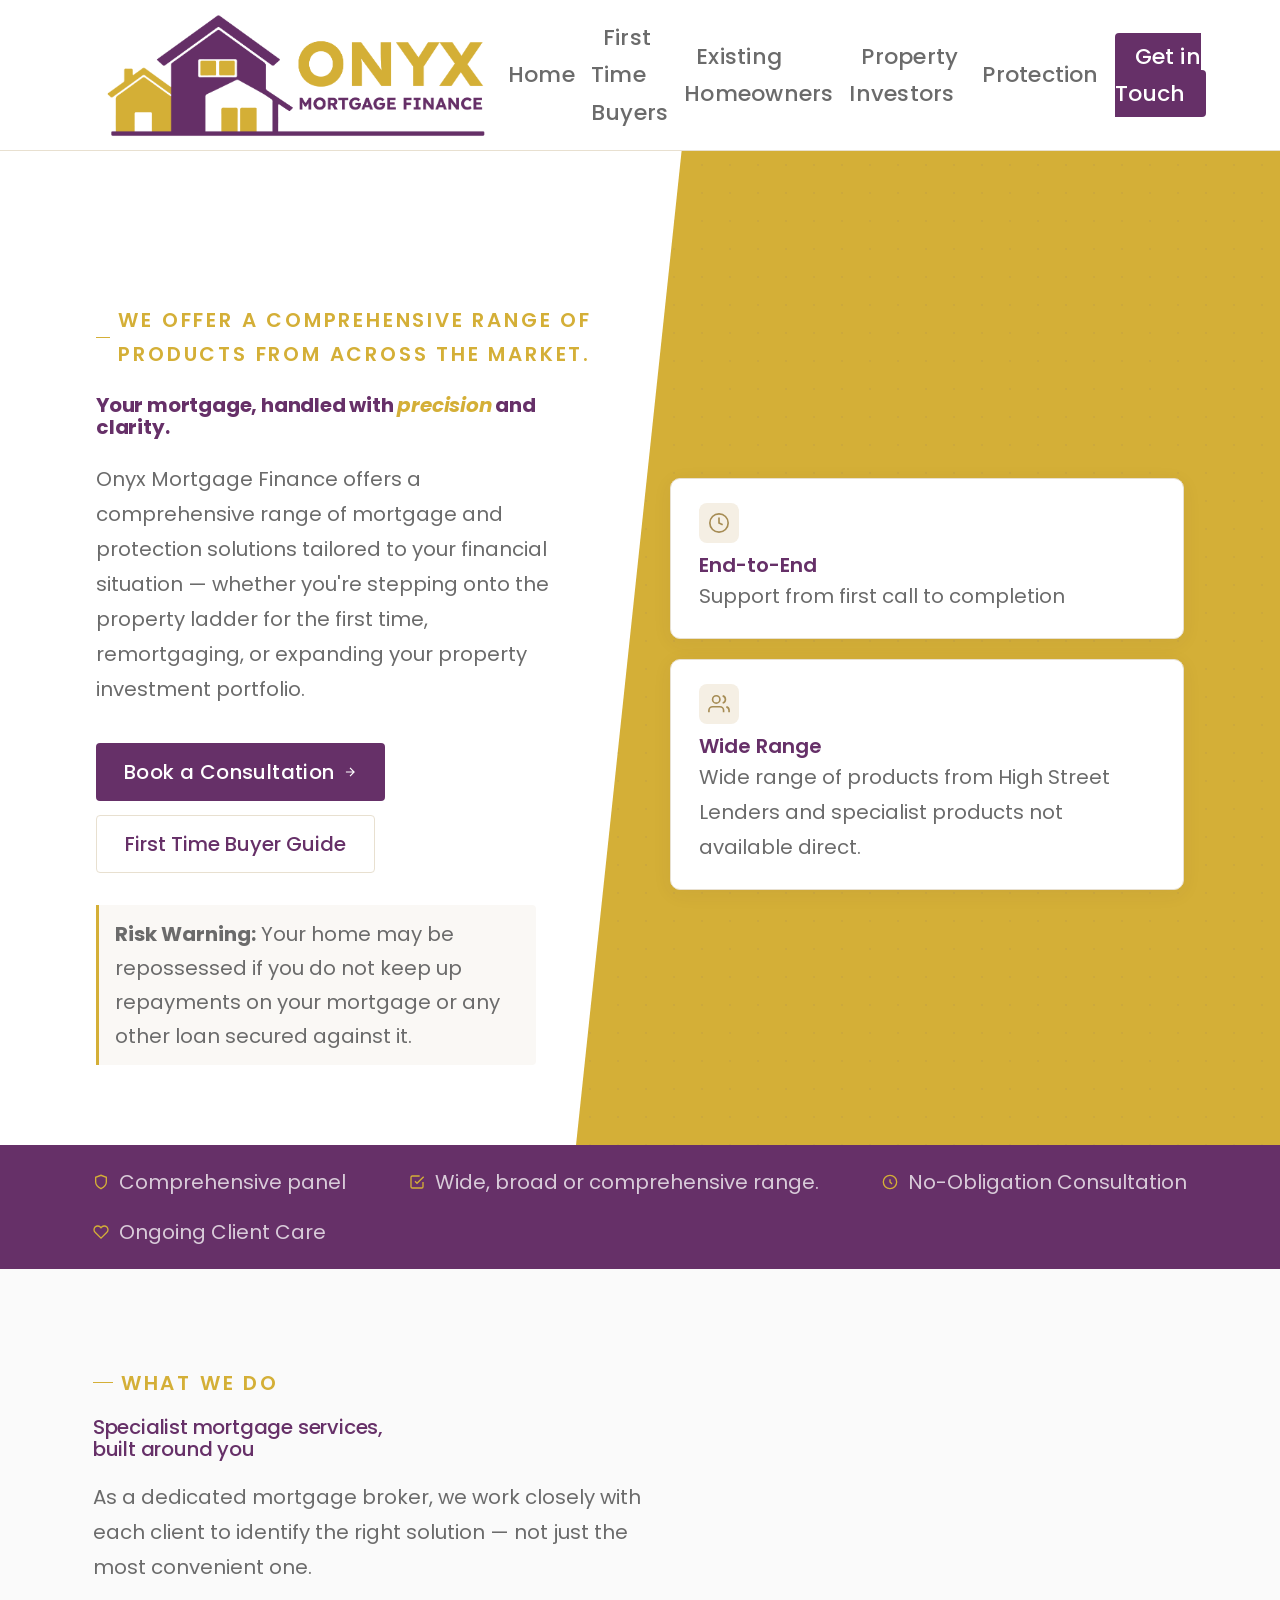
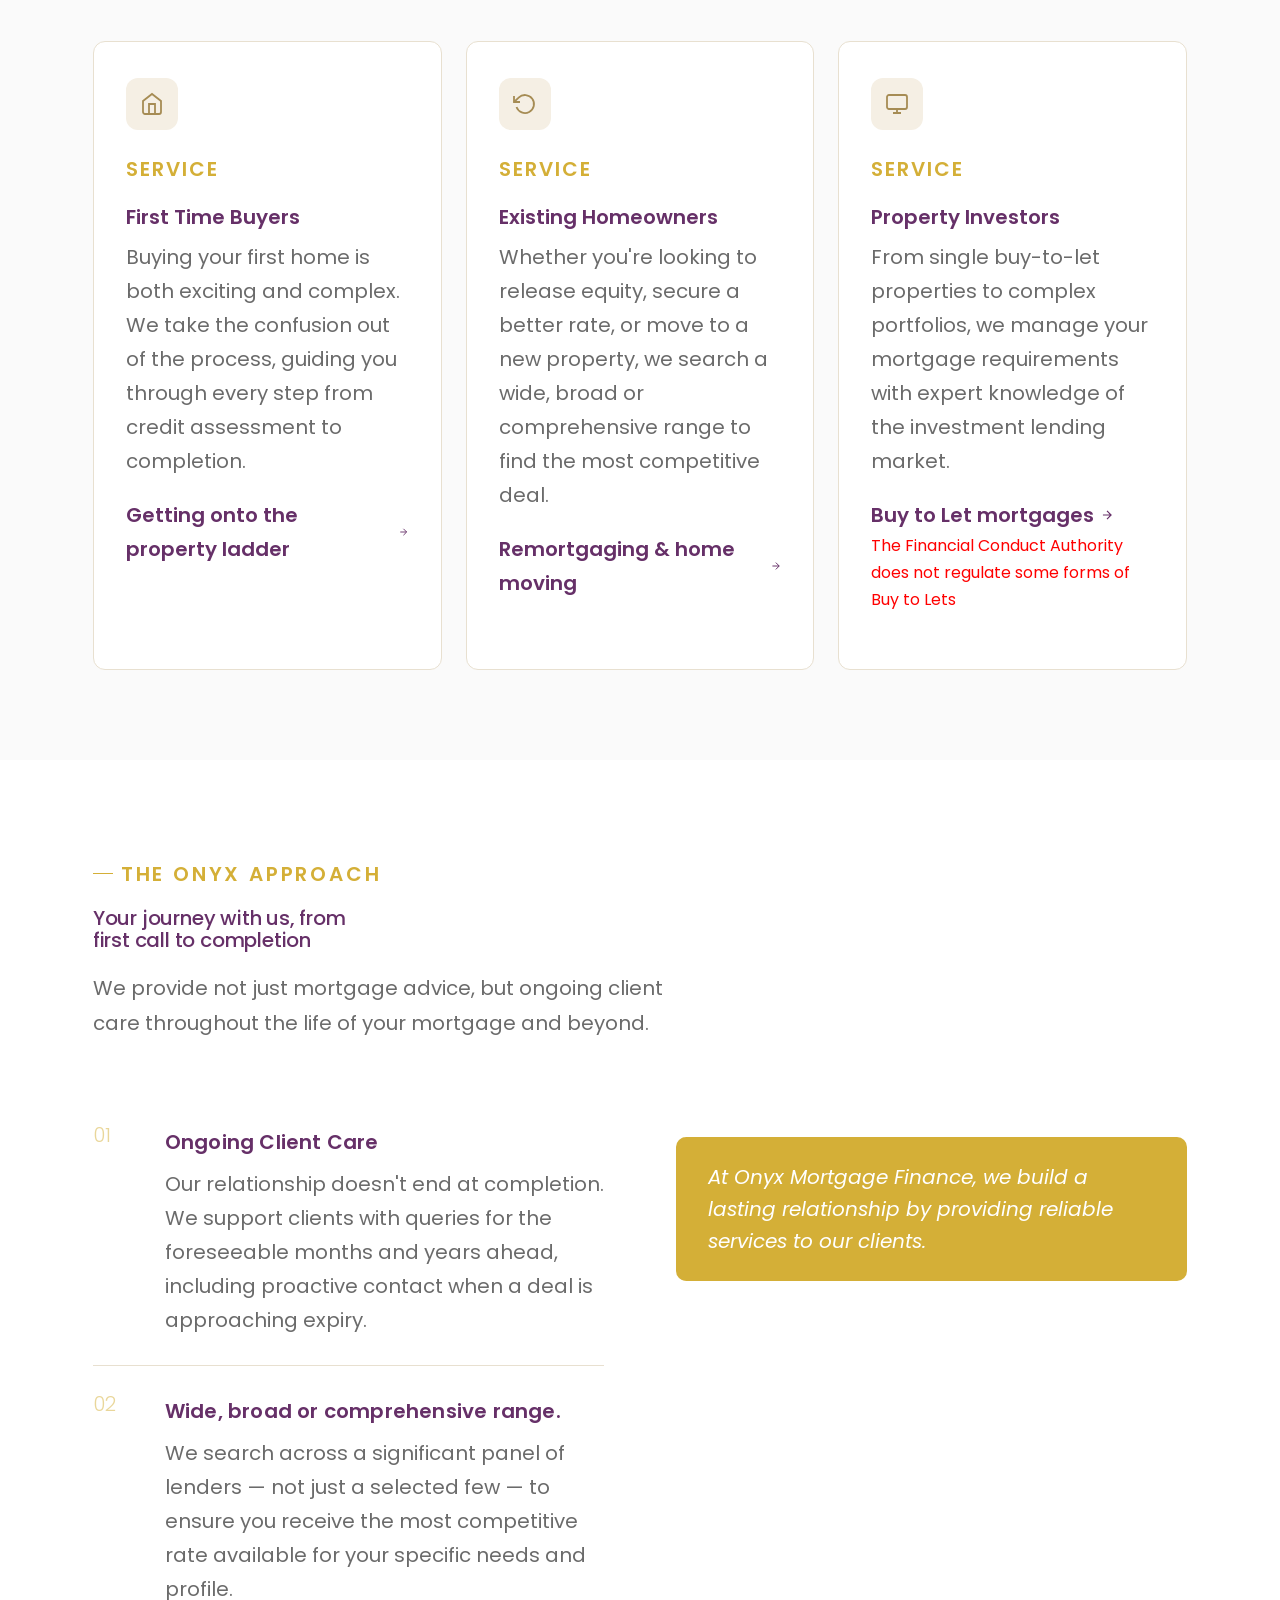
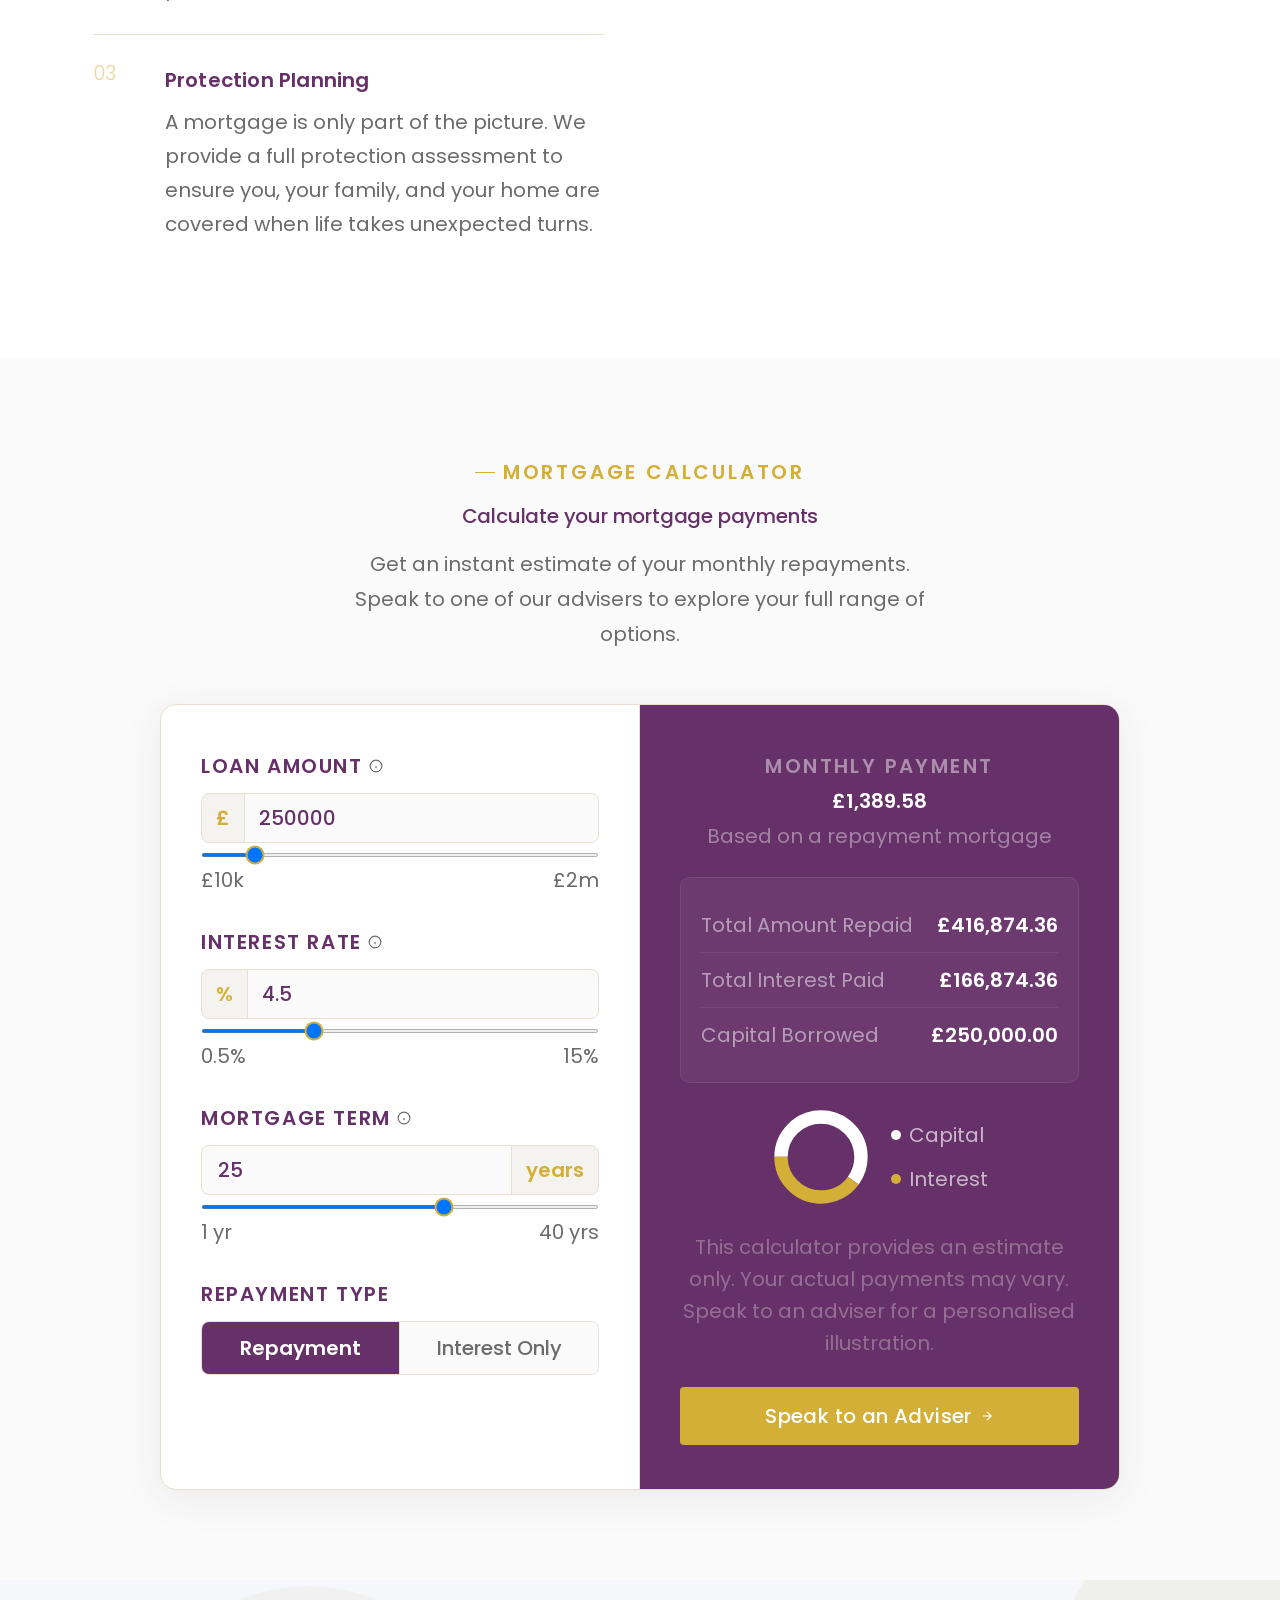
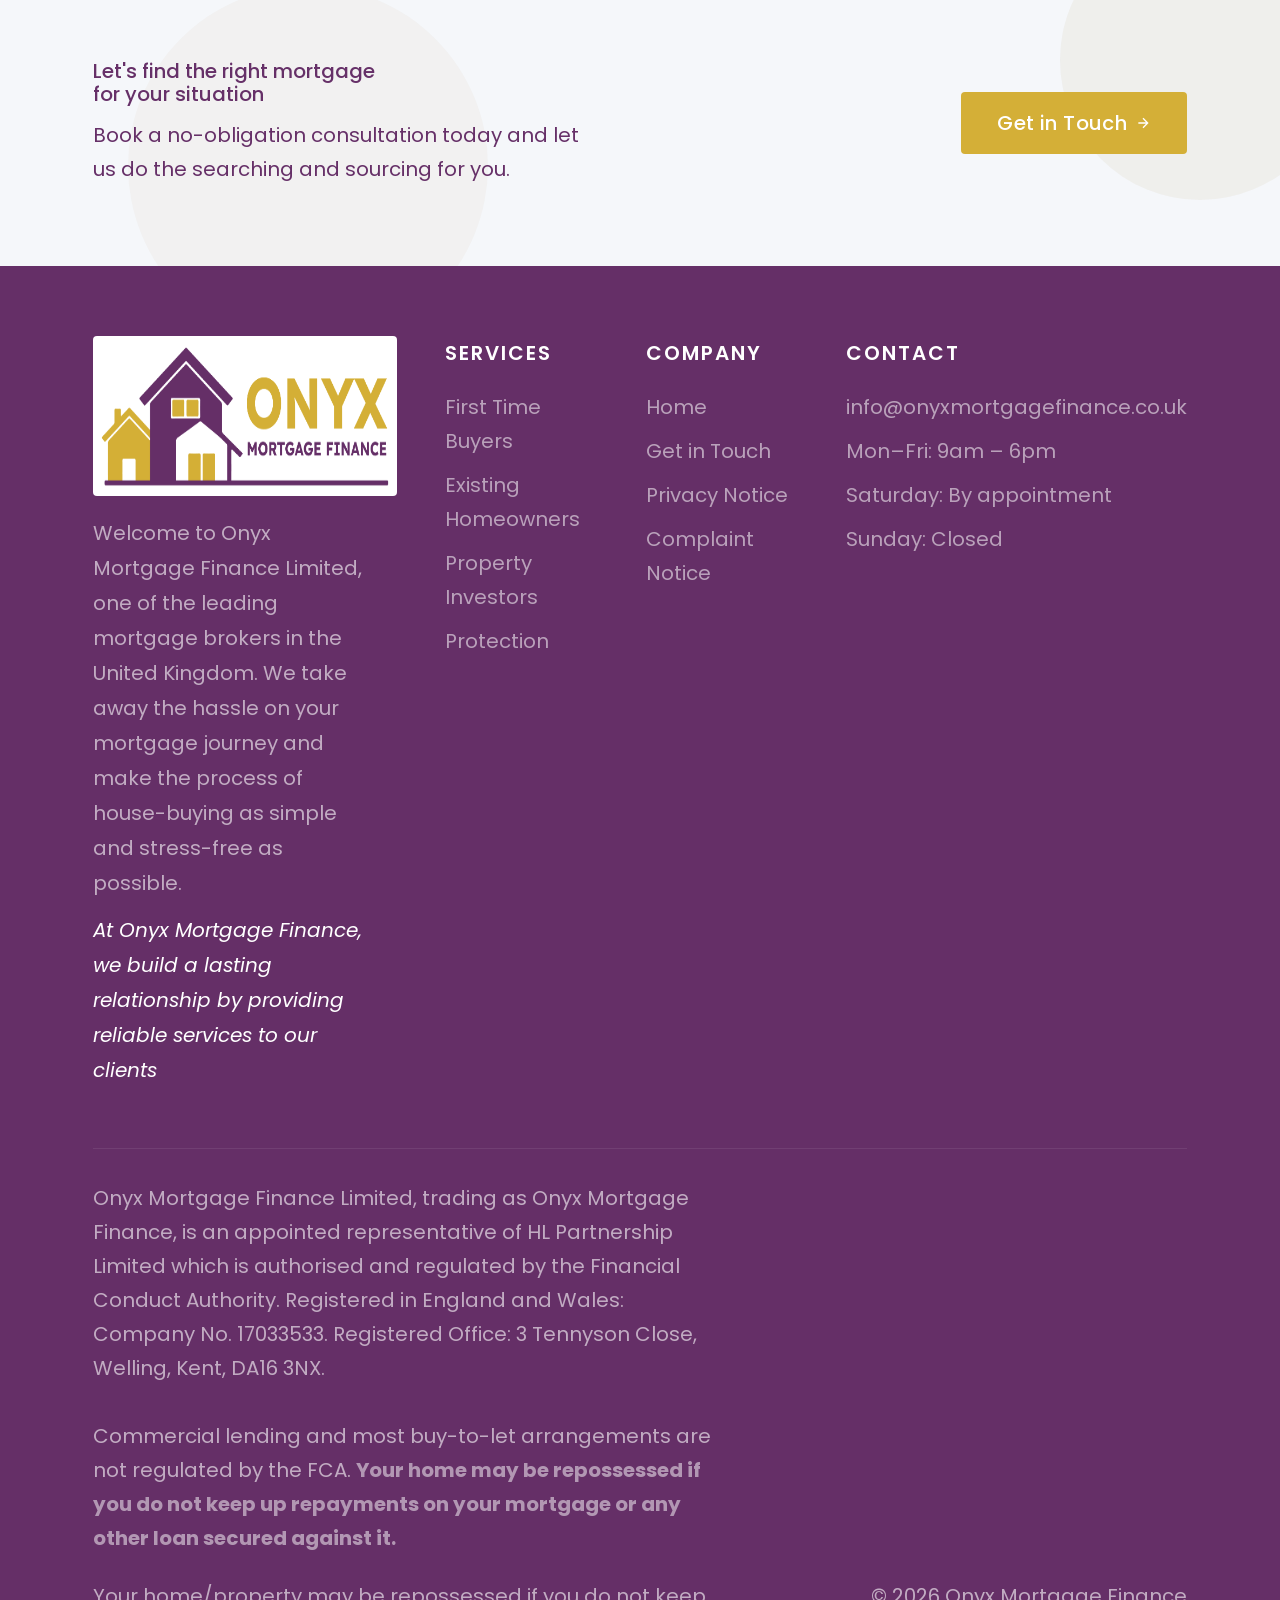
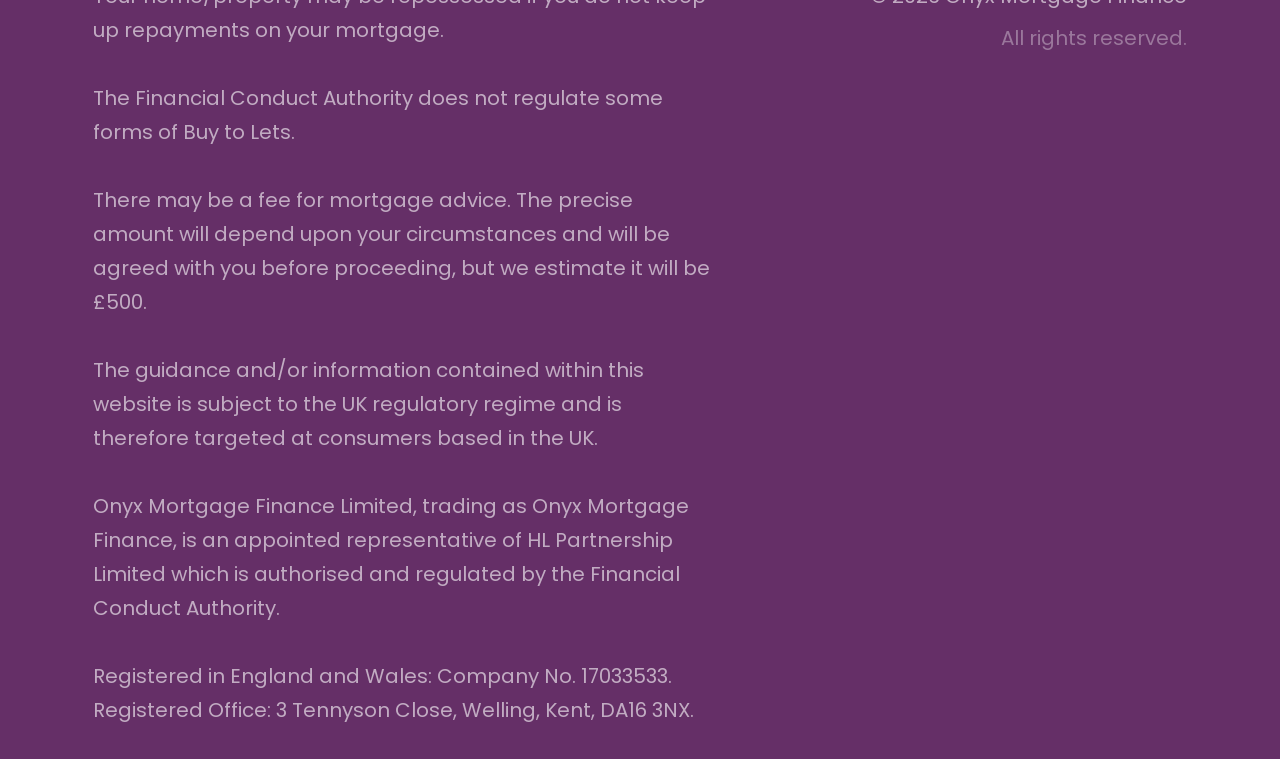
==== commit bad031bc: "message" ====
--- a/index.html
+++ b/index.html
@@ -337,6 +337,10 @@
                   <path d="M5 12h14M12 5l7 7-7 7"></path>
                 </svg>
               </div>
+              <p style="font-size: 16px !important; color: red">
+                The Financial Conduct Authority does not regulate some forms of
+                Buy to Lets
+              </p>
             </div>
           </div>
         </div>
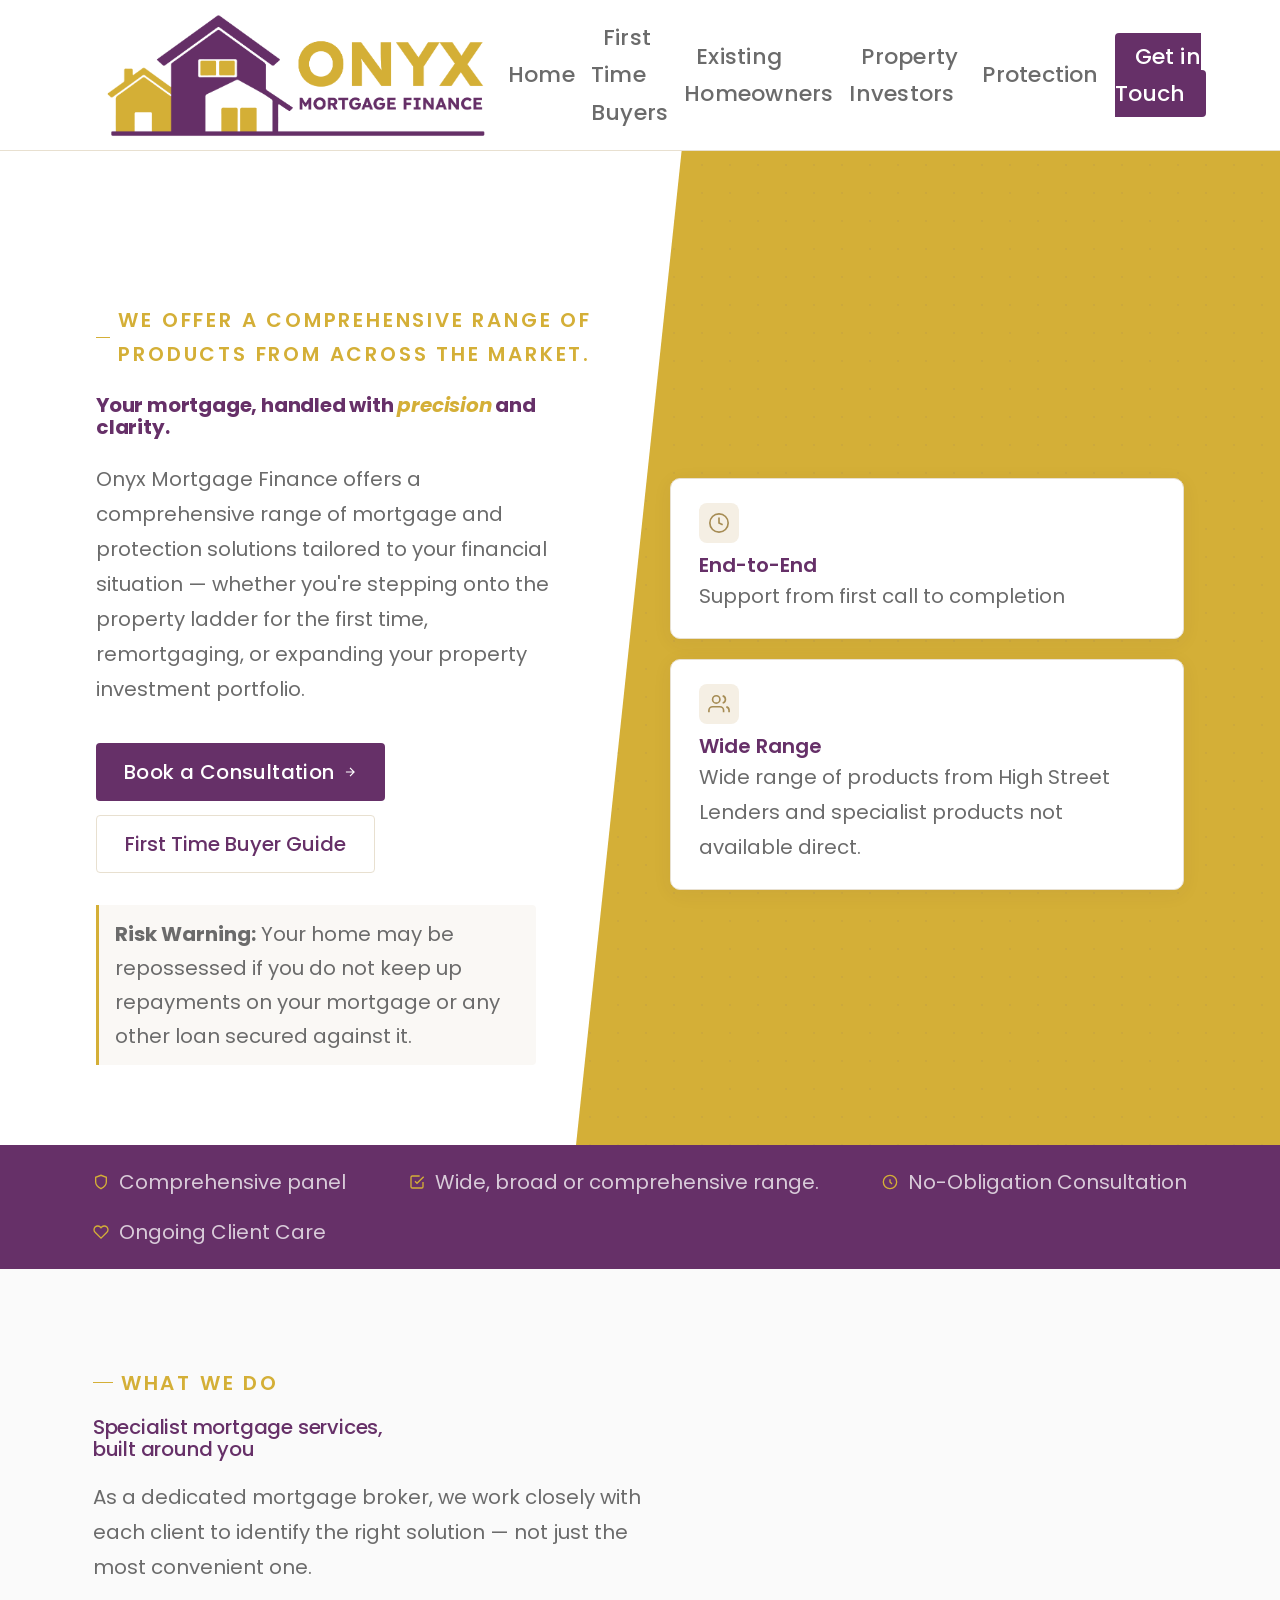
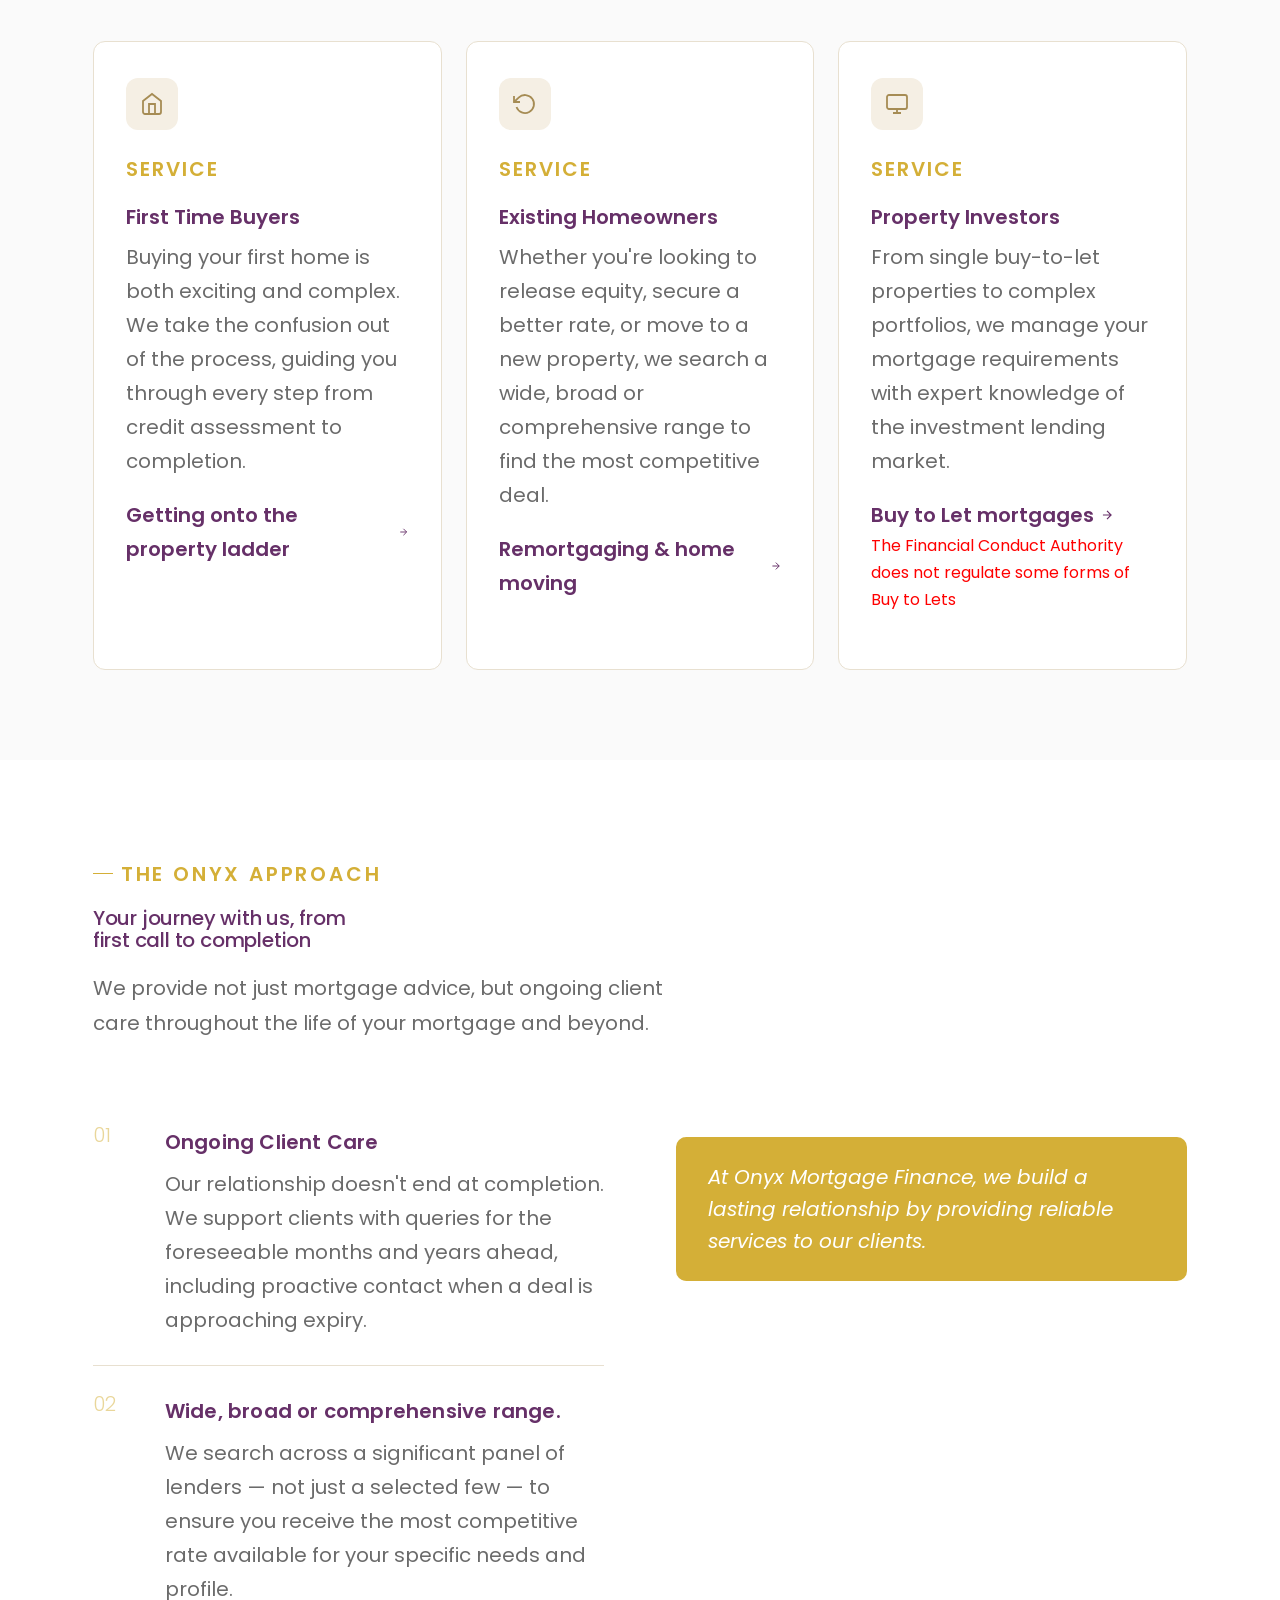
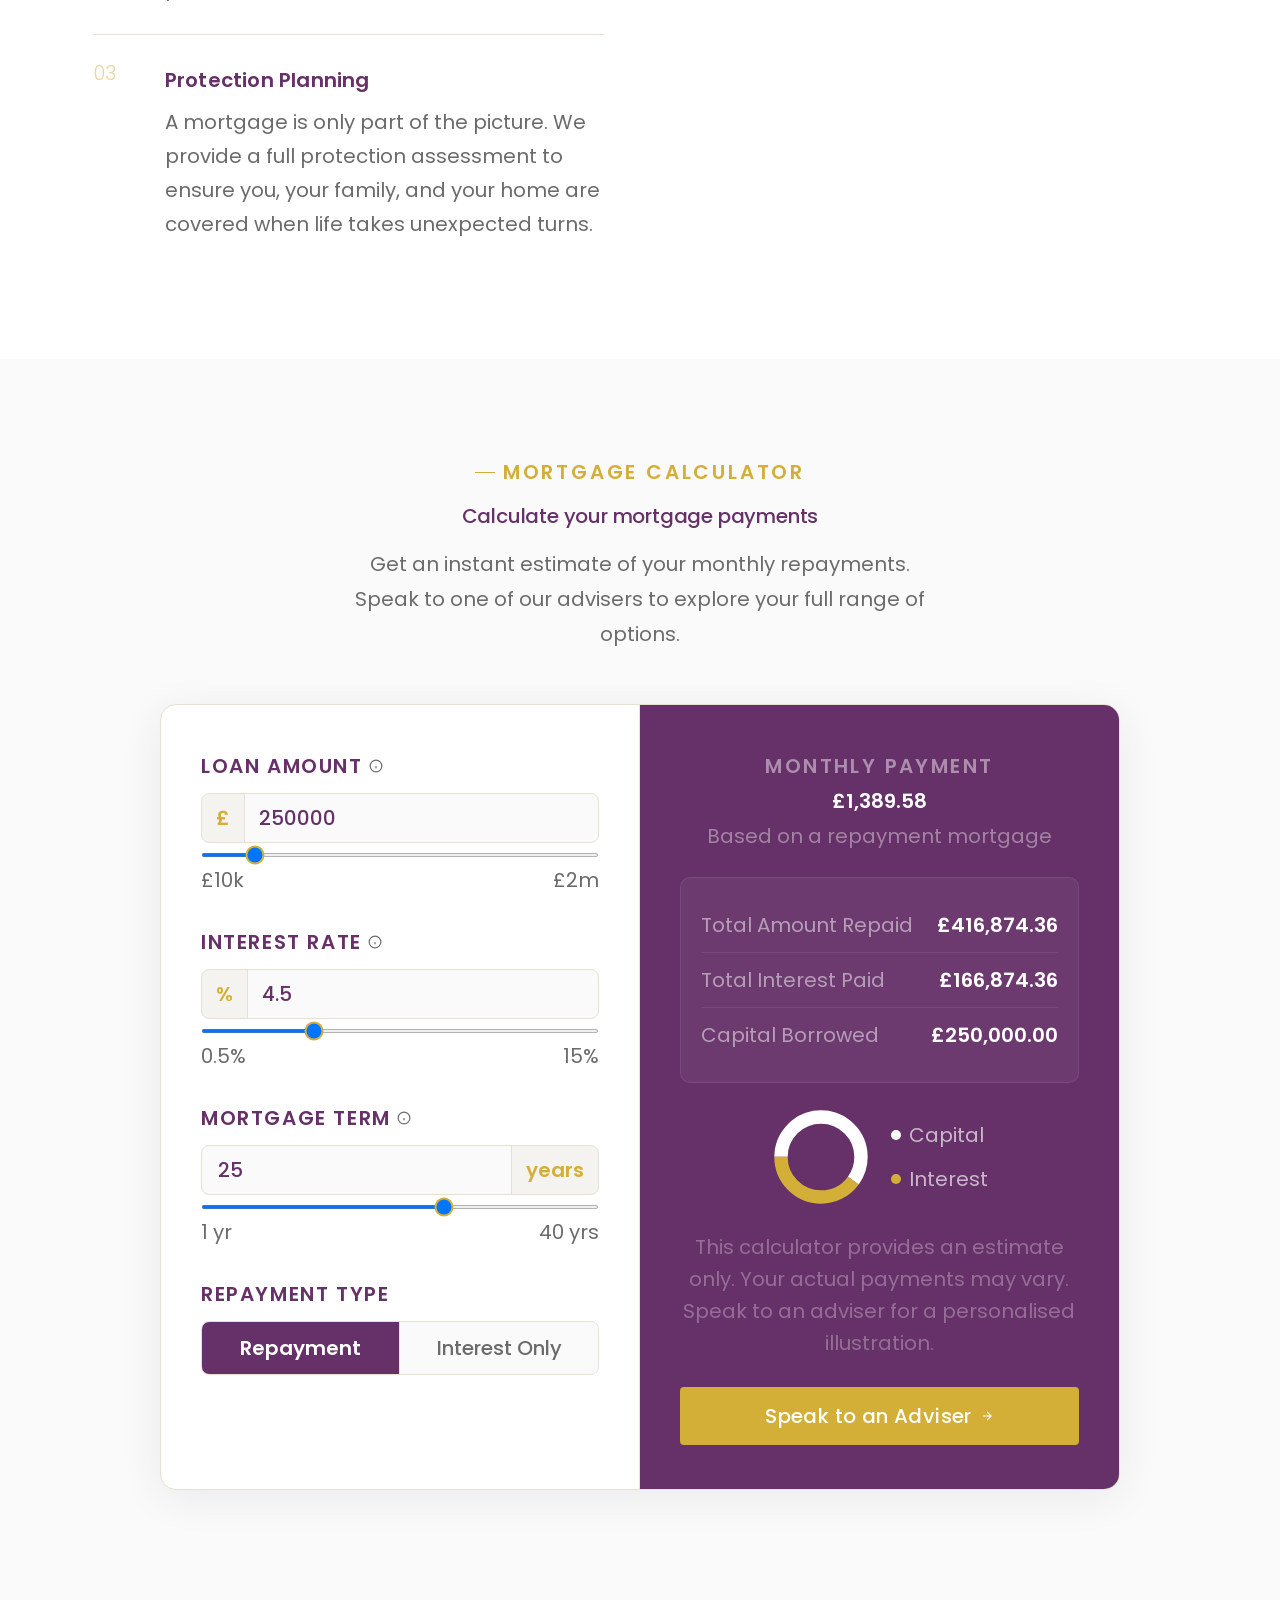
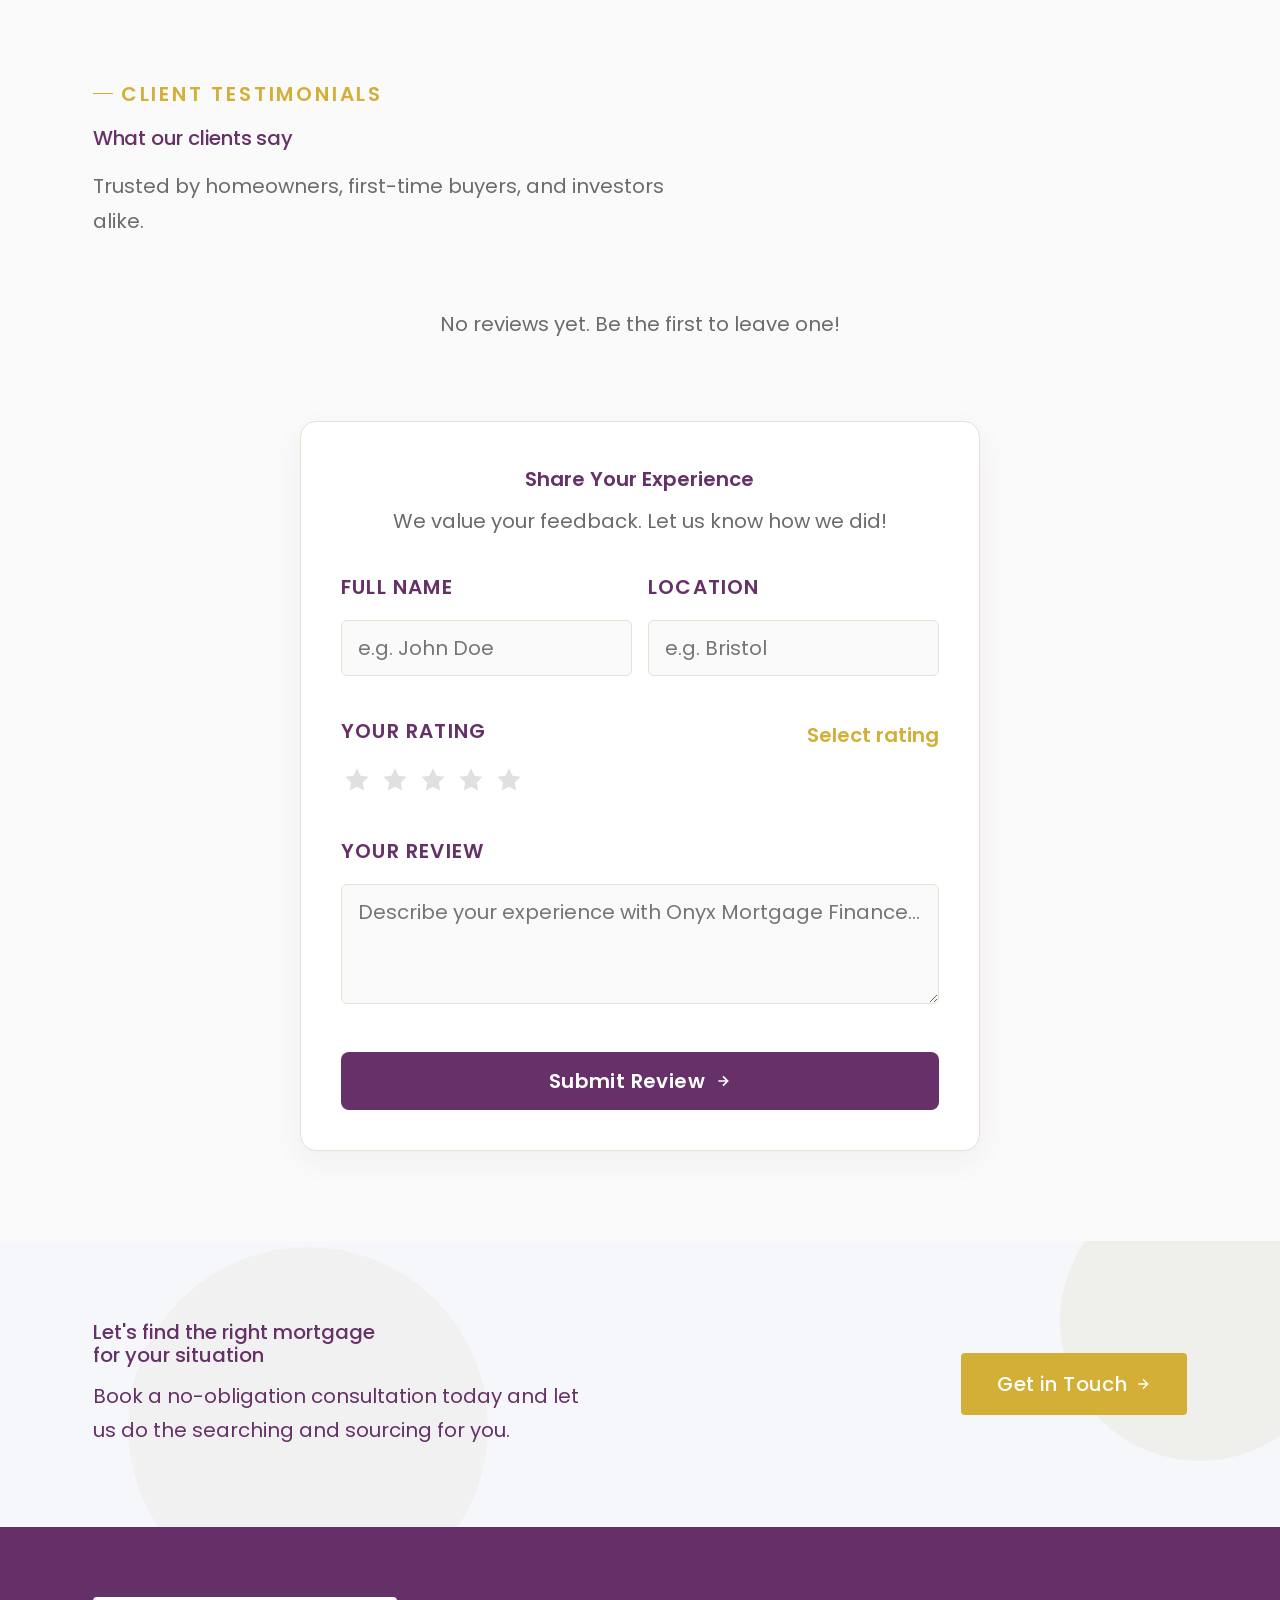
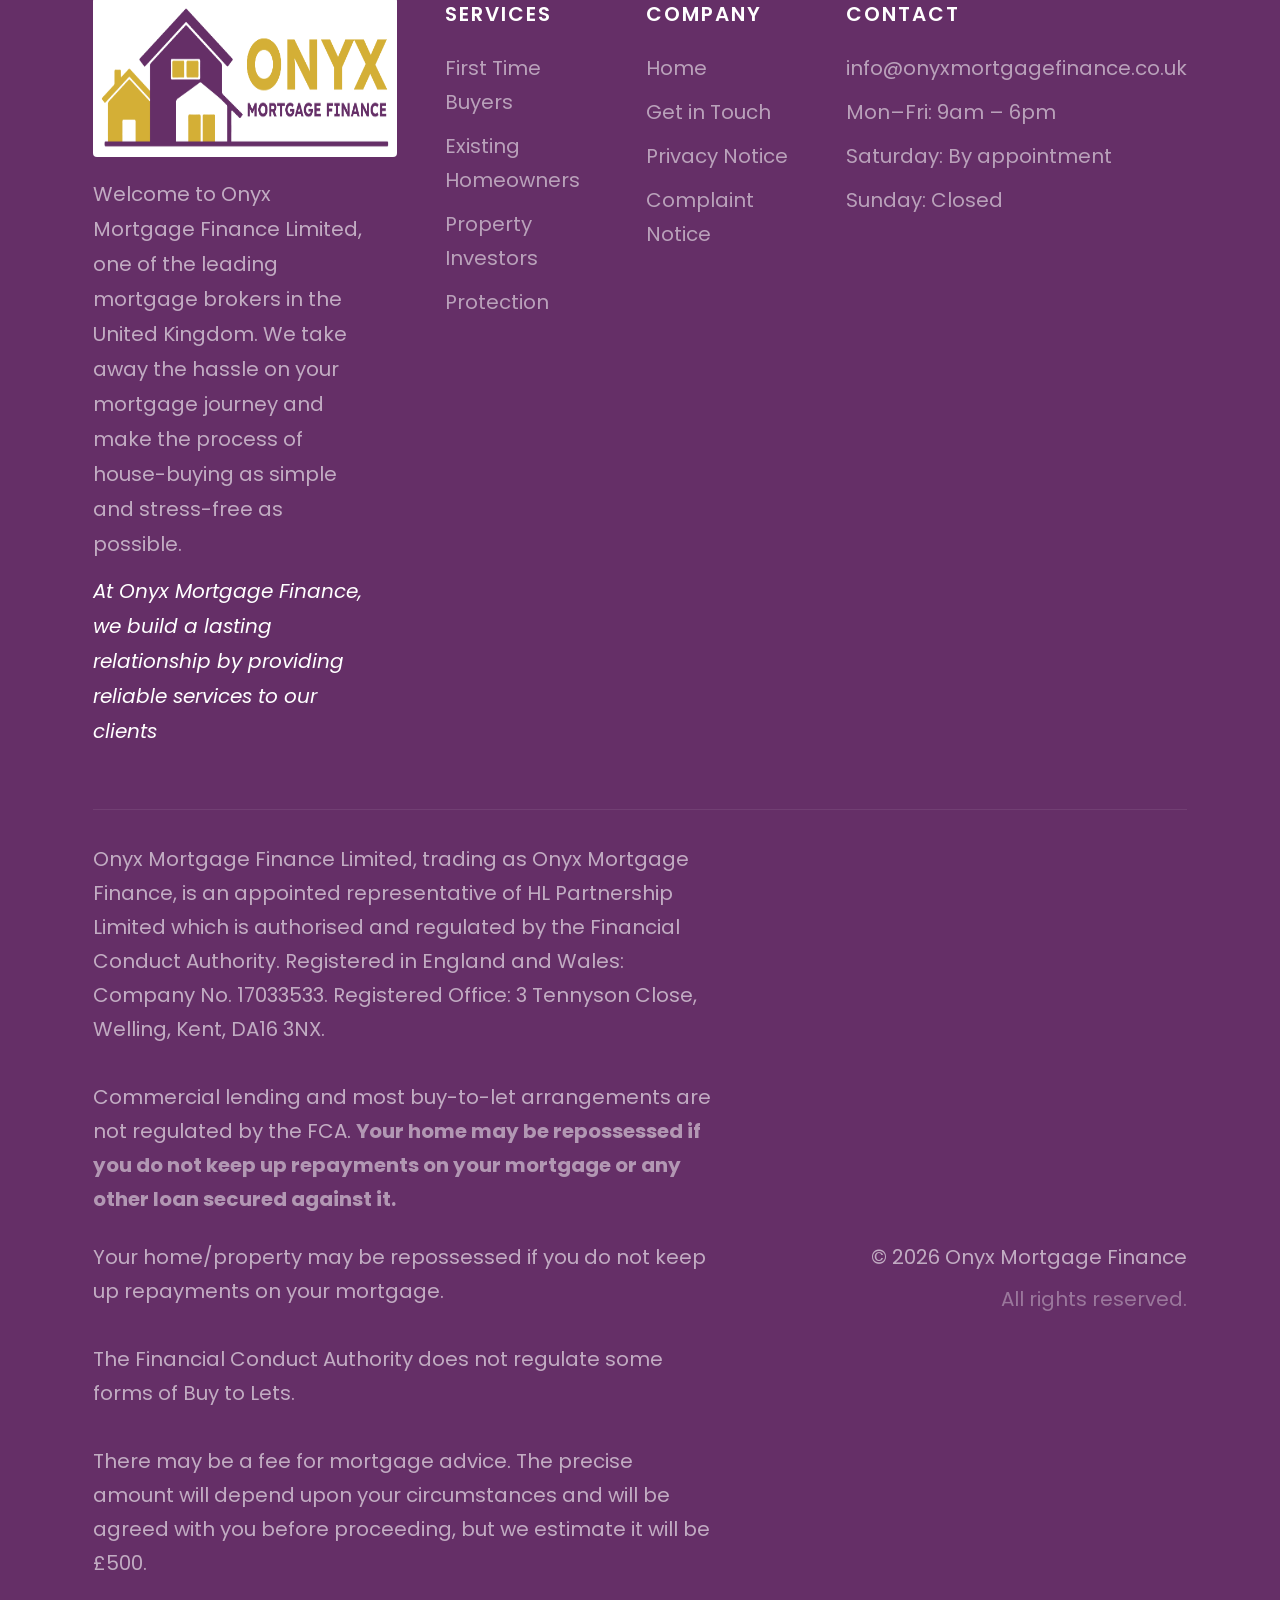
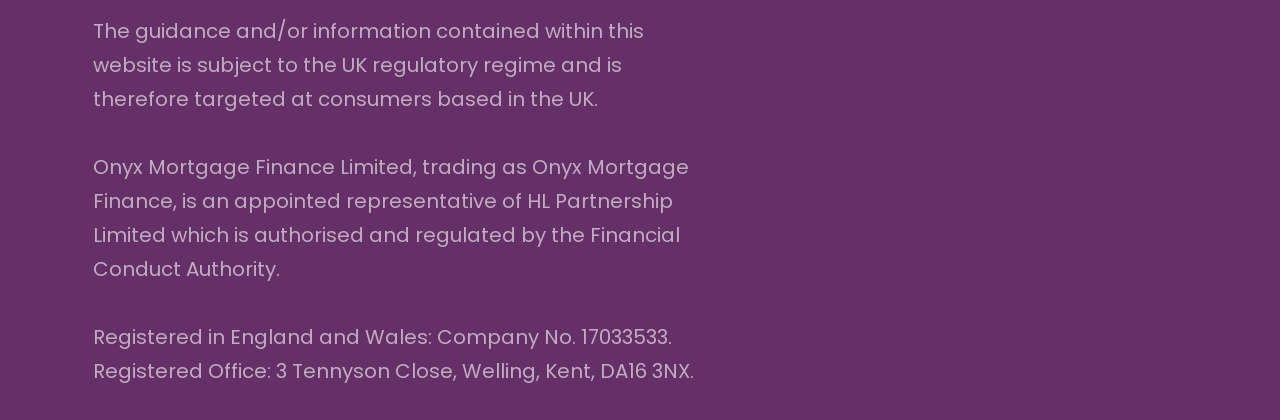
==== commit 53a9dcc5: "feat: implement client-side review system with star rating functionality, persistent storage, and se" ====
--- a/index.html
+++ b/index.html
@@ -691,9 +691,10 @@
           <!-- end wrapper -->
         </div>
       </section>
+
       <!-- END CALCULATOR SECTION -->
       <!-- TESTIMONIALS -->
-      <!-- <section class="section testimonials-section">
+      <section class="section testimonials-section">
         <div class="section-inner">
           <div class="section-label anim">Client Testimonials</div>
           <h2 class="section-title anim" style="transition-delay: 0.1s">
@@ -702,236 +703,72 @@
           <p class="section-intro anim" style="transition-delay: 0.2s">
             Trusted by homeowners, first-time buyers, and investors alike.
           </p>
-          <div class="testimonials-grid">
-            <div class="testimonial-card anim">
-              <div class="stars">
-                <svg
-                  fill="currentColor"
-                  height="14"
-                  viewbox="0 0 24 24"
-                  width="14"
-                >
-                  <polygon
-                    points="12 2 15.09 8.26 22 9.27 17 14.14 18.18 21.02 12 17.77 5.82 21.02 7 14.14 2 9.27 8.91 8.26 12 2"
-                  ></polygon>
-                </svg>
-                <svg
-                  fill="currentColor"
-                  height="14"
-                  viewbox="0 0 24 24"
-                  width="14"
-                >
-                  <polygon
-                    points="12 2 15.09 8.26 22 9.27 17 14.14 18.18 21.02 12 17.77 5.82 21.02 7 14.14 2 9.27 8.91 8.26 12 2"
-                  ></polygon>
-                </svg>
-                <svg
-                  fill="currentColor"
-                  height="14"
-                  viewbox="0 0 24 24"
-                  width="14"
-                >
-                  <polygon
-                    points="12 2 15.09 8.26 22 9.27 17 14.14 18.18 21.02 12 17.77 5.82 21.02 7 14.14 2 9.27 8.91 8.26 12 2"
-                  ></polygon>
-                </svg>
-                <svg
-                  fill="currentColor"
-                  height="14"
-                  viewbox="0 0 24 24"
-                  width="14"
-                >
-                  <polygon
-                    points="12 2 15.09 8.26 22 9.27 17 14.14 18.18 21.02 12 17.77 5.82 21.02 7 14.14 2 9.27 8.91 8.26 12 2"
-                  ></polygon>
-                </svg>
-                <svg
-                  fill="currentColor"
-                  height="14"
-                  viewbox="0 0 24 24"
-                  width="14"
-                >
-                  <polygon
-                    points="12 2 15.09 8.26 22 9.27 17 14.14 18.18 21.02 12 17.77 5.82 21.02 7 14.14 2 9.27 8.91 8.26 12 2"
-                  ></polygon>
-                </svg>
-              </div>
-              <blockquote>
-                "Onyx Mortgage Finance found us some excellent deals, saving us
-                over £200 a month without affecting our term. The advice was
-                clear, and the process was effortless. We couldn't recommend
-                them more highly."
-              </blockquote>
-              <div class="testimonial-author">
-                <div class="author-avatar">L</div>
-                <div class="author-info">
-                  <span>Lee</span>
-                  <span>Bristol</span>
-                </div>
-              </div>
-            </div>
-            <div class="testimonial-card anim" style="transition-delay: 0.1s">
-              <div class="stars">
-                <svg
-                  fill="currentColor"
-                  height="14"
-                  viewbox="0 0 24 24"
-                  width="14"
-                >
-                  <polygon
-                    points="12 2 15.09 8.26 22 9.27 17 14.14 18.18 21.02 12 17.77 5.82 21.02 7 14.14 2 9.27 8.91 8.26 12 2"
-                  ></polygon>
-                </svg>
-                <svg
-                  fill="currentColor"
-                  height="14"
-                  viewbox="0 0 24 24"
-                  width="14"
-                >
-                  <polygon
-                    points="12 2 15.09 8.26 22 9.27 17 14.14 18.18 21.02 12 17.77 5.82 21.02 7 14.14 2 9.27 8.91 8.26 12 2"
-                  ></polygon>
-                </svg>
-                <svg
-                  fill="currentColor"
-                  height="14"
-                  viewbox="0 0 24 24"
-                  width="14"
-                >
-                  <polygon
-                    points="12 2 15.09 8.26 22 9.27 17 14.14 18.18 21.02 12 17.77 5.82 21.02 7 14.14 2 9.27 8.91 8.26 12 2"
-                  ></polygon>
-                </svg>
-                <svg
-                  fill="currentColor"
-                  height="14"
-                  viewbox="0 0 24 24"
-                  width="14"
-                >
-                  <polygon
-                    points="12 2 15.09 8.26 22 9.27 17 14.14 18.18 21.02 12 17.77 5.82 21.02 7 14.14 2 9.27 8.91 8.26 12 2"
-                  ></polygon>
-                </svg>
-                <svg
-                  fill="currentColor"
-                  height="14"
-                  viewbox="0 0 24 24"
-                  width="14"
-                >
-                  <polygon
-                    points="12 2 15.09 8.26 22 9.27 17 14.14 18.18 21.02 12 17.77 5.82 21.02 7 14.14 2 9.27 8.91 8.26 12 2"
-                  ></polygon>
-                </svg>
-              </div>
-              <blockquote>
-                "A huge thank you for all the help, time and support over the
-                past year — from selling my old place to finding a mortgage well
-                within budget. The whole process was made so much easier. I'll
-                be back when my deal expires."
-              </blockquote>
-              <div class="testimonial-author">
-                <div class="author-avatar">K</div>
-                <div class="author-info">
-                  <span>Katie</span>
-                  <span>Yate</span>
-                </div>
-              </div>
-            </div>
-            <div class="testimonial-card anim" style="transition-delay: 0.2s">
-              <div class="stars">
-                <svg
-                  fill="currentColor"
-                  height="14"
-                  viewbox="0 0 24 24"
-                  width="14"
-                >
-                  <polygon
-                    points="12 2 15.09 8.26 22 9.27 17 14.14 18.18 21.02 12 17.77 5.82 21.02 7 14.14 2 9.27 8.91 8.26 12 2"
-                  ></polygon>
-                </svg>
-                <svg
-                  fill="currentColor"
-                  height="14"
-                  viewbox="0 0 24 24"
-                  width="14"
-                >
-                  <polygon
-                    points="12 2 15.09 8.26 22 9.27 17 14.14 18.18 21.02 12 17.77 5.82 21.02 7 14.14 2 9.27 8.91 8.26 12 2"
-                  ></polygon>
-                </svg>
-                <svg
-                  fill="currentColor"
-                  height="14"
-                  viewbox="0 0 24 24"
-                  width="14"
-                >
-                  <polygon
-                    points="12 2 15.09 8.26 22 9.27 17 14.14 18.18 21.02 12 17.77 5.82 21.02 7 14.14 2 9.27 8.91 8.26 12 2"
-                  ></polygon>
-                </svg>
-                <svg
-                  fill="currentColor"
-                  height="14"
-                  viewbox="0 0 24 24"
-                  width="14"
-                >
-                  <polygon
-                    points="12 2 15.09 8.26 22 9.27 17 14.14 18.18 21.02 12 17.77 5.82 21.02 7 14.14 2 9.27 8.91 8.26 12 2"
-                  ></polygon>
-                </svg>
-                <svg
-                  fill="currentColor"
-                  height="14"
-                  viewbox="0 0 24 24"
-                  width="14"
-                >
-                  <polygon
-                    points="12 2 15.09 8.26 22 9.27 17 14.14 18.18 21.02 12 17.77 5.82 21.02 7 14.14 2 9.27 8.91 8.26 12 2"
-                  ></polygon>
-                </svg>
-              </div>
-              <blockquote>
-                "We always felt supported and in safe hands, with every question
-                — no matter how small — answered promptly and clearly. We would
-                strongly recommend Onyx Mortgage Finance to anyone seeking a
-                broker they can trust."
-              </blockquote>
-              <div class="testimonial-author">
-                <div class="author-avatar">E</div>
-                <div class="author-info">
-                  <span>Emma &amp; Dan</span>
-                  <span>Monmouth</span>
-                </div>
-              </div>
-            </div>
+
+          <!-- Reviews Grid (loaded dynamically) -->
+          <div class="testimonials-grid" id="reviews-container">
+            <div style="grid-column: 1 / -1; text-align: center; padding: 40px; color: var(--text-light);">
+              Loading testimonials...
+            </div>
+          </div>
+
+          <!-- Review Submission Form Card -->
+          <div class="review-form-container anim" style="transition-delay: 0.3s">
+            <div class="review-form-header">
+              <h3>Share Your Experience</h3>
+              <p>We value your feedback. Let us know how we did!</p>
+            </div>
+            
+            <form id="review-submission-form" class="review-form" onsubmit="event.preventDefault();">
+              <div class="form-row">
+                <div class="form-group">
+                  <label for="review-name">Full Name</label>
+                  <input type="text" id="review-name" placeholder="e.g. John Doe" required />
+                </div>
+                <div class="form-group">
+                  <label for="review-location">Location</label>
+                  <input type="text" id="review-location" placeholder="e.g. Bristol" required />
+                </div>
+              </div>
+              
+              <div class="form-group">
+                <div class="rating-label-wrapper">
+                  <label>Your Rating</label>
+                  <span class="rating-value-display" id="rating-value-display">Select rating</span>
+                </div>
+                <div class="rating-stars-input" id="rating-stars-input">
+                  <button type="button" class="star-input-btn" data-value="1" aria-label="1 star">
+                    <svg viewBox="0 0 24 24"><polygon points="12 2 15.09 8.26 22 9.27 17 14.14 18.18 21.02 12 17.77 5.82 21.02 7 14.14 2 9.27 8.91 8.26 12 2"></polygon></svg>
+                  </button>
+                  <button type="button" class="star-input-btn" data-value="2" aria-label="2 stars">
+                    <svg viewBox="0 0 24 24"><polygon points="12 2 15.09 8.26 22 9.27 17 14.14 18.18 21.02 12 17.77 5.82 21.02 7 14.14 2 9.27 8.91 8.26 12 2"></polygon></svg>
+                  </button>
+                  <button type="button" class="star-input-btn" data-value="3" aria-label="3 stars">
+                    <svg viewBox="0 0 24 24"><polygon points="12 2 15.09 8.26 22 9.27 17 14.14 18.18 21.02 12 17.77 5.82 21.02 7 14.14 2 9.27 8.91 8.26 12 2"></polygon></svg>
+                  </button>
+                  <button type="button" class="star-input-btn" data-value="4" aria-label="4 stars">
+                    <svg viewBox="0 0 24 24"><polygon points="12 2 15.09 8.26 22 9.27 17 14.14 18.18 21.02 12 17.77 5.82 21.02 7 14.14 2 9.27 8.91 8.26 12 2"></polygon></svg>
+                  </button>
+                  <button type="button" class="star-input-btn" data-value="5" aria-label="5 stars">
+                    <svg viewBox="0 0 24 24"><polygon points="12 2 15.09 8.26 22 9.27 17 14.14 18.18 21.02 12 17.77 5.82 21.02 7 14.14 2 9.27 8.91 8.26 12 2"></polygon></svg>
+                  </button>
+                </div>
+                <input type="hidden" id="review-rating-val" value="" required />
+              </div>
+              
+              <div class="form-group">
+                <label for="review-text">Your Review</label>
+                <textarea id="review-text" rows="4" placeholder="Describe your experience with Onyx Mortgage Finance..." required></textarea>
+              </div>
+              
+              <button type="submit" id="btn-submit-review" class="btn-submit-review">
+                Submit Review
+                <svg width="16" height="16" viewBox="0 0 24 24" fill="none" stroke="currentColor" stroke-width="2.5"><path d="M5 12h14M12 5l7 7-7 7"></path></svg>
+              </button>
+            </form>
           </div>
         </div>
-      </section> -->
-      <!-- PARTNERS SLIDER -->
-      <!-- <section class="partners-section">
-        <div class="partners-header anim">
-          <div class="section-label" style="justify-content: center">
-            Our Partners
-          </div>
-          <h2 class="section-title" style="font-size: 36px">
-            Lenders we work with
-          </h2>
-          <p
-            style="
-              color: var(--text-light);
-              max-width: 480px;
-              margin: 0 auto;
-              font-size: 15px;
-            "
-          >
-            Access to a wide panel of leading UK mortgage lenders, ensuring you
-            get the best deal for your needs.
-          </p>
-        </div>
-        <div class="partners-track-wrap">
-          <div class="partners-track" id="partners-track"></div>
-        </div>
-      </section> -->
+      </section>
+
       <!-- CTA STRIP -->
       <section class="cta-strip">
         <div class="cta-strip-inner">
--- a/styles.css
+++ b/styles.css
@@ -1097,6 +1097,255 @@
   color: var(--text-light);
 }
 
+/* REVIEW FORM CSS */
+.review-form-container {
+  max-width: 680px;
+  margin: 60px auto 0 auto;
+  background: var(--white);
+  border: 1px solid var(--border);
+  border-radius: 16px;
+  padding: 40px;
+  box-shadow: 0 10px 30px rgba(102, 48, 104, 0.05);
+}
+
+.review-form-header {
+  text-align: center;
+  margin-bottom: 32px;
+}
+
+.review-form-header h3 {
+  font-size: 26px;
+  font-weight: 600;
+  color: var(--dark);
+  margin-bottom: 8px;
+}
+
+.review-form-header p {
+  color: var(--text-light);
+  font-size: 15px;
+}
+
+.review-form {
+  display: flex;
+  flex-direction: column;
+  gap: 20px;
+}
+
+.form-row {
+  display: grid;
+  grid-template-columns: 1fr 1fr;
+  gap: 20px;
+}
+
+@media (max-width: 768px) {
+  .form-row {
+    grid-template-columns: 1fr;
+    gap: 16px;
+  }
+}
+
+.form-group {
+  display: flex;
+  flex-direction: column;
+  gap: 8px;
+}
+
+.form-group label {
+  font-size: 14px;
+  font-weight: 600;
+  color: var(--dark);
+}
+
+.form-group input,
+.form-group textarea {
+  font-family: 'Poppins', sans-serif;
+  font-size: 15px;
+  padding: 12px 16px;
+  border: 1px solid var(--border);
+  border-radius: 8px;
+  background: var(--off-white);
+  color: var(--text);
+  outline: none;
+  transition: all 0.3s;
+}
+
+.form-group input:focus,
+.form-group textarea:focus {
+  border-color: var(--gold);
+  background: var(--white);
+  box-shadow: 0 0 0 4px rgba(212, 175, 55, 0.12);
+}
+
+/* Rating Widget */
+.rating-label-wrapper {
+  display: flex;
+  align-items: center;
+  justify-content: space-between;
+}
+
+.rating-value-display {
+  font-size: 14px;
+  font-weight: 600;
+  color: var(--gold);
+}
+
+.rating-stars-input {
+  display: flex;
+  gap: 6px;
+  align-items: center;
+}
+
+.star-input-btn {
+  background: none;
+  border: none;
+  cursor: pointer;
+  padding: 2px;
+  color: #e0e0e0;
+  transition: transform 0.2s, color 0.2s;
+  display: flex;
+  align-items: center;
+  justify-content: center;
+}
+
+.star-input-btn:hover {
+  transform: scale(1.2);
+}
+
+.star-input-btn.hovered,
+.star-input-btn.selected {
+  color: var(--gold);
+}
+
+.star-input-btn svg {
+  fill: currentColor;
+  width: 28px;
+  height: 28px;
+  transition: fill 0.2s;
+}
+
+/* Form Action Button */
+.btn-submit-review {
+  background: var(--dark);
+  color: var(--white);
+  border: none;
+  padding: 14px 28px;
+  font-family: 'Poppins', sans-serif;
+  font-size: 16px;
+  font-weight: 600;
+  letter-spacing: 0.02em;
+  cursor: pointer;
+  border-radius: 8px;
+  transition: all 0.3s;
+  display: inline-flex;
+  align-items: center;
+  justify-content: center;
+  gap: 10px;
+  margin-top: 10px;
+}
+
+.btn-submit-review:hover {
+  background: var(--gold);
+  transform: translateY(-2px);
+  box-shadow: 0 6px 20px rgba(212, 175, 55, 0.25);
+}
+
+.btn-submit-review:active {
+  transform: translateY(0);
+}
+
+.btn-submit-review:disabled {
+  background: #a88fa8;
+  cursor: not-allowed;
+  transform: none;
+  box-shadow: none;
+}
+
+/* Success State Styles */
+.form-success-message {
+  text-align: center;
+  padding: 20px;
+  animation: scaleIn 0.4s cubic-bezier(0.34, 1.56, 0.64, 1) forwards;
+}
+
+.success-icon-wrap {
+  width: 72px;
+  height: 72px;
+  background: rgba(212, 175, 55, 0.1);
+  border-radius: 50%;
+  display: flex;
+  align-items: center;
+  justify-content: center;
+  margin: 0 auto 20px auto;
+  color: var(--gold);
+}
+
+.success-icon-wrap svg {
+  width: 36px;
+  height: 36px;
+  fill: none;
+  stroke: currentColor;
+  stroke-width: 3;
+}
+
+.form-success-message h4 {
+  font-size: 22px;
+  color: var(--dark);
+  margin-bottom: 10px;
+}
+
+.form-success-message p {
+  color: var(--text-light);
+  font-size: 15px;
+  line-height: 1.6;
+  margin-bottom: 24px;
+}
+
+.btn-reset-form {
+  background: transparent;
+  color: var(--dark);
+  border: 1px solid var(--border);
+  padding: 10px 20px;
+  border-radius: 6px;
+  font-weight: 500;
+  cursor: pointer;
+  font-family: 'Poppins', sans-serif;
+  transition: all 0.2s;
+}
+
+.btn-reset-form:hover {
+  border-color: var(--dark);
+  background: var(--gold-pale);
+}
+
+/* New card animation */
+@keyframes scaleIn {
+  0% {
+    opacity: 0;
+    transform: scale(0.9);
+  }
+  100% {
+    opacity: 1;
+    transform: scale(1);
+  }
+}
+
+.testimonial-card.newly-added {
+  animation: slideUpFade 0.6s cubic-bezier(0.16, 1, 0.3, 1) forwards;
+  border-color: var(--gold);
+  box-shadow: 0 4px 20px rgba(212, 175, 55, 0.15);
+}
+
+@keyframes slideUpFade {
+  0% {
+    opacity: 0;
+    transform: translateY(30px);
+  }
+  100% {
+    opacity: 1;
+    transform: translateY(0);
+  }
+}
+
 /* PARTNERS SLIDER */
 .partners-section {
   background: white;
@@ -1864,6 +2113,15 @@
 }
 
 @media (max-width: 768px) {
+  .nav-logo-mark {
+    width: 120px;
+  }
+
+  .footer-logo-mark {
+    width: 200px;
+    height: auto;
+  }
+
   .nav-links {
     display: none;
   }
@@ -1875,7 +2133,7 @@
   }
   .hero-stats {
     display: grid;
-    grid-template-columns: 1fr 1fr;
+    grid-template-columns: 1fr;
   }
   .hero-bg-pattern,
   .hero-bg-dots {
